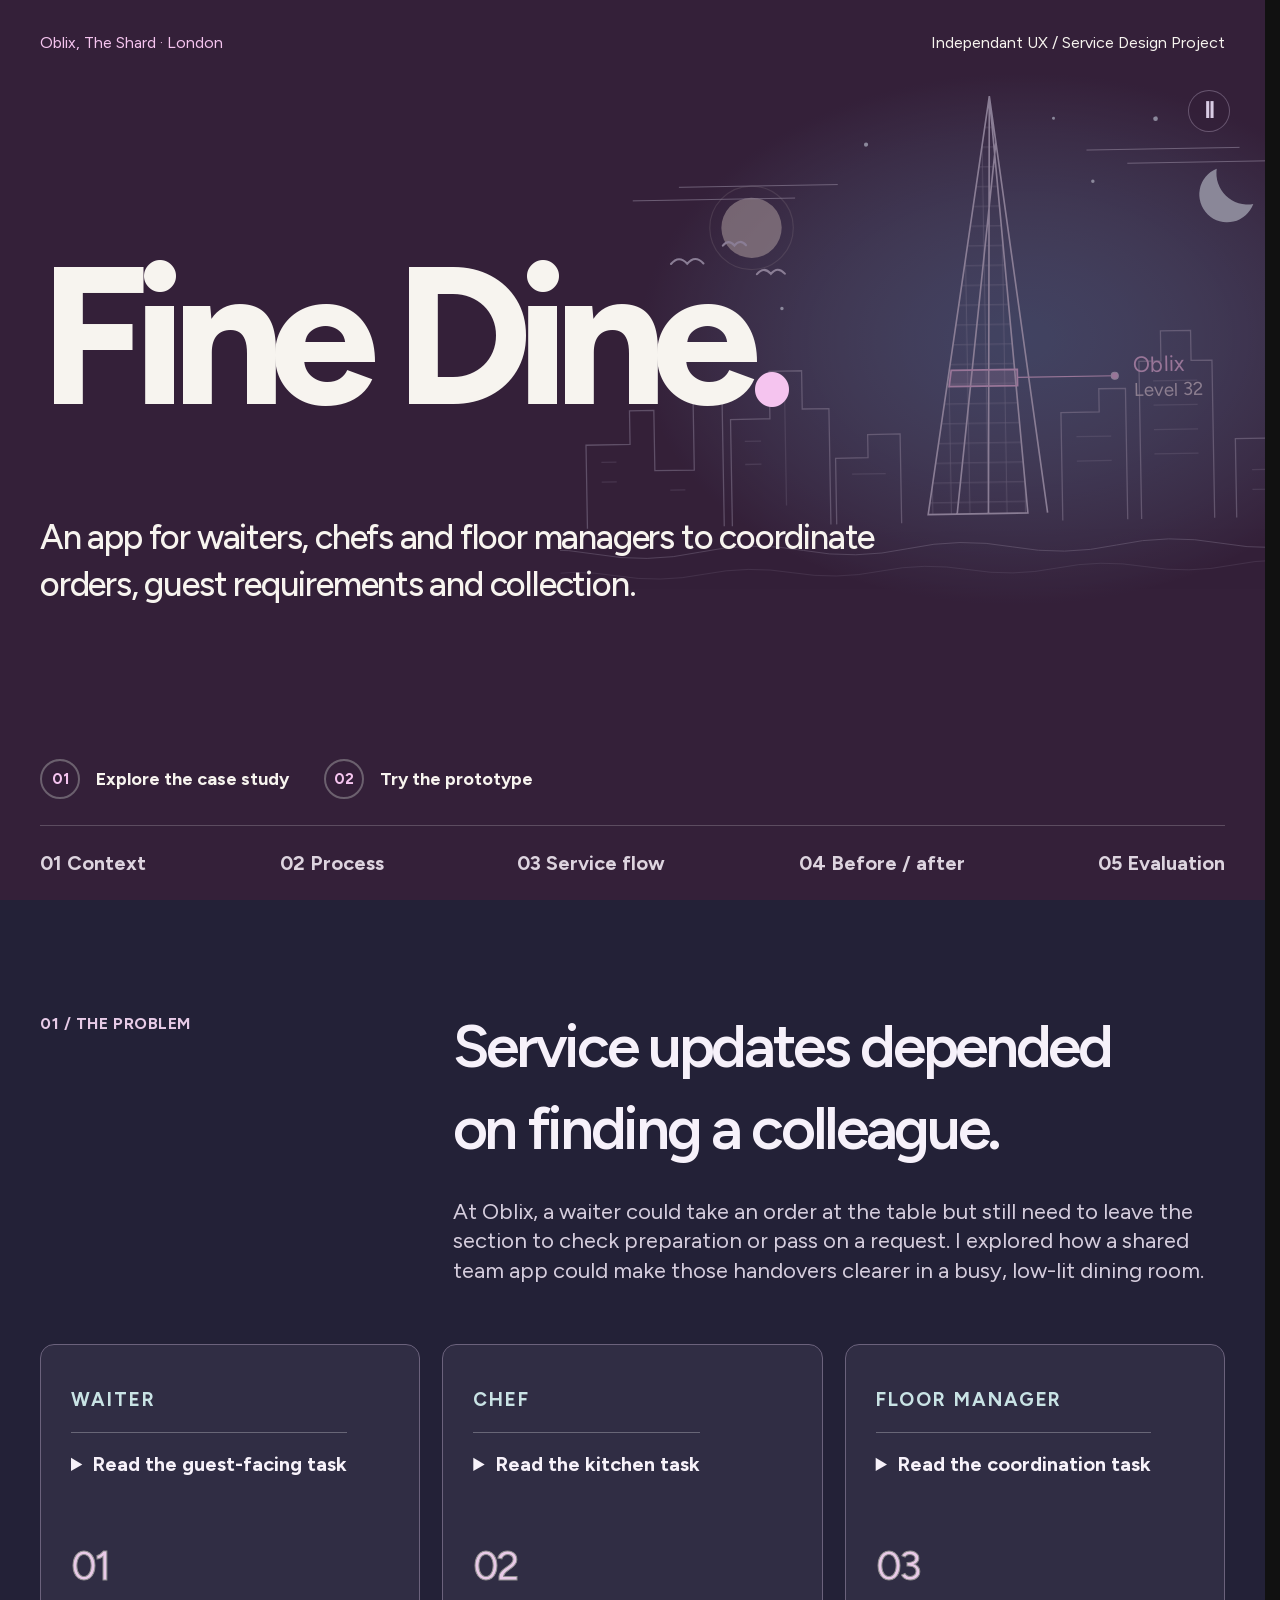
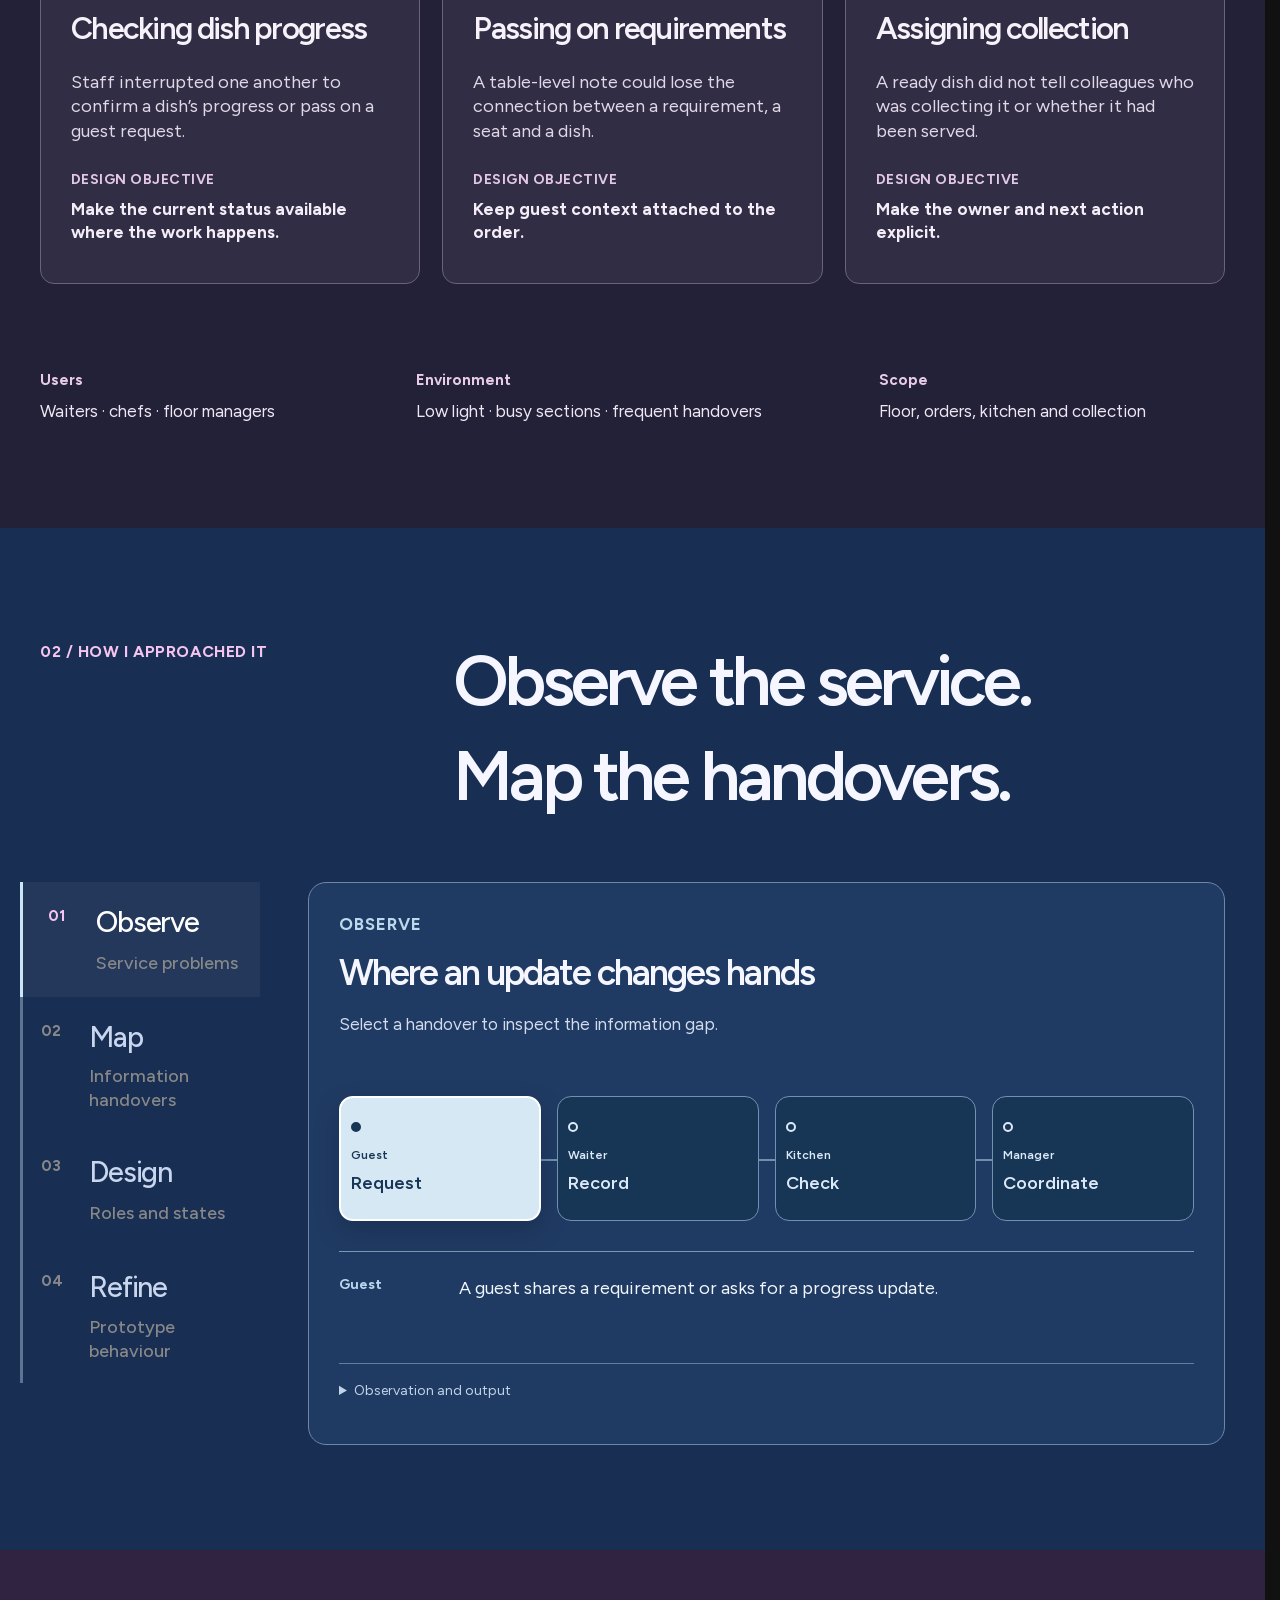
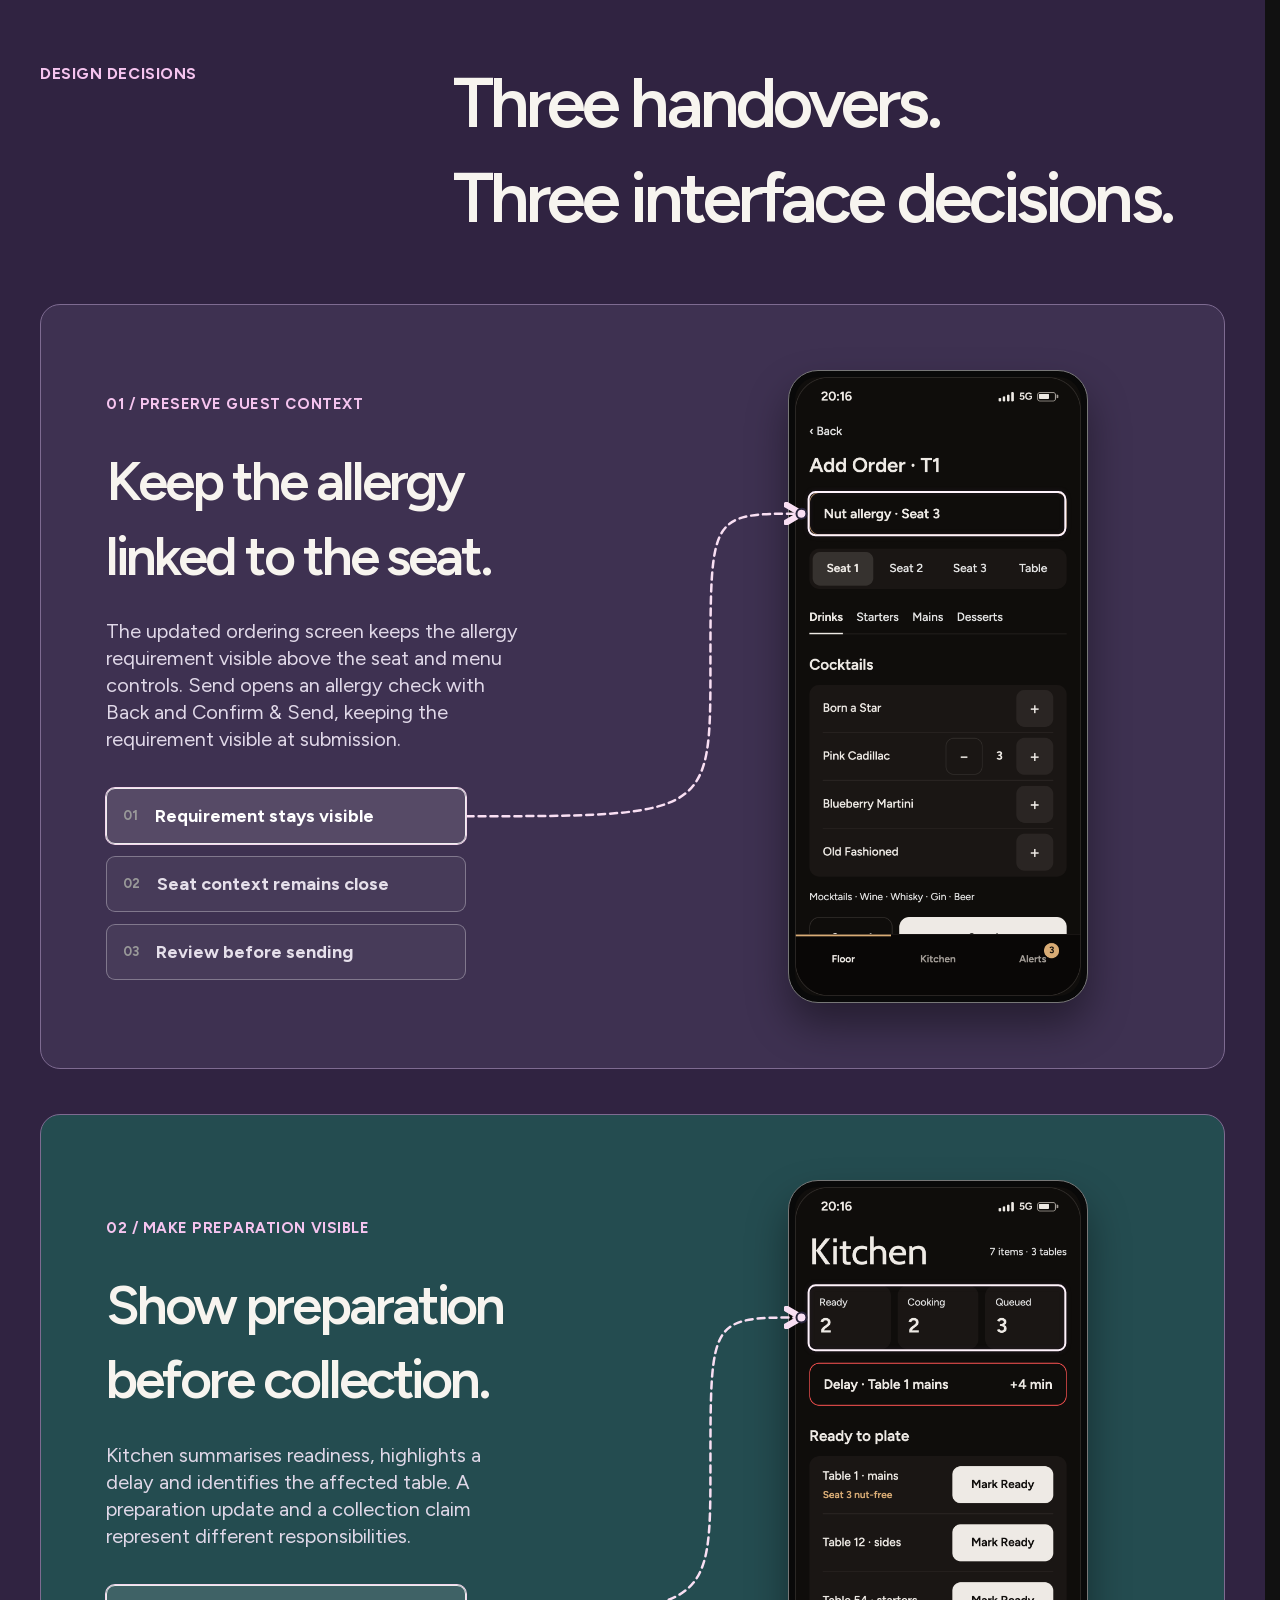
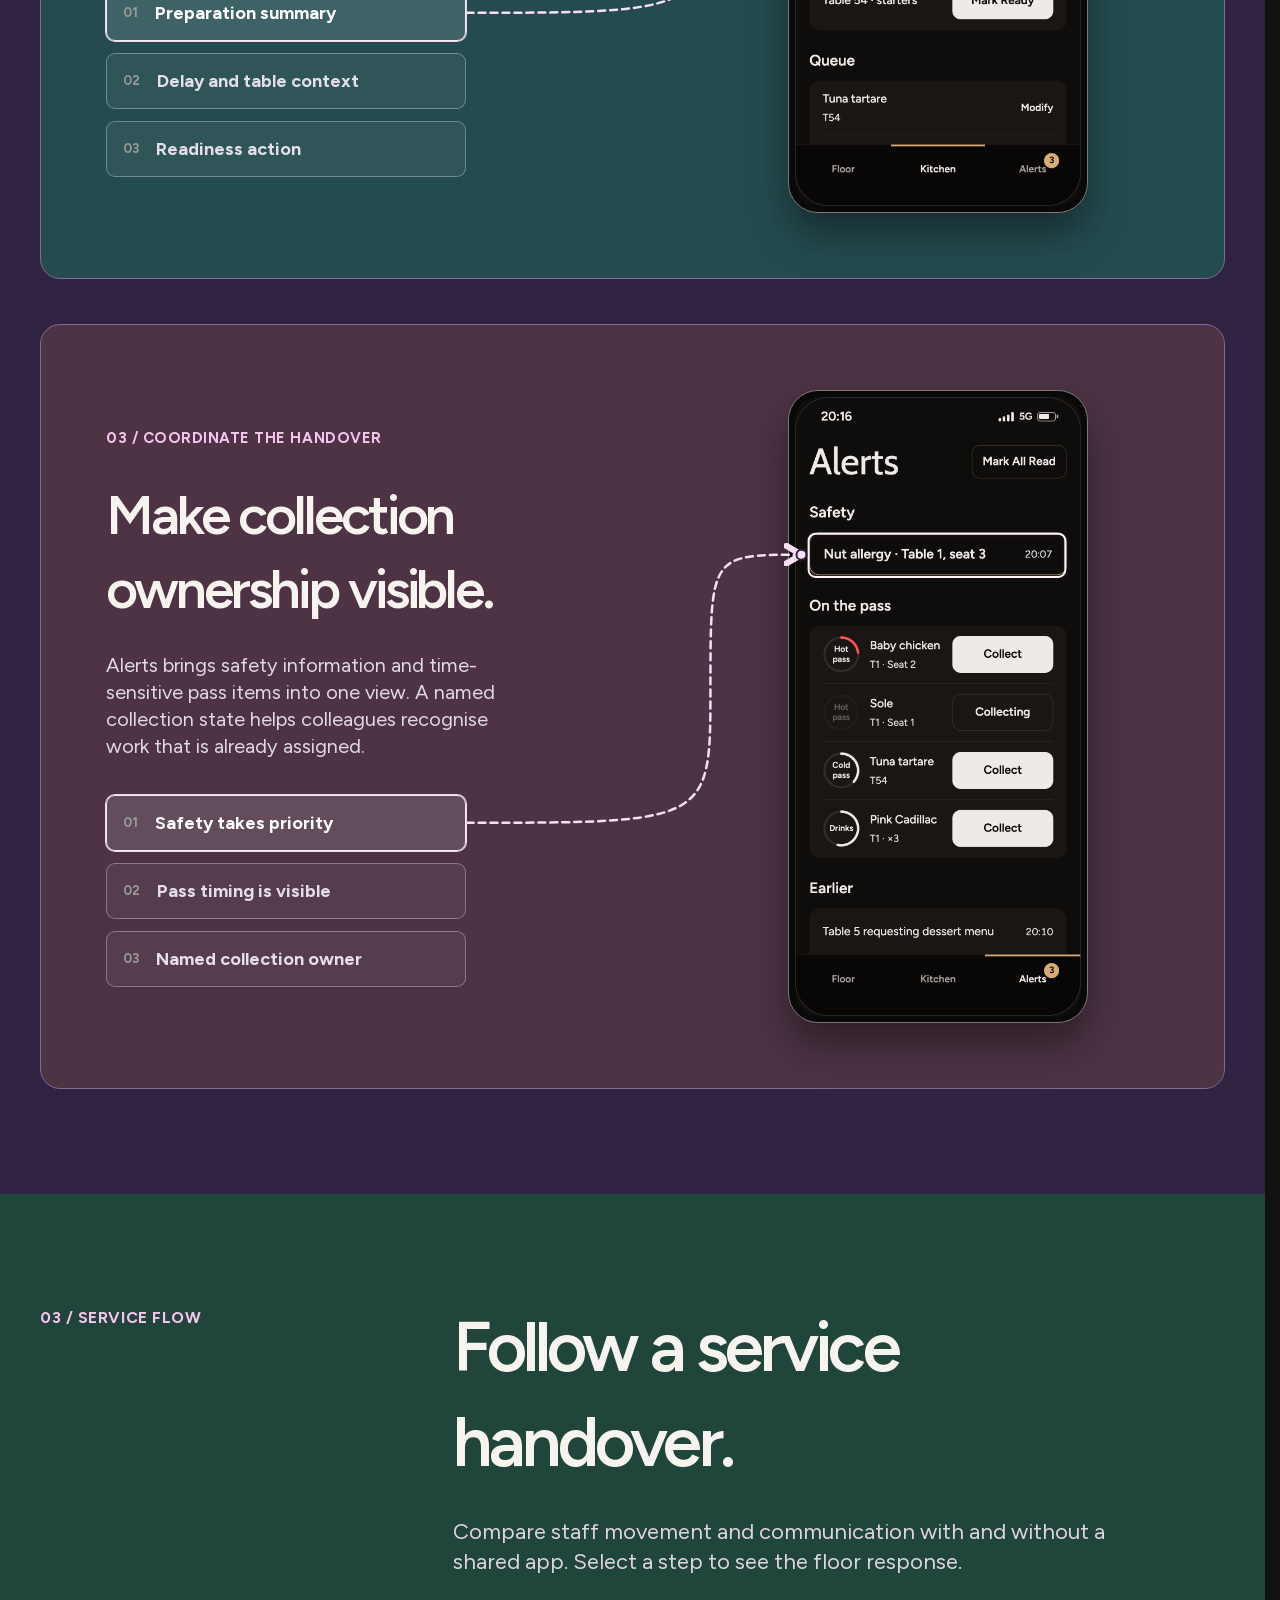
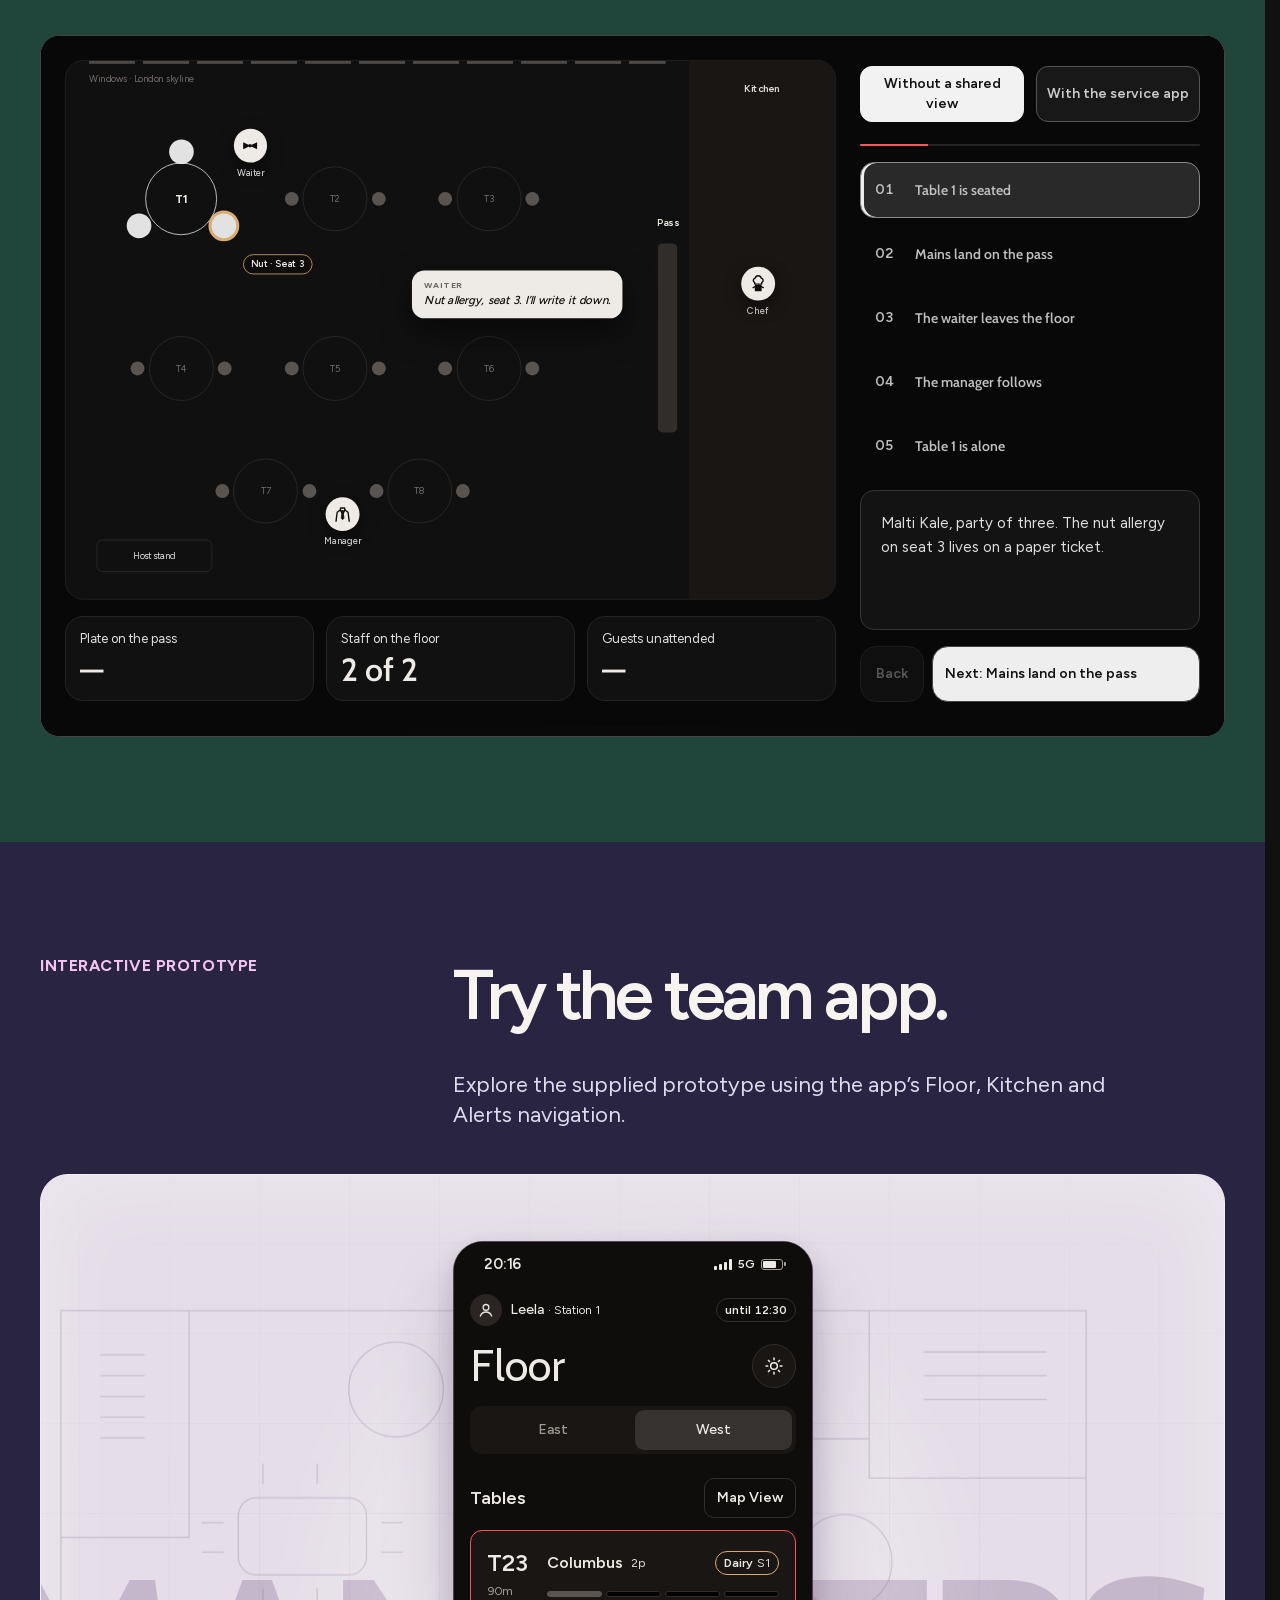
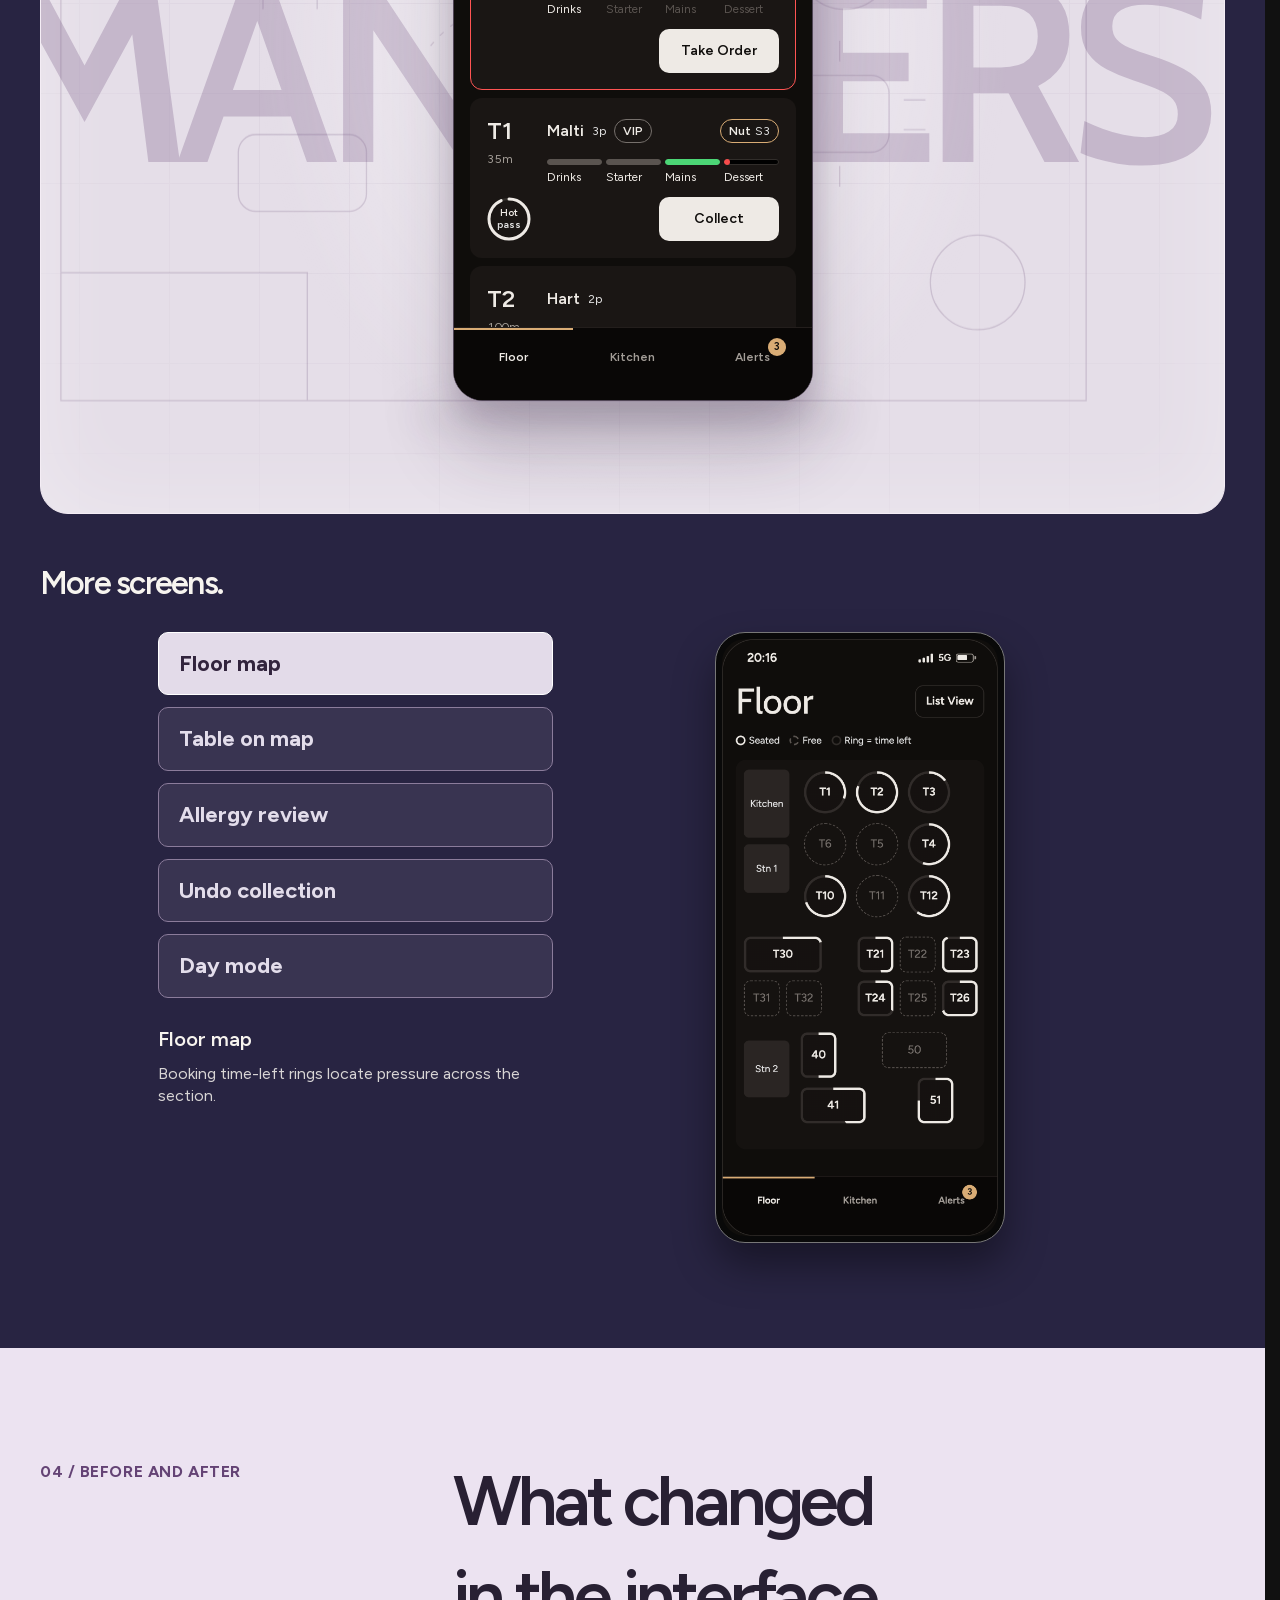
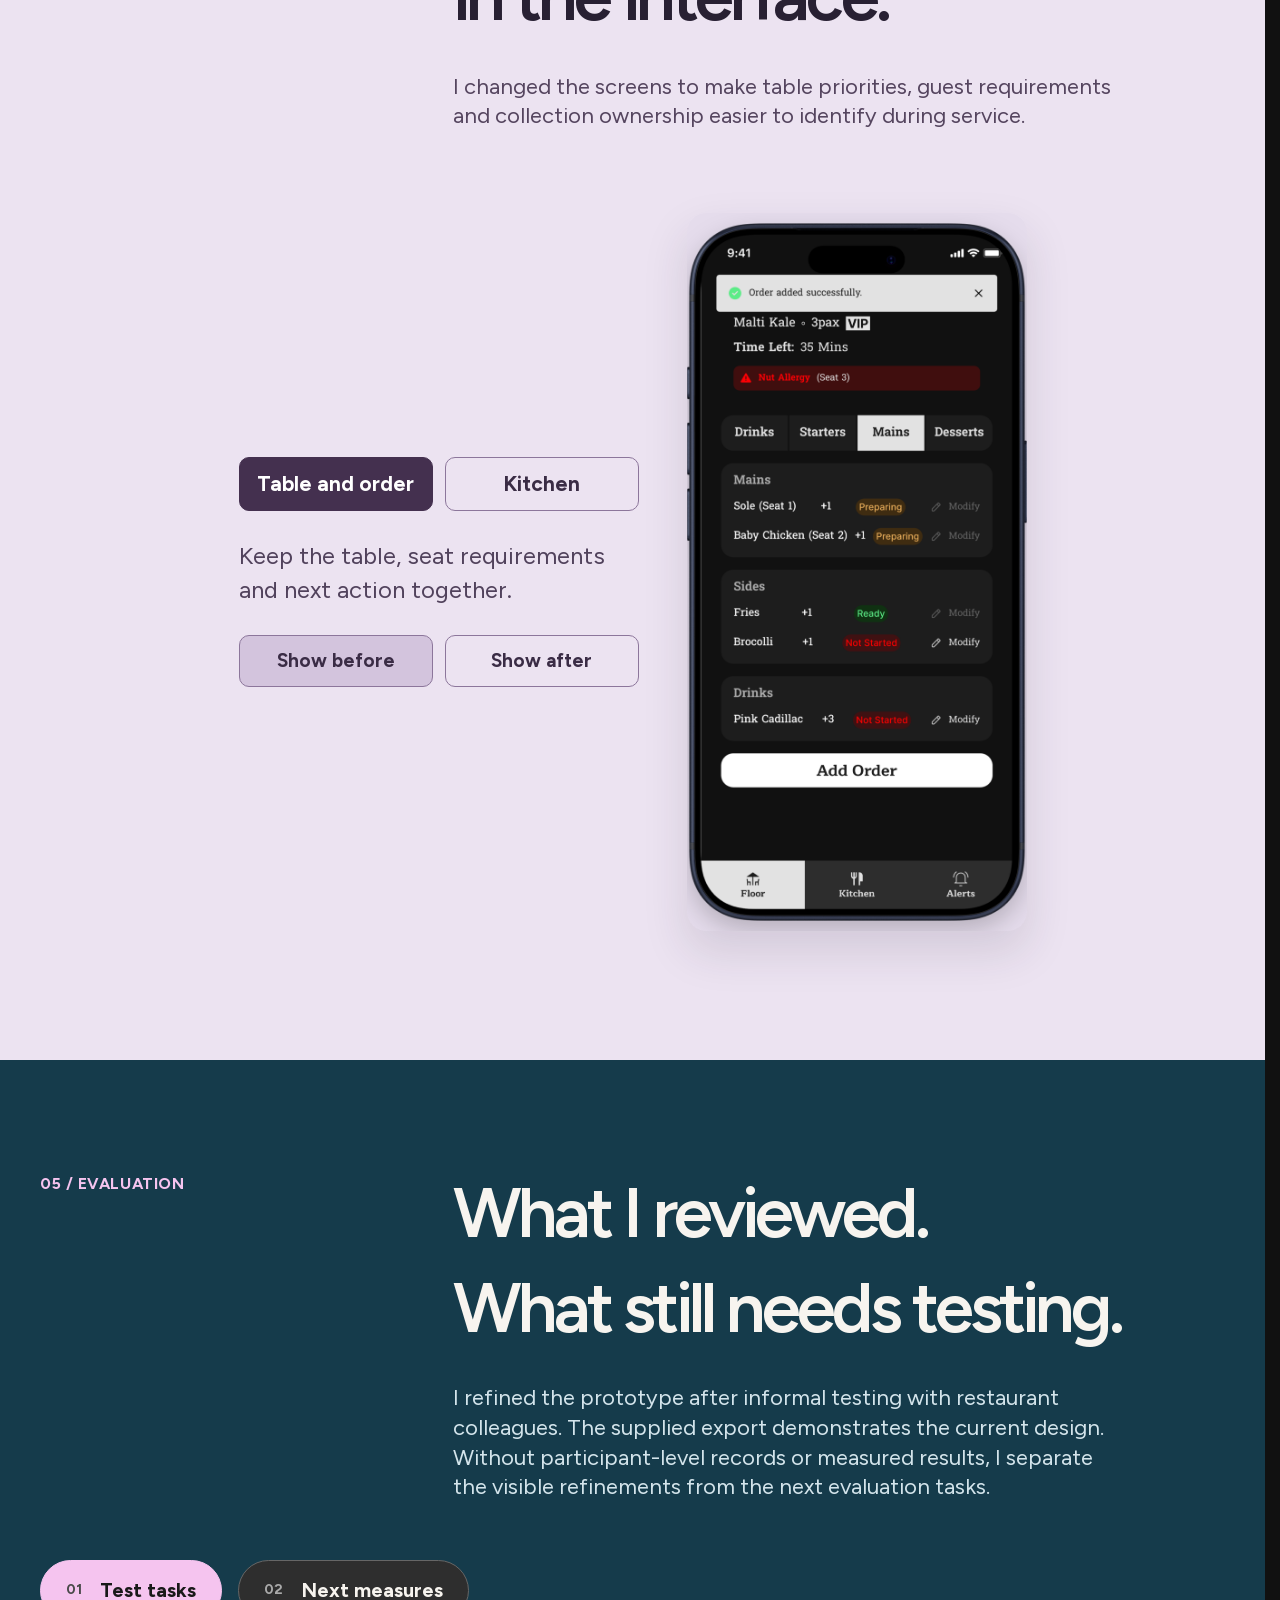
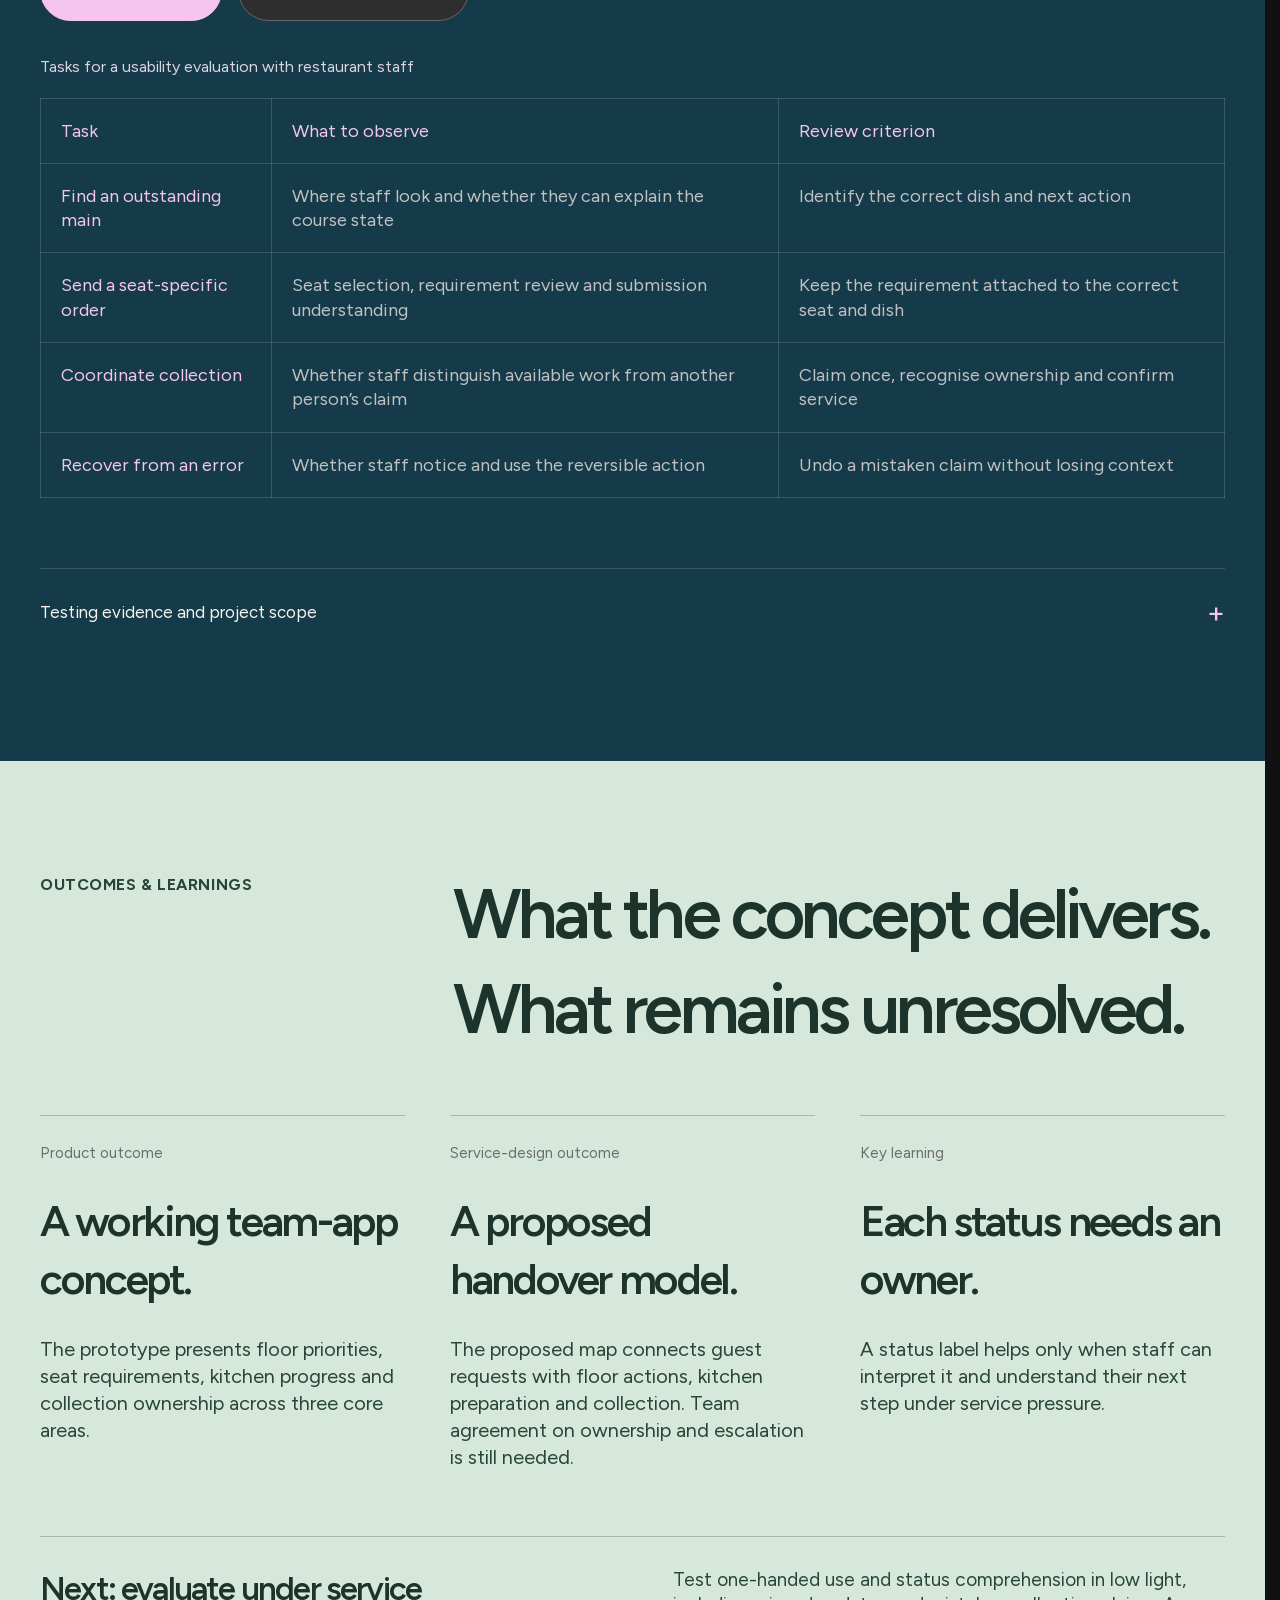
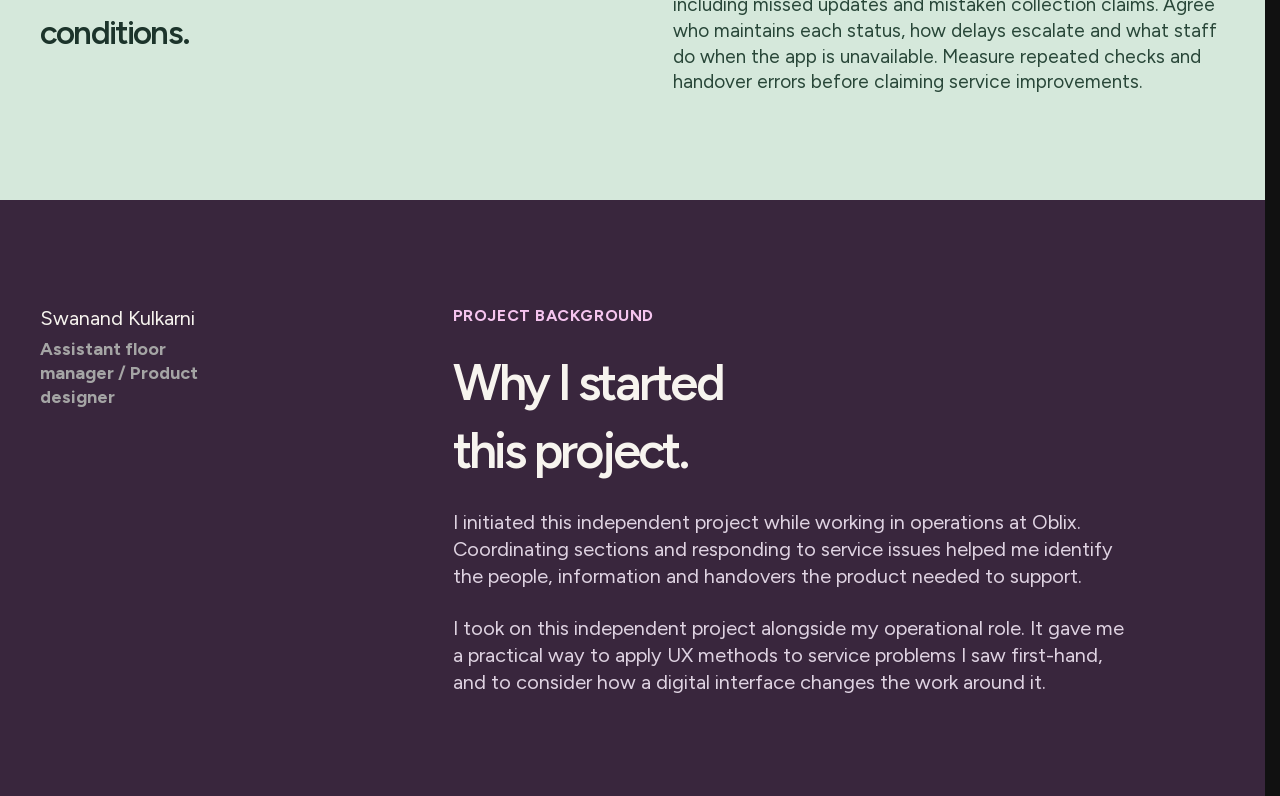
==== index.html @ 0de1a79f "Publish Fine Dine project source" ====
<!doctype html><html lang="en-GB"><head><meta charset="utf-8"><meta name="viewport" content="width=device-width,initial-scale=1"><meta name="theme-color" content="#101010"><meta name="description" content="Fine Dine: Swanand Kulkarni’s UX and service-design case study for restaurant team coordination, from operational observations to a working prototype."><title>Fine Dine — UX & service design · Swanand Kulkarni</title><link rel="stylesheet" href="assets/fonts.css"><link rel="stylesheet" href="component-case.css"><script src="component-case.js" defer></script><link rel="stylesheet" href="motion-system.css"><script src="motion-system.js" defer></script></head><body><a class="skip-link" href="#context">Skip to the case study</a><main id="top"><section class="case-hero" aria-labelledby="case-title"><div class="hero-setting" aria-hidden="true"><svg class="skyline-drawing" viewBox="0 0 720 560" role="img" aria-labelledby="sky-title sky-desc"><title id="sky-title">The Shard and the London skyline</title><desc id="sky-desc">The Shard remains still while clouds, birds and river move through a gradual day and night cycle. Oblix is highlighted on level 32.</desc><defs><pattern id="sky-windows" width="16" height="17" patternUnits="userSpaceOnUse"><path d="M2 0V17M0 16H16" fill="none" stroke="currentColor" stroke-width=".6"/></pattern><clipPath id="shard-clip"><path d="M318 400L377 40L404 400Z"/></clipPath><radialGradient id="scene-day-glow"><stop offset="0" stop-color="#b9cbde" stop-opacity=".48"/><stop offset="1" stop-color="#b9cbde" stop-opacity="0"/></radialGradient><radialGradient id="scene-night-glow"><stop offset="0" stop-color="#385a86" stop-opacity=".65"/><stop offset="1" stop-color="#385a86" stop-opacity="0"/></radialGradient><clipPath id="scene-river-clip"><path d="M0 415H720V480H0Z"/></clipPath></defs><ellipse class="scene-day-glow" cx="400" cy="250" rx="330" ry="230" fill="url(#scene-day-glow)"/><ellipse class="scene-night-glow" cx="400" cy="250" rx="330" ry="230" fill="url(#scene-night-glow)"/><g class="scene-sun"><circle cx="170" cy="150" r="26" fill="#e5d9d1" opacity=".7"/><circle cx="170" cy="150" r="36" fill="none" stroke="#e5d9d1" opacity=".22"/></g><g class="scene-moon"><path d="M572 106A24 24 0 1 0 603 137A27 27 0 0 1 572 106" fill="#d9e5f0"/></g><g class="scene-stars" fill="#dbe8f5"><circle cx="270" cy="80" r="1.8"/><circle cx="465" cy="115" r="1.5"/><circle cx="520" cy="62" r="2"/><circle cx="651" cy="192" r="1.5"/><circle cx="195" cy="220" r="1.5"/><circle cx="432" cy="60" r="1.3"/></g><g class="sky-clouds" fill="none" stroke="currentColor" stroke-width=".8"><path d="M68 125H208M108 114H245M460 88H592M495 100H644"/></g><g class="scene-birds" fill="none" stroke="currentColor" stroke-width="1.8" stroke-linecap="round"><path d="M100 180q7-8 14 0q7-8 14 0"/><path d="M145 165q5-6 10 0q5-6 10 0"/><path d="M174 190q6-7 12 0q6-7 12 0"/></g><g class="sky-city" fill="none" stroke="currentColor" stroke-width="1.1"><path d="M24 407V335H62V306H83V358H117V288H142V407M149 407V315H183V274H211V307H234V407M239 407V350H267V330H295V407M434 407V314H467V294H490V407M502 407V271H521V245H547V271H565V407M584 407V339H616V305H637V350H688V407"/><path d="M37 350H50M37 367H50M96 375H109M161 334H175M161 354H175M196 292V390M253 364H282M447 335H477M447 356H477M514 288H552M514 309H552M514 330H552M514 351H552M598 366H675M598 383H675" opacity=".45"/></g><g class="shard-building" fill="none" stroke="currentColor"><path d="M318 400L377 40L404 400ZM343 400L382 80L421 400M377 40L382 80M377 40L370 400" stroke-width="1.4"/><path d="M318 400L377 40L404 400Z" fill="url(#sky-windows)" stroke="none" opacity=".45"/><path d="M340 276H397V290H338Z" fill="var(--gold)" fill-opacity=".24" stroke="var(--gold)" stroke-width="1.5" class="floor-highlight"/><path d="M397 283H481" stroke="var(--gold)" stroke-width="1"/><circle cx="481" cy="283" r="3" fill="var(--gold)"/><text x="497" y="280" fill="var(--gold)" stroke="none" font-size="15">Oblix</text><text x="497" y="301" fill="var(--muted)" stroke="none" font-size="12">Level 32</text></g><g clip-path="url(#scene-river-clip)" fill="none" stroke="currentColor" stroke-width="1"><g class="scene-water"><path d="M-240 429q45-9 90 0t90 0t90 0t90 0t90 0t90 0t90 0t90 0t90 0t90 0t90 0t90 0"/><path d="M-180 448q38-7 76 0t76 0t76 0t76 0t76 0t76 0t76 0t76 0t76 0t76 0t76 0t76 0" opacity=".5"/></g></g></svg></div><button class="scene-pause" aria-label="Pause skyline animation" aria-pressed="false"><span aria-hidden="true">Ⅱ</span></button><div class="hero-top"><p>Oblix, The Shard · London</p><p>Independant UX / Service Design Project</p></div><div class="hero-title"><h1 id="case-title">Fine Dine<span class="title-period">.</span></h1><div class="hero-statement"><h2>An app for waiters, chefs and floor managers to coordinate orders, guest requirements and collection.</h2></div></div><div class="hero-bottom"><div class="hero-links"><a class="action-link" href="#context"><span class="action-orb">01</span><span>Explore the case study</span></a><a class="action-link" href="#prototype"><span class="action-orb">02</span><span>Try the prototype</span></a></div></div><nav class="chapter-index" aria-label="Case study chapters"><a href="#context">01 Context</a><a href="#process">02 Process</a><a href="#solution">03 Service flow</a><a href="#evolution">04 Before / after</a><a href="#testing">05 Evaluation</a></nav></section><section id="context" class="section context-section"><div class="section-heading"><p class="eyebrow">01 / The problem</p><div><h2>Service updates depended<br>on finding a colleague.</h2><p class="lead">At Oblix, a waiter could take an order at the table but still need to leave the section to check preparation or pass on a request. I explored how a shared team app could make those handovers clearer in a busy, low-lit dining room.</p></div></div><div class="problem-grid flip-grid"><article class="problem-flip"><div class="flip-inner"><div class="flip-front" id="problem-front-0"><span class="character-role">Waiter</span><details class="role-requirement"><summary>Read the guest-facing task</summary><p>Need: explain the current status without repeatedly leaving the section.</p><p>Proposed support: floor priorities, seat context and an explicit next action.</p></details><span class="outline-number">01</span><h3>Checking dish progress</h3><p>Staff interrupted one another to confirm a dish’s progress or pass on a guest request.</p><div class="insight-note">Design objective<span>Make the current status available where the work happens.</span></div></div></div></article><article class="problem-flip"><div class="flip-inner"><div class="flip-front" id="problem-front-1"><span class="character-role">Chef</span><details class="role-requirement"><summary>Read the kitchen task</summary><p>Need: prepare from clear table and seat information while managing the queue.</p><p>Proposed support: visible requirements, delay context and readiness actions.</p></details><span class="outline-number">02</span><h3>Passing on requirements</h3><p>A table-level note could lose the connection between a requirement, a seat and a dish.</p><div class="insight-note">Design objective<span>Keep guest context attached to the order.</span></div></div></div></article><article class="problem-flip"><div class="flip-inner"><div class="flip-front" id="problem-front-2"><span class="character-role">Floor manager</span><details class="role-requirement"><summary>Read the coordination task</summary><p>Need: recognise unresolved work and decide where the section needs support.</p><p>Proposed support: shared status and collection ownership. Workload assignment remains a future validation area.</p></details><span class="outline-number">03</span><h3>Assigning collection</h3><p>A ready dish did not tell colleagues who was collecting it or whether it had been served.</p><div class="insight-note">Design objective<span>Make the owner and next action explicit.</span></div></div></div></article></div><div class="scope-strip"><div><span>Users</span><strong>Waiters · chefs · floor managers</strong></div><div><span>Environment</span><strong>Low light · busy sections · frequent handovers</strong></div><div><span>Scope</span><strong>Floor, orders, kitchen and collection</strong></div></div></section><section id="process" class="section process-section"><div class="section-heading"><p class="eyebrow">02 / How I approached it</p><div><h2>Observe the service.<br>Map the handovers.</h2></div></div><div class="process-component"><div class="process-tabs" role="tablist" aria-label="Design process"><button role="tab" id="process-tab-0" aria-controls="process-panel" aria-selected="true" tabindex="0" data-process="0"><span>01</span><strong>Observe</strong><small>Service problems</small></button><button role="tab" id="process-tab-1" aria-controls="process-panel" aria-selected="false" tabindex="-1" data-process="1"><span>02</span><strong>Map</strong><small>Information handovers</small></button><button role="tab" id="process-tab-2" aria-controls="process-panel" aria-selected="false" tabindex="-1" data-process="2"><span>03</span><strong>Design</strong><small>Roles and states</small></button><button role="tab" id="process-tab-3" aria-controls="process-panel" aria-selected="false" tabindex="-1" data-process="3"><span>04</span><strong>Refine</strong><small>Prototype behaviour</small></button></div><div class="process-panel" id="process-panel" role="tabpanel" aria-labelledby="process-tab-0" tabindex="0"></div></div></section><section id="insights" class="section insights-section"><div class="section-heading"><p class="eyebrow">Design decisions</p><div><h2>Three handovers.<br>Three interface decisions.</h2></div></div><div class="insight-components full-screen-insights"><article class="screen-explainer annotation-stage"><div class="screen-explainer-copy"><span class="eyebrow">01 / Preserve guest context</span><h3>Keep the allergy linked to the seat.</h3><p>The updated ordering screen keeps the allergy requirement visible above the seat and menu controls. Send opens an allergy check with Back and Confirm &amp; Send, keeping the requirement visible at submission.</p><div class="screen-callouts"><button class="screen-callout" data-callout="0" aria-pressed="true"><span>01</span>Requirement stays visible</button><button class="screen-callout" data-callout="1" aria-pressed="false"><span>02</span>Seat context remains close</button><button class="screen-callout" data-callout="2" aria-pressed="false"><span>03</span>Review before sending</button></div></div><div class="screen-explainer-device"><span class="phone-frame "><span class="screen-capture"><img class="latest-screen-image" src="assets/latest-screens/05-add-order.png" alt="Latest supplied order screen" loading="lazy" width="1020" height="2208"></span></span></div></article><article class="screen-explainer annotation-stage"><div class="screen-explainer-copy"><span class="eyebrow">02 / Make preparation visible</span><h3>Show preparation before collection.</h3><p>Kitchen summarises readiness, highlights a delay and identifies the affected table. A preparation update and a collection claim represent different responsibilities.</p><div class="screen-callouts"><button class="screen-callout" data-callout="0" aria-pressed="true"><span>01</span>Preparation summary</button><button class="screen-callout" data-callout="1" aria-pressed="false"><span>02</span>Delay and table context</button><button class="screen-callout" data-callout="2" aria-pressed="false"><span>03</span>Readiness action</button></div></div><div class="screen-explainer-device"><span class="phone-frame "><span class="screen-capture"><img class="latest-screen-image" src="assets/latest-screens/07-kitchen.png" alt="Latest supplied kitchen screen" loading="lazy" width="1020" height="2208"></span></span></div></article><article class="screen-explainer annotation-stage"><div class="screen-explainer-copy"><span class="eyebrow">03 / Coordinate the handover</span><h3>Make collection ownership visible.</h3><p>Alerts brings safety information and time-sensitive pass items into one view. A named collection state helps colleagues recognise work that is already assigned.</p><div class="screen-callouts"><button class="screen-callout" data-callout="0" aria-pressed="true"><span>01</span>Safety takes priority</button><button class="screen-callout" data-callout="1" aria-pressed="false"><span>02</span>Pass timing is visible</button><button class="screen-callout" data-callout="2" aria-pressed="false"><span>03</span>Named collection owner</button></div></div><div class="screen-explainer-device"><span class="phone-frame "><span class="screen-capture"><img class="latest-screen-image" src="assets/latest-screens/08-alerts.png" alt="Latest supplied alerts screen" loading="lazy" width="1020" height="2208"></span></span></div></article></div></section><section id="solution" class="section solution-section"><div class="section-heading"><p class="eyebrow">03 / Service flow</p><div><h2>Follow a service<br>handover.</h2><p class="lead">Compare staff movement and communication with and without a shared app. Select a step to see the floor response.</p></div></div><div class="service-flow-shell"><iframe id="service-flow-demo" src="service-flows/index.html" title="Interactive service flow: with and without the app" loading="lazy"></iframe></div></section><section id="prototype" class="section prototype-section"><div class="section-heading"><p class="eyebrow">Interactive prototype</p><div><h2>Try the team app.</h2><p class="lead">Explore the supplied prototype using the app’s Floor, Kitchen and Alerts navigation.</p></div></div><div class="prototype-workspace prototype-annotation-stage prototype-depth-stage"><div class="prototype-depth-backdrop" aria-hidden="true"><div class="prototype-depth-grid"></div><span class="prototype-depth-word depth-word-floor">MANAGERS</span><span class="prototype-depth-word depth-word-kitchen">KITCHEN</span><span class="prototype-depth-word depth-word-service">SERVICE</span><svg class="prototype-depth-plan" viewBox="0 0 1200 900" fill="none"><g stroke="currentColor" stroke-width="1.3"><path d="M80 100H1120V800H80ZM80 670H330V800M900 100V270H1120M80 330H210V100M620 100V230H900"/><path d="M120 145H165M120 166H165M120 187H165M120 208H165M120 229H165M955 142H1080M955 166H1080M955 190H1080"/><rect x="260" y="290" width="130" height="78" rx="18"/><rect x="790" y="470" width="130" height="78" rx="18"/><rect x="260" y="530" width="130" height="78" rx="18"/><circle cx="875" cy="355" r="48"/><circle cx="420" cy="180" r="48"/><circle cx="730" cy="720" r="48"/><circle cx="1010" cy="680" r="48"/><path d="M285 276V255M340 276V255M245 315H223M245 345H223M405 315H427M405 345H427M285 382V403M340 382V403M815 456V435M870 456V435M775 495H753M775 525H753M935 495H957M935 525H957M815 562V583M870 562V583"/><path d="M455 440C565 310 665 570 770 425" stroke-dasharray="5 9"/></g></svg><div class="prototype-depth-light"></div></div><div class="prototype-panel" id="prototype-panel" role="region" aria-label="Interactive Fine Dine prototype"><div class="prototype-toolbar"></div><div id="prototype-home"><div class="prototype-device" id="prototype-device"><iframe id="tested-prototype" title="Fine Dine interactive prototype" src="prototype/index.html" loading="lazy"></iframe></div></div></div></div><div class="export-screen-gallery focused-screen-gallery"><div class="section-heading"><div><h3>More screens.</h3></div></div><div class="screen-gallery-layout"><div class="screen-gallery-sidebar"><div class="screen-gallery-options" role="tablist" aria-label="Additional app views"><button role="tab" id="gallery-tab-0" data-gallery="0" aria-selected="true" aria-controls="gallery-screen-panel" tabindex="0">Floor map</button><button role="tab" id="gallery-tab-1" data-gallery="1" aria-selected="false" aria-controls="gallery-screen-panel" tabindex="-1">Table on map</button><button role="tab" id="gallery-tab-2" data-gallery="2" aria-selected="false" aria-controls="gallery-screen-panel" tabindex="-1">Allergy review</button><button role="tab" id="gallery-tab-3" data-gallery="3" aria-selected="false" aria-controls="gallery-screen-panel" tabindex="-1">Undo collection</button><button role="tab" id="gallery-tab-4" data-gallery="4" aria-selected="false" aria-controls="gallery-screen-panel" tabindex="-1">Day mode</button></div><div id="gallery-screen-caption" aria-live="polite"></div></div><div id="gallery-screen-panel" role="tabpanel" aria-labelledby="gallery-tab-0"></div></div></div></section><section id="evolution" class="section evolution-section"><div class="section-heading"><p class="eyebrow">04 / Before and after</p><div><h2>What changed<br>in the interface.</h2><p class="lead">I changed the screens to make table priorities, guest requirements and collection ownership easier to identify during service.</p></div></div><div class="comparison-viewer" id="comparison-viewer" role="tabpanel" aria-labelledby="compare-tab-0"><div class="comparison-copy"><div class="comparison-picker" role="tablist" aria-label="Choose a screen comparison"><button role="tab" id="compare-tab-0" data-compare="0" aria-selected="true" aria-controls="comparison-viewer">Table and order</button><button role="tab" id="compare-tab-1" data-compare="1" aria-selected="false" aria-controls="comparison-viewer" tabindex="-1">Kitchen</button></div><p id="comparison-reason" class="comparison-reason"></p><div class="comparison-mode-controls"><button data-compare-mode="100">Show before</button><button data-compare-mode="0">Show after</button></div></div><div class="screen-reveal" style="--compare-pct:50%"><img id="comparison-before" src="assets/original-order-transparent.png" alt="Earlier table and order design" width="360" height="760" loading="lazy"><div class="comparison-after-layer"><img id="comparison-after" src="assets/latest-screens/04-table-detail.png" alt="Latest table detail design" width="1020" height="2208" loading="lazy"></div></div></div></section><section id="testing" class="section testing-section"><div class="section-heading"><p class="eyebrow">05 / Evaluation</p><div><h2>What I reviewed.<br>What still needs testing.</h2><p class="lead">I refined the prototype after informal testing with restaurant colleagues. The supplied export demonstrates the current design. Without participant-level records or measured results, I separate the visible refinements from the next evaluation tasks.</p></div></div><div class="review-tabs" role="tablist" aria-label="Evaluation evidence"><button id="review-tab-1" role="tab" aria-controls="review-panel" aria-selected="true" tabindex="0" data-review="1"><span>01</span>Test tasks</button><button id="review-tab-2" role="tab" aria-controls="review-panel" aria-selected="false" tabindex="-1" data-review="2"><span>02</span>Next measures</button></div><div class="review-panel" id="review-panel" role="tabpanel" aria-labelledby="review-tab-1" tabindex="0"></div><details class="evidence-note"><summary>Testing evidence and project scope <i aria-hidden="true">+</i></summary><div><p>The prototype was supplied as a version refined after testing. The available export does not include participant details, task records or measured service outcomes. The design notes describe the supplied interface, rather than unrecorded usability findings.</p><p>This is an independent product concept informed by operational experience. Restaurant deployment, POS integration, permissions and synchronisation would need validation with the teams. All current app screens come from the latest supplied export. The service model describes proposed responsibilities and dependencies.</p></div></details></section><section id="outcomes" class="section outcomes-section"><div class="section-heading"><p class="eyebrow">Outcomes & learnings</p><div><h2>What the concept delivers.<br>What remains unresolved.</h2></div></div><div class="outcome-grid"><article><span>Product outcome</span><h3>A working team-app concept.</h3><p>The prototype presents floor priorities, seat requirements, kitchen progress and collection ownership across three core areas.</p></article><article><span>Service-design outcome</span><h3>A proposed handover model.</h3><p>The proposed map connects guest requests with floor actions, kitchen preparation and collection. Team agreement on ownership and escalation is still needed.</p></article><article><span>Key learning</span><h3>Each status needs an owner.</h3><p>A status label helps only when staff can interpret it and understand their next step under service pressure.</p></article></div><div class="next-validation"><h3>Next: evaluate under service conditions.</h3><p>Test one-handed use and status comprehension in low light, including missed updates and mistaken collection claims. Agree who maintains each status, how delays escalate and what staff do when the app is unavailable. Measure repeated checks and handover errors before claiming service improvements.</p></div></section><section id="perspective" class="section perspective-section"><div class="author-row"><div><strong>Swanand Kulkarni</strong><span>Assistant floor manager / Product designer</span></div></div><div><p class="eyebrow">Project background</p><h2>Why I started<br>this project.</h2><p>I initiated this independent project while working in operations at Oblix. Coordinating sections and responding to service issues helped me identify the people, information and handovers the product needed to support.</p><p>I took on this independent project alongside my operational role. It gave me a practical way to apply UX methods to service problems I saw first-hand, and to consider how a digital interface changes the work around it.</p></div></section></main><dialog id="prototype-dialog" aria-label="Expanded Fine Dine prototype"><div class="dialog-toolbar"><span>Fine Dine / Interactive prototype</span><button id="close-prototype" class="component-action">Close prototype</button></div><div id="prototype-dialog-mount"></div></dialog><div id="case-feedback" class="case-feedback" role="status" aria-live="polite"></div><noscript><p class="noscript-note">Enable JavaScript to use the component demonstrations. The project content and standalone prototype remain available.</p></noscript><svg class="media-filter-defs" aria-hidden="true" width="0" height="0"><defs><filter id="service-ink-sketch" x="0" y="0" width="100%" height="100%" color-interpolation-filters="sRGB"><feColorMatrix type="saturate" values="0" result="grey"/><feGaussianBlur in="grey" stdDeviation=".5" result="soft"/><feConvolveMatrix in="soft" order="3" kernelMatrix="0 -1 0 -1 4 -1 0 -1 0" divisor="1" bias="0" preserveAlpha="true" result="edges"/><feComponentTransfer in="edges" result="ink"><feFuncR type="linear" slope="-2.5" intercept="1"/><feFuncG type="linear" slope="-2.5" intercept="1"/><feFuncB type="linear" slope="-2.5" intercept="1"/></feComponentTransfer><feComponentTransfer in="grey" result="paper"><feFuncR type="linear" slope=".32" intercept=".68"/><feFuncG type="linear" slope=".32" intercept=".68"/><feFuncB type="linear" slope=".32" intercept=".68"/></feComponentTransfer><feBlend in="ink" in2="paper" mode="multiply"/></filter></defs></svg></body></html>
---- assets/fonts.css ----
@font-face {
  font-family: 'Cabin';
  font-style: normal;
  font-weight: 400;
  font-stretch: normal;
  font-display: swap;
  src: url(cabin-0.woff2) format('truetype');
}
@font-face {
  font-family: 'Cabin';
  font-style: normal;
  font-weight: 500;
  font-stretch: normal;
  font-display: swap;
  src: url(cabin-1.woff2) format('truetype');
}
@font-face {
  font-family: 'Cabin';
  font-style: normal;
  font-weight: 600;
  font-stretch: normal;
  font-display: swap;
  src: url(cabin-2.woff2) format('truetype');
}
@font-face {
  font-family: 'Cabin';
  font-style: normal;
  font-weight: 700;
  font-stretch: normal;
  font-display: swap;
  src: url(cabin-3.woff2) format('truetype');
}

@font-face{font-family:Figtree;font-style:normal;font-weight:400 800;font-display:swap;src:url(figtree-latin.woff2) format("woff2");}
---- component-case.css ----
:root{--bg:#111111;--ink:#ececec;--muted:#adadad;--dim:#888888;--line:#ffffff26;--gold:#b2b2b2;--plum:#1c1c1c;--teal:#282828;--forest:#2b2b2b;--ease:cubic-bezier(.16,1,.3,1);color-scheme:dark;scroll-behavior:smooth;scroll-padding-top:28px;scrollbar-gutter:stable}*{box-sizing:border-box}body{margin:0;background:var(--bg);color:var(--ink);font-family:Figtree,Arial,sans-serif;font-size:16px;line-height:1.5;-webkit-font-smoothing:antialiased}h1,h2,h3,h4,p,figure,dl,dd{margin:0}h1,h2,h3,h4{font-weight:600;line-height:1.03;letter-spacing:-.055em}h2{font-size:clamp(42px,5.2vw,78px)}h3{font-size:30px}a{color:inherit;text-decoration:none}button,input{font:inherit}button{cursor:pointer;color:inherit}button,a{-webkit-tap-highlight-color:transparent}button:focus-visible,a:focus-visible,input:focus-visible,summary:focus-visible,[tabindex]:focus-visible{outline:2px solid var(--gold);outline-offset:5px}svg,img,iframe{display:block;max-width:100%}::selection{background:var(--gold);color:#111111}.sr-only{position:absolute;width:1px;height:1px;padding:0;margin:-1px;overflow:hidden;clip:rect(0,0,0,0);white-space:nowrap;border:0}.skip-link{position:fixed;left:20px;top:16px;transform:translateY(-200%);background:var(--gold);color:#111111;padding:12px;z-index:100}.skip-link:focus{transform:none}.section{padding:105px max(40px,calc((100vw - 1440px)/2));position:relative}.eyebrow{font-size:12px;line-height:1.4;letter-spacing:.035em;text-transform:uppercase;color:var(--gold)}.section-heading{display:grid;grid-template-columns:1fr 2.1fr;gap:45px;align-items:start;margin-bottom:58px}.section-heading>.eyebrow{max-width:230px;padding-top:8px}.section-heading h2{max-width:980px}.lead{font-size:18px;line-height:1.5;color:var(--muted);max-width:670px;margin-top:28px}.action-link{display:inline-flex;align-items:center;gap:16px;font-size:14px;min-height:52px;position:relative}.action-orb{height:40px;width:40px;border:1px solid #b2b2b270;border-radius:50%;display:grid;place-items:center;font-size:11px;color:var(--gold);transition:background .5s,color .5s,transform .6s var(--ease)}.action-link:hover .action-orb{background:var(--gold);color:#111111;transform:scale(1.1)}.text-control{background:none;border:0;font-size:12px;min-height:40px;padding:8px 13px;color:var(--gold);border-radius:20px;transition:background .4s,color .4s}.text-control:hover{background:#b2b2b21c}.component-action{background:var(--gold);border:0;color:#111111;border-radius:30px;padding:13px 21px;min-height:45px;font-size:13px;transition:transform .5s var(--ease),background .4s}.component-action:hover{background:#cacaca;transform:translateY(-2px)}
/* A bold opening with a restrained outline setting and real product components. */
.case-hero{padding:32px 40px 0;background:var(--plum);position:relative;overflow:hidden;isolation:isolate;min-height:940px}.hero-top{display:flex;justify-content:space-between;gap:25px;font-size:12px;color:#b8b8b8;position:relative;z-index:2}.hero-top p:first-child{color:var(--gold)}.hero-setting{position:absolute;inset:20px -5% auto auto;width:66%;pointer-events:none;z-index:-1;color:#b2b2b255;transform:rotate(-1deg);opacity:.7}.skyline-drawing{width:100%;height:100%;max-width:none}.sky-city{opacity:.5}.sky-clouds{opacity:.5;animation:cloud-drift 18s ease-in-out infinite alternate}.river-line{stroke-dasharray:400 40;animation:river-drift 20s linear infinite}.floor-highlight{animation:floor-pulse 5s ease-in-out infinite}.hero-title{margin-top:65px;position:relative;z-index:1}.hero-title h1{font-size:clamp(100px,15vw,230px);line-height:.9;font-weight:750;letter-spacing:-.075em;max-width:1100px}.title-period{color:var(--gold)}.hero-statement{display:grid;grid-template-columns:1.1fr 1fr;gap:70px;margin-top:50px;align-items:end;max-width:1150px}.hero-statement h2{font-size:clamp(35px,4.1vw,60px);font-weight:500;line-height:1.08;letter-spacing:-.045em}.hero-statement p{max-width:400px;font-size:17px;line-height:1.5;color:#c1c1c1}.hero-bottom{display:grid;grid-template-columns:1fr 1.4fr;gap:80px;align-items:center;margin-block:50px 65px}.hero-links{display:flex;flex-direction:column;align-items:start;gap:22px}.hero-product{display:flex;gap:20px;align-items:center;perspective:1300px;max-width:680px;justify-self:end;width:100%}.hero-card{min-width:0;flex:1;transform:rotateY(-8deg) rotateX(3deg);animation:product-breathe 12s ease-in-out infinite alternate}.hero-card-pass{transform:translateY(25px) rotateY(-8deg) rotateX(3deg);animation-delay:-5s}.component-label{display:block;font-size:11px;line-height:1.3;color:var(--muted);margin-bottom:13px}.chapter-index{display:flex;justify-content:space-between;gap:30px;padding-block:22px;border-top:1px solid #ffffff32;font-size:12px;color:#b8b8b8;position:relative;z-index:2}.chapter-index a{min-height:30px;display:flex;align-items:center;transition:color .3s}.chapter-index a:hover{color:var(--gold)}
/* Shared product component system, derived from the supplied app. */
fd-table-card,fd-seat-context,fd-kitchen-ticket,fd-pass-item{display:block;width:100%;min-width:0}.product-ui{font-family:Figtree,Arial,sans-serif;background:#131313;color:#ebebeb;border:1px solid #525252;border-radius:18px;padding:23px;box-shadow:0 18px 45px #00000022;text-align:left;line-height:1.35;font-size:14px;letter-spacing:0}.fd-table-top{display:flex;align-items:start;gap:16px}.fd-table-top>strong{font-size:28px;font-weight:500;line-height:1}.fd-table-top>div{flex:1;min-width:0;display:flex;flex-direction:column;gap:7px}.fd-table-top b{font-size:18px;font-weight:500}.fd-table-top>div>span{font-size:12px;color:#b6b6b6}.fd-table-top i{font-style:normal;font-size:10px;padding:1px 4px;border:1px solid #9c9c9c;border-radius:3px;margin-left:6px;color:#e8e8e8}.fd-booking{font-size:16px;color:#bebebe;text-align:right;font-variant-numeric:tabular-nums}.fd-booking small{font-size:10px;display:block;margin-top:4px}.fd-requirement{display:flex;justify-content:space-between;align-items:center;gap:12px;border:1.5px solid var(--gold);border-radius:8px;padding:10px 12px;margin-top:22px;font-size:12px}.fd-requirement b{font-weight:500}.fd-requirement>span{color:#bbbbbb;font-size:11px}.fd-course-state{display:flex;justify-content:space-between;gap:15px;margin-top:22px;font-size:12px;color:#bfbfbf}.fd-course-state strong{font-weight:500;color:var(--ink)}.fd-course-bars{display:flex;gap:5px;margin-top:10px}.fd-course-bars i{height:5px;flex:1;background:#8b8b8b;border-radius:5px;transition:background .5s}.fd-course-bars i:last-child{background:#959595}.fd-course-bars i.is-ready{background:#8b8b8b}.fd-table-next{margin-top:20px;padding-top:17px;border-top:1px solid #ffffff20}.fd-table-next>span{display:block;font-size:13px}.fd-table-next small{color:#a3a3a3;display:block;margin-top:5px;font-size:11px}.fd-view-heading{display:flex;flex-direction:column;gap:8px}.fd-view-heading>span{font-size:11px;color:#acacac}.fd-view-heading>strong{font-family:Cabin,Figtree,sans-serif;font-size:24px;line-height:1.1;font-weight:400;letter-spacing:-.02em}.fd-collector{display:flex;gap:12px;align-items:center;margin-top:24px}.fd-staff-avatar{display:grid;place-items:center;background:#2c2c2c;border:1px solid #676767;color:var(--gold);width:35px;height:35px;border-radius:50%;font-size:13px;flex:none}.fd-collector>div{min-width:0}.fd-collector strong{font-size:13px;font-weight:500;display:block}.fd-collector small{display:block;font-size:11px;color:#a9a9a9;margin-top:5px;line-height:1.4}.fd-state-path{display:flex;justify-content:space-between;gap:12px;margin-top:24px;font-size:10px;color:#868686}.fd-state-path>span{border-top:2px solid #3b3b3b;padding-top:8px;flex:1}.fd-state-path>span.active{border-color:var(--gold);color:var(--gold)}.fd-primary{width:100%;min-height:44px;border:0;border-radius:10px;background:#e4e4e4;color:#131313;font:500 12px/1.3 Figtree,sans-serif;margin-top:23px;padding:12px;transition:background .4s,transform .4s var(--ease)}.fd-primary:hover:not(:disabled){background:var(--gold);transform:translateY(-2px)}.fd-primary:disabled{background:#2c2c2c;color:#949494;cursor:default}.fd-kitchen-counts{display:flex;gap:23px;margin-block:20px 10px}.fd-kitchen-counts>div{display:flex;flex-direction:column;gap:3px}.fd-kitchen-counts b{font-size:24px;font-weight:500;line-height:1}.fd-kitchen-counts span{font-size:10px;color:#a3a3a3}.fd-dish-row{display:flex;justify-content:space-between;align-items:center;gap:15px;padding:14px 0;border-bottom:1px solid #ffffff16}.fd-dish-row strong{font-size:13px;font-weight:500;display:block}.fd-dish-row small{display:block;font-size:10px;color:#ababab;margin-top:4px}.fd-dish-row>span{font-size:11px}.fd-state{padding:4px 7px;border-radius:6px;border:1px solid #6c6c6c;color:#c9c9c9;white-space:nowrap}.fd-state.preparing{border-color:#636363;color:#c4c4c4}.fd-context-note{font-size:11px;color:#a3a3a3;line-height:1.45;margin-top:15px}.fd-seat-chips{display:flex;gap:7px;margin-top:22px}.fd-seat-chips>span{border:1px solid #4c4c4c;padding:9px 10px;border-radius:7px;font-size:10px;flex:1;text-align:center;white-space:nowrap}.fd-seat-chips>.selected{border-color:var(--gold);background:var(--gold);color:#121212}.fd-seat-context>.fd-requirement{margin-top:15px}.fd-review-action{font-size:11px;color:var(--gold);line-height:1.4;margin-top:20px;border-left:2px solid var(--gold);padding-left:11px}
/* Context uses a light surface to create a clear editorial change of pace. */
.context-section{background:#e0e0e0;color:#252525}.context-section .eyebrow{color:#5a5a5a}.context-section .lead{color:#626262}.problem-grid{display:grid;grid-template-columns:repeat(3,minmax(0,1fr));gap:40px}.problem-grid article{border-top:1px solid #25252535;padding-top:25px}.outline-number{font-size:58px;font-weight:500;line-height:1;letter-spacing:-.06em;color:transparent;-webkit-text-stroke:1px #8f8f8f;display:block;margin-bottom:28px}.problem-grid h3{font-size:28px;font-weight:600;margin-bottom:20px}.problem-grid p{font-size:16px;line-height:1.5;max-width:340px;color:#606060}.insight-note{font-size:11px;text-transform:uppercase;letter-spacing:.035em;color:#696969;margin-top:30px}.insight-note>span{display:block;font-size:15px;line-height:1.4;letter-spacing:0;text-transform:none;color:#363636;margin-top:10px;max-width:320px}.scope-strip{margin-top:60px;padding-top:25px;border-top:1px solid #25252535;display:grid;grid-template-columns:1fr 1.25fr 1fr;gap:30px}.scope-strip>div{display:flex;flex-direction:column;gap:10px}.scope-strip span{font-size:11px;color:#707070}.scope-strip strong{font-size:13px;font-weight:400;line-height:1.5}
/* Process stepper and tab panels. */
.process-section{background:#171717}.process-component{display:grid;grid-template-columns:1fr 2.1fr;gap:45px}.process-tabs{display:flex;flex-direction:column}.process-tabs button{display:grid;grid-template-columns:30px 1fr;gap:4px 18px;text-align:left;border:0;background:transparent;padding:23px 20px;margin-left:-20px;border-radius:12px;position:relative;transition:background .5s,color .5s,padding .5s var(--ease)}.process-tabs button>span{grid-row:1/3;font-size:11px;color:var(--dim);padding-top:4px}.process-tabs strong{font-weight:500;font-size:28px;letter-spacing:-.04em;line-height:1.2}.process-tabs small{font-size:12px;color:var(--dim);margin-top:4px}.process-tabs button[aria-selected=true]{background:#b2b2b218;padding-left:25px;color:var(--gold)}.process-tabs button[aria-selected=true]>span{color:var(--gold)}.process-tabs button:hover{background:#ffffff08}.process-panel{min-width:0;display:flex;flex-direction:column;gap:30px;min-height:510px}.process-visual{min-height:190px;background:#222222;border-radius:14px;padding:30px;display:grid;place-items:center;color:var(--gold);border:1px solid #ffffff13}.process-observation{display:grid;grid-template-columns:1fr 1fr;gap:14px;width:100%;max-width:500px}.process-observation>span{border:1px solid #767676;border-radius:8px;padding:15px;font-size:13px;background:#1f1f1f;animation:panel-float 8s ease-in-out infinite alternate}.process-observation>span:nth-child(2n){animation-delay:-4s}.process-handover{display:flex;gap:22px;align-items:center;width:100%;justify-content:space-around}.process-handover>span{border:1px solid #858585;padding:21px;border-radius:50%;font-size:14px;width:130px;height:130px;display:flex;align-items:center;justify-content:center;flex-direction:column;gap:10px;box-shadow:0 0 0 8px #b2b2b205}.process-handover small{font-size:10px;color:var(--muted)}.process-state{display:flex;flex-wrap:wrap;gap:12px;max-width:600px}.process-state>span{border:1px solid #737373;border-radius:7px;font-size:14px;padding:18px 24px}.process-state>span:nth-child(1){border-color:#838383}.process-review{display:flex;flex-direction:column;width:100%;max-width:430px;gap:16px}.process-review>span{display:flex;justify-content:space-between;border-bottom:1px solid #ffffff20;padding-bottom:10px;font-size:14px}.process-review b{font-size:15px;color:#bdbdbd;font-weight:400}.process-content h3{font-size:32px;max-width:680px}.process-content>p{font-size:16px;line-height:1.5;color:var(--muted);margin-top:22px;max-width:650px}.process-content dl{display:grid;grid-template-columns:1fr 1fr;gap:30px;margin-top:25px}.process-content dt{font-size:11px;color:var(--gold);margin-bottom:10px}.process-content dd{font-size:14px;color:#b7b7b7;line-height:1.5}.process-content,.process-visual{animation:panel-enter .6s var(--ease) both}
/* Outline people cards replace abstract role initials. */
.people-section{background:var(--teal)}.role-gallery{display:grid;grid-template-columns:repeat(4,minmax(0,1fr));gap:20px}.role-card{min-width:0;position:relative;background:none;border:0;padding:0;text-align:left;overflow:hidden;border-radius:12px;isolation:isolate;transform:perspective(1100px) rotateY(var(--tilt,0deg));transition:transform .8s var(--ease);outline-offset:6px}.role-card:after{content:'';position:absolute;inset:0;border:1px solid #ffffff25;border-radius:12px;z-index:3;pointer-events:none;transition:border .4s,box-shadow .4s}.role-card[aria-selected=true]:after{border:1.5px solid var(--gold);box-shadow:inset 0 0 0 4px #b2b2b218}.role-picture{display:block;height:390px;background-image:none;background-size:400% auto;background-position:var(--portrait-x) 0%;transform-origin:50% 35%;animation:portrait-pan 16s ease-in-out infinite alternate;position:relative}.role-card:nth-child(2) .role-picture{animation-delay:-4s}.role-card:nth-child(3) .role-picture{animation-delay:-8s}.role-card:nth-child(4) .role-picture{animation-delay:-12s}.role-card-caption{position:relative;z-index:2;display:flex;flex-direction:column;gap:12px;background:#181818f7;min-height:127px;padding:22px}.role-card-caption>strong{font-size:23px;line-height:1.1;font-weight:500;letter-spacing:-.025em}.role-card-caption>small{font-size:12px;line-height:1.45;color:#b4b4b4;max-width:210px;padding-right:15px}.role-indicator{position:absolute;right:17px;top:26px;height:7px;width:7px;border-radius:50%;border:1px solid var(--gold);transition:background .3s,box-shadow .3s}.role-card[aria-selected=true] .role-indicator{background:var(--gold);box-shadow:0 0 0 5px #b2b2b21a}.portrait-light{position:absolute;inset:0;background:linear-gradient(115deg,transparent 35%,#b2b2b20e 45%,transparent 60%);transform:translateX(-120%);animation:portrait-light 16s ease-in-out infinite}.role-panel{display:grid;grid-template-columns:1.1fr 1fr 1fr;gap:40px;margin-top:40px;padding-top:35px;border-top:1px solid #ffffff26;min-height:235px;animation:panel-enter .6s var(--ease)}.role-panel h3{font-size:31px;line-height:1.08;margin-top:18px;max-width:330px}.role-panel .eyebrow{font-size:10px;line-height:1.4}.role-panel dl{display:flex;flex-direction:column;gap:20px}.role-panel dt,.discussion-question>span{font-size:11px;color:#aaaaaa;line-height:1.4;margin-bottom:9px}.role-panel dd,.discussion-question p{font-size:14px;line-height:1.5;color:#d5d5d5}.discussion-question{border-left:1px solid #ffffff25;padding-left:30px}.discussion-question>span{display:block}.discussion-question p{font-size:17px;line-height:1.4;max-width:320px}.people-controls{display:flex;justify-content:space-between;align-items:center;gap:30px;margin-top:30px;font-size:10px;color:#aaaaaa}.motion-control{font-size:11px;background:none;border:1px solid #8b8b8b;border-radius:30px;padding:10px 15px;color:#d2d2d2;display:flex;align-items:center;gap:10px;min-height:38px}.motion-control i{width:4px;height:8px;border-left:1px solid var(--gold);border-right:1px solid var(--gold)}.motion-control[aria-pressed=true] i{width:6px;height:6px;background:var(--gold);border:0;border-radius:50%}
/* Specific product components paired with the insight they address. */
.insights-section{background:#121212}.insight-components{display:flex;flex-direction:column;gap:50px}.insight-components>article{display:grid;grid-template-columns:1fr 1fr;border-radius:16px;overflow:hidden;min-height:380px;border:1px solid var(--line)}.insight-visual{display:flex;justify-content:center;align-items:center;background:#262626;padding:40px}.insight-components>article:nth-child(2) .insight-visual{background:#2b2b2b}.insight-components>article:nth-child(3) .insight-visual{background:#262626}.insight-visual>fd-seat-context,.insight-visual>fd-kitchen-ticket,.insight-visual>fd-pass-item{max-width:350px;transform:perspective(1300px) rotateY(-5deg) rotateX(3deg);transition:transform .9s var(--ease)}.insight-components>article:hover .insight-visual> *{transform:none}.insight-copy{display:flex;flex-direction:column;justify-content:center;padding:45px 55px;gap:23px}.insight-copy>span{font-size:11px;color:var(--gold)}.insight-copy h3{font-size:38px;line-height:1.06;max-width:450px}.insight-copy>p{font-size:16px;color:var(--muted);max-width:430px;line-height:1.5}.insight-copy small{font-size:12px;color:#bebebe;line-height:1.5;max-width:440px}
/* A single service example uses a genuine input slider and matching app components. */
.solution-section{background:var(--forest)}.comparison{min-width:0}.comparison-frame{position:relative;min-height:650px;isolation:isolate;overflow:hidden;border-radius:16px;border:1px solid #b4b4b44a;background:#181818}.comparison-before,.comparison-after{position:absolute;inset:0;padding:35px;overflow:hidden}.comparison-before{background:#252525}.comparison-after{background:#222222;clip-path:inset(0 calc(100% - var(--reveal)) 0 0)}.comparison-heading{display:flex;justify-content:space-between;align-items:center;gap:30px;border-bottom:1px solid #ffffff25;padding-bottom:24px;margin-bottom:35px;min-height:56px}.comparison-heading>span{font-size:11px;color:var(--gold)}.comparison-heading>strong{font-size:20px;font-weight:400;line-height:1.2;letter-spacing:-.02em}.manual-workflow{display:grid;grid-template-columns:1fr 1fr;gap:65px;align-items:center;max-width:1000px;margin:40px auto}.manual-note{background:#dfdfdf;color:#2d2d2d;padding:35px;border-radius:5px;transform:rotate(-2deg);box-shadow:0 20px 45px #00000033}.manual-note>span{font-size:12px;color:#6d6d6d}.manual-note h3{font-size:30px;margin-top:25px;line-height:1.1}.manual-note>p{font-size:15px;line-height:1.5;color:#646464;margin-block:22px}.manual-note>div{padding-top:17px;margin-top:17px;border-top:1px solid #75757540;font-size:12px;display:flex;justify-content:space-between;gap:15px}.manual-note b{font-weight:500}.handover-gaps{display:flex;flex-direction:column;gap:22px;font-size:16px;line-height:1.5;color:#bcbcbc}.handover-gaps>span{display:flex;align-items:center;gap:20px}.handover-gaps>span:before{content:'';height:7px;width:7px;border:1px solid var(--gold);border-radius:50%;flex:none}.connected-components{display:grid;grid-template-columns:1fr 1.13fr 1fr;gap:25px;align-items:center}.component-floor,.component-kitchen,.component-collection{min-width:0}.connected-components .product-ui{padding:20px}.connected-components .fd-table-top{gap:10px}.connected-components .fd-table-top>strong{font-size:26px}.connected-components .fd-table-top b{font-size:16px}.connected-components .fd-booking{font-size:13px}.connected-components .fd-view-heading>strong{font-size:22px}.example-update{display:flex;gap:15px;align-items:center;border-top:1px solid #ffffff23;margin-top:30px;padding-top:18px;font-size:13px;color:#c4c4c4;min-height:65px}.example-update>p{flex:1;max-width:780px;line-height:1.45}.update-light{width:6px;height:6px;flex:none;border-radius:50%;background:var(--gold);box-shadow:0 0 0 6px #b2b2b210;animation:floor-pulse 4s ease-in-out infinite}.comparison-divider{position:absolute;top:0;bottom:0;width:1px;left:var(--reveal);background:#c1c1c1;box-shadow:0 0 25px #00000044;pointer-events:none}.comparison-control{display:flex;gap:30px;align-items:center;padding:28px 0 15px}.comparison-control>span{font-size:12px;color:#c6c6c6;white-space:nowrap}.comparison-control label{flex:1}.comparison-control input{appearance:none;-webkit-appearance:none;width:100%;height:48px;margin:0;cursor:ew-resize;background:none}.comparison-control input::-webkit-slider-runnable-track{height:1px;background:#a9a9a965}.comparison-control input::-webkit-slider-thumb{appearance:none;width:46px;height:46px;border-radius:50%;margin-top:-22px;border:1px solid var(--gold);background:#2b2b2b url("data:image/svg+xml,%3Csvg xmlns='http://www.w3.org/2000/svg' viewBox='0 0 46 46'%3E%3Cpath d='M18 18v10m5-10v10m5-10v10' stroke='%23b2b2b2' stroke-width='1.3'/%3E%3C/svg%3E") center/46px no-repeat;box-shadow:0 0 0 6px #2b2b2b}.comparison-control input::-moz-range-track{height:1px;background:#a9a9a965}.comparison-control input::-moz-range-thumb{width:44px;height:44px;border-radius:50%;border:1px solid var(--gold);background:#2b2b2b}.component-footnote{font-size:11px;color:#ababab;line-height:1.4}.blueprint-component{border-block:1px solid #ffffff27;margin-top:35px}.blueprint-component>summary,.evidence-note>summary{list-style:none;display:flex;justify-content:space-between;align-items:center;gap:25px;padding-block:24px;cursor:pointer;font-size:14px}.blueprint-component>summary::-webkit-details-marker,.evidence-note>summary::-webkit-details-marker{display:none}.blueprint-component i,.evidence-note i{font-style:normal;font-size:25px;color:var(--gold);transition:transform .5s var(--ease)}.blueprint-component[open] i,.evidence-note[open] i{transform:rotate(45deg)}.table-scroll{overflow:auto;scrollbar-color:var(--gold) transparent;padding-bottom:25px}.table-scroll table{border-collapse:collapse;min-width:760px;width:100%;font-size:14px;text-align:left}.table-scroll caption{font-size:12px;color:var(--muted);text-align:left;padding-bottom:20px}.table-scroll th,.table-scroll td{padding:20px;border:1px solid var(--line);font-weight:400;vertical-align:top}.table-scroll th{color:var(--gold)}.table-scroll td{color:#c1c1c1}
/* The prototype task selector previews actual interface components. */
.prototype-section{background:#171717}.prototype-workspace{display:grid;grid-template-columns:minmax(250px,1fr) 390px minmax(230px,.8fr);gap:50px;align-items:center}.task-gallery{display:grid;grid-template-columns:1fr;gap:15px;min-width:0}.task-gallery>button{display:grid;grid-template-columns:135px 1fr;gap:22px;align-items:center;border:1px solid #555555;border-radius:13px;background:#1e1e1e;text-align:left;padding:12px;min-height:132px;transition:border .4s,background .4s,transform .6s var(--ease);position:relative;isolation:isolate}.task-gallery>button:hover{transform:translateX(6px);background:#242424}.task-gallery>button[aria-selected=true]{border-color:var(--gold);background:#2b2b2b;box-shadow:inset 0 0 0 2px #b2b2b212}.task-preview{min-width:0;height:105px;background:#131313;border:1px solid #5e5e5e;border-radius:9px;display:flex;justify-content:center;flex-direction:column;gap:12px;padding:13px;position:relative;overflow:hidden}.task-label{display:flex;flex-direction:column;gap:12px}.task-label>small{font-size:10px;color:#a2a2a2}.task-label>strong{font-size:21px;line-height:1.1;font-weight:500;letter-spacing:-.03em}.mini-table{font-size:22px;line-height:1;display:flex;flex-direction:column;gap:12px}.mini-table i{font-size:10px;font-style:normal;color:#bdbdbd}.mini-bars{display:flex;gap:3px}.mini-bars i{height:4px;flex:1;border-radius:3px;background:#626262}.mini-bars i:nth-child(3){background:#939393}.mini-bars i:nth-child(4){background:#353535}.mini-seats{display:flex;gap:7px}.mini-seats i{font-style:normal;border:1px solid #686868;border-radius:50%;height:22px;width:22px;display:grid;place-items:center;font-size:10px}.mini-seats i:last-child{background:var(--gold);color:#111111}.mini-allergy{font-size:8px;border:1px solid var(--gold);border-radius:4px;padding:6px 3px;white-space:nowrap}.mini-dish{display:flex;flex-direction:column;gap:4px;font-size:10px}.mini-dish i{font-size:8px;font-style:normal;color:#bebebe}.task-preview:has(.mini-avatar){align-items:start;justify-content:center;gap:9px}.mini-avatar{display:grid;place-items:center;width:22px;height:22px;font-size:10px;border-radius:50%;border:1px solid #686868;color:var(--gold)}.mini-collector{font-size:8px;line-height:1.4}.mini-collector small{display:block;font-size:7px;color:var(--muted);margin-top:4px}.prototype-panel{min-width:0;width:390px;max-width:100%}.prototype-toolbar{display:flex;gap:15px;justify-content:space-between;align-items:center;font-size:10px;color:var(--muted);margin-bottom:15px}.prototype-toolbar .text-control{font-size:10px;padding:6px 8px;min-height:32px;background:#b2b2b212}.prototype-device{height:790px;width:390px;max-width:100%;padding:0;border:1px solid #929292;border-radius:32px;overflow:hidden;background:#131313;box-shadow:0 25px 70px #00000066;position:relative;isolation:isolate}.prototype-device iframe{width:100%;height:100%;border:0;display:block;background:#131313}.task-instruction{align-self:center;min-width:0}.task-instruction>.eyebrow{font-size:11px}.task-instruction h3{font-size:32px;line-height:1.07;margin-top:24px;max-width:290px}.task-instruction>p{font-size:15px;line-height:1.5;color:var(--muted);margin-top:22px;min-height:120px;max-width:290px}.task-check{border-left:2px solid var(--gold);padding-left:18px;margin-top:20px}.task-check>span{font-size:11px;color:var(--gold)}.task-check>p{font-size:13px;line-height:1.5;color:#bbbbbb;margin-top:12px;max-width:270px}.task-instruction>.component-action{margin-top:30px}.task-instruction>.text-control{display:block;width:max-content;margin-top:15px;padding-left:0}
/* Evaluation makes facts, review tasks and future measures distinct. */
.testing-section{background:#212121}.review-tabs{display:flex;gap:16px;margin-bottom:35px}.review-tabs button{background:#2e2e2e;border:1px solid #666666;border-radius:40px;min-height:54px;padding:16px 25px;font-size:14px;display:flex;gap:18px;align-items:center;transition:background .4s,color .4s,border .4s}.review-tabs button>span{font-size:10px;color:#aaaaaa}.review-tabs button[aria-selected=true]{background:var(--gold);color:#191919;border-color:var(--gold)}.review-tabs button[aria-selected=true]>span{color:#494949}.review-panel{min-height:355px;animation:panel-enter .6s var(--ease)}.refinement-grid{display:grid;grid-template-columns:repeat(3,minmax(0,1fr));gap:24px}.refinement-grid>article{padding:30px;background:#323232;border:1px solid #7373736b;border-radius:14px}.refinement-grid>article>span{font-size:11px;color:var(--gold);display:block}.refinement-grid h3{font-size:29px;line-height:1.1;margin-top:30px;max-width:340px}.refinement-grid p{font-size:14px;line-height:1.5;color:#cdcdcd;margin-top:23px;max-width:350px}.refinement-grid p b{font-weight:400;display:block;font-size:10px;color:#9d9d9d;margin-bottom:8px;text-transform:uppercase;letter-spacing:.03em}.refinement-grid small{display:block;font-size:11px;line-height:1.5;color:#b1b1b1;border-top:1px solid #bababa29;margin-top:25px;padding-top:20px;max-width:340px}.measure-grid{display:grid;grid-template-columns:repeat(4,minmax(0,1fr));gap:25px}.measure-grid>article{border-top:1px solid #97979766;padding-top:22px}.measure-grid span{font-size:10px;color:var(--gold)}.measure-grid h3{font-size:27px;line-height:1.1;margin-top:30px;max-width:250px}.measure-grid p{font-size:14px;line-height:1.5;color:#bbbbbb;margin-top:25px;max-width:260px}.measurement-note{font-size:11px;color:var(--gold);margin-top:45px}.evidence-note{border-top:1px solid #a9a9a944;margin-top:45px}.evidence-note>summary{font-size:13px}.evidence-note>div{display:grid;grid-template-columns:1fr 1fr;gap:30px;font-size:13px;line-height:1.6;color:#bbbbbb;padding-block:0 10px}.evidence-note a{font-size:12px;color:var(--gold);width:max-content;padding-block:8px}.evidence-note a:hover{color:var(--ink)}.outcomes-section{background:#e0e0e0;color:#262626}.outcomes-section .eyebrow{color:#606060}.outcome-grid{display:grid;grid-template-columns:repeat(3,minmax(0,1fr));gap:45px}.outcome-grid article{border-top:1px solid #26262640;padding-top:25px}.outcome-grid article>span{font-size:11px;color:#6d6d6d}.outcome-grid h3{font-size:39px;line-height:1.05;margin-top:27px}.outcome-grid p{font-size:16px;color:#666666;line-height:1.5;margin-top:28px;max-width:370px}.next-validation{display:grid;grid-template-columns:1fr 1fr;gap:80px;border-top:1px solid #26262640;padding-top:30px;margin-top:65px}.next-validation h3{font-size:29px;line-height:1.1;max-width:430px}.next-validation p{font-size:15px;color:#666666;line-height:1.5;max-width:580px}.perspective-section{background:var(--plum);display:grid;grid-template-columns:1fr 2.1fr;gap:45px;padding-bottom:100px}.author-row{display:flex;gap:14px;align-items:center;align-self:start}.author-row img{width:40px;height:40px;min-width:40px;max-width:40px;min-height:40px;max-height:40px;object-fit:cover;object-position:center 18%;border-radius:50%;border:1px solid var(--gold);animation:author-pan 10s ease-in-out infinite alternate}.author-row strong{font-size:13px;font-weight:400;display:block}.author-row span{display:block;font-size:11px;color:#a5a5a5;margin-top:5px;max-width:170px;line-height:1.4}.perspective-section h2{font-size:46px;line-height:1.05;margin-top:23px}.perspective-section>div>p:not(.eyebrow){font-size:16px;line-height:1.55;max-width:680px;color:#b6b6b6;margin-top:25px}
/* Expanded prototype retains the existing app instance and its state. */
#prototype-dialog{margin:0;padding:0;border:0;width:100vw;height:100dvh;max-width:none;max-height:none;background:#161616;color:var(--ink);overflow:hidden}#prototype-dialog[open]{display:grid;grid-template-rows:76px minmax(0,1fr);animation:dialog-in .55s var(--ease)}#prototype-dialog::backdrop{background:#000000cc}.dialog-toolbar{display:flex;justify-content:space-between;align-items:center;gap:20px;padding:18px 30px;border-bottom:1px solid var(--line);font-size:13px}.dialog-toolbar .component-action{padding:10px 18px;min-height:40px;font-size:12px}#prototype-dialog-mount{display:flex;justify-content:center;align-items:center;padding:20px;min-height:0}#prototype-dialog .prototype-device{height:100%;max-height:900px;width:390px}.case-feedback{position:fixed;bottom:20px;left:50%;transform:translateX(-50%);background:var(--gold);color:#111111;padding:12px 20px;font-size:13px;display:none;z-index:100}.noscript-note{padding:25px;color:var(--gold)}.js .reveal{opacity:0;transform:translateY(35px);transition:opacity 1s var(--ease),transform 1s var(--ease)}.js .reveal.in-view{opacity:1;transform:none}body[data-motion=paused] *,body[data-motion=paused] *:before,body[data-motion=paused] *:after{animation-play-state:paused!important}body[data-motion=paused] #prototype-dialog{animation:none!important}.section:has(.role-gallery){overflow:hidden}
@keyframes portrait-pan{0%{transform:scale(1.015) translateY(0)}100%{transform:scale(1.045) translateY(-6px)}}@keyframes author-pan{to{object-position:center 24%}}@keyframes portrait-light{0%,70%{transform:translateX(-120%)}100%{transform:translateX(120%)}}@keyframes panel-enter{from{opacity:0;transform:translateY(14px)}to{opacity:1;transform:none}}@keyframes panel-float{to{transform:translateY(-5px)}}@keyframes product-breathe{to{transform:translateY(-8px) rotateY(-3deg) rotateX(1deg)}}@keyframes cloud-drift{to{transform:translateX(22px)}}@keyframes river-drift{to{stroke-dashoffset:-440}}@keyframes floor-pulse{0%,100%{opacity:.55}50%{opacity:1}}@keyframes dialog-in{from{clip-path:inset(100% 0 0)}to{clip-path:inset(0)}}
@media(min-width:1650px){.case-hero{padding-inline:max(40px,calc((100vw - 1440px)/2))}.hero-setting{right:0;width:57%}}
@media(max-width:1200px){.section{padding:85px 32px}.case-hero{padding-inline:32px;min-height:870px}.hero-title h1{font-size:15vw}.hero-statement{gap:50px}.hero-bottom{gap:50px;grid-template-columns:.8fr 1.5fr}.hero-product{gap:15px}.hero-card .product-ui{padding:18px}.hero-card .fd-table-top{gap:10px}.hero-card .fd-table-top>strong{font-size:24px}.hero-card .fd-table-top b{font-size:16px}.hero-card .fd-booking{font-size:13px}.hero-card .fd-booking small{font-size:8px}.hero-card .fd-view-heading>strong{font-size:21px}.hero-card .fd-collector strong{font-size:11px}.hero-card .fd-collector small{font-size:9px}.section-heading,.process-component{gap:35px;grid-template-columns:.8fr 2fr}.role-gallery{gap:15px}.role-picture{height:330px}.role-card-caption{padding:18px;min-height:135px}.role-card-caption>strong{font-size:22px}.role-card-caption>small{font-size:11px}.role-panel{gap:30px}.role-panel h3{font-size:28px}.connected-components{gap:18px}.connected-components .product-ui{padding:17px}.connected-components .fd-table-top{flex-wrap:wrap}.connected-components .fd-booking{margin-left:auto}.connected-components .fd-table-top b{font-size:15px}.connected-components .fd-table-top>div{flex:auto}.comparison-before,.comparison-after{padding:28px}.comparison-frame{min-height:650px}.prototype-workspace{grid-template-columns:minmax(250px,1fr) 360px;gap:45px}.prototype-panel,.prototype-device{width:360px}.prototype-device{height:780px}.task-instruction{grid-column:1/-1;display:grid;grid-template-columns:1fr 1fr;gap:15px 45px}.task-instruction>.eyebrow{grid-column:1}.task-instruction h3{grid-column:1;margin-top:5px;max-width:430px}.task-instruction>p{grid-column:1;min-height:0;max-width:500px;margin-top:0}.task-check{grid-column:2;grid-row:1/4;margin-top:0;align-self:center}.task-check>p{max-width:450px}.task-instruction>.component-action{grid-column:1;justify-self:start;margin-top:8px}.task-instruction>.text-control{grid-column:2;grid-row:4;align-self:center;margin:0;padding-left:18px}.task-gallery>button{grid-template-columns:125px 1fr;gap:20px}.task-label strong{font-size:23px}.refinement-grid{gap:20px}.refinement-grid>article{padding:25px}.refinement-grid h3{font-size:26px}.measure-grid h3{font-size:25px}.perspective-section{grid-template-columns:.8fr 2fr}}
@media(max-width:900px){.hero-statement{grid-template-columns:1.2fr 1fr;gap:40px}.hero-statement h2{font-size:40px}.hero-statement p{font-size:15px}.hero-bottom{grid-template-columns:.6fr 1.6fr;gap:40px}.hero-card-pass{display:none}.hero-product{max-width:340px}.hero-title{margin-top:65px}.hero-links{gap:18px}.action-link{font-size:12px;gap:12px}.hero-setting{width:75%;right:-15%;top:80px}.case-hero{min-height:850px}.hero-bottom{margin-block:45px 55px}.hero-product .product-ui{padding:23px}.hero-product .fd-table-top b{font-size:18px}.hero-product .fd-table-top>strong{font-size:29px}.hero-product .fd-booking{font-size:15px}.section-heading{grid-template-columns:1fr 2fr}.section-heading h2{font-size:46px}.lead{font-size:16px}.problem-grid{gap:30px}.problem-grid h3{font-size:25px}.problem-grid p{font-size:15px}.insight-note>span{font-size:14px}.scope-strip{gap:25px}.process-component{grid-template-columns:1fr 2fr;gap:30px}.process-tabs strong{font-size:25px}.process-tabs button{padding-left:15px;gap:4px 13px;margin-left:-15px;grid-template-columns:22px 1fr}.process-tabs button[aria-selected=true]{padding-left:20px}.process-visual{padding:23px;min-height:175px}.process-observation{gap:12px}.process-observation>span{padding:12px;font-size:11px}.process-handover{gap:12px}.process-handover>span{width:100px;height:100px;padding:15px;font-size:12px}.process-handover small{font-size:9px}.process-state{gap:10px}.process-state>span{font-size:12px;padding:13px 19px}.process-content h3{font-size:28px}.process-content>p{font-size:15px}.process-content dl{grid-template-columns:1fr;gap:20px}.role-gallery{grid-template-columns:repeat(4,240px);overflow:auto;margin-inline:-32px;padding:0 32px 20px;scroll-snap-type:x mandatory;scrollbar-width:none;gap:16px}.role-card{scroll-snap-align:center}.role-picture{height:330px;background-size:400% auto}.role-card-caption{min-height:125px}.role-card-caption>small{font-size:12px}.role-panel{grid-template-columns:1fr 1fr;gap:30px}.role-panel>div:first-child{grid-column:1}.role-panel dl{grid-column:2}.discussion-question{grid-column:1/-1;border-left:0;border-top:1px solid #ffffff25;padding:23px 0 0;display:flex;gap:30px;align-items:start}.discussion-question>span{max-width:180px;font-size:11px}.discussion-question p{max-width:500px;font-size:17px}.insight-copy{padding:35px;gap:20px}.insight-copy h3{font-size:32px}.insight-copy>p{font-size:15px}.insight-visual{padding:28px}.insight-visual .product-ui{padding:19px}.connected-components{grid-template-columns:1fr 1fr;gap:20px}.component-collection{grid-column:1}.component-floor{grid-column:1;grid-row:1}.component-kitchen{grid-column:2;grid-row:1/3;align-self:center}.comparison-frame{min-height:770px}.component-collection .fd-view-heading>strong{font-size:19px}.component-collection .fd-view-heading>span{font-size:10px}.component-collection .fd-collector{margin-top:15px}.component-collection .fd-state-path{margin-top:18px}.component-collection .fd-primary{margin-top:17px;min-height:40px}.component-collection .product-ui{padding:17px}.connected-components .component-label{margin-bottom:10px;font-size:10px}.comparison-heading{gap:25px}.comparison-heading>strong{font-size:18px}.manual-workflow{gap:30px}.manual-note{padding:25px}.manual-note h3{font-size:27px}.manual-note>p{font-size:14px}.manual-note>div{font-size:10px;display:block}.manual-note>div>span{display:block;margin-top:5px}.handover-gaps{font-size:14px;gap:20px}.handover-gaps>span{gap:15px}.prototype-workspace{grid-template-columns:minmax(220px,1fr) 330px;gap:30px}.prototype-panel,.prototype-device{width:330px}.prototype-device{height:740px}.task-gallery>button{grid-template-columns:100px 1fr;gap:15px;min-height:130px;padding:10px}.task-preview{height:100px;padding:10px}.task-label strong{font-size:20px}.task-label small{font-size:9px}.mini-allergy{font-size:7px}.mini-collector{font-size:7px}.mini-collector small{font-size:6px}.mini-seats{gap:4px}.mini-seats i{width:20px;height:20px}.refinement-grid{gap:18px}.refinement-grid>article{padding:23px}.refinement-grid h3{font-size:24px}.refinement-grid p{font-size:13px}.refinement-grid small{font-size:10px}.measure-grid{grid-template-columns:1fr 1fr;gap:35px}.review-panel{min-height:390px}.outcome-grid{gap:35px}.outcome-grid h3{font-size:32px}.outcome-grid p{font-size:15px}.next-validation{gap:45px}.perspective-section{grid-template-columns:1fr;gap:35px}.perspective-section h2{font-size:42px}.perspective-section>div>p:not(.eyebrow){max-width:700px}.author-row span{max-width:none}}
@media(max-width:650px){.section{padding:65px 20px}.case-hero{padding:24px 20px 0;min-height:0}.hero-top{font-size:11px}.hero-top>p:last-child{max-width:140px;text-align:right;font-size:10px}.hero-title{margin-top:70px}.hero-title h1{font-size:clamp(83px,18vw,118px);line-height:.9}.hero-statement{display:block;margin-top:35px}.hero-statement h2{font-size:36px;line-height:1.05;max-width:400px}.hero-statement p{font-size:15px;line-height:1.5;margin-top:22px;max-width:420px}.hero-setting{width:110%;top:55px;right:-23%;opacity:.45}.hero-bottom{display:flex;flex-direction:column-reverse;align-items:stretch;gap:35px;margin-block:30px 35px}.hero-product{align-self:end;max-width:300px;width:75%;justify-self:auto;margin-right:2px}.hero-product .product-ui{padding:20px;box-shadow:0 20px 50px #00000044}.hero-product .fd-requirement{margin-top:18px}.hero-product .fd-course-state{margin-top:18px}.hero-card .component-label{font-size:10px;margin-bottom:10px}.hero-product .fd-table-top>strong{font-size:25px}.hero-product .fd-table-top b{font-size:16px}.hero-product .fd-booking{font-size:13px}.hero-links{flex-direction:row;gap:25px;flex-wrap:wrap;align-items:center}.action-link{font-size:12px;gap:11px;min-height:44px}.action-orb{height:31px;width:31px;font-size:9px}.chapter-index{overflow:auto;white-space:nowrap;justify-content:start;gap:25px;margin-inline:-20px;padding:17px 20px;font-size:10px;scrollbar-width:none}.section-heading{display:block;margin-bottom:35px}.section-heading>.eyebrow{max-width:none;margin-bottom:23px;padding:0;font-size:10px;line-height:1.4}.section-heading h2{font-size:clamp(36px,8.2vw,50px);line-height:1.04;letter-spacing:-.05em}.section-heading h2 br{display:none}.lead{font-size:15px;line-height:1.5;margin-top:23px;max-width:470px}.problem-grid{grid-template-columns:1fr;gap:35px}.problem-grid article{display:grid;grid-template-columns:55px 1fr;gap:15px 22px;padding-top:23px}.outline-number{grid-column:1;grid-row:1/4;font-size:44px;margin:0}.problem-grid h3{grid-column:2;margin:0;font-size:27px}.problem-grid p{grid-column:2;font-size:15px;max-width:440px;line-height:1.5}.insight-note{grid-column:2;margin-top:6px;font-size:9px}.insight-note>span{font-size:14px;margin-top:8px;max-width:400px}.scope-strip{grid-template-columns:1fr;margin-top:35px;padding-top:24px;gap:22px}.scope-strip>div{display:grid;grid-template-columns:85px 1fr;gap:20px;align-items:start}.scope-strip span{font-size:10px}.scope-strip strong{font-size:12px;line-height:1.5}.process-component{display:flex;flex-direction:column;gap:30px}.process-tabs{display:grid;grid-template-columns:repeat(4,minmax(0,1fr));gap:8px}.process-tabs button{display:flex;flex-direction:column;padding:14px 10px;margin:0;gap:11px;border:1px solid #6060603b;min-height:105px;border-radius:9px}.process-tabs strong{font-size:18px;line-height:1;letter-spacing:-.03em}.process-tabs button>span{font-size:9px;padding:0}.process-tabs small{font-size:9px;line-height:1.3;margin-top:0}.process-tabs button[aria-selected=true]{padding-left:10px;border-color:#b2b2b265}.process-panel{gap:26px;min-height:0}.process-visual{min-height:165px;padding:22px;border-radius:12px}.process-observation>span{font-size:12px;padding:12px}.process-handover{gap:15px}.process-handover>span{width:90px;height:90px;padding:11px;font-size:11px;box-shadow:0 0 0 4px #b2b2b207;gap:7px}.process-handover small{font-size:8px}.process-state{gap:11px;max-width:350px}.process-state>span{font-size:12px;padding:13px 16px}.process-review>span{font-size:12px}.process-content h3{font-size:29px;line-height:1.1;max-width:450px}.process-content>p{font-size:15px;line-height:1.5;margin-top:20px}.process-content dl{grid-template-columns:1fr 1fr;gap:25px;margin-top:25px}.process-content dt{font-size:10px}.process-content dd{font-size:12px;line-height:1.5}.role-gallery{grid-template-columns:repeat(4,230px);margin-inline:-20px;padding-inline:20px;gap:15px}.role-picture{height:310px}.role-card-caption{padding:20px;min-height:130px}.role-card-caption>strong{font-size:24px}.role-card-caption>small{font-size:11px;line-height:1.5}.role-panel{display:flex;flex-direction:column;gap:26px;margin-top:25px;padding-top:25px;min-height:0}.role-panel h3{font-size:31px;max-width:440px;margin-top:18px}.role-panel dl{display:grid;grid-template-columns:1fr 1fr;gap:25px}.role-panel dt{font-size:10px;margin-bottom:8px}.role-panel dd{font-size:12px;line-height:1.5}.discussion-question{display:block;padding-top:20px}.discussion-question>span{max-width:none;font-size:10px;margin-bottom:10px}.discussion-question p{font-size:16px;line-height:1.45;max-width:450px}.people-controls{align-items:start;gap:20px;flex-direction:column;margin-top:25px;font-size:9px}.motion-control{font-size:10px;padding:10px 14px;min-height:36px}.insight-components{gap:30px}.insight-components>article{grid-template-columns:1fr;border-radius:12px}.insight-visual{padding:30px 25px;min-height:330px}.insight-visual>fd-seat-context,.insight-visual>fd-kitchen-ticket,.insight-visual>fd-pass-item{max-width:320px}.insight-visual .product-ui{padding:22px}.insight-copy{padding:30px 25px;gap:20px}.insight-copy>span{font-size:10px}.insight-copy h3{font-size:32px;line-height:1.05;max-width:430px}.insight-copy>p{font-size:15px;line-height:1.5}.insight-copy small{font-size:11px;line-height:1.5}.comparison-frame{min-height:1080px;border-radius:12px}.comparison-before,.comparison-after{padding:22px 18px}.comparison-heading{display:block;min-height:95px;margin-bottom:25px;padding-bottom:20px}.comparison-heading>span{display:block;font-size:10px;margin-bottom:13px}.comparison-heading>strong{font-size:21px;line-height:1.2;max-width:300px;display:block}.connected-components{grid-template-columns:1fr;gap:24px;max-width:370px;margin-inline:auto}.component-floor,.component-kitchen,.component-collection{grid-column:1;grid-row:auto}.connected-components .component-label{font-size:10px;margin-bottom:10px}.connected-components .product-ui{padding:19px;border-radius:13px}.connected-components .fd-table-top{flex-wrap:nowrap}.connected-components .fd-table-top>strong{font-size:26px}.connected-components .fd-table-top>div{flex:1}.connected-components .fd-booking{font-size:14px}.connected-components .fd-requirement{margin-top:16px}.connected-components .fd-course-state{margin-top:16px}.connected-components .fd-table-next{display:none}.connected-components .fd-view-heading>strong{font-size:21px}.connected-components .fd-kitchen-counts{margin-block:16px 8px;gap:26px}.connected-components .fd-kitchen-counts b{font-size:22px}.connected-components .fd-kitchen-counts span{font-size:9px}.connected-components .fd-dish-row{padding-block:10px}.connected-components .fd-dish-row strong{font-size:12px}.connected-components .fd-dish-row small{font-size:9px}.connected-components .fd-state{font-size:10px}.connected-components .fd-primary{min-height:42px;margin-top:17px;font-size:12px}.component-collection .fd-collector{margin-top:17px}.component-collection .fd-state-path{display:none}.component-collection .fd-collector strong{font-size:12px}.component-collection .fd-collector small{font-size:10px}.example-update{margin-top:23px;padding-top:18px;gap:12px;align-items:start;font-size:11px;flex-wrap:wrap}.example-update .update-light{margin-top:5px;width:5px;height:5px}.example-update>p{min-width:200px}.example-update .text-control{font-size:10px;min-height:30px;padding:7px 0;margin-left:17px}.comparison-control{gap:18px;padding-top:20px;display:grid;grid-template-columns:1fr 1fr}.comparison-control>span{font-size:10px;grid-row:2}.comparison-control>span:last-child{text-align:right;grid-column:2}.comparison-control label{grid-column:1/-1;grid-row:1}.comparison-control input{height:44px}.comparison-control input::-webkit-slider-thumb{height:40px;width:40px;margin-top:-19px;background-size:40px;box-shadow:0 0 0 5px #2b2b2b}.component-footnote{font-size:10px;line-height:1.5;margin-top:8px}.manual-workflow{display:flex;flex-direction:column;gap:40px;max-width:360px;margin-top:30px}.manual-note{padding:27px;transform:rotate(-1deg);width:100%}.manual-note h3{font-size:30px}.manual-note>p{font-size:15px;line-height:1.5}.manual-note>div{font-size:12px;display:flex;gap:15px}.manual-note>div>span{display:inline;margin:0}.handover-gaps{font-size:15px;line-height:1.5;width:100%;gap:25px;padding:10px 10px 20px}.blueprint-component>summary{font-size:13px;padding-block:21px}.blueprint-component i{font-size:22px}.prototype-workspace{display:flex;flex-direction:column;gap:28px}.task-gallery{display:grid;grid-template-columns:repeat(4,185px);gap:13px;width:calc(100% + 40px);margin-inline:-20px;padding:0 20px 15px;overflow:auto;scroll-snap-type:x mandatory;scrollbar-width:none;align-self:start}.task-gallery>button{scroll-snap-align:center;display:flex;flex-direction:column;gap:15px;min-height:215px;padding:13px;align-items:stretch;border-radius:11px}.task-preview{height:100px;min-height:100px;padding:15px}.task-label{gap:9px}.task-label strong{font-size:21px;line-height:1.07;max-width:150px}.task-label small{font-size:9px}.task-gallery>button:hover{transform:none}.mini-table{font-size:25px}.mini-table i{font-size:10px}.mini-allergy{font-size:9px;padding:7px 6px}.mini-seats{gap:8px}.mini-seats i{height:22px;width:22px}.mini-dish{font-size:11px;flex-direction:row;justify-content:space-between;gap:7px}.mini-dish i{font-size:9px}.mini-collector{font-size:10px;line-height:1.3}.mini-collector small{font-size:8px}.task-preview:has(.mini-avatar){flex-direction:row;gap:12px;align-items:center}.prototype-panel{width:340px;max-width:100%;align-self:center}.prototype-device{width:340px;max-width:100%;height:740px;border-radius:27px}.prototype-toolbar{margin-bottom:13px;font-size:9px;gap:10px}.prototype-toolbar .text-control{font-size:9px;padding:7px 10px}.task-instruction{display:block;width:100%;margin-top:5px}.task-instruction>.eyebrow{font-size:10px}.task-instruction h3{font-size:32px;line-height:1.07;margin-top:20px;max-width:480px}.task-instruction>p{font-size:15px;line-height:1.5;margin-top:20px;max-width:470px;min-height:0}.task-check{margin-top:25px}.task-check>span{font-size:10px}.task-check>p{font-size:13px;max-width:450px}.task-instruction>.component-action{font-size:12px;min-height:44px;margin-top:25px}.task-instruction>.text-control{display:inline-flex;font-size:11px;padding:12px 15px;margin-left:12px}.review-tabs{gap:10px;margin-bottom:25px}.review-tabs button{font-size:11px;padding:12px 15px;gap:10px;min-height:44px}.review-tabs button>span{font-size:8px}.review-panel{min-height:0}.refinement-grid{grid-template-columns:1fr;gap:20px}.refinement-grid>article{padding:26px;border-radius:12px}.refinement-grid>article>span{font-size:10px}.refinement-grid h3{font-size:30px;line-height:1.05;margin-top:23px;max-width:420px}.refinement-grid p{font-size:14px;max-width:430px;line-height:1.5;margin-top:20px}.refinement-grid small{font-size:11px;line-height:1.5;margin-top:22px;padding-top:17px;max-width:440px}.measure-grid{grid-template-columns:1fr 1fr;gap:30px 25px}.measure-grid span{font-size:9px}.measure-grid h3{font-size:24px;line-height:1.1;margin-top:22px}.measure-grid p{font-size:12px;line-height:1.5;margin-top:20px}.measurement-note{font-size:10px;line-height:1.5;margin-top:30px}.evidence-note{margin-top:30px}.evidence-note>summary{font-size:12px;padding-block:22px}.evidence-note>div{grid-template-columns:1fr;gap:23px;font-size:12px;line-height:1.6}.evidence-note a{font-size:11px}.outcome-grid{grid-template-columns:1fr;gap:35px}.outcome-grid article{display:grid;grid-template-columns:1fr 1.3fr;gap:20px 25px;padding-top:23px}.outcome-grid article>span{grid-column:1/-1;font-size:10px}.outcome-grid h3{grid-column:1;margin-top:0;font-size:29px;line-height:1.05}.outcome-grid p{grid-column:2;font-size:13px;line-height:1.5;margin-top:0}.next-validation{grid-template-columns:1fr;gap:20px;margin-top:40px;padding-top:26px}.next-validation h3{font-size:28px;line-height:1.1}.next-validation p{font-size:14px;line-height:1.5}.perspective-section{display:flex;flex-direction:column;gap:35px;padding-bottom:70px}.author-row{gap:13px}.author-row strong{font-size:13px}.author-row span{font-size:10px;line-height:1.4;max-width:220px}.perspective-section .eyebrow{font-size:10px}.perspective-section h2{font-size:37px;margin-top:22px}.perspective-section>div>p:not(.eyebrow){font-size:14px;line-height:1.6;margin-top:23px;max-width:470px}#prototype-dialog[open]{grid-template-rows:64px minmax(0,1fr)}.dialog-toolbar{padding:14px 16px;gap:20px;font-size:11px}.dialog-toolbar .component-action{font-size:11px;min-height:36px;padding:9px 14px}#prototype-dialog-mount{padding:12px}#prototype-dialog .prototype-device{width:390px;border-radius:24px}}
@media(max-width:380px){.section{padding-inline:16px}.case-hero{padding-inline:16px}.hero-top{font-size:10px;gap:20px}.hero-top>p:last-child{max-width:125px;font-size:9px}.hero-title{margin-top:60px}.hero-title h1{font-size:83px}.hero-statement h2{font-size:32px}.hero-statement p{font-size:14px}.hero-product{width:85%;max-width:270px}.hero-links{gap:20px}.action-link{font-size:11px;gap:9px}.action-orb{height:28px;width:28px;font-size:8px}.chapter-index{margin-inline:-16px;padding-inline:16px;font-size:9px;gap:22px}.section-heading h2{font-size:34px}.lead{font-size:14px}.section-heading>.eyebrow{font-size:9px}.problem-grid article{grid-template-columns:43px 1fr;gap:14px 18px}.outline-number{font-size:38px}.problem-grid h3{font-size:25px}.problem-grid p{font-size:14px}.process-tabs{gap:6px}.process-tabs button{padding:12px 8px;min-height:100px}.process-tabs strong{font-size:16px}.process-tabs small{font-size:8px}.process-tabs button[aria-selected=true]{padding-left:8px}.process-visual{padding:18px}.process-observation>span{font-size:10px;padding:11px}.process-handover{gap:10px}.process-handover>span{width:76px;height:76px;font-size:10px;gap:5px}.process-handover small{font-size:7px}.process-state>span{padding:11px 14px;font-size:11px}.process-content h3{font-size:27px}.process-content dl{gap:20px}.role-gallery{margin-inline:-16px;padding-inline:16px;grid-template-columns:repeat(4,220px)}.role-panel h3{font-size:29px}.role-panel dl{gap:20px}.role-panel dd{font-size:12px}.insight-copy{padding:27px 22px}.insight-copy h3{font-size:30px}.insight-copy>p{font-size:14px}.insight-visual{padding:28px 20px}.product-ui{padding:19px}.fd-seat-chips{gap:5px}.fd-seat-chips>span{padding:8px 7px;font-size:9px}.comparison-before,.comparison-after{padding:20px 15px}.comparison-heading>strong{font-size:20px}.comparison-frame{min-height:1110px}.connected-components .product-ui{padding:17px}.connected-components .fd-dish-row strong{font-size:11px}.connected-components .fd-state{font-size:9px;padding:4px 5px}.manual-note{padding:24px}.manual-note>div{display:block;font-size:11px}.manual-note>div>span{display:block;margin-top:7px}.handover-gaps{font-size:14px}.task-gallery{width:calc(100% + 32px);margin-inline:-16px;padding-inline:16px;grid-template-columns:repeat(4,175px)}.prototype-device{height:700px}.prototype-toolbar{font-size:8px}.prototype-toolbar .text-control{font-size:8px}.review-tabs{gap:7px}.review-tabs button{font-size:10px;padding:11px 12px;gap:8px;min-height:41px}.review-tabs button>span{font-size:7px}.refinement-grid h3{font-size:28px}.measure-grid{gap:25px 20px}.measure-grid h3{font-size:22px}.measure-grid p{font-size:12px}.outcome-grid{gap:30px}.outcome-grid article{gap:18px 22px}.outcome-grid h3{font-size:27px}.outcome-grid p{font-size:12px}.perspective-section h2{font-size:34px}}
@media(prefers-reduced-motion:reduce){:root{scroll-behavior:auto}*,*:before,*:after{animation:none!important;transition:none!important}.js .reveal{opacity:1;transform:none}.hero-card,.role-card,.role-picture{transform:none!important}.hero-setting{transform:none}}
/* Original source screens remain intact; outlined device frames match the illustration system. */
.evolution-section{background:#262626}.evolution-tabs{display:flex;gap:18px;margin-bottom:40px}.evolution-tabs button{display:flex;align-items:center;gap:22px;background:#313131;border:1px solid #6f6f6f;border-radius:13px;padding:20px 26px;text-align:left;min-width:260px;transition:background .4s,border .4s,transform .5s var(--ease)}.evolution-tabs button>span{font-size:13px;color:#969696;align-self:start;padding-top:3px}.evolution-tabs strong{display:block;font-size:23px;font-weight:500;line-height:1.1;letter-spacing:-.03em}.evolution-tabs small{display:block;font-size:11px;color:#aeaeae;margin-top:9px}.evolution-tabs button[aria-selected=true]{border-color:var(--gold);background:#393939;box-shadow:inset 0 0 0 2px #b2b2b212}.evolution-tabs button[aria-selected=true]>span{color:var(--gold)}.evolution-tabs button:hover{transform:translateY(-3px)}.evolution-screen-grid{display:grid;grid-template-columns:1fr 1fr;gap:40px;border:1px solid #7676765c;border-radius:18px;padding:32px;background:#1d1d1d;position:relative}.evolution-screen>figcaption{display:flex;justify-content:space-between;align-items:center;gap:25px;padding-bottom:25px;max-width:390px;margin:auto}.evolution-screen>figcaption>span{font-size:11px;color:var(--gold)}.evolution-screen>figcaption>strong{font-size:17px;font-weight:400}.screen-stage{height:740px;display:flex;justify-content:center;align-items:center;position:relative;background:#161616;border-radius:12px;border:1px solid #90909040;overflow:hidden}.original-stage img{height:700px;width:auto;object-fit:contain;max-width:100%;animation:screen-float 18s ease-in-out infinite alternate}.evolution-device{height:700px;width:340px;max-width:100%;border:1px solid var(--gold);border-radius:34px;overflow:hidden;box-shadow:0 15px 35px #00000044;background:#131313}.evolution-device iframe{width:100%;height:100%;border:0;pointer-events:none;display:block}.evolution-screen>.text-control{display:block;width:max-content;margin:15px auto 0;font-size:11px;padding:9px 13px}.evolution-annotations{display:grid;grid-template-columns:repeat(3,minmax(0,1fr));gap:35px;margin-top:35px}.evolution-annotations>article{border-top:1px solid #ffffff2b;padding-top:20px}.evolution-annotations span{font-size:11px;color:var(--gold)}.evolution-annotations p{font-size:14px;line-height:1.5;color:#bbbbbb;margin-top:17px;max-width:380px}@keyframes screen-float{to{transform:translateY(-3px)}}@media(max-width:900px){.evolution-screen-grid{gap:25px;padding:25px}.screen-stage{height:660px}.original-stage img{height:625px}.evolution-device{height:625px;width:300px;border-radius:28px}.evolution-annotations{gap:25px}.evolution-tabs button{min-width:230px;padding:19px 23px;gap:18px}.evolution-tabs strong{font-size:21px}.evolution-tabs small{font-size:10px}}
@media(max-width:650px){.evolution-tabs{gap:12px;margin-bottom:25px}.evolution-tabs button{flex:1;min-width:0;padding:17px 16px;gap:12px;border-radius:10px}.evolution-tabs button>span{font-size:10px}.evolution-tabs strong{font-size:20px;line-height:1.1}.evolution-tabs small{font-size:9px;line-height:1.4;margin-top:7px}.evolution-screen-grid{display:flex;overflow:auto;scroll-snap-type:x mandatory;gap:20px;margin-inline:-20px;padding:25px 20px;border-radius:0;border-inline:0;scrollbar-width:none}.evolution-screen{flex:0 0 auto;flex-basis:calc(100vw - 60px);min-width:280px;max-width:390px;scroll-snap-align:center}.evolution-screen>figcaption{padding-bottom:20px;font-size:11px;gap:20px}.evolution-screen>figcaption>strong{font-size:16px}.screen-stage{height:675px}.original-stage img{height:640px;max-width:100%}.evolution-device{height:640px;width:310px;max-width:calc(100% - 20px);border-radius:28px}.evolution-screen>.text-control{font-size:10px;margin-top:10px}.evolution-annotations{grid-template-columns:1fr;gap:25px;margin-top:30px}.evolution-annotations p{font-size:13px;margin-top:13px;max-width:480px;line-height:1.5}.evolution-annotations span{font-size:10px}}
@media(max-width:380px){.evolution-tabs{gap:9px}.evolution-tabs button{padding:15px 12px;gap:9px}.evolution-tabs strong{font-size:18px}.evolution-tabs small{font-size:8px}.evolution-tabs button>span{font-size:9px}.evolution-screen-grid{margin-inline:-16px;padding-inline:16px}.evolution-screen{flex-basis:calc(100vw - 48px);min-width:255px}.screen-stage{height:605px}.original-stage img{height:580px}.evolution-device{height:580px;width:280px}.evolution-screen>figcaption>strong{font-size:15px}}

.comparison-frame{display:grid}.comparison-after{position:relative;grid-area:1/1}.comparison-before{position:absolute}

/* Monochrome art direction. Historical source files are preserved unchanged. */
:root{--gold:#ededed;--plum:#111111;--teal:#171717;--forest:#202020;--ink:#f1f1f1;--muted:#b4b4b4}img,.role-picture{filter:grayscale(1)}.skyline-drawing{color:#ffffff66}

/* Cinematic monochrome illustration: camera, light and foreground layers. */
.cinematic-scene{margin-bottom:50px;--scene-pan:45}.scene-viewport{position:relative;aspect-ratio:2.25;background:#090909;overflow:hidden;border:1px solid #ffffff38;border-radius:12px;isolation:isolate;cursor:grab;touch-action:pan-y}.scene-viewport:active{cursor:grabbing}.scene-camera{position:absolute;inset:-3% auto -3%;left:calc(var(--scene-pan) * -.45%);width:145%;will-change:transform;animation:scene-camera 20s ease-in-out infinite alternate}.scene-camera img{width:100%;height:100%;max-width:none;object-fit:cover;filter:grayscale(1);user-select:none;pointer-events:none}.scene-light{position:absolute;inset:-40%;background:linear-gradient(110deg,transparent 35%,#ffffff08 48%,transparent 60%);mix-blend-mode:screen;animation:scene-light 18s ease-in-out infinite;pointer-events:none}.scene-grain{position:absolute;inset:0;opacity:.11;background-image:url("data:image/svg+xml,%3Csvg viewBox='0 0 150 150' xmlns='http://www.w3.org/2000/svg'%3E%3Cfilter id='noise'%3E%3CfeTurbulence type='fractalNoise' baseFrequency='.7' numOctaves='3' stitchTiles='stitch'/%3E%3CfeColorMatrix type='saturate' values='0'/%3E%3C/filter%3E%3Cpath fill='%23ffffff' filter='url(%23noise)' d='M0 0h150v150H0z'/%3E%3C/svg%3E");pointer-events:none}.scene-vignette{position:absolute;inset:0;background:linear-gradient(0deg,#000b,transparent 30%,transparent 80%,#0004);box-shadow:inset 0 0 85px #0005;pointer-events:none}.scene-label,.scene-index{position:absolute;bottom:26px;font-size:11px;color:#eee;pointer-events:none}.scene-label{left:28px}.scene-index{right:28px;font-size:9px;letter-spacing:.07em}.scene-caption{display:flex;justify-content:space-between;align-items:center;gap:35px;padding:24px 0}.scene-caption strong{font-size:15px;font-weight:500}.scene-caption p{font-size:12px;color:#aaa;margin-top:7px}.scene-scrub{width:35%;min-width:220px;display:block}.scene-scrub input{width:100%;accent-color:#eee;height:28px;cursor:ew-resize}.scene-scrub>span:last-child{display:flex;justify-content:space-between;font-size:9px;color:#aaa;margin-top:4px}.scene-scrub i{height:1px;width:30px;background:#666;align-self:center}@keyframes scene-camera{from{transform:scale(1.015) translateY(0)}to{transform:scale(1.055) translateY(-1%)}}@keyframes scene-light{0%,20%{transform:translateX(-35%)}80%,100%{transform:translateX(35%)}}@media(max-width:650px){.cinematic-scene{margin-bottom:30px}.scene-viewport{aspect-ratio:1.1;border-radius:9px}.scene-camera{width:230%;left:calc(var(--scene-pan) * -1.3%)}.scene-label{left:17px;bottom:20px;font-size:10px;max-width:190px}.scene-index{right:17px;bottom:20px;font-size:8px}.scene-caption{display:block;padding:19px 0}.scene-caption p{font-size:11px}.scene-scrub{width:100%;margin-top:17px;min-width:0}}@media(prefers-reduced-motion:reduce){.scene-camera,.scene-light{animation:none}}
input{color:inherit;accent-color:#eeeeee}
/* Original screens are exempt from the monochrome editorial treatment. */
.screen-capture{display:block;position:relative;aspect-ratio:360/760;width:100%;overflow:hidden;background:#100e0c;border-radius:23px}.screen-capture img{position:absolute;width:378.611111%;max-width:none;height:123.157895%;left:-139.305556%;top:-6.578947%;filter:none!important;object-fit:fill;animation:none;user-select:none}.phone-frame{display:block;width:100%;padding:6px;border:1px solid #777;border-radius:30px;background:#090909;box-shadow:0 25px 55px #0005;position:relative;min-width:0;transform:translateZ(0)}#original-screen{filter:none!important;animation:none}.hero-statement{display:block;max-width:920px;margin-top:40px}.hero-statement h2{font-size:clamp(26px,3vw,43px);line-height:1.17;max-width:900px;letter-spacing:-.035em}.hero-bottom{display:flex;flex-direction:column;align-items:stretch;gap:22px;margin-top:35px;margin-bottom:0}.hero-links{flex-direction:row;gap:35px}.hero-phone-collage{display:flex;justify-content:center;align-items:flex-end;gap:25px;padding:65px 0 50px;perspective:1400px;max-width:1000px;margin:auto;width:100%;position:relative}.hero-phone-collage:before{content:'';position:absolute;bottom:30px;left:0;right:0;height:1px;background:#ffffff25}.phone-column{flex:0 1 225px;min-width:0;transform:translateY(var(--phone-y,0px));animation:phone-enter 1.5s var(--ease) both}.phone-column-0{flex-basis:205px;animation-delay:.1s}.phone-column-1{flex-basis:280px;animation-delay:.25s}.phone-column-2{flex-basis:235px;animation-delay:.4s}.phone-column figcaption{text-align:center;font-size:11px;margin-top:18px;color:#aaa}.phone-column:hover{--phone-y:-10px}.hero-setting{opacity:.22;right:-10%;top:50px}.case-hero{min-height:0}.chapter-index{margin-top:10px}.case-hero .phone-frame{transition:transform .8s var(--ease);transform:rotateY(-5deg)}.case-hero .phone-column:hover .phone-frame{transform:rotateY(0) translateY(-10px)}@keyframes phone-enter{from{opacity:0;translate:0 55px}to{opacity:1;translate:0 0}}
/* Flip from operational problem to an illustrated example. */
.flip-grid{gap:22px}.flip-grid>.problem-flip{display:block;position:relative;padding:0;border:0;min-width:0;perspective:1400px;min-height:465px;background:none}.flip-inner{height:calc(100% - 54px);min-height:405px;position:relative;transform-style:preserve-3d;transition:transform .85s cubic-bezier(.2,.65,.15,1)}.is-flipped .flip-inner{transform:rotateY(180deg)}.flip-front,.flip-back{position:absolute;inset:0;padding:28px;border:1px solid #b0b0b0;border-radius:14px;backface-visibility:hidden;-webkit-backface-visibility:hidden;overflow:hidden}.flip-front{background:#ebebeb;display:flex;flex-direction:column;align-items:start}.flip-front .outline-number{font-size:56px;margin-bottom:24px}.flip-front h3{font-size:30px;margin:0 0 20px}.flip-front>p{font-size:15px;line-height:1.5}.flip-front .insight-note{margin-top:auto;padding-top:22px;font-size:10px}.flip-front .insight-note>span{font-size:13px;margin-top:8px}.flip-back{transform:rotateY(180deg);background:#141414;color:#eee;display:flex;flex-direction:column;justify-content:end;padding:22px}.flip-back .role-loop{position:absolute;top:0;left:0;width:100%;height:65%;object-fit:contain}.flip-back h3{font-size:25px;line-height:1.08;position:relative;z-index:1;margin-bottom:15px;max-width:270px}.flip-back>p{font-size:12px;color:#aaa;position:relative}.illustration-note{font-size:9px;color:#888;margin-bottom:14px;position:relative}.message-path{position:absolute;right:25px;top:65px;width:70px;height:75px;border-top:1px dashed #bbb;border-right:1px dashed #bbb;border-radius:0 15px 0 0}.flip-trigger{display:flex;align-items:center;justify-content:space-between;width:100%;background:none;border:0;color:#222;min-height:54px;font-size:11px;text-align:left;padding:12px 4px;gap:15px}.flip-trigger i{height:28px;width:28px;border:1px solid #777;border-radius:50%;font-size:18px;font-style:normal;display:grid;place-items:center;flex:none}
/* One real skyline photograph replaces the invented panoramic setting. */
.skyline-photo{margin:0 0 50px;border-radius:12px;overflow:hidden;border:1px solid #ffffff35}.skyline-photo img{width:100%;height:500px;object-fit:cover;object-position:50% 48%;filter:grayscale(1)}.role-illustration{display:block;height:390px;background:#141414;overflow:hidden}.role-loop{display:block;width:100%;height:100%;object-fit:contain;background:#141414}.role-card{transform:none}.role-card:hover .role-illustration{background:#1b1b1b}.role-card-caption{background:#1a1a1a}.role-gallery{gap:20px}
/* Clickable pictorial process examples. */
.interactive-process{display:block;padding:24px;min-height:500px}.process-case-tabs{display:grid;grid-template-columns:repeat(4,minmax(0,1fr));gap:8px;margin-bottom:24px}.process-case-tabs button{min-width:0;border:1px solid #555;border-radius:9px;padding:8px;background:#171717;text-align:center;color:#aaa;transition:border .3s,background .3s}.process-case-tabs button[aria-selected=true]{border-color:#eee;background:#333;color:#fff}.process-case-tabs img{height:72px;width:100%;object-fit:cover;object-position:50% 35%;border-radius:5px}.process-case-tabs span{display:block;font-size:10px;line-height:1.3;margin-top:8px;min-height:26px}.process-case{display:block}.case-illustration{position:relative;height:230px;border-radius:12px;overflow:hidden;background:#141414}.case-illustration .role-loop{width:55%;height:100%;object-fit:contain}.case-speech{position:absolute;top:34px;right:20px;max-width:44%;padding:18px 16px;border:1px solid #aaa;border-radius:14px 14px 14px 2px;font-size:15px;line-height:1.4;background:#222}.case-speech small{display:block;font-size:8px;text-transform:uppercase;color:#888;margin-bottom:12px}.case-dash{position:absolute;left:41%;top:48%;width:18%;border-top:1px dashed #ddd;transform:rotate(-20deg);transform-origin:left}.case-explanation{padding-top:23px}.case-explanation strong{font-size:18px;font-weight:500}.case-explanation p{font-size:13px;color:#aaa;line-height:1.5;margin-top:10px}.case-explanation a{display:inline-flex;color:#eee;margin-top:15px;border:1px solid #777;padding:10px 14px;font-size:10px}.process-content{align-self:center}
/* Full-screen product explainers with responsive dashed callouts. */
.full-screen-insights{gap:45px}.full-screen-insights>.screen-explainer{display:grid;grid-template-columns:minmax(0,1fr) minmax(230px,.85fr);align-items:center;gap:120px;padding:65px;border-radius:20px;background:#1b1b1b;border:1px solid #444;position:relative;overflow:visible}.screen-explainer:nth-child(2){background:#242424}.screen-explainer-copy{position:relative;z-index:4}.screen-explainer-copy>.eyebrow{font-size:11px}.screen-explainer-copy h3{font-size:clamp(34px,4vw,56px);max-width:450px;margin-top:28px}.screen-explainer-copy>p{font-size:16px;line-height:1.55;color:#aaa;max-width:420px;margin-top:25px}.screen-explainer-device{position:relative;max-width:300px;width:100%;justify-self:center;z-index:2}.screen-callouts{display:flex;flex-direction:column;gap:12px;margin-top:35px;max-width:360px}.screen-callout,.prototype-callout-list button{display:flex;align-items:center;gap:17px;min-height:48px;border:1px solid #555;border-radius:9px;background:#222;color:#aaa;padding:13px 16px;font-size:12px;text-align:left;transition:background .3s,border .3s,color .3s}.screen-callout>span,.prototype-callout-list button>span{font-size:9px;color:#999}.screen-callout[aria-pressed=true],.prototype-callout-list button[aria-pressed=true]{color:#fff;background:#353535;border-color:#eee}.screen-hotspot{position:absolute;height:25px;width:25px;border:1px solid #ddd;border-radius:50%;background:#111;color:#fff;display:grid;place-items:center;font-size:10px;transform:translate(-50%,-50%);opacity:0;transition:opacity .3s;z-index:4}.screen-hotspot.active{opacity:1;box-shadow:0 0 0 5px #ffffff15}.annotation-wires,.prototype-wires{position:absolute;inset:0;width:100%;height:100%;pointer-events:none;z-index:3;overflow:visible;color:#ddd}.annotation-wire,#prototype-wire{fill:none;stroke:currentColor;stroke-width:1;stroke-dasharray:5 5;animation:wire-flow 18s linear infinite}.annotation-wires marker path,.prototype-wires marker path{stroke-width:1}.prototype-wires{z-index:5}body:has(#prototype-dialog[open]) .prototype-wires{display:none}.prototype-callout-list{display:flex;flex-direction:column;gap:10px;margin-top:24px;max-width:340px;position:relative;z-index:7}.prototype-callout-list button{font-size:12px}.task-instruction,.prototype-panel{position:relative;z-index:6}.task-instruction{pointer-events:auto}.full-screen-tasks{grid-template-columns:repeat(4,minmax(0,1fr));gap:14px;grid-column:1/-1;display:grid}.full-screen-tasks>button{display:flex;flex-direction:column;padding:15px;min-height:0;gap:18px;background:#1c1c1c;border-radius:14px;position:relative;z-index:6}.full-screen-tasks>button .phone-frame{max-width:150px;margin:auto;padding:4px;border-radius:19px;box-shadow:none;transition:transform .6s var(--ease)}.full-screen-tasks .screen-capture{border-radius:14px}.full-screen-tasks>button:hover .phone-frame{transform:translateY(-7px) rotate(-2deg)}.full-screen-tasks .task-label strong{font-size:19px;line-height:1.1}.full-screen-tasks .task-label small{font-size:9px}.prototype-workspace{grid-template-columns:1fr 360px;gap:45px}.prototype-panel{grid-column:2;grid-row:2}.task-instruction{grid-column:1;grid-row:2;align-self:center;margin-top:0}.prototype-device{width:360px;height:760px;border-color:#777;border-radius:30px}.prototype-panel{width:360px}.task-instruction>.component-action{margin-top:25px}.prototype-toolbar{min-height:48px}.prototype-section{position:relative}.evolution-device{border-color:#888}.evolution-section{background:#202020}.evolution-screen .phone-frame{height:auto}.screen-stage{background:#151515}.original-stage img{filter:none!important}.screen-capture img{filter:none!important}@keyframes wire-flow{to{stroke-dashoffset:-160}}
/* Direct manipulation comparison with a divider over complete screens. */
.comparison-frame{min-height:0;height:760px;position:relative;display:block;overflow:hidden;background:#161616}.comparison-before,.comparison-after{position:absolute;inset:0;padding:30px}.comparison-after{clip-path:inset(0 calc(100% - var(--reveal)) 0 0);background:#202020;z-index:2}.comparison-before{background:#111;z-index:1}.comparison-heading{min-height:55px;margin-bottom:24px;display:flex;justify-content:space-between}.comparison-heading strong{font-size:22px;max-width:440px}.comparison-heading>span{font-size:11px}.comparison-phones{display:flex;gap:45px;justify-content:center;align-items:center}.comparison-phones>.phone-frame{width:255px;flex:none}.comparison-note{font-size:10px;color:#999;text-align:center;margin-top:23px}.manual-scene{display:flex;height:570px;position:relative;justify-content:center;gap:20px;padding-bottom:80px}.manual-scene .role-loop{height:100%;width:35%;object-fit:contain}.manual-dialogue{position:absolute;left:50%;bottom:0;transform:translateX(-50%);display:flex;gap:20px;flex-wrap:wrap;justify-content:center;width:90%}.manual-dialogue>span{display:block;width:100%;text-align:center;font-size:10px;color:#888}.manual-dialogue>p{padding:17px 20px;border:1px dashed #777;border-radius:10px;font-size:15px;line-height:1.4}.comparison-divider{position:absolute;left:clamp(0px,var(--reveal),calc(100% - 2px));top:0;bottom:0;width:1px;background:#eee;z-index:4;pointer-events:none}.comparison-grip{position:absolute;top:50%;left:0;transform:translate(-50%,-50%);width:43px;height:62px;border:1px solid #aaa;border-radius:22px;display:grid;place-items:center;background:#eee;color:#111;box-shadow:0 6px 20px #0007;font-size:20px}.compare-drag-target{position:absolute;top:0;bottom:0;width:50px;left:clamp(0px,calc(var(--reveal) - 25px),calc(100% - 50px));cursor:ew-resize;touch-action:pan-y;z-index:5}.advanced-comparison-control{display:grid;grid-template-columns:130px 1fr 130px 75px;gap:20px;align-items:center;padding-top:20px}.advanced-comparison-control label{min-width:0}.advanced-comparison-control input{width:100%;accent-color:#eee;min-height:44px}.advanced-comparison-control>span{font-size:10px}.advanced-comparison-control output{font-size:10px;text-align:right;color:#ccc}
@media(max-width:1050px){.full-screen-insights>.screen-explainer{gap:65px;padding:40px}.screen-explainer-copy h3{font-size:38px}.screen-explainer-copy>p{font-size:14px}.screen-explainer-device{max-width:280px}.flip-front,.flip-back{padding:23px}.flip-front h3{font-size:25px}.flip-front>p{font-size:14px}.flip-front .outline-number{font-size:44px}.flip-front .insight-note>span{font-size:12px}.flip-grid>.problem-flip{min-height:500px}.flip-inner{min-height:445px}.flip-back h3{font-size:23px}.hero-phone-collage{max-width:830px}.phone-column-0{flex-basis:180px}.phone-column-1{flex-basis:245px}.phone-column-2{flex-basis:205px}.role-illustration{height:330px}.interactive-process{padding:18px}.process-case-tabs{gap:6px}.process-case-tabs span{font-size:9px}.process-case-tabs img{height:60px}.case-speech{padding:14px 12px;font-size:13px;right:12px}.prototype-workspace{grid-template-columns:1fr 340px;gap:35px}.prototype-panel,.prototype-device{width:340px}.full-screen-tasks{gap:10px}.full-screen-tasks>button{padding:12px}.full-screen-tasks .task-label strong{font-size:17px}.comparison-phones>.phone-frame{width:230px}.comparison-frame{height:710px}.comparison-phones{gap:30px}.comparison-heading strong{font-size:20px}.manual-scene{height:520px}.skyline-photo img{height:400px}}
@media(max-width:750px){.full-screen-insights>.screen-explainer{gap:40px;padding:30px;grid-template-columns:minmax(0,1fr) minmax(200px,.9fr)}.screen-explainer-copy h3{font-size:32px}.screen-explainer-copy>p{font-size:13px}.screen-callout{font-size:10px;padding:11px 12px;gap:12px}.screen-explainer-device{max-width:245px}.prototype-workspace{gap:30px;grid-template-columns:minmax(0,1fr) 320px}.prototype-panel,.prototype-device{width:320px}.task-instruction h3{font-size:32px}.task-instruction>p{font-size:14px}.prototype-callout-list button{font-size:10px;padding:11px 12px}.full-screen-tasks .task-label strong{font-size:15px}.flip-grid{gap:14px}.flip-front{padding:20px}.flip-front h3{font-size:22px}.flip-front>p{font-size:13px}.flip-front .insight-note>span{font-size:12px}.flip-trigger{font-size:9px}.flip-front .outline-number{margin-bottom:22px}.comparison-phones>.phone-frame{width:215px}.comparison-frame{height:670px}.comparison-before,.comparison-after{padding:25px}.comparison-heading strong{font-size:18px;max-width:320px}.comparison-phones{gap:24px}.advanced-comparison-control{grid-template-columns:110px 1fr 110px 65px;gap:14px}.hero-statement h2{font-size:29px;max-width:620px}}
@media(max-width:650px){.hero-title{margin-top:60px}.hero-title h1{font-size:clamp(83px,18vw,118px)}.hero-statement{margin-top:30px}.hero-statement h2{font-size:25px;line-height:1.23;max-width:440px}.hero-bottom{margin-top:25px;gap:5px}.hero-links{gap:22px}.hero-phone-collage{padding:35px 0 32px;gap:10px;width:100%;align-items:flex-end}.phone-column-0{flex-basis:28%}.phone-column-1{flex-basis:37%}.phone-column-2{flex-basis:31%}.phone-frame{border-radius:20px;padding:4px}.screen-capture{border-radius:15px}.hero-phone-collage .phone-frame{border-radius:16px;padding:3px}.hero-phone-collage .screen-capture{border-radius:12px}.phone-column figcaption{font-size:8px;margin-top:12px;line-height:1.4}.hero-phone-collage:before{bottom:22px}.flip-grid{display:flex;flex-direction:column;gap:25px}.flip-grid>.problem-flip{display:block;min-height:405px}.flip-inner{min-height:350px;height:350px}.flip-front,.flip-back{padding:26px}.flip-front .outline-number{font-size:44px;margin-bottom:22px;grid-column:auto;grid-row:auto}.flip-front h3{font-size:30px;grid-column:auto;margin-bottom:18px}.flip-front>p{font-size:15px;max-width:420px;grid-column:auto}.flip-front .insight-note{font-size:9px;grid-column:auto}.flip-front .insight-note>span{font-size:13px;max-width:400px}.flip-trigger{font-size:11px;min-height:50px}.flip-back .role-loop{width:48%;height:100%;object-fit:contain;left:0;top:0}.flip-back{padding:26px 22px 26px 48%;justify-content:center}.flip-back h3{font-size:25px;line-height:1.12}.flip-back>p{font-size:11px}.illustration-note{font-size:8px}.message-path{top:25px;right:25px;width:75px;height:30px}.skyline-photo{margin-bottom:30px}.skyline-photo img{height:290px;object-position:center}.role-illustration{height:310px}.interactive-process{padding:18px;min-height:0}.process-case-tabs{margin-bottom:18px;gap:8px}.process-case-tabs button{padding:6px}.process-case-tabs img{height:65px}.process-case-tabs span{font-size:9px;min-height:25px;margin-top:7px}.case-illustration{height:235px}.case-speech{top:30px;right:14px;font-size:14px;max-width:45%;padding:16px 13px}.case-speech small{font-size:7px;margin-bottom:10px}.case-explanation p{font-size:13px}.case-explanation a{font-size:10px}.full-screen-insights{gap:30px}.full-screen-insights>.screen-explainer{grid-template-columns:1fr;gap:35px;padding:28px 23px;border-radius:13px}.screen-explainer-copy>.eyebrow{font-size:9px}.screen-explainer-copy h3{font-size:34px;margin-top:22px;max-width:430px}.screen-explainer-copy>p{font-size:14px;margin-top:20px;max-width:440px}.screen-callouts{margin-top:23px;gap:9px;max-width:none}.screen-callout{font-size:11px;min-height:43px;padding:11px 14px}.screen-explainer-device{max-width:290px}.screen-hotspot{width:23px;height:23px;font-size:9px}.annotation-wires,.prototype-wires{opacity:.7}.prototype-workspace{display:flex;flex-direction:column;gap:30px}.full-screen-tasks{display:grid;grid-template-columns:repeat(4,155px);overflow:auto;margin-inline:-20px;width:calc(100% + 40px);padding-inline:20px;gap:13px;padding-bottom:14px}.full-screen-tasks>button{min-height:0;padding:12px;gap:15px;scroll-snap-align:center}.full-screen-tasks>button .phone-frame{max-width:none;padding:3px;border-radius:15px}.full-screen-tasks .screen-capture{border-radius:11px}.full-screen-tasks .task-label strong{font-size:17px;max-width:none}.full-screen-tasks .task-label small{font-size:8px}.prototype-panel{align-self:center;width:340px;max-width:100%;grid-row:auto;grid-column:auto}.prototype-device{width:340px;max-width:100%;height:760px;border-radius:27px}.task-instruction{grid-row:auto;grid-column:auto;display:block;width:100%;margin:0}.task-instruction h3{font-size:32px}.task-instruction>p{font-size:15px}.prototype-callout-list{max-width:none;gap:9px;margin-top:22px}.prototype-callout-list button{min-height:43px;font-size:11px}.task-check{margin-top:24px}.prototype-toolbar{min-height:36px}.comparison-frame{height:650px;min-height:0}.comparison-before,.comparison-after{padding:23px 15px}.comparison-heading{min-height:90px;display:block;margin-bottom:22px;padding-bottom:0}.comparison-heading>span{font-size:9px;margin-bottom:12px}.comparison-heading>strong{font-size:21px;line-height:1.2;max-width:290px}.comparison-phones{gap:12px;align-items:center;justify-content:center}.comparison-phones>.phone-frame{width:calc(50% - 6px);max-width:200px;border-radius:17px;padding:3px}.comparison-phones .screen-capture{border-radius:12px}.comparison-note{font-size:9px;max-width:260px;margin:25px auto 0;line-height:1.5}.manual-scene{height:460px;padding-bottom:100px;gap:0}.manual-scene .role-loop{width:50%;height:100%}.manual-dialogue{bottom:20px;gap:10px;width:100%}.manual-dialogue>p{font-size:12px;padding:13px 15px;max-width:260px}.manual-dialogue>span{font-size:8px}.comparison-grip{height:54px;width:34px;font-size:17px}.advanced-comparison-control{grid-template-columns:1fr 1fr 60px;gap:5px 15px;padding-top:18px}.advanced-comparison-control>label{grid-column:1/-1;grid-row:1}.advanced-comparison-control>span{font-size:9px;grid-row:2}.advanced-comparison-control>span:last-of-type{grid-column:2;text-align:center}.advanced-comparison-control>output{grid-column:3;grid-row:2;font-size:9px}.component-footnote{margin-top:13px}.comparison-divider{left:clamp(1px,var(--reveal),calc(100% - 2px))}}
@media(max-width:380px){.hero-statement h2{font-size:23px}.hero-phone-collage{gap:8px}.hero-phone-collage .phone-frame{padding:2px;border-radius:13px}.hero-phone-collage .screen-capture{border-radius:10px}.hero-links{gap:17px}.flip-front h3{font-size:28px}.flip-front>p{font-size:14px}.flip-front,.flip-back{padding:23px}.flip-back{padding-left:46%}.flip-back h3{font-size:23px}.flip-back>p{font-size:10px}.flip-trigger{font-size:10px}.full-screen-insights>.screen-explainer{padding:25px 20px}.screen-explainer-copy h3{font-size:31px}.screen-explainer-device{max-width:265px}.skyline-photo img{height:260px}.process-case-tabs{gap:5px}.process-case-tabs span{font-size:8px}.process-case-tabs img{height:55px}.case-speech{font-size:12px}.full-screen-tasks{margin-inline:-16px;width:calc(100% + 32px);padding-inline:16px}.prototype-device{height:720px}.comparison-frame{height:590px}.comparison-heading>strong{font-size:19px}.manual-scene{height:410px}.comparison-note{font-size:8px}.phone-column figcaption{font-size:7px}}
@media(prefers-reduced-motion:reduce){.phone-column,.annotation-wire,#prototype-wire{animation:none}.flip-inner{transition:none}.case-hero .phone-column:hover .phone-frame{transform:none}}
.flip-front,.flip-back{cursor:pointer}
/* Colourful editorial sections; supplied product screens retain their own palette. */
:root{--ink:#f7f4ef;--muted:#ddd4df;--gold:#f5c4ef;--plum:#342039;--teal:#123e44;--forest:#20453a}.case-hero{background:#342039}.hero-top,.hero-top>p:last-child,.hero-statement h2{color:#f7f4ef}.hero-top p:first-child,.action-orb{color:#f5c4ef}.hero-setting{opacity:.3}.phone-column figcaption,.chapter-index{color:#ddd4df}.context-section{background:#f2d7b9;color:#251b25}.process-section{background:#182e52;color:#f5f6ff}.process-section .lead,.process-content>p,.process-content dd{color:#d2dced}.people-section{background:#12464a}.people-section .lead,.role-panel dd,.discussion-question p{color:#deeded}.role-card-caption{background:#163338}.role-card-caption>small{color:#c8dddd}.role-card[aria-selected=true]:after{border-color:#95e1d9}.role-panel dt,.discussion-question>span{color:#a9d5d6}.insights-section{background:#302341}.full-screen-insights>.screen-explainer{background:#3e3151;border-color:#7e6b91}.full-screen-insights>.screen-explainer:nth-child(2){background:#244c50}.full-screen-insights>.screen-explainer:nth-child(3){background:#4d3344}.screen-explainer-copy>p{color:#e0d8e8}.screen-callout{background:#ffffff0d;color:#e5dfea;border-color:#ffffff50}.screen-callout[aria-pressed=true]{background:#ffffff20;border-color:#eee}.solution-section{background:#20453a}.prototype-section{background:#282442}.prototype-section .lead,.task-instruction>p,.task-check>p{color:#dedbed}.full-screen-tasks>button{background:#393451}.prototype-callout-list button{background:#3a3454;color:#e2dced;border-color:#8b7fa7}.prototype-callout-list button[aria-pressed=true]{background:#514764;border-color:#f4cfef}.prototype-wires{color:#f8d4f1}#prototype-wire{stroke-width:2.5;stroke-dasharray:9 6;animation-duration:10s}#prototype-point{stroke:#282442;stroke-width:2}.callout-bullet{height:7px;width:7px;border-radius:50%;background:currentColor;flex:none}.evolution-section{background:#ece3f1;color:#282033}.evolution-section .eyebrow{color:#644375}.evolution-section .lead{color:#55455f}.comparison-pair{border-top:1px solid #b7a7c2;margin-top:45px;padding-top:35px}.comparison-pair>h3{font-size:34px;margin-bottom:30px}.all-screen-pair{display:grid;grid-template-columns:1fr 1fr;gap:45px;background:#d9cede;border-radius:20px;padding:35px}.all-screen-pair>figure{min-width:0;display:flex;flex-direction:column;align-items:center}.all-screen-pair figcaption{font-size:13px;margin-bottom:24px;color:#49364e}.all-screen-pair>figure>img{height:700px;max-width:100%;object-fit:contain;filter:none;animation:none}.all-screen-pair .phone-frame{max-width:330px}.testing-section{background:#153b4b}.testing-section .lead,.refinement-grid p{color:#d3e4eb}.refinement-grid>article{background:#204b5b;border-color:#668493}.refinement-grid small{color:#c6dce5}.refinement-grid>article>span{color:#a4d8e4}.outcomes-section{background:#d5e8db;color:#1c342b}.perspective-section{background:#39263d}.perspective-section>div>p:not(.eyebrow){color:#dfd3e2}.role-illustration{height:350px;display:grid;place-items:center}.role-illustration .role-loop{width:100%;height:100%;object-fit:contain}.role-card-caption{min-height:145px}.case-illustration{display:grid;grid-template-columns:1fr 1fr;align-items:center;padding:12px;gap:10px}.case-illustration .role-loop{width:100%;height:210px}.case-speech{position:static;max-width:none;align-self:center;margin-right:6px}.case-dash,.message-path{display:none}.process-case-tabs img{object-fit:contain;object-position:center;background:#141414}.flip-front{background:#f8e7d3}.flip-front .insight-note{color:#5e4352}.flip-back{display:grid;grid-template-columns:1fr;grid-template-rows:190px auto auto auto;justify-content:start;align-content:start}.flip-back .role-loop{position:static;width:100%;height:190px;grid-row:1}.flip-back .illustration-note{margin-top:12px}.flip-back h3{font-size:22px}.prototype-callout-list button>span{color:#f8d4f1}
@media(max-width:750px){.all-screen-pair{gap:25px;padding:25px}.all-screen-pair>figure>img{height:auto;max-height:650px}.comparison-pair>h3{font-size:29px}}
@media(max-width:650px){.all-screen-pair{grid-template-columns:1fr;gap:40px;padding:25px 20px}.all-screen-pair .phone-frame{max-width:290px}.all-screen-pair>figure>img{max-height:650px;max-width:290px;width:100%;height:auto}.all-screen-pair figcaption{font-size:12px;margin-bottom:20px}.comparison-pair{margin-top:35px;padding-top:28px}.role-illustration{height:310px}.flip-back{display:flex;flex-direction:column;position:absolute;padding:22px 22px 22px 48%;justify-content:center}.flip-back .role-loop{position:absolute;left:0;top:0;width:46%;height:100%}.flip-back h3{font-size:24px}.case-illustration{height:auto;min-height:230px}.case-speech{font-size:13px;padding:15px 12px}.case-illustration .role-loop{height:210px}}
/* Comic-led service examples and consistent editorial detail. */
.action-orb,.role-indicator,.flip-trigger i,.screen-hotspot{border-width:2px}.eyebrow,small,figcaption,.component-footnote,.hero-top,.chapter-index,.task-label small,.insight-note,.scope-strip span,.process-tabs small,.process-tabs button>span,.author-row span,.text-control,.screen-callout,.prototype-callout-list button,.comparison-note{font-weight:700}.context-section{background:#232137;color:#f6f1fa}.context-section .lead{color:#d5cddd}.context-section .eyebrow,.scope-strip span{color:#e7cbe7}.context-section .scope-strip strong{color:#f0e7f4}.flip-grid>.problem-flip{min-height:0;perspective:none;cursor:default}.flip-inner{height:auto;min-height:0;transform:none!important}.flip-front{position:relative;inset:auto;display:flex;min-height:540px;background:#302d44;color:#f7f2fa;border-color:#6b627c;padding:24px;overflow:hidden}.flip-front .outline-number{font-size:36px;margin:20px 0 15px;color:#e9cae8}.flip-front h3{font-size:27px}.flip-front>p{color:#e1d8e7;font-size:14px}.flip-front .insight-note{color:#d9b9dc;margin-top:auto;padding-top:22px}.comic-panel,.comic-thumb{background-image:none;background-size:300% 100%;background-repeat:no-repeat;filter:none;display:block}.comic-0{background-position:0% 50%}.comic-1{background-position:50% 50%}.comic-2{background-position:100% 50%}.flip-front>.comic-panel{width:calc(100% + 48px);margin:-24px -24px 0;aspect-ratio:1.1;border-bottom:2px solid #191524}.comic-thumb{height:72px;border-radius:5px;width:100%}.case-illustration{display:block;height:auto;padding:0;overflow:hidden;background:#252238}.case-illustration>.comic-panel{height:300px;width:100%}.case-speech{display:block;margin:0;border:0;border-top:2px solid #9885a7;border-radius:0;max-width:none;font-size:16px;padding:20px;background:#29263d}.case-speech small{font-weight:700;font-size:10px;color:#d3bada}.service-comic-story{display:grid;grid-template-columns:1fr 1fr;gap:45px;align-items:center;padding:35px;background:#163b32;border:1px solid #76968b;border-radius:16px}.service-comic-story>.comic-panel{aspect-ratio:1;height:auto;border-radius:10px;border:2px solid #111}.service-comic-story h3{font-size:37px;margin:22px 0}.service-comic-story p{font-size:16px;color:#e0ede5;line-height:1.6;margin-top:20px}.story-screens{padding:45px 30px 25px;background:#17362f;border-radius:16px;margin-top:30px}.story-screens>h3{font-size:27px;text-align:center;margin-bottom:35px}.story-screens .comparison-phones{gap:45px}.prototype-wires path,.annotation-wire,.river-line,.sky-clouds,.floor-highlight{animation:none!important}.review-tabs button{font-size:16px;font-weight:700}.process-tabs strong{font-size:26px}.process-case-tabs span{font-size:12px;font-weight:700}.screen-callout,.prototype-callout-list button{font-size:14px}.author-row span{font-size:14px;font-weight:700}.all-screen-pair{background:transparent;border:1px solid #b3a4bf}.all-screen-pair>figure>img{filter:drop-shadow(0 22px 24px #0005)!important;object-fit:contain;background:transparent}.phone-frame,.prototype-device,.evolution-device{box-shadow:0 22px 40px #0006}.all-screen-pair>figure>img{border-radius:0}.all-screen-pair figcaption{font-weight:700}.screen-callouts button>span{font-weight:700}.people-section{display:none}
@media(max-width:750px){.flip-front{padding:20px;min-height:520px}.flip-front>.comic-panel{width:calc(100% + 40px);margin:-20px -20px 0}.flip-front h3{font-size:22px}.flip-front>p{font-size:13px}.service-comic-story{gap:28px;padding:25px}.service-comic-story h3{font-size:29px}.service-comic-story p{font-size:14px}}
@media(max-width:650px){.flip-front{min-height:0;padding:24px}.flip-front>.comic-panel{width:calc(100% + 48px);margin:-24px -24px 0;aspect-ratio:1.4}.flip-front h3{font-size:29px}.flip-front>p{font-size:15px}.flip-inner{height:auto;min-height:0}.flip-grid>.problem-flip{min-height:0}.case-illustration>.comic-panel{height:270px}.service-comic-story{grid-template-columns:1fr;padding:22px;gap:22px}.service-comic-story>.comic-panel{aspect-ratio:1.25}.service-comic-story h3{font-size:30px}.service-comic-story p{font-size:15px}.story-screens{padding:30px 16px}.story-screens>h3{font-size:23px}.story-screens .comparison-phones{gap:15px}.review-tabs button{font-size:13px}.process-tabs strong{font-size:20px}.process-case-tabs span{font-size:11px}.screen-callout,.prototype-callout-list button{font-size:13px}.author-row span{font-size:12px}.comic-thumb{height:65px}}
/* Consistent iPhone 16 Pro canvas and clear annotation gutters. */
.screen-capture{aspect-ratio:402/874}.screen-preview{display:block;position:absolute;top:0;left:0;width:402px;height:874px;max-width:none;border:0;transform-origin:top left;pointer-events:none}.prototype-panel,.prototype-device{width:402px;max-width:100%}.prototype-device{height:874px;aspect-ratio:402/874}.prototype-workspace{grid-template-columns:minmax(0,1fr) 402px;column-gap:95px}.task-instruction{display:block;min-width:0}.prototype-callout-list{max-width:none}.prototype-callout-list button{width:100%}.prototype-wires{z-index:4}.task-instruction,.prototype-panel{z-index:6}button,.component-action,.text-control,.action-link{font-weight:700!important}.author-row{gap:0}.task-check p{line-height:1.55}.case-hero h1{line-height:.95!important}
@media(max-width:900px){.prototype-workspace{grid-template-columns:minmax(0,1fr) 360px;column-gap:65px}.prototype-panel,.prototype-device{width:360px}.prototype-device{height:783px}}
@media(max-width:650px){.prototype-workspace{display:flex;flex-direction:column;padding-right:22px}.prototype-panel,.prototype-device{width:100%;max-width:402px}.prototype-device{height:auto;aspect-ratio:402/874}.prototype-device iframe{height:100%;width:100%}.task-instruction{padding-right:8px}.task-instruction h3{overflow-wrap:anywhere}.review-tabs{flex-wrap:wrap}.hero-top{flex-wrap:wrap}.hero-title h1{font-size:clamp(74px,16vw,110px)!important}}
/* Watercolour doodle character animation, matching the supplied style reference. */
.comic-panel,.comic-thumb{background-image:none;background-size:400% 300%;background-color:#f7f2e8;background-repeat:no-repeat;filter:none!important;--doodle-row:0%;animation:doodle-poses 3.6s steps(1,end) infinite;background-position:0% var(--doodle-row)}.comic-0{--doodle-row:0%}.comic-1{--doodle-row:50%}.comic-2{--doodle-row:100%}.comic-thumb{animation:none;background-position:33.333333% var(--doodle-row)}.comic-panel{cursor:pointer}.comic-panel[data-paused=true]{animation-play-state:paused}.comic-panel:focus-visible{outline:3px solid #e2a9cf;outline-offset:4px}.flip-front>.comic-panel{aspect-ratio:1;border-bottom-color:#d8cbb9}.case-illustration>.comic-panel{height:auto;aspect-ratio:1.1}.service-comic-story>.comic-panel{aspect-ratio:1;border:2px solid #d8cbb9}.case-speech{border-top-color:#c4b7a2}.comic-panel[role=button]{padding:0}@keyframes doodle-poses{0%,24.999%{background-position:0% var(--doodle-row)}25%,49.999%{background-position:33.333333% var(--doodle-row)}50%,74.999%{background-position:66.666667% var(--doodle-row)}75%,100%{background-position:100% var(--doodle-row)}}@media(prefers-reduced-motion:reduce){.comic-panel,.comic-thumb{animation:none!important;background-position:33.333333% var(--doodle-row)}}
.comic-panel{position:relative;overflow:hidden}.comic-panel:after{content:'';position:absolute;left:0;right:0;bottom:0;height:22px;background:#f7f2e8;pointer-events:none}
.flip-front .insight-note{color:#e3c8e6!important}.flip-front .insight-note>span{color:#f4edf7!important}
/* Restore supplied prototype displays and earlier phone-frame proportions. */
.screen-capture{aspect-ratio:360/760}.prototype-panel,.prototype-device{width:360px;max-width:100%}.prototype-device{height:760px;aspect-ratio:360/760}.prototype-workspace{grid-template-columns:minmax(0,1fr) 360px;column-gap:65px}
@media(max-width:900px){.prototype-panel,.prototype-device{width:340px}.prototype-workspace{grid-template-columns:minmax(0,1fr) 340px;column-gap:45px}.prototype-device{height:760px}}
@media(max-width:650px){.prototype-workspace{display:flex;flex-direction:column}.prototype-panel,.prototype-device{width:340px;max-width:100%}.prototype-device{height:760px}}
.latest-screen-preview{position:absolute;left:0;top:0;width:360px;height:760px;max-width:none;border:0;transform-origin:top left;pointer-events:none}.screen-capture{aspect-ratio:360/760}
/* A single consistent transparent 3D character set, confined to its role cards. */
.flip-grid{align-items:stretch}.flip-grid>.problem-flip{display:flex;height:100%}.flip-inner{display:flex;width:100%;height:100%;min-height:0}.flip-front{display:flex;flex-direction:column;width:100%;height:100%;min-height:760px;align-items:flex-start}.flip-front>.comic-panel{background-image:none;background-color:transparent;width:100%;margin:0;height:340px;min-height:340px;aspect-ratio:auto;border:0;background-size:400% 300%;animation-duration:6s;flex:none;filter:drop-shadow(0 14px 16px #0003)!important}.comic-panel:after{display:none}.character-role{display:block;font-size:14px;font-weight:700;color:#c9e3e5;margin-top:12px}.flip-front .outline-number{margin-top:24px}.flip-front .insight-note{margin-top:auto;padding-top:28px;width:100%}.service-comic-story{display:block}.service-comic-story>div{max-width:850px;margin:auto}.service-comic-story h3{max-width:700px}.process-case-tabs button{min-height:75px;display:flex;align-items:center;justify-content:center;padding:12px}.process-case-tabs span{margin:0;min-height:0}.case-illustration{background:none;border:0;min-height:0;display:block;height:auto}.case-speech{border:1px solid #8b7ea8;border-radius:12px;background:#302a48;min-height:125px;display:flex;flex-direction:column;justify-content:center;padding:24px}.comic-panel.comic-0{--doodle-row:0%}.comic-panel.comic-1{--doodle-row:50%}.comic-panel.comic-2{--doodle-row:100%}
@media(max-width:1050px){.flip-front{min-height:780px}.flip-front>.comic-panel{height:290px;min-height:290px}}
@media(max-width:650px){.flip-grid>.problem-flip,.flip-inner{height:auto}.flip-front{min-height:730px;height:100%}.flip-front>.comic-panel{height:340px;min-height:340px;width:100%;margin:0}.character-role{font-size:14px}.process-case-tabs button{padding:10px 6px;min-height:66px}.case-speech{padding:20px;min-height:115px}}
@keyframes doodle-poses{0%,24.999%{background-position:9.1% var(--doodle-row)}25%,49.999%{background-position:38.6% var(--doodle-row)}50%,74.999%{background-position:67.7% var(--doodle-row)}75%,100%{background-position:96.5% var(--doodle-row)}}
.flip-front .insight-note{min-height:110px}

/* Latest supplied export: exact PNG presentation screens, one live prototype. */
.screen-capture{aspect-ratio:340/736}.latest-screen-image{display:block;width:100%;height:100%;object-fit:contain;background:transparent;border:0}.export-screen-gallery{margin-top:80px}.export-screen-gallery h3{font-size:clamp(30px,4vw,46px)}.export-screen-grid{display:grid;grid-template-columns:repeat(3,minmax(0,1fr));gap:48px 36px}.export-screen-grid figure{min-width:0}.export-screen-grid .phone-frame{display:block;max-width:290px;margin:auto}.export-screen-grid figcaption{margin-top:26px;font-size:18px;line-height:1.5}.export-screen-grid figcaption p{font-size:16px;margin-top:10px;color:var(--muted)}@media(max-width:700px){.export-screen-grid{grid-template-columns:repeat(2,minmax(0,1fr));gap:35px 18px}.export-screen-grid figcaption{font-size:16px}.export-screen-grid figcaption p{font-size:14px}}@media(max-width:420px){.export-screen-grid{grid-template-columns:1fr}.export-screen-grid .phone-frame{max-width:260px}}
.screen-capture>img.latest-screen-image{position:absolute!important;inset:0!important;width:100%!important;height:100%!important;max-width:100%!important;object-fit:contain!important;object-position:center!important;transform:none!important;filter:none!important}

/* Service-led revision: no decorative autoplay, scroll reveals or looping illustrations. */
*,*::before,*::after{animation:none!important;scroll-behavior:auto!important}.reveal{opacity:1!important;transform:none!important;translate:none!important}.comic-panel,.role-loop{display:none!important}.flip-front{min-height:470px!important;height:100%;padding:30px!important}.flip-inner,.problem-flip{height:100%}.role-requirement{border-top:1px solid #ffffff45;margin:20px 0;padding-top:18px;font-size:16px;line-height:1.5}.role-requirement summary{cursor:pointer;font-weight:700;min-height:44px}.role-requirement p{margin-top:16px;color:#e5dcea}.character-role{font-size:15px;text-transform:uppercase;letter-spacing:.1em}.hero-phone-collage{height:520px;max-width:920px;overflow:hidden;align-items:flex-start;gap:28px;padding:25px 30px 0;isolation:isolate;perspective:none}.phone-column{flex:1 1 0!important;max-width:235px;transform:translateY(210px)!important;transition:transform .35s ease;position:relative;z-index:1;cursor:pointer;outline-offset:5px}.phone-column:hover,.phone-column:focus,.phone-column.phone-active{transform:translateY(0)!important;z-index:3}.phone-column .phone-frame{transform:none!important}.phone-column figcaption{font-size:15px;color:#fff}.phone-wall{position:absolute;z-index:2;left:0;right:0;bottom:0;min-height:135px;padding:30px;background:#221729;border-top:1px solid #80658b;box-shadow:0 -15px 28px #0003;pointer-events:none}.phone-wall span{font-size:19px;font-weight:700}.phone-wall p{font-size:15px;color:#d7c9dd;margin-top:8px}.hero-phone-collage:before{display:none}.hero-setting{opacity:.18}.role-requirement:open+*{margin-top:15px}.handover-explorer{border:1px solid #74998b;border-radius:20px;padding:32px;background:#15372d}.handover-nav{display:flex;border-bottom:1px solid #8ba99d;gap:20px;overflow:auto}.handover-nav button{min-height:70px;flex:1;padding:15px 8px;border:0;border-bottom:3px solid transparent;background:none;color:#c0d4ca;font-size:20px;white-space:nowrap}.handover-nav button[aria-selected=true]{color:#fff;border-bottom-color:#fff}.handover-switch{display:flex;gap:6px;padding:5px;background:#0d281f;border:1px solid #78958a;border-radius:12px;width:max-content;margin:30px 0}.handover-switch button{background:none;color:#d1e4db;padding:13px 18px;border:0;border-radius:8px;font-size:16px}.handover-switch button[aria-pressed=true]{background:#d5e8db;color:#15372d}#handover-panel{display:grid;grid-template-columns:minmax(0,1fr) 260px;gap:48px}.handover-copy h3{font-size:36px;line-height:1.15;margin:16px 0 28px}.blueprint-lane{display:grid;grid-template-columns:145px 1fr;gap:18px;padding:20px 0;border-top:1px solid #719688}.blueprint-lane strong{font-size:14px;color:#c0ddcc}.blueprint-lane p{font-size:18px;line-height:1.5}.blueprint-lane:nth-child(3){border-top-style:dashed}.blueprint-lane:last-child{color:#f5d7e6}.handover-decision{padding:24px;background:#224b3c;border-radius:12px;margin-top:20px}.handover-decision strong{font-size:14px;color:#b9d9c5;display:block}.handover-decision p{font-size:17px;line-height:1.5;margin:8px 0 20px}.handover-decision p:last-child{margin-bottom:0}.handover-screen{align-self:start;position:sticky;top:25px}.handover-screen figcaption{font-size:13px;line-height:1.5;margin:20px 0;color:#c3dbcf;font-weight:700}.model-scope{font-size:15px;line-height:1.6;color:#c3dbcf;border-top:1px solid #74998b;padding-top:24px;margin-top:32px}.context-section .lead{max-width:780px}.screen-explainer,.task-gallery>button{transform:none!important}.outcomes-section p{color:#284638!important}
@media(max-width:850px){#handover-panel{grid-template-columns:minmax(0,1fr) 210px;gap:25px}.blueprint-lane{grid-template-columns:1fr;gap:8px}.handover-nav button{font-size:17px}.handover-explorer{padding:24px}.hero-phone-collage{height:480px}.phone-column{transform:translateY(170px)!important}.phone-column:hover,.phone-column:focus,.phone-column.phone-active{transform:translateY(0)!important}}
@media(max-width:600px){#handover-panel{grid-template-columns:1fr}.handover-screen{position:static;width:240px;margin:20px auto}.handover-explorer{padding:20px 16px}.handover-nav{gap:12px}.handover-nav button{font-size:15px}.handover-copy h3{font-size:30px}.hero-phone-collage{height:360px;padding:15px 8px 0;gap:12px}.phone-column{transform:translateY(105px)!important}.phone-column figcaption{font-size:11px}.phone-wall{min-height:100px;padding:20px}.phone-wall p{font-size:13px}.flip-front{min-height:440px!important}.handover-switch button{font-size:14px;padding:12px}.phone-column:hover,.phone-column:focus,.phone-column.phone-active{transform:translateY(0)!important}}
@media(prefers-reduced-motion:reduce){.phone-column{transition:none}}
.hero-phone-collage{overflow:clip;height:690px;flex-shrink:0}.phone-column:hover,.phone-column:focus,.phone-column.phone-active{z-index:1}.phone-wall{min-height:115px}.phone-column{outline:none}.phone-column:focus-visible .phone-frame{outline:2px solid #f5c4ef;outline-offset:5px}@media(max-width:850px){.hero-phone-collage{height:630px}}@media(max-width:600px){.hero-phone-collage{height:410px}.phone-wall{min-height:100px}}

/* Process rail and screen-linked curved annotations. */
.process-component{display:grid!important;grid-template-columns:220px minmax(0,1fr)!important;gap:48px;align-items:start}.process-tabs{display:flex!important;flex-direction:column;gap:0}.process-tabs button{min-height:115px;padding:20px 18px;border:0;border-left:3px solid #5e7292;border-radius:0;text-align:left;background:none;color:#c8d6ee}.process-tabs button[aria-selected=true]{background:#ffffff0c;border-left-color:#cce6f7;color:#fff}.process-tabs strong{font-size:25px}.process-tabs small{font-size:14px}.process-panel{display:block;min-height:520px;padding:35px;background:#203b63;border:1px solid #6d87a8;border-radius:18px}.process-content h3{font-size:34px;margin-top:18px;line-height:1.2}.process-phase,.process-artifact>span{font-size:13px;font-weight:700;color:#bcd8ec;letter-spacing:.06em;text-transform:uppercase}.process-content>p{font-size:19px!important;line-height:1.6}.process-content dl{margin-top:26px}.process-content dt{font-size:14px;font-weight:700}.process-content dd{font-size:18px;line-height:1.5}.process-artifact{padding:24px;background:#152d4d;border-radius:12px;margin-top:28px}.process-artifact>div{margin-top:18px;display:flex;flex-wrap:wrap;gap:10px}.process-artifact>div>span{flex:1;padding:14px;background:#294a6f;border:1px solid #6c89aa;border-radius:9px;font-size:15px!important;min-width:100px}.process-artifact small{display:block;font-size:13px;margin-top:7px}.selected-screen-wire{position:absolute;inset:0;width:100%;height:100%;overflow:visible;pointer-events:none;z-index:8;color:#f9dff3}.selected-screen-wire path{fill:none;stroke:currentColor;stroke-width:2.5;stroke-linecap:round;stroke-linejoin:round}.selected-screen-wire .selected-curve{stroke-dasharray:7 5}.screen-target-dot{fill:currentColor;stroke:#29243b;stroke-width:2}.screen-target-box{fill:#f9dff315;stroke:currentColor;stroke-width:2}.screen-callouts{position:relative;z-index:9}.screen-callout[aria-pressed=true]{box-shadow:0 0 0 1px #f4d6ed}.screen-explainer-copy{position:relative;z-index:9}.screen-callout{width:100%;text-align:left}.handover-locations{display:flex;flex-wrap:wrap;gap:10px;margin-top:20px}.handover-locations button{padding:12px 16px;min-height:46px;background:#173b2f;color:#e4f2e9;border:1px solid #9fbfad;border-radius:9px;font-size:15px}.handover-locations button[aria-pressed=true]{background:#d5e8db;color:#16392d}#handover-panel{position:relative}.handover-screen{position:relative;top:auto}.handover-copy{position:relative;z-index:9}.prototype-wires path{stroke-dasharray:7 5;stroke-linecap:round;stroke-linejoin:round;animation:none!important}.full-screen-insights>.screen-explainer{column-gap:90px}
@media(max-width:900px){.process-component{grid-template-columns:180px minmax(0,1fr)!important;gap:26px}.process-panel{padding:26px}.process-tabs strong{font-size:22px}.full-screen-insights>.screen-explainer{column-gap:60px}.process-content h3{font-size:29px}}
@media(max-width:600px){.process-component{display:flex!important;flex-direction:column;gap:20px}.process-tabs{display:grid!important;grid-template-columns:repeat(4,minmax(0,1fr));width:100%}.process-tabs button{padding:12px 7px;min-height:90px;border-left:0;border-bottom:3px solid #5e7292}.process-tabs button[aria-selected=true]{border-bottom-color:#cce6f7}.process-tabs strong{font-size:17px}.process-tabs small{font-size:11px}.process-tabs button>span{font-size:12px}.process-panel{padding:24px 20px;width:100%;min-height:0}.process-content h3{font-size:27px}.process-content>p,.process-content dd{font-size:17px!important}.selected-screen-wire{opacity:.9}.full-screen-insights>.screen-explainer{padding-right:35px}.handover-locations{padding-right:15px}}

/* Prototype-only workspace: remove task panel and presentation thumbnails. */
.prototype-workspace{display:flex!important;flex-direction:column!important;align-items:center;gap:0;padding:0}.prototype-panel{width:360px;max-width:100%;grid-column:auto;grid-row:auto}.prototype-toolbar{gap:16px}.prototype-device{margin:auto}.prototype-section>.section-heading{margin-bottom:45px}@media(max-width:650px){.prototype-panel{width:340px;max-width:100%}}

/* Requested ambient skyline motion only; architecture stays fixed. */
.hero-setting{opacity:.52}.skyline-drawing{color:#d9d3e9}.hero-setting .shard-building,.hero-setting .sky-city,.hero-setting .floor-highlight{animation:none!important;transform:none!important}.hero-setting .sky-clouds{animation:scene-cloud-drift 38s ease-in-out infinite alternate!important;opacity:.7}.hero-setting .scene-birds{animation:scene-bird-flight 32s linear infinite!important}.hero-setting .river-line{animation:scene-river-ripple 14s linear infinite!important;stroke-dasharray:55 18}.hero-setting .scene-water{animation:scene-water-flow 18s linear infinite!important;opacity:.65}.hero-setting .scene-sun{animation:scene-solar-arc 52s ease-in-out infinite!important}.hero-setting .scene-moon{animation:scene-lunar-arc 52s ease-in-out infinite!important}.hero-setting .scene-day-glow{animation:scene-daylight 52s ease-in-out infinite!important}.hero-setting .scene-night-glow,.hero-setting .scene-stars{animation:scene-nightfall 52s ease-in-out infinite!important}.scene-pause{position:absolute;right:35px;top:90px;z-index:4;width:42px;height:42px;border:1px solid #b7a8c466;border-radius:50%;background:#342039cc;color:#d9cce4;font-size:18px;display:grid;place-items:center;cursor:pointer}.case-hero[data-scene-paused=true] .hero-setting *{animation-play-state:paused!important}.scene-pause:hover,.scene-pause:focus-visible{border-color:#f5e9ff;outline-offset:3px}
@keyframes scene-cloud-drift{from{transform:translateX(-35px)}to{transform:translateX(45px)}}
@keyframes scene-bird-flight{0%{transform:translate(-160px,35px);opacity:0}8%{opacity:.8}48%{transform:translate(240px,-20px)}90%{opacity:.8}100%{transform:translate(620px,10px);opacity:0}}
@keyframes scene-river-ripple{from{stroke-dashoffset:0}to{stroke-dashoffset:-146}}
@keyframes scene-water-flow{from{transform:translateX(0)}to{transform:translateX(180px)}}
@keyframes scene-solar-arc{0%,100%{transform:translate(-35px,100px);opacity:0}12%{opacity:.8}28%{transform:translate(80px,-35px);opacity:.8}48%{transform:translate(240px,125px);opacity:0}49%,99%{opacity:0}}
@keyframes scene-lunar-arc{0%,45%{transform:translate(-80px,100px);opacity:0}58%{opacity:.85}75%{transform:translate(-10px,0);opacity:.85}92%{opacity:.85}100%{transform:translate(90px,110px);opacity:0}}
@keyframes scene-daylight{0%,100%{opacity:.1}20%,35%{opacity:1}50%,90%{opacity:0}}
@keyframes scene-nightfall{0%,40%,100%{opacity:0}60%,85%{opacity:1}}
@media(max-width:650px){.scene-pause{right:20px;top:77px}.hero-setting{opacity:.4}}
@media(prefers-reduced-motion:reduce){.hero-setting *{animation:none!important}.scene-night-glow,.scene-moon,.scene-stars{opacity:0}.scene-pause{display:none}}

/* Fixed live prototype, pointer- and scroll-responsive background layers. */
.prototype-workspace.prototype-depth-stage{position:relative;isolation:isolate;overflow:clip;background:#e5dee8;border:1px solid #f4edf5;border-radius:28px;min-height:940px;padding:66px 28px!important;box-shadow:inset 0 0 90px #fff5;--depth-x:0px;--depth-y:0px;--depth-scroll:0px;--depth-pointer-x:50%;--depth-pointer-y:50%}.prototype-depth-backdrop{position:absolute;inset:0;z-index:-1;pointer-events:none;overflow:hidden;color:#6b4f78}.prototype-depth-grid{position:absolute;inset:-12%;opacity:.12;background-image:linear-gradient(#8b7695 1px,transparent 1px),linear-gradient(90deg,#8b7695 1px,transparent 1px);background-size:90px 90px;transform:translate(calc(var(--depth-x) * .18),calc(var(--depth-y) * .18));mask-image:radial-gradient(ellipse,#000,transparent 80%)}.prototype-depth-word{position:absolute;white-space:nowrap;font-family:Cabin,sans-serif;font-size:clamp(110px,19vw,290px);font-weight:600;letter-spacing:-.06em;line-height:.85;color:#81658e;opacity:.33;user-select:none;will-change:transform}.depth-word-floor{left:-3%;top:10%;transform:translate(calc(var(--depth-x) * -.8 + var(--depth-scroll)),calc(var(--depth-y) * -.5))}.depth-word-kitchen{right:-8%;top:43%;color:transparent;-webkit-text-stroke:1.5px #765b82;opacity:.45;transform:translate(calc(var(--depth-x) * .65 - var(--depth-scroll)),calc(var(--depth-y) * .3))}.depth-word-service{left:-4%;bottom:7%;font-size:clamp(100px,17vw,260px);color:#6d778b;opacity:.28;transform:translate(calc(var(--depth-x) * -.45 + var(--depth-scroll) * .65),calc(var(--depth-y) * -.3))}.prototype-depth-plan{position:absolute;width:110%;height:110%;left:-5%;top:-5%;opacity:.22;transform:translate(calc(var(--depth-x) * .3),calc(var(--depth-y) * .3 - var(--depth-scroll) * .25));will-change:transform}.prototype-depth-light{position:absolute;inset:0;background:radial-gradient(ellipse 500px 600px at var(--depth-pointer-x) var(--depth-pointer-y),#fff9,transparent 75%);mix-blend-mode:soft-light}.prototype-depth-stage>.prototype-panel{position:relative;z-index:2;transform:none!important;filter:none}.prototype-depth-stage .prototype-device{box-shadow:0 50px 70px #37243f35,0 12px 28px #37243f33;border-color:#514657}.prototype-depth-stage .prototype-toolbar{color:#47334f;font-weight:700}.prototype-depth-stage .text-control{background:#60456e12;color:#47334f;border-color:#80688b55;border-radius:8px}.prototype-depth-stage .text-control:hover{background:#60456e25}.prototype-depth-stage .prototype-panel:after{content:'';position:absolute;bottom:-28px;left:-12%;right:-12%;height:25px;background:#31213d26;filter:blur(18px);border-radius:50%;z-index:-1}.prototype-depth-word,.prototype-depth-plan,.prototype-depth-grid{transition:transform .45s cubic-bezier(.16,1,.3,1)}
@media(max-width:700px){.prototype-workspace.prototype-depth-stage{min-height:880px;padding:48px 18px!important;border-radius:18px}.prototype-depth-word{font-size:clamp(100px,27vw,190px)}.depth-word-floor{top:8%;left:-10%}.depth-word-kitchen{right:-45%;top:46%}.depth-word-service{bottom:8%;left:-14%;font-size:clamp(100px,24vw,180px)}.prototype-depth-plan{width:170%;left:-35%}.prototype-depth-stage>.prototype-panel{max-width:100%}}
@media(prefers-reduced-motion:reduce){.prototype-depth-word,.prototype-depth-plan,.prototype-depth-grid{transform:none!important;transition:none!important}}

/* Precisely bounded, transparent highlights and consistent paired controls. */
.screen-target-box{fill:none!important;stroke:#fff3fc;stroke-width:2;vector-effect:non-scaling-stroke;filter:drop-shadow(0 0 2px #241b29)}.handover-locations{display:grid;grid-template-columns:repeat(2,minmax(0,1fr));gap:12px;align-items:stretch;width:100%}.handover-locations button{width:100%;height:64px;min-height:64px;padding:10px 12px;line-height:1.25;text-align:center;border-width:1px;font-size:15px;white-space:normal}.screen-callout{min-height:56px}.hero-setting .scene-water{opacity:.4;stroke-width:.8}.hero-setting .scene-water path{stroke-dasharray:none}.depth-word-kitchen,.depth-word-service{display:none}.depth-word-floor{top:34%;left:50%;font-size:clamp(140px,20vw,310px);opacity:.32;transform:translate(calc(-50% + var(--depth-x) * -.8 + var(--depth-scroll)),calc(var(--depth-y) * -.5))}.prototype-depth-stage[data-role=managers] .depth-word-floor{font-size:clamp(120px,17vw,270px)}.author-row{display:flex;align-items:center;gap:14px}.author-avatar{display:block;width:44px;height:44px;min-width:44px;border-radius:50%;overflow:hidden;border:2px solid #cbb9d2;flex:none}.author-avatar img{display:block;width:100%;height:100%;object-fit:cover;object-position:53% 30%;transform:scale(2.1);transform-origin:53% 28%;filter:none!important}.author-row>div{min-width:0}.author-row strong{display:block}.author-row span:not(.author-avatar){display:block}
@media(max-width:700px){.depth-word-floor{top:38%;left:50%;font-size:clamp(130px,29vw,200px)}.prototype-depth-stage[data-role=managers] .depth-word-floor{font-size:clamp(110px,24vw,170px)}.handover-locations{padding-right:0;gap:8px}.handover-locations button{font-size:14px;height:66px;min-height:66px}}

/* Lighter editorial hierarchy and interactive service models. */
.hero-top p{font-weight:400!important;text-transform:none!important;letter-spacing:0!important}.process-content.process-visual-model h3{font-size:32px;line-height:1.2;margin:12px 0 0}.process-content .model-intro{font-size:17px!important;line-height:1.5;margin:16px 0 30px}.process-panel{min-height:440px;padding:30px}.service-model-nodes{display:grid;grid-template-columns:repeat(4,minmax(0,1fr));gap:16px;position:relative;isolation:isolate;padding:30px 0}.service-model-nodes:before{content:'';height:2px;position:absolute;left:10%;right:10%;top:50%;z-index:-1;background:#728fae}.service-model-nodes button{border:1px solid #7390b3;border-radius:14px;background:#173554;color:#dbe9f8;min-height:125px;padding:18px 10px;text-align:left;position:relative}.service-model-nodes button[aria-pressed=true]{background:#d6e8f4;color:#173554;border:2px solid #fff;box-shadow:0 10px 25px #0a182d44}.service-model-nodes small{display:block;font-size:12px!important;line-height:1.35;font-weight:600;margin:15px 0 8px}.service-model-nodes strong{display:block;font-size:18px!important;line-height:1.25;font-weight:600}.model-node-dot{display:block;width:10px;height:10px;border:2px solid currentColor;border-radius:50%}.service-model-nodes button[aria-pressed=true] .model-node-dot{background:currentColor}.model-node-detail{border-top:1px solid #7d98b4;display:grid;grid-template-columns:100px minmax(0,1fr);gap:20px;padding:24px 0 12px;min-height:100px}.model-node-detail span{font-size:14px!important;color:#b9d7ec;font-weight:700}.model-node-detail p{font-size:18px!important;line-height:1.5;color:#f0f6fc;margin:0}.process-method-note{border-top:1px solid #647e9c;padding-top:18px;margin-top:12px;font-size:15px}.process-method-note summary{font-size:14px!important;cursor:pointer;min-height:32px;color:#c0d4e8}.process-method-note p{font-size:16px!important;line-height:1.5;margin-top:14px}.handover-role-flow{display:grid;grid-template-columns:repeat(3,minmax(0,1fr));gap:12px;margin:24px 0}.handover-role-flow button{min-height:105px;border:1px solid #7aa08c;border-radius:12px;background:#16392e;color:#d7eadf;padding:16px;text-align:left}.handover-role-flow button[aria-pressed=true]{background:#d5e8db;color:#16392e;border:2px solid #f1fff5}.handover-role-flow small{display:block;font-size:12px!important;line-height:1.4;margin-bottom:12px}.handover-role-flow strong{font-size:17px!important;line-height:1.35;display:block}.handover-role-detail{padding:20px 0;border-block:1px solid #658a77;min-height:105px}.handover-role-detail>strong{font-size:13px!important;color:#bfdbc9;display:block;margin-bottom:10px}.handover-role-detail p{font-size:19px!important;line-height:1.5;margin:0}.handover-risk{display:flex;gap:20px;align-items:baseline;margin:24px 0}.handover-risk span{font-size:12px!important;min-width:100px;font-weight:700;color:#e5bad8}.handover-risk p{font-size:16px!important;line-height:1.5;margin:0}.handover-decision{padding:0!important;background:none!important;margin-top:0}.handover-locations{margin-top:16px}.handover-notes{margin-top:20px;border-top:1px solid #658a77;padding-top:16px}.handover-notes summary{font-size:14px!important;cursor:pointer;min-height:35px;color:#c6decf}.handover-notes p{font-size:16px!important;line-height:1.5;margin-top:15px}.handover-copy h3{font-size:32px;margin-bottom:16px}.model-scope{margin-top:25px;padding-top:18px;font-size:13px!important}.export-screen-gallery{margin-top:48px}.export-screen-gallery>.section-heading{display:block!important;margin-bottom:26px;padding:0;gap:0}.export-screen-gallery>.section-heading>div{width:100%;max-width:none}.export-screen-gallery h3{font-size:32px!important;line-height:1.2;max-width:none;margin:0}.export-screen-gallery .lead{font-size:17px!important;max-width:none;margin:12px 0 0}.export-screen-grid{grid-template-columns:repeat(5,minmax(0,1fr));gap:22px;align-items:start}.export-screen-grid .phone-frame{max-width:240px}.export-screen-grid figcaption{margin-top:18px}.export-screen-grid figcaption strong{font-size:16px!important}.export-screen-grid figcaption p{font-size:14px!important;line-height:1.45;margin-top:8px}.author-row{flex-direction:column;align-items:flex-start;gap:22px}.author-avatar{width:220px;height:280px;max-width:100%;min-width:0;border-radius:14px;border:1px solid #bda7c8;overflow:hidden}.author-avatar img{width:100%;height:100%;object-fit:cover;object-position:center;transform:none!important}.author-row>div{width:100%}.perspective-section .author-row strong{font-size:20px!important}
@media(max-width:1050px){.export-screen-grid{display:flex;overflow-x:auto;gap:22px;padding-bottom:20px;scroll-snap-type:x proximity}.export-screen-grid>figure{flex:0 0 215px;scroll-snap-align:start}.service-model-nodes{gap:10px}.service-model-nodes button{padding:14px 8px}.service-model-nodes strong{font-size:16px!important}.handover-role-flow{gap:8px}.handover-role-flow button{padding:12px}.handover-role-flow strong{font-size:15px!important}}
@media(max-width:700px){.service-model-nodes{grid-template-columns:repeat(2,minmax(0,1fr));gap:14px;padding:20px 0}.service-model-nodes:before{display:none}.service-model-nodes button{min-height:110px}.model-node-detail{grid-template-columns:1fr;gap:9px}.process-content.process-visual-model h3{font-size:27px}.handover-role-flow button{min-height:110px;padding:10px}.handover-role-flow strong{font-size:14px!important}.handover-role-detail p{font-size:17px!important}.handover-risk{display:block}.handover-risk p{margin-top:10px}.export-screen-gallery{margin-top:36px}.export-screen-gallery h3{font-size:28px!important}.author-avatar{width:200px;height:260px}}
.author-row>.author-avatar{width:220px;height:280px;max-width:100%;margin-top:0}.author-row>.author-avatar img{max-width:none}@media(max-width:700px){.author-row>.author-avatar{width:200px;height:260px}}

/* Focused screen gallery and selectable animated comparisons. */
.focused-screen-gallery .screen-gallery-layout{display:grid;grid-template-columns:minmax(210px,.8fr) minmax(260px,1fr);gap:60px;align-items:start;max-width:950px;margin:25px auto 0}.screen-gallery-options{display:flex;flex-direction:column;gap:12px}.screen-gallery-options button{min-height:60px;padding:16px 20px;background:#393451;color:#e3ddeb;border:1px solid #8b7c9b;border-radius:10px;text-align:left;font-size:18px}.screen-gallery-options button[aria-selected=true]{background:#e3dbe9;color:#32243d;border-color:#fff}.gallery-focused-screen{margin:0 auto;max-width:290px}.gallery-focused-screen figcaption{margin-top:22px}.gallery-focused-screen figcaption strong{font-size:18px!important;font-weight:600}.gallery-focused-screen figcaption p,.export-screen-gallery p{font-size:16px!important;line-height:1.5;font-weight:400!important;margin-top:10px}.comparison-picker{display:flex;justify-content:center;gap:12px;margin:35px auto}.comparison-picker button,.comparison-mode-controls button{min-height:52px;min-width:160px;border-radius:10px;padding:12px 20px;font-size:17px;background:transparent;color:#3a2c45;border:1px solid #8c769b}.comparison-picker button[aria-selected=true]{background:#44304f;color:#fff;border-color:#44304f}.comparison-viewer{max-width:760px;margin:auto}.comparison-reason{font-size:18px!important;text-align:center;line-height:1.5;color:#51425c;margin:0 auto 24px;max-width:620px}.comparison-mode-controls{display:flex;justify-content:center;gap:12px;margin:0 auto 25px}.comparison-mode-controls button{font-size:15px;min-height:44px}.comparison-mode-controls button[aria-pressed=true]{background:#d3c4dd}.screen-reveal{position:relative;width:min(100%,360px);height:auto;aspect-ratio:360/760;margin:auto;isolation:isolate;--compare-pct:50%;background:#e5dcec;border-radius:20px;box-shadow:0 20px 45px #30233f22;overflow:hidden}.screen-reveal>img,.comparison-after-layer img{width:100%;height:100%;object-fit:contain;display:block;filter:drop-shadow(0 10px 12px #0003)}.screen-reveal>img{position:absolute;inset:0}.comparison-after-layer{position:absolute;inset:0;clip-path:inset(0 0 0 var(--compare-pct));background:#e5dcec}.comparison-divider{position:absolute;top:0;bottom:0;left:var(--compare-pct);width:2px;background:#fff;box-shadow:0 0 4px #2b193e77;z-index:3;pointer-events:none}.comparison-divider span{position:absolute;top:50%;left:50%;transform:translate(-50%,-50%);display:grid;place-items:center;border:2px solid #fff;background:#463150;color:#fff;border-radius:24px;width:60px;height:40px;font-size:13px!important;font-weight:600}.comparison-badges{position:absolute;left:12px;right:12px;top:12px;display:flex;justify-content:space-between;z-index:3;pointer-events:none}.comparison-badges span{font-size:12px!important;background:#463150e6;color:#fff;border:1px solid #fff8;border-radius:20px;padding:6px 12px;font-weight:600}.screen-reveal input{position:absolute;inset:0;width:100%;height:100%;z-index:4;opacity:0;cursor:ew-resize;touch-action:pan-y;margin:0}.screen-reveal:focus-within{outline:3px solid #7c588e;outline-offset:5px}.compare-animate .comparison-after-layer{transition:clip-path .65s cubic-bezier(.22,1,.36,1)}.compare-animate .comparison-divider{transition:left .65s cubic-bezier(.22,1,.36,1)}.comparison-mode-controls button{font-weight:600}.prototype-toolbar{justify-content:flex-start}.service-glimpses{grid-column:1/-1;min-width:0;margin-top:45px}.service-glimpses h3{font-size:32px!important;font-weight:500;margin:0 0 12px}.service-glimpses>p{font-size:17px!important;font-weight:400;color:#ded3e4;margin:0 0 26px}.glimpse-row{display:grid;grid-auto-flow:column;grid-auto-columns:minmax(230px,1fr);grid-template-columns:repeat(5,minmax(0,1fr));gap:20px;overflow-x:auto;padding:0 0 18px;scroll-snap-type:x proximity}.glimpse-row figure{min-width:0;scroll-snap-align:start}.glimpse-media{position:relative;aspect-ratio:3/4;background:#efebe5;border:1px solid #d5c9db;border-radius:14px;overflow:hidden}.glimpse-media img,.glimpse-media video{width:100%;height:100%;object-fit:cover;display:block;filter:url(#service-ink-sketch);background:#efebe5}.glimpse-row figcaption{font-size:15px!important;font-weight:400!important;line-height:1.5;margin-top:14px;color:#eee4f0}.media-filter-defs{position:absolute;width:0;height:0;overflow:hidden}.perspective-section{row-gap:30px}.author-row{gap:0}
@media(max-width:900px){.focused-screen-gallery .screen-gallery-layout{gap:35px;grid-template-columns:minmax(180px,1fr) minmax(240px,1.2fr)}.glimpse-row{display:flex;gap:18px}.glimpse-row figure{flex:0 0 255px}.service-glimpses{margin-top:30px}}
@media(max-width:600px){.focused-screen-gallery .screen-gallery-layout{display:block}.screen-gallery-options{flex-direction:row;overflow-x:auto;gap:9px;margin-bottom:28px;padding-bottom:10px}.screen-gallery-options button{min-width:150px;min-height:52px;font-size:15px;white-space:nowrap;padding:12px 16px}.gallery-focused-screen{max-width:270px}.comparison-picker{gap:10px}.comparison-picker button{min-width:0;flex:1;font-size:15px;padding:12px}.comparison-mode-controls button{min-width:130px}.screen-reveal{max-width:320px}.glimpse-row figure{flex-basis:230px}}
@media(prefers-reduced-motion:reduce){.compare-animate .comparison-after-layer,.compare-animate .comparison-divider{transition:none}}

.service-flow-shell{background:#fff;border:1px solid #84a092;border-radius:20px;overflow:hidden}.service-flow-shell iframe{width:100%;height:840px;display:block;border:0;background:#fff}.service-flow-scope{font-size:14px!important;font-weight:400;line-height:1.6;color:#d1e4d9;margin-top:20px;max-width:1000px}@media(max-width:900px){.service-flow-shell iframe{height:1250px}.service-flow-shell{border-radius:14px}}
.screen-reveal[data-near-edge=true] .comparison-divider span{opacity:0}.glimpse-video[aria-label^="Team briefing"]{object-position:center bottom}
---- motion-system.css ----
/* Editorial motion: native scrolling, original product screens. */
html{scroll-behavior:smooth!important;scroll-padding-top:28px}
.reading-progress{position:fixed;inset:0 auto auto 0;height:2px;width:100%;background:currentColor;transform:scaleX(0);transform-origin:left;z-index:100;pointer-events:none;mix-blend-mode:difference;color:white}
.motion-ready .motion-enter{opacity:0;transform:translateY(24px);transition:opacity .8s ease,transform .9s cubic-bezier(.2,.7,.2,1)}
.motion-ready .motion-enter.is-visible{opacity:1;transform:none}
.motion-label{display:inline-grid;overflow:hidden;vertical-align:middle;line-height:1.35}
.motion-label>span{grid-area:1/1;transition:transform .45s cubic-bezier(.22,.68,.2,1)}
.motion-label>span+span{transform:translateY(110%)}
a:hover .motion-label>span:first-child,a:focus-visible .motion-label>span:first-child{transform:translateY(-110%)}
a:hover .motion-label>span+span,a:focus-visible .motion-label>span+span{transform:translateY(0)}
.component-action,.process-tabs button,.review-tabs button,.comparison-picker button,.screen-gallery-options button{transition:background-color .25s,color .25s,border-color .25s,box-shadow .25s,translate .3s}
.component-action:hover,.comparison-picker button:hover,.screen-gallery-options button:hover{translate:0 -2px}
.glimpse-media{overflow:hidden}
.glimpse-media img,.glimpse-media video{transition:transform .7s cubic-bezier(.2,.7,.2,1)}
.glimpse-media:hover img,.glimpse-media:hover video{transform:scale(1.025)}
.screen-gallery-layout .screen-capture{animation:screen-arrival .5s ease both}
@keyframes screen-arrival{from{opacity:.45;translate:0 12px}to{opacity:1;translate:0 0}}
@media(min-width:1050px) and (min-height:850px){.full-screen-insights .screen-explainer{position:sticky;top:30px}.full-screen-insights .screen-explainer:nth-child(2){top:48px}.full-screen-insights .screen-explainer:nth-child(3){top:66px}}
@media(prefers-reduced-motion:reduce){html{scroll-behavior:auto!important}.motion-ready .motion-enter{opacity:1;transform:none;transition:none}.motion-label>span{transition:none}.motion-label>span+span{display:none}a:hover .motion-label>span:first-child,a:focus-visible .motion-label>span:first-child{transform:none}.full-screen-insights .screen-explainer{position:relative;top:auto}.screen-gallery-layout .screen-capture{animation:none}}
/* Focused comparison and operational layout refinements. */
.prototype-toolbar:has(#prototype-task-name:empty){display:none}
.prototype-toolbar:empty{display:none}
.comparison-viewer{width:100%!important;max-width:none!important;display:grid!important;grid-template-columns:minmax(0,1fr) minmax(280px,360px);gap:64px;align-items:start;padding:32px!important}
.comparison-copy{padding-top:24px;max-width:480px}
.comparison-reason{font-size:24px!important;line-height:1.4!important;text-align:left!important;margin:0 0 28px!important}
.comparison-mode-controls{display:grid!important;grid-template-columns:1fr 1fr;gap:12px!important;margin:0!important}
.comparison-mode-controls button{width:100%;min-height:52px;font-weight:700}
.comparison-viewer .screen-reveal{width:100%!important;max-width:360px!important;margin:0!important}
.author-row{display:flex!important;flex-direction:column;align-items:flex-start!important;gap:24px!important}
.author-service-photo{display:block;width:min(100%,280px)!important;height:auto!important;aspect-ratio:480/620;object-fit:cover;border-radius:8px!important;filter:none!important;box-shadow:0 16px 40px #0003}
@media(max-width:760px){.comparison-viewer{grid-template-columns:1fr;gap:28px;padding:20px!important}.comparison-copy{padding:0;max-width:none}.comparison-viewer .screen-reveal{justify-self:center}.comparison-reason{font-size:21px!important}}
#prototype .prototype-toolbar{display:none!important}
#gallery-screen-panel .gallery-focused-screen{display:flex;flex-direction:column;align-items:center;gap:24px}
#gallery-screen-panel .gallery-focused-screen figcaption{order:-1;margin:0;text-align:left;width:100%;max-width:360px}
.service-flow-shell,.service-flow-shell iframe{background:#080808!important}
.service-flow-shell{border-color:#444}
.service-flow-shell iframe{height:828px}
/* Full viewport opening with a stable bottom chapter rail. */
.case-hero{min-height:100svh!important;display:flex;flex-direction:column;padding-top:32px}
.case-hero>.hero-top{flex:none}
.case-hero>.hero-title{flex:1;display:flex;flex-direction:column;justify-content:center;gap:clamp(28px,5vh,56px);margin-top:0;padding-block:44px}
.case-hero .hero-statement{margin-top:0}
.case-hero>.hero-bottom{flex:none;margin-top:0;margin-bottom:20px}
.case-hero>.chapter-index{flex:none;margin-top:0}
@media(max-width:650px){.case-hero{padding-top:24px}.case-hero>.hero-title{padding-block:48px;gap:32px}.case-hero>.hero-bottom{margin-bottom:20px}.case-hero>.chapter-index{margin-top:0}}
.process-tabs button small{font-weight:500!important}
.screen-gallery-sidebar{min-width:0}
#gallery-screen-caption{padding-top:28px;max-width:400px}
#gallery-screen-caption strong{display:block;font-weight:600;margin-bottom:10px}
#gallery-screen-caption p{font-weight:400;line-height:1.5;color:inherit;opacity:.85}
.comparison-viewer{max-width:1000px!important;margin-inline:auto!important;grid-template-columns:minmax(260px,400px) minmax(280px,340px);justify-content:center;gap:48px;align-items:center;padding:24px!important}
.comparison-copy{padding:0;max-width:none}
.comparison-copy .comparison-picker{margin:0 0 28px!important;display:grid;grid-template-columns:1fr 1fr;gap:12px}
.comparison-copy .comparison-picker button{min-width:0;width:100%;padding-inline:12px}
.comparison-viewer .screen-reveal{max-width:340px!important}
@media(max-width:760px){.comparison-viewer{grid-template-columns:1fr;gap:28px;padding:0!important}.comparison-copy{max-width:440px;width:100%;justify-self:center}}
.closing-portrait{grid-column:1/-1;display:flex;justify-content:center;margin-top:40px}
.closing-portrait img{display:block;width:min(100%,480px);height:auto;object-fit:contain;border-radius:12px;box-shadow:0 24px 60px #0005;filter:none!important}
@media(max-width:650px){.closing-portrait{margin-top:28px}.closing-portrait img{max-width:400px}}
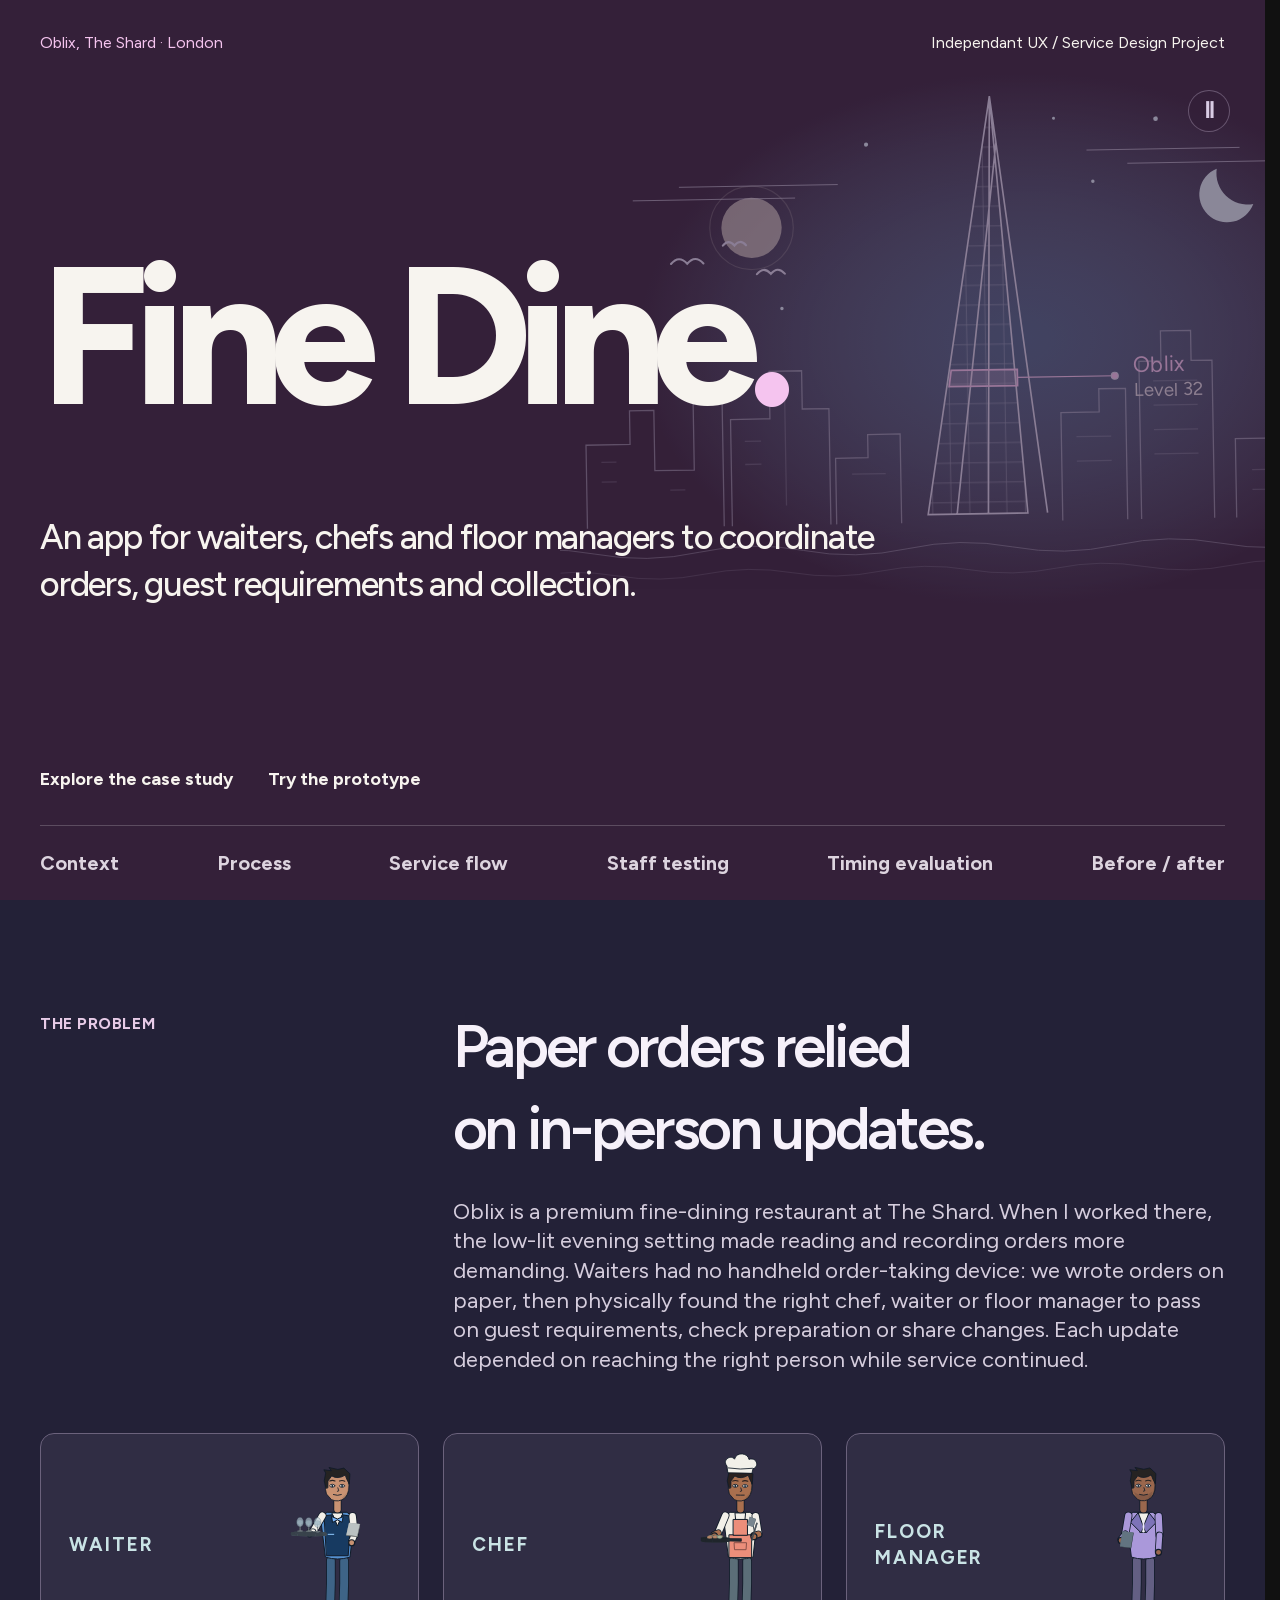
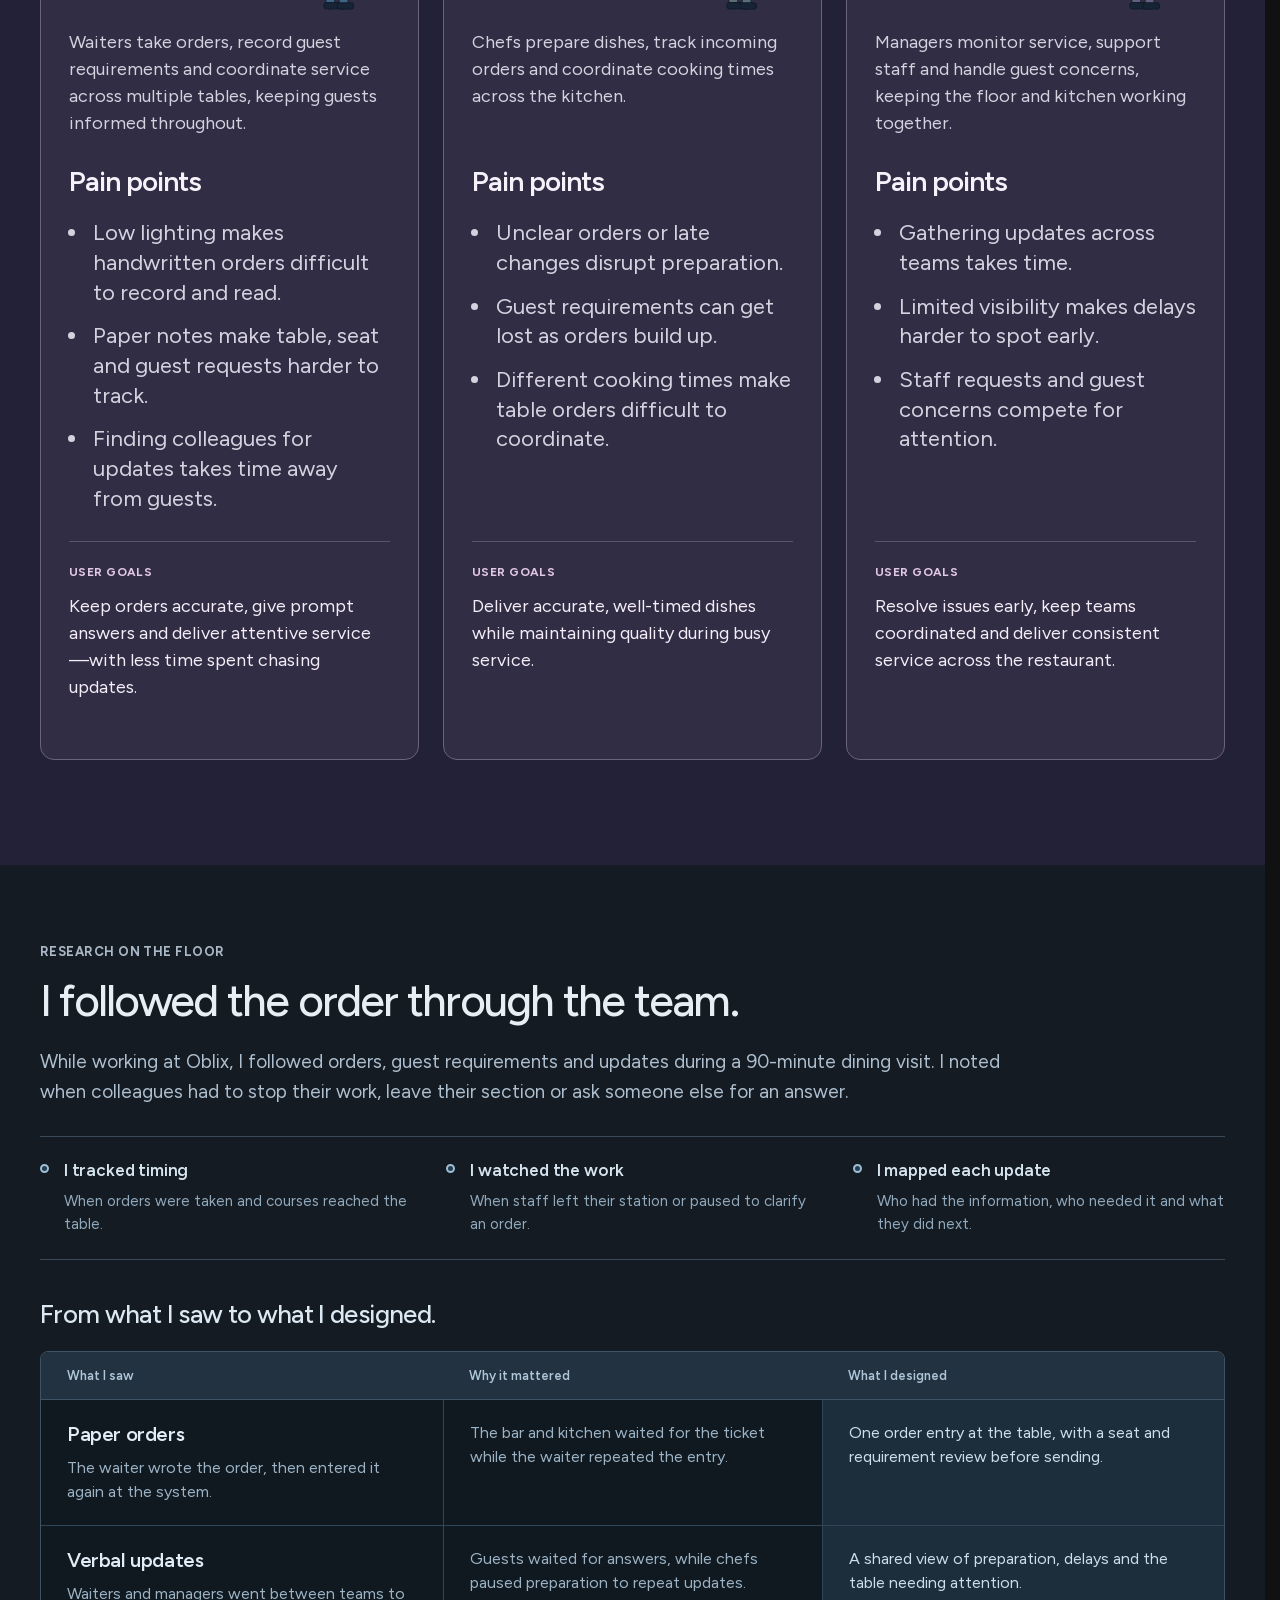
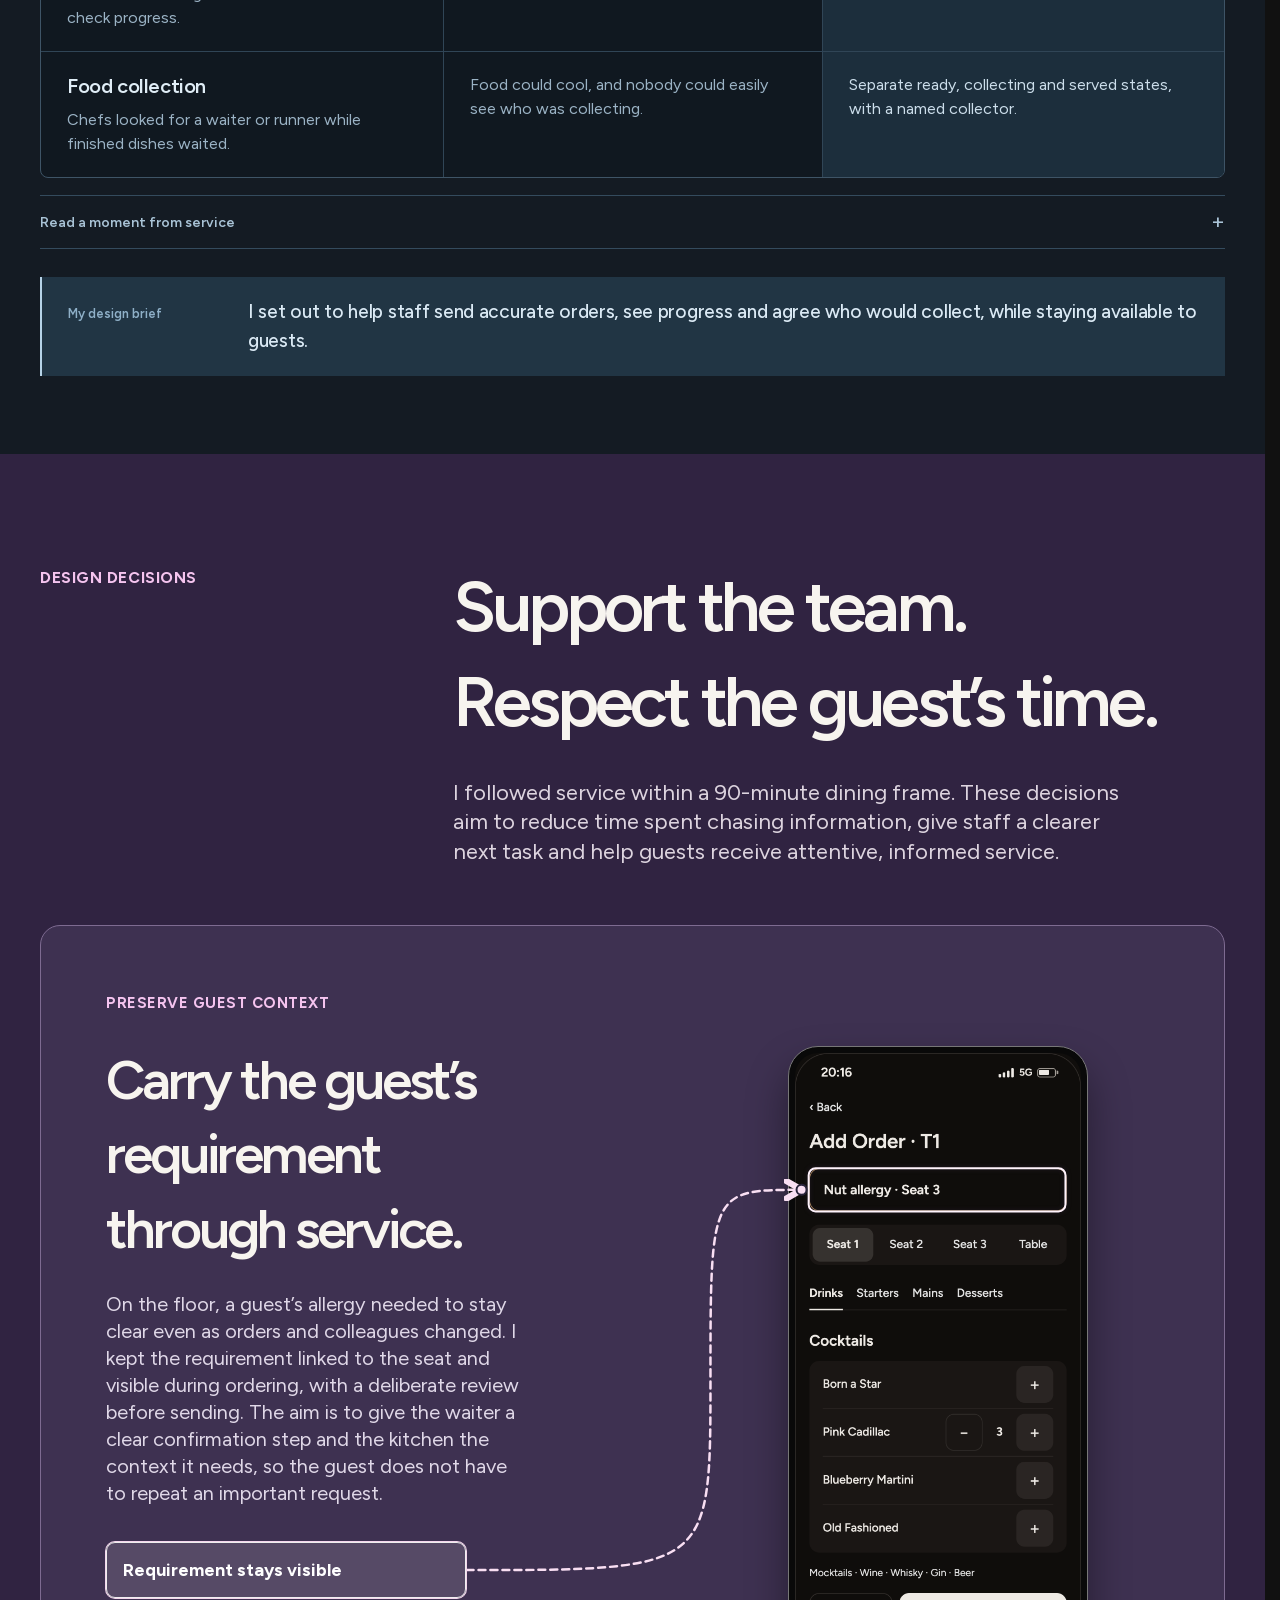
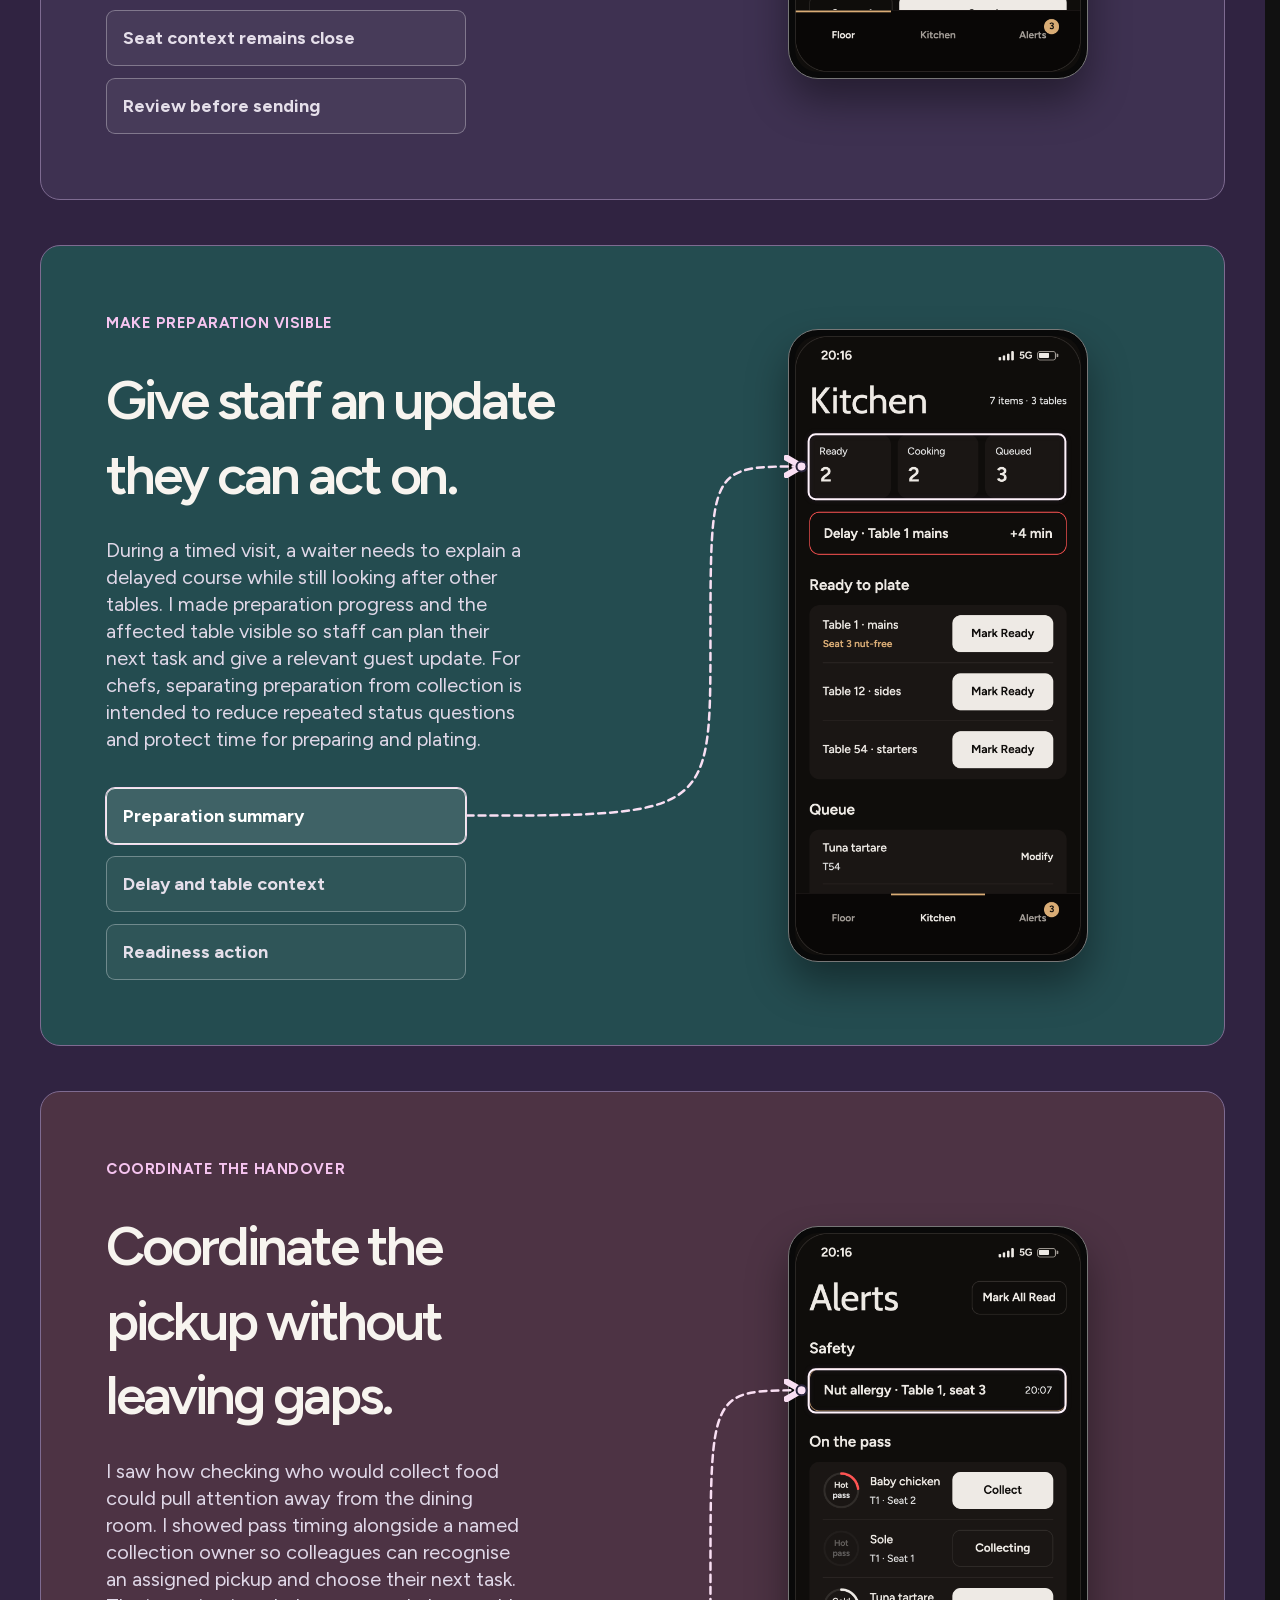
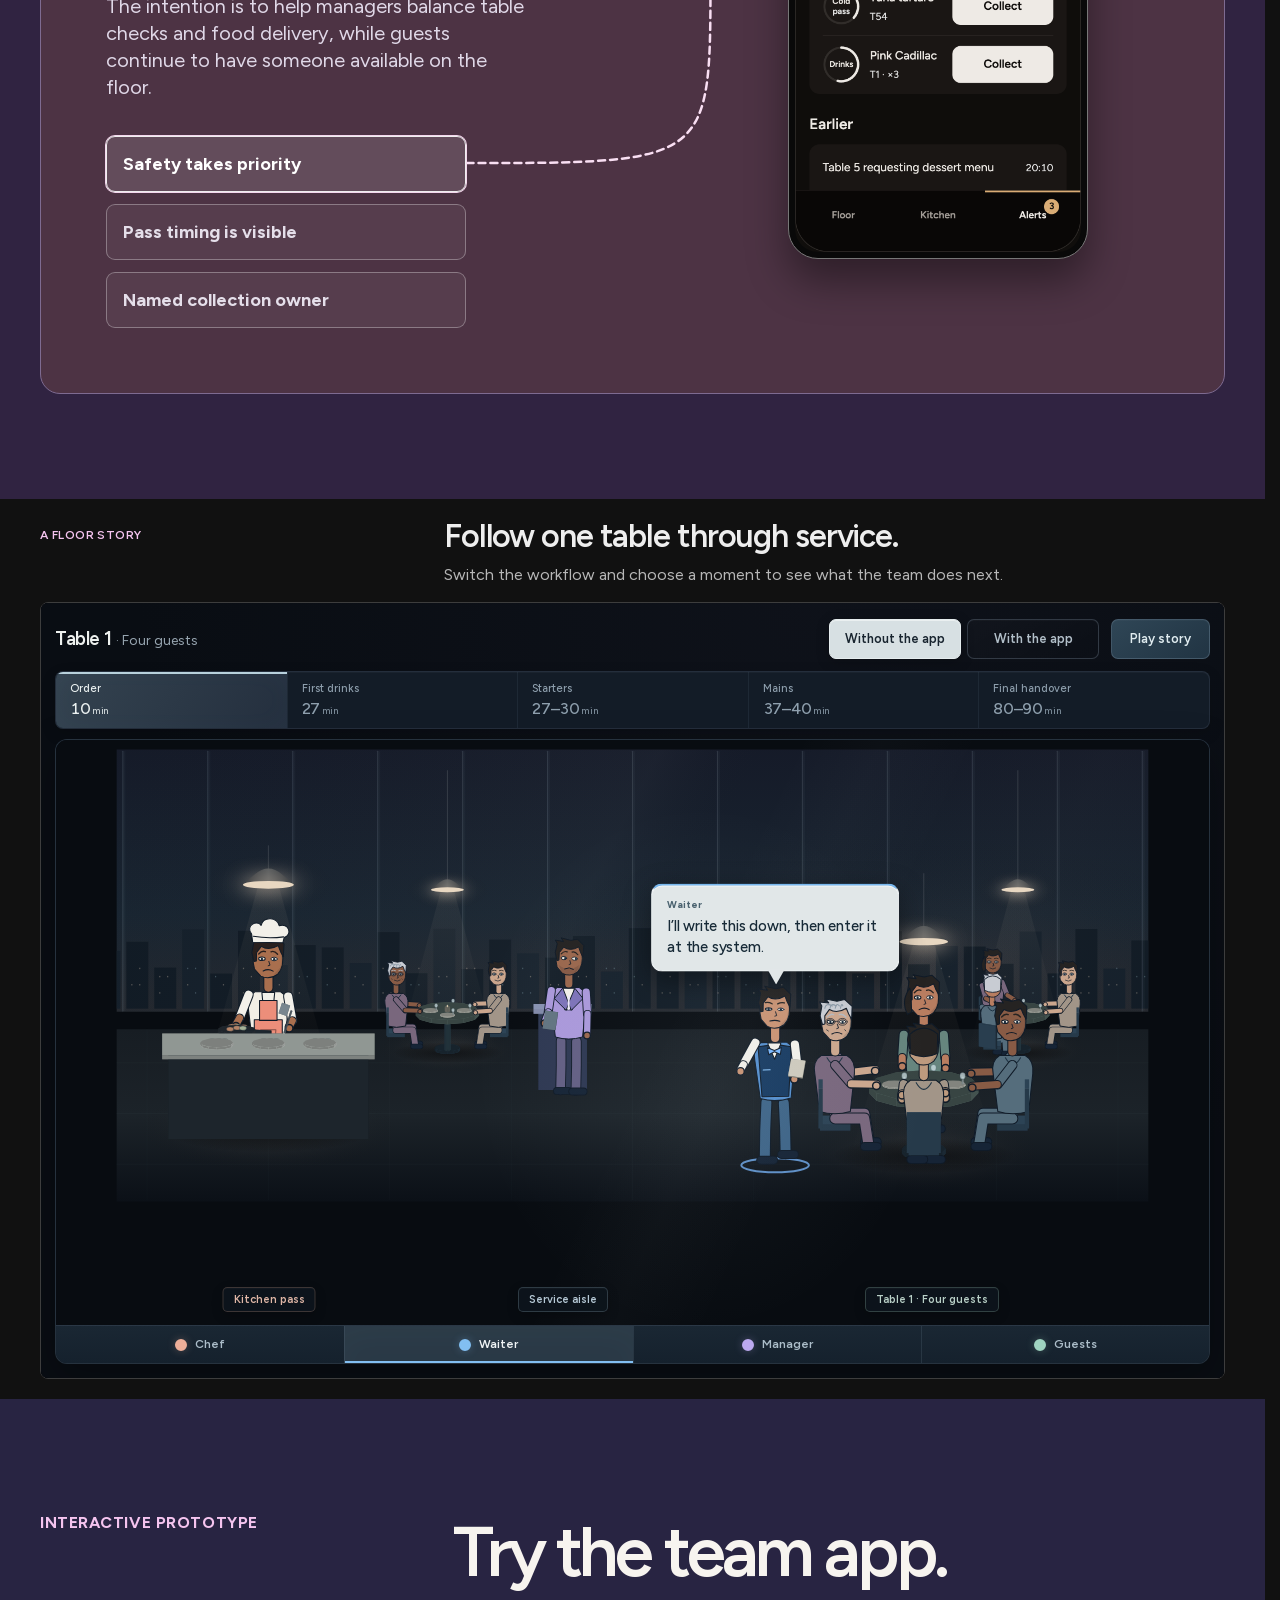
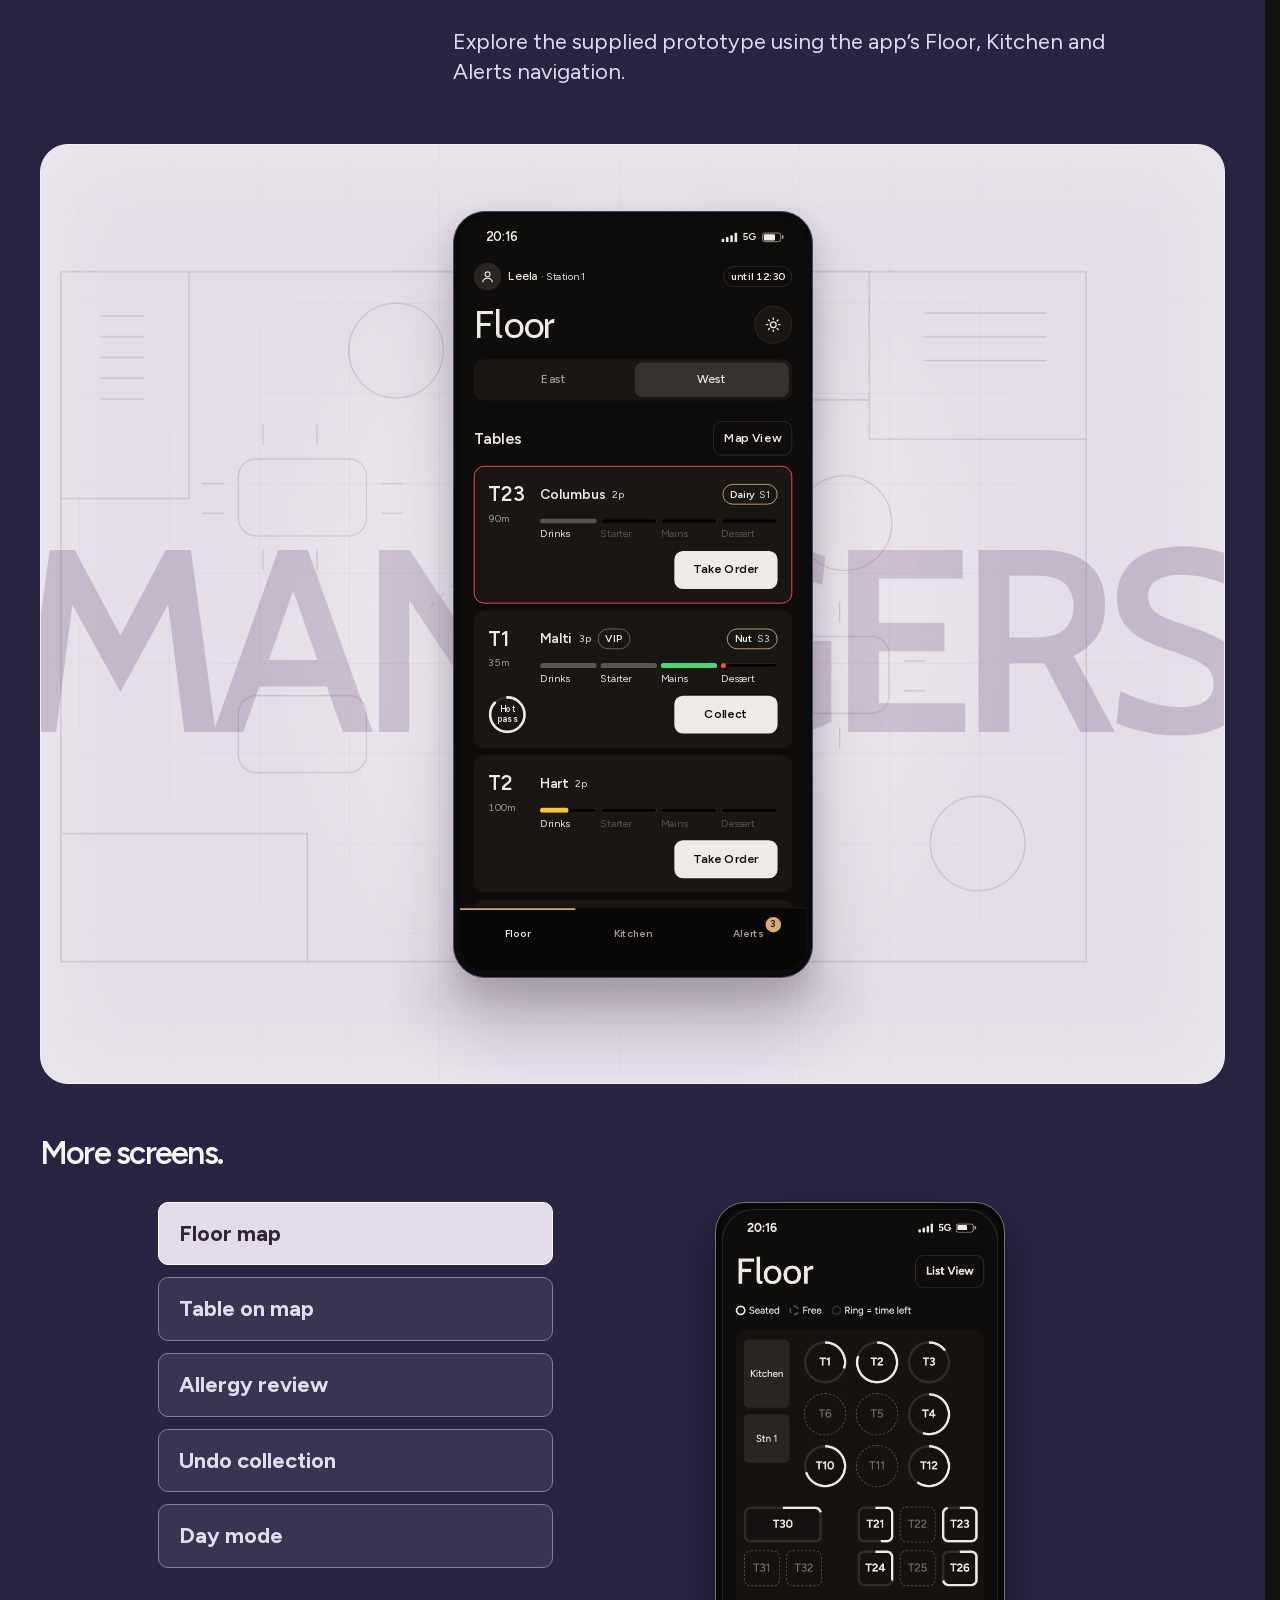
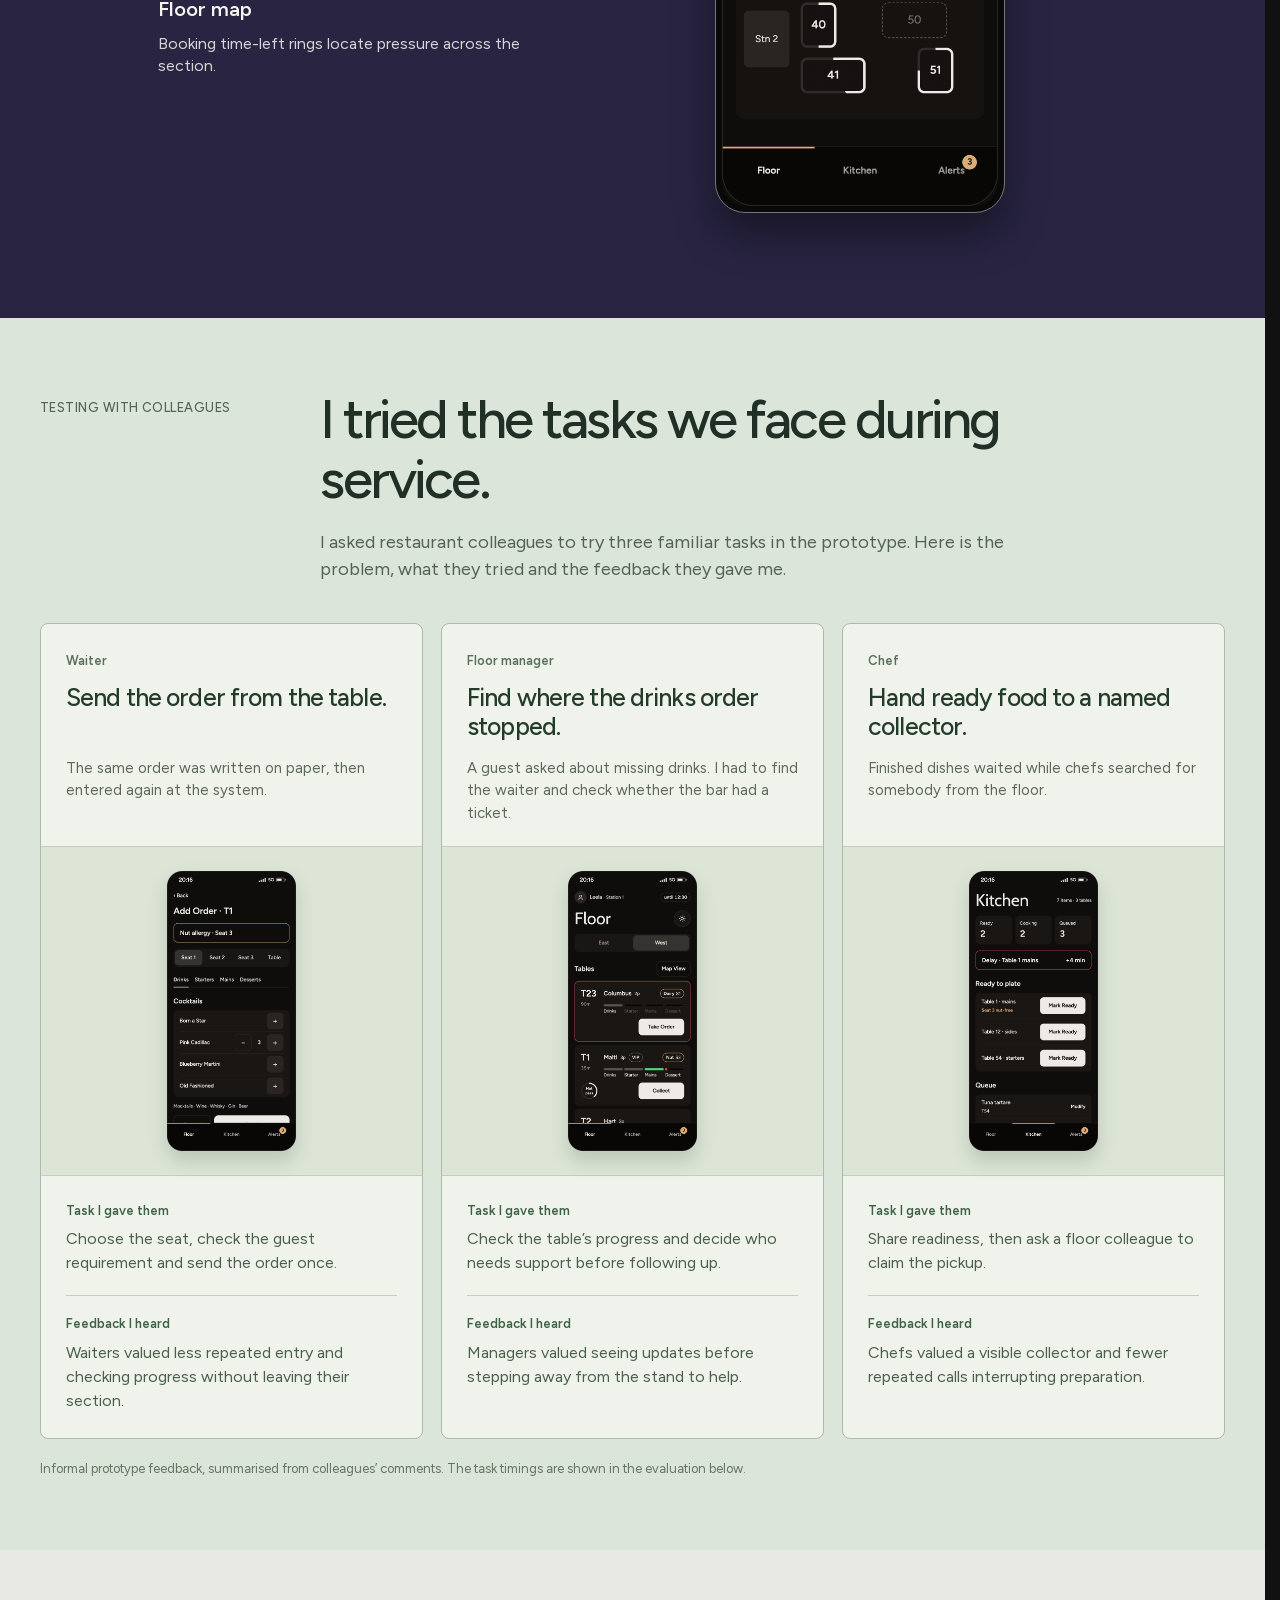
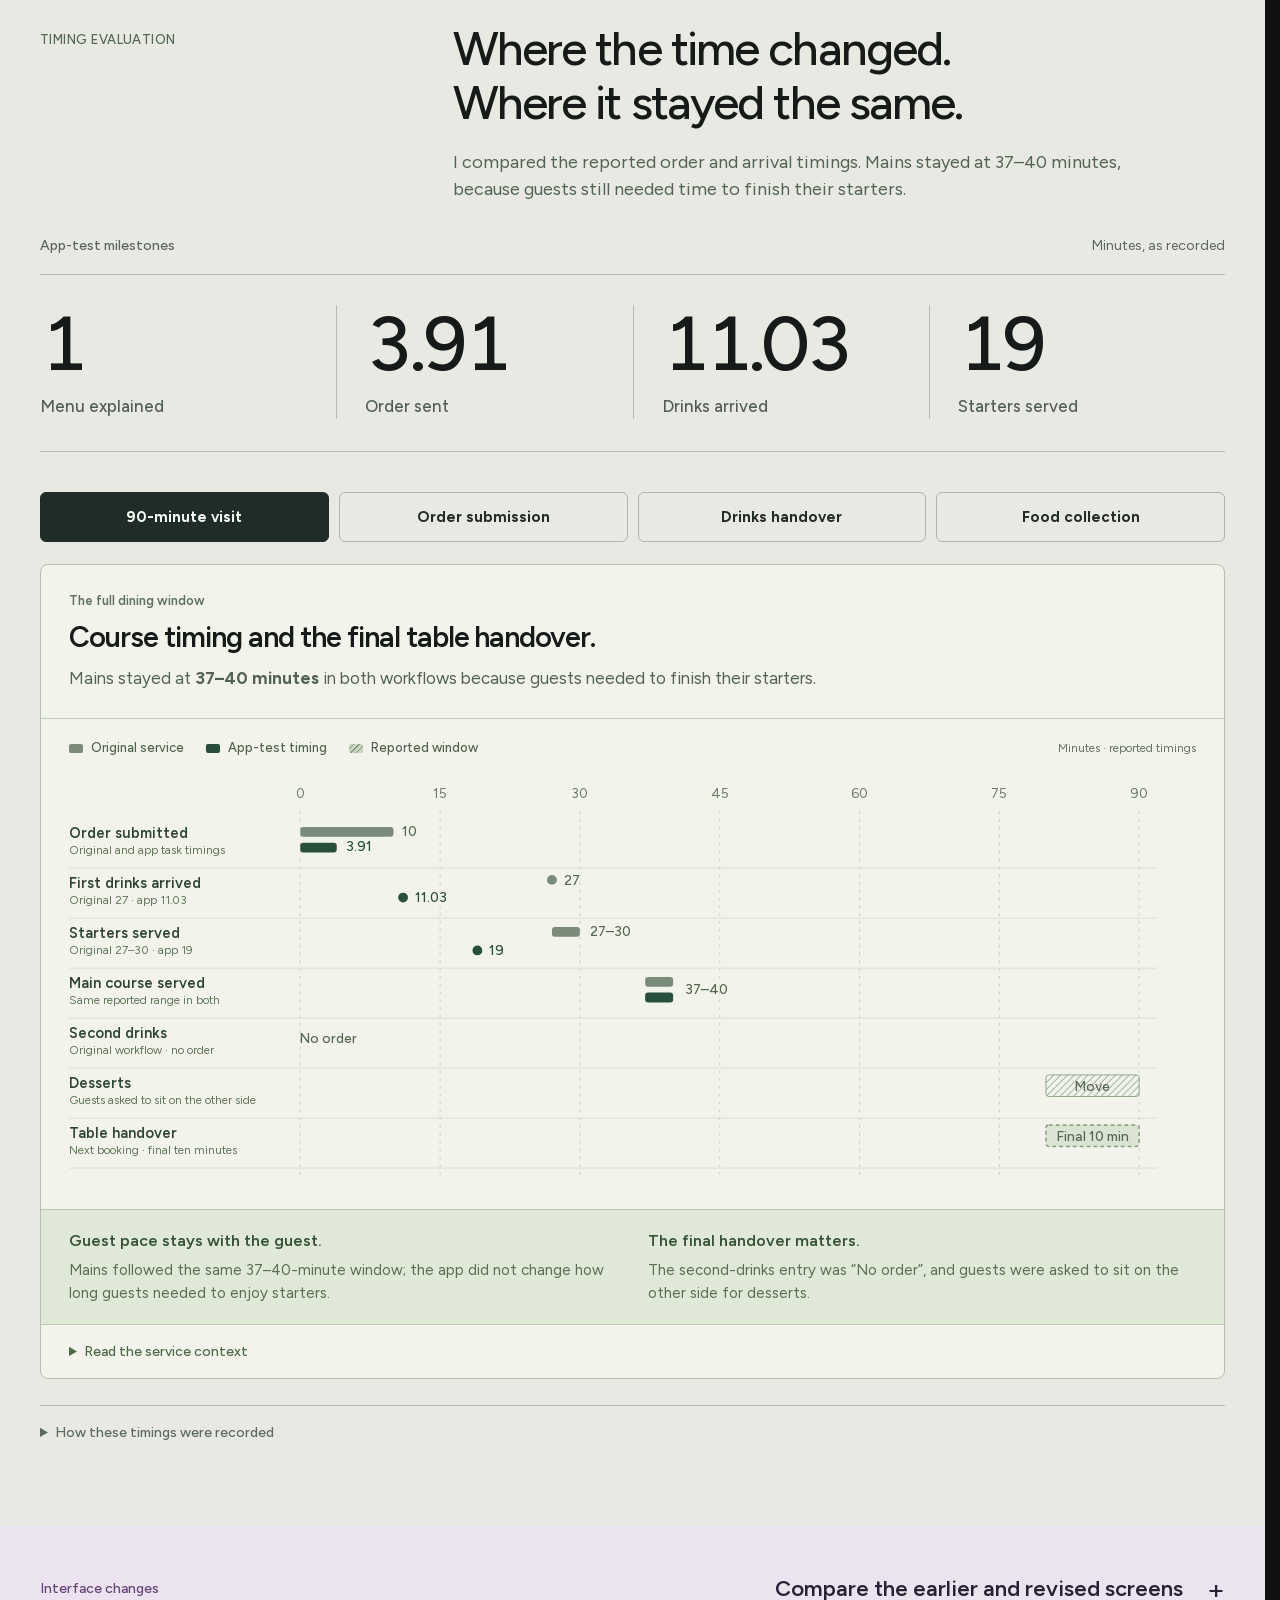
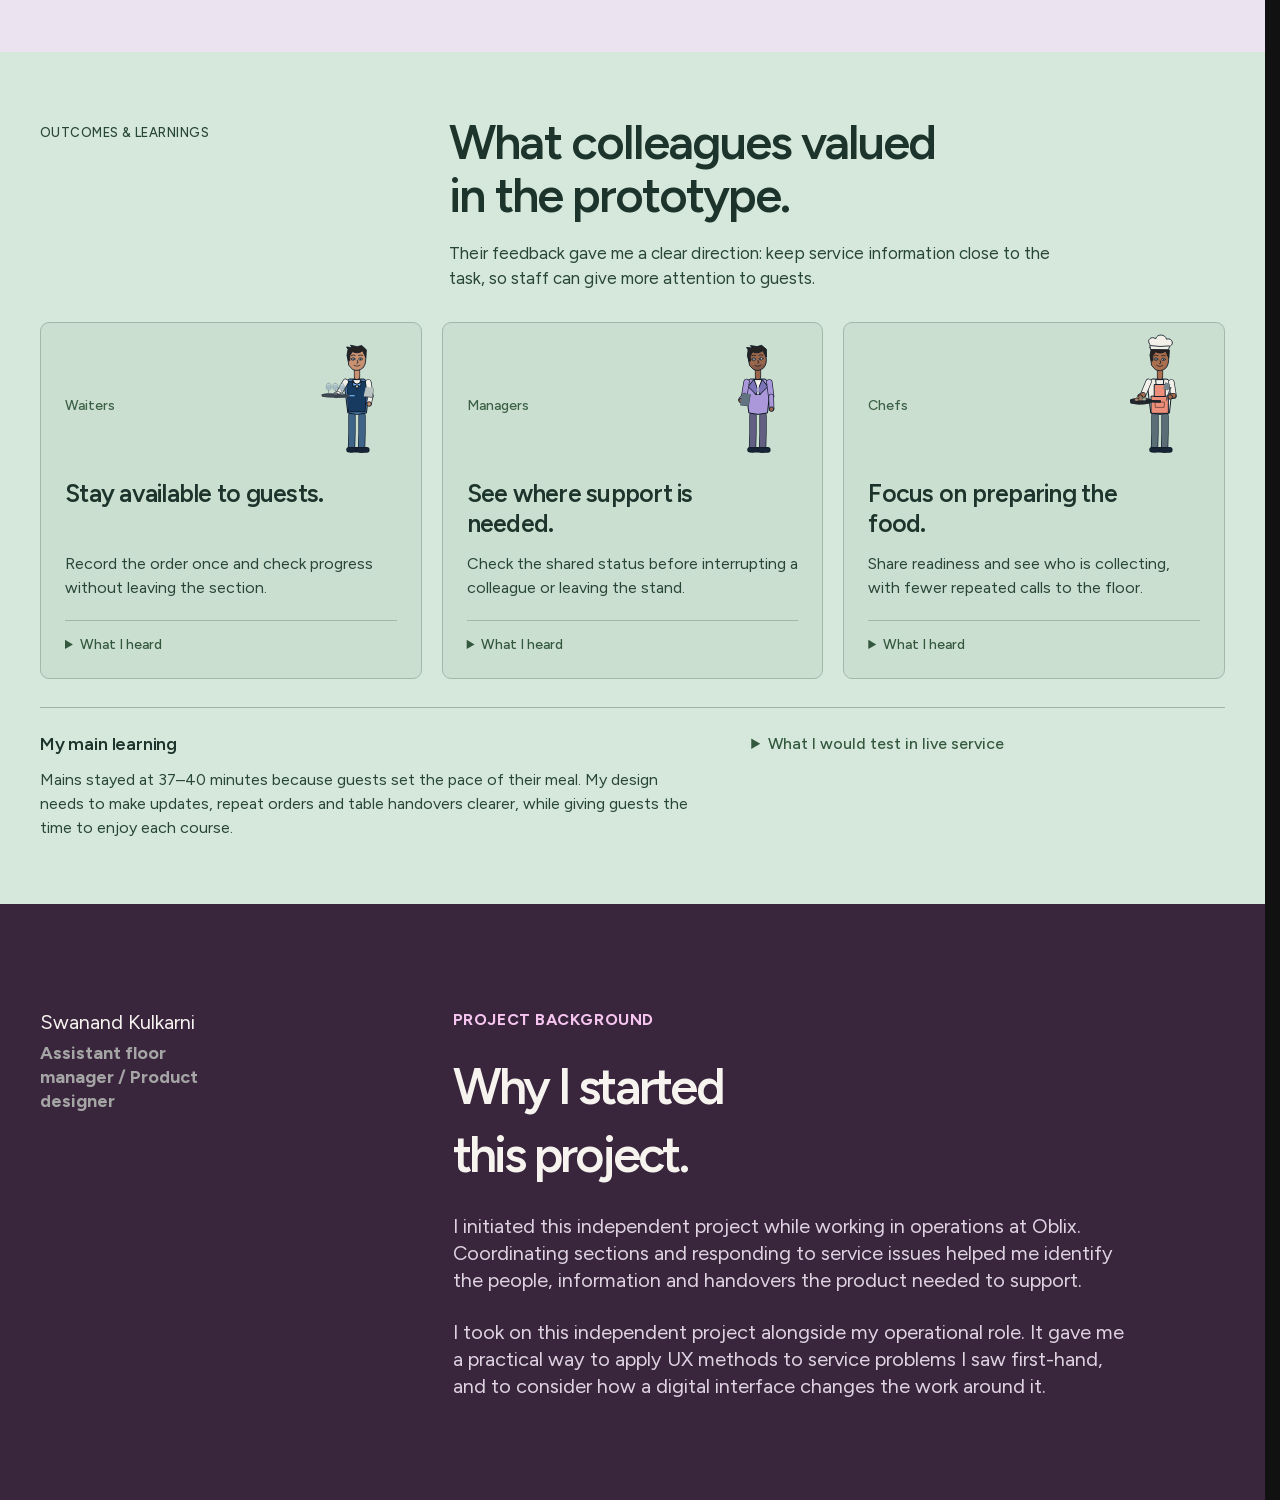
==== commit b0f21370: "Update Fine Dine case study and responsive phone layouts" ====
--- a/index.html
+++ b/index.html
@@ -1 +1,40 @@
-<!doctype html><html lang="en-GB"><head><meta charset="utf-8"><meta name="viewport" content="width=device-width,initial-scale=1"><meta name="theme-color" content="#101010"><meta name="description" content="Fine Dine: Swanand Kulkarni’s UX and service-design case study for restaurant team coordination, from operational observations to a working prototype."><title>Fine Dine — UX & service design · Swanand Kulkarni</title><link rel="stylesheet" href="assets/fonts.css"><link rel="stylesheet" href="component-case.css"><script src="component-case.js" defer></script><link rel="stylesheet" href="motion-system.css"><script src="motion-system.js" defer></script></head><body><a class="skip-link" href="#context">Skip to the case study</a><main id="top"><section class="case-hero" aria-labelledby="case-title"><div class="hero-setting" aria-hidden="true"><svg class="skyline-drawing" viewBox="0 0 720 560" role="img" aria-labelledby="sky-title sky-desc"><title id="sky-title">The Shard and the London skyline</title><desc id="sky-desc">The Shard remains still while clouds, birds and river move through a gradual day and night cycle. Oblix is highlighted on level 32.</desc><defs><pattern id="sky-windows" width="16" height="17" patternUnits="userSpaceOnUse"><path d="M2 0V17M0 16H16" fill="none" stroke="currentColor" stroke-width=".6"/></pattern><clipPath id="shard-clip"><path d="M318 400L377 40L404 400Z"/></clipPath><radialGradient id="scene-day-glow"><stop offset="0" stop-color="#b9cbde" stop-opacity=".48"/><stop offset="1" stop-color="#b9cbde" stop-opacity="0"/></radialGradient><radialGradient id="scene-night-glow"><stop offset="0" stop-color="#385a86" stop-opacity=".65"/><stop offset="1" stop-color="#385a86" stop-opacity="0"/></radialGradient><clipPath id="scene-river-clip"><path d="M0 415H720V480H0Z"/></clipPath></defs><ellipse class="scene-day-glow" cx="400" cy="250" rx="330" ry="230" fill="url(#scene-day-glow)"/><ellipse class="scene-night-glow" cx="400" cy="250" rx="330" ry="230" fill="url(#scene-night-glow)"/><g class="scene-sun"><circle cx="170" cy="150" r="26" fill="#e5d9d1" opacity=".7"/><circle cx="170" cy="150" r="36" fill="none" stroke="#e5d9d1" opacity=".22"/></g><g class="scene-moon"><path d="M572 106A24 24 0 1 0 603 137A27 27 0 0 1 572 106" fill="#d9e5f0"/></g><g class="scene-stars" fill="#dbe8f5"><circle cx="270" cy="80" r="1.8"/><circle cx="465" cy="115" r="1.5"/><circle cx="520" cy="62" r="2"/><circle cx="651" cy="192" r="1.5"/><circle cx="195" cy="220" r="1.5"/><circle cx="432" cy="60" r="1.3"/></g><g class="sky-clouds" fill="none" stroke="currentColor" stroke-width=".8"><path d="M68 125H208M108 114H245M460 88H592M495 100H644"/></g><g class="scene-birds" fill="none" stroke="currentColor" stroke-width="1.8" stroke-linecap="round"><path d="M100 180q7-8 14 0q7-8 14 0"/><path d="M145 165q5-6 10 0q5-6 10 0"/><path d="M174 190q6-7 12 0q6-7 12 0"/></g><g class="sky-city" fill="none" stroke="currentColor" stroke-width="1.1"><path d="M24 407V335H62V306H83V358H117V288H142V407M149 407V315H183V274H211V307H234V407M239 407V350H267V330H295V407M434 407V314H467V294H490V407M502 407V271H521V245H547V271H565V407M584 407V339H616V305H637V350H688V407"/><path d="M37 350H50M37 367H50M96 375H109M161 334H175M161 354H175M196 292V390M253 364H282M447 335H477M447 356H477M514 288H552M514 309H552M514 330H552M514 351H552M598 366H675M598 383H675" opacity=".45"/></g><g class="shard-building" fill="none" stroke="currentColor"><path d="M318 400L377 40L404 400ZM343 400L382 80L421 400M377 40L382 80M377 40L370 400" stroke-width="1.4"/><path d="M318 400L377 40L404 400Z" fill="url(#sky-windows)" stroke="none" opacity=".45"/><path d="M340 276H397V290H338Z" fill="var(--gold)" fill-opacity=".24" stroke="var(--gold)" stroke-width="1.5" class="floor-highlight"/><path d="M397 283H481" stroke="var(--gold)" stroke-width="1"/><circle cx="481" cy="283" r="3" fill="var(--gold)"/><text x="497" y="280" fill="var(--gold)" stroke="none" font-size="15">Oblix</text><text x="497" y="301" fill="var(--muted)" stroke="none" font-size="12">Level 32</text></g><g clip-path="url(#scene-river-clip)" fill="none" stroke="currentColor" stroke-width="1"><g class="scene-water"><path d="M-240 429q45-9 90 0t90 0t90 0t90 0t90 0t90 0t90 0t90 0t90 0t90 0t90 0t90 0"/><path d="M-180 448q38-7 76 0t76 0t76 0t76 0t76 0t76 0t76 0t76 0t76 0t76 0t76 0t76 0" opacity=".5"/></g></g></svg></div><button class="scene-pause" aria-label="Pause skyline animation" aria-pressed="false"><span aria-hidden="true">Ⅱ</span></button><div class="hero-top"><p>Oblix, The Shard · London</p><p>Independant UX / Service Design Project</p></div><div class="hero-title"><h1 id="case-title">Fine Dine<span class="title-period">.</span></h1><div class="hero-statement"><h2>An app for waiters, chefs and floor managers to coordinate orders, guest requirements and collection.</h2></div></div><div class="hero-bottom"><div class="hero-links"><a class="action-link" href="#context"><span class="action-orb">01</span><span>Explore the case study</span></a><a class="action-link" href="#prototype"><span class="action-orb">02</span><span>Try the prototype</span></a></div></div><nav class="chapter-index" aria-label="Case study chapters"><a href="#context">01 Context</a><a href="#process">02 Process</a><a href="#solution">03 Service flow</a><a href="#evolution">04 Before / after</a><a href="#testing">05 Evaluation</a></nav></section><section id="context" class="section context-section"><div class="section-heading"><p class="eyebrow">01 / The problem</p><div><h2>Service updates depended<br>on finding a colleague.</h2><p class="lead">At Oblix, a waiter could take an order at the table but still need to leave the section to check preparation or pass on a request. I explored how a shared team app could make those handovers clearer in a busy, low-lit dining room.</p></div></div><div class="problem-grid flip-grid"><article class="problem-flip"><div class="flip-inner"><div class="flip-front" id="problem-front-0"><span class="character-role">Waiter</span><details class="role-requirement"><summary>Read the guest-facing task</summary><p>Need: explain the current status without repeatedly leaving the section.</p><p>Proposed support: floor priorities, seat context and an explicit next action.</p></details><span class="outline-number">01</span><h3>Checking dish progress</h3><p>Staff interrupted one another to confirm a dish’s progress or pass on a guest request.</p><div class="insight-note">Design objective<span>Make the current status available where the work happens.</span></div></div></div></article><article class="problem-flip"><div class="flip-inner"><div class="flip-front" id="problem-front-1"><span class="character-role">Chef</span><details class="role-requirement"><summary>Read the kitchen task</summary><p>Need: prepare from clear table and seat information while managing the queue.</p><p>Proposed support: visible requirements, delay context and readiness actions.</p></details><span class="outline-number">02</span><h3>Passing on requirements</h3><p>A table-level note could lose the connection between a requirement, a seat and a dish.</p><div class="insight-note">Design objective<span>Keep guest context attached to the order.</span></div></div></div></article><article class="problem-flip"><div class="flip-inner"><div class="flip-front" id="problem-front-2"><span class="character-role">Floor manager</span><details class="role-requirement"><summary>Read the coordination task</summary><p>Need: recognise unresolved work and decide where the section needs support.</p><p>Proposed support: shared status and collection ownership. Workload assignment remains a future validation area.</p></details><span class="outline-number">03</span><h3>Assigning collection</h3><p>A ready dish did not tell colleagues who was collecting it or whether it had been served.</p><div class="insight-note">Design objective<span>Make the owner and next action explicit.</span></div></div></div></article></div><div class="scope-strip"><div><span>Users</span><strong>Waiters · chefs · floor managers</strong></div><div><span>Environment</span><strong>Low light · busy sections · frequent handovers</strong></div><div><span>Scope</span><strong>Floor, orders, kitchen and collection</strong></div></div></section><section id="process" class="section process-section"><div class="section-heading"><p class="eyebrow">02 / How I approached it</p><div><h2>Observe the service.<br>Map the handovers.</h2></div></div><div class="process-component"><div class="process-tabs" role="tablist" aria-label="Design process"><button role="tab" id="process-tab-0" aria-controls="process-panel" aria-selected="true" tabindex="0" data-process="0"><span>01</span><strong>Observe</strong><small>Service problems</small></button><button role="tab" id="process-tab-1" aria-controls="process-panel" aria-selected="false" tabindex="-1" data-process="1"><span>02</span><strong>Map</strong><small>Information handovers</small></button><button role="tab" id="process-tab-2" aria-controls="process-panel" aria-selected="false" tabindex="-1" data-process="2"><span>03</span><strong>Design</strong><small>Roles and states</small></button><button role="tab" id="process-tab-3" aria-controls="process-panel" aria-selected="false" tabindex="-1" data-process="3"><span>04</span><strong>Refine</strong><small>Prototype behaviour</small></button></div><div class="process-panel" id="process-panel" role="tabpanel" aria-labelledby="process-tab-0" tabindex="0"></div></div></section><section id="insights" class="section insights-section"><div class="section-heading"><p class="eyebrow">Design decisions</p><div><h2>Three handovers.<br>Three interface decisions.</h2></div></div><div class="insight-components full-screen-insights"><article class="screen-explainer annotation-stage"><div class="screen-explainer-copy"><span class="eyebrow">01 / Preserve guest context</span><h3>Keep the allergy linked to the seat.</h3><p>The updated ordering screen keeps the allergy requirement visible above the seat and menu controls. Send opens an allergy check with Back and Confirm &amp; Send, keeping the requirement visible at submission.</p><div class="screen-callouts"><button class="screen-callout" data-callout="0" aria-pressed="true"><span>01</span>Requirement stays visible</button><button class="screen-callout" data-callout="1" aria-pressed="false"><span>02</span>Seat context remains close</button><button class="screen-callout" data-callout="2" aria-pressed="false"><span>03</span>Review before sending</button></div></div><div class="screen-explainer-device"><span class="phone-frame "><span class="screen-capture"><img class="latest-screen-image" src="assets/latest-screens/05-add-order.png" alt="Latest supplied order screen" loading="lazy" width="1020" height="2208"></span></span></div></article><article class="screen-explainer annotation-stage"><div class="screen-explainer-copy"><span class="eyebrow">02 / Make preparation visible</span><h3>Show preparation before collection.</h3><p>Kitchen summarises readiness, highlights a delay and identifies the affected table. A preparation update and a collection claim represent different responsibilities.</p><div class="screen-callouts"><button class="screen-callout" data-callout="0" aria-pressed="true"><span>01</span>Preparation summary</button><button class="screen-callout" data-callout="1" aria-pressed="false"><span>02</span>Delay and table context</button><button class="screen-callout" data-callout="2" aria-pressed="false"><span>03</span>Readiness action</button></div></div><div class="screen-explainer-device"><span class="phone-frame "><span class="screen-capture"><img class="latest-screen-image" src="assets/latest-screens/07-kitchen.png" alt="Latest supplied kitchen screen" loading="lazy" width="1020" height="2208"></span></span></div></article><article class="screen-explainer annotation-stage"><div class="screen-explainer-copy"><span class="eyebrow">03 / Coordinate the handover</span><h3>Make collection ownership visible.</h3><p>Alerts brings safety information and time-sensitive pass items into one view. A named collection state helps colleagues recognise work that is already assigned.</p><div class="screen-callouts"><button class="screen-callout" data-callout="0" aria-pressed="true"><span>01</span>Safety takes priority</button><button class="screen-callout" data-callout="1" aria-pressed="false"><span>02</span>Pass timing is visible</button><button class="screen-callout" data-callout="2" aria-pressed="false"><span>03</span>Named collection owner</button></div></div><div class="screen-explainer-device"><span class="phone-frame "><span class="screen-capture"><img class="latest-screen-image" src="assets/latest-screens/08-alerts.png" alt="Latest supplied alerts screen" loading="lazy" width="1020" height="2208"></span></span></div></article></div></section><section id="solution" class="section solution-section"><div class="section-heading"><p class="eyebrow">03 / Service flow</p><div><h2>Follow a service<br>handover.</h2><p class="lead">Compare staff movement and communication with and without a shared app. Select a step to see the floor response.</p></div></div><div class="service-flow-shell"><iframe id="service-flow-demo" src="service-flows/index.html" title="Interactive service flow: with and without the app" loading="lazy"></iframe></div></section><section id="prototype" class="section prototype-section"><div class="section-heading"><p class="eyebrow">Interactive prototype</p><div><h2>Try the team app.</h2><p class="lead">Explore the supplied prototype using the app’s Floor, Kitchen and Alerts navigation.</p></div></div><div class="prototype-workspace prototype-annotation-stage prototype-depth-stage"><div class="prototype-depth-backdrop" aria-hidden="true"><div class="prototype-depth-grid"></div><span class="prototype-depth-word depth-word-floor">MANAGERS</span><span class="prototype-depth-word depth-word-kitchen">KITCHEN</span><span class="prototype-depth-word depth-word-service">SERVICE</span><svg class="prototype-depth-plan" viewBox="0 0 1200 900" fill="none"><g stroke="currentColor" stroke-width="1.3"><path d="M80 100H1120V800H80ZM80 670H330V800M900 100V270H1120M80 330H210V100M620 100V230H900"/><path d="M120 145H165M120 166H165M120 187H165M120 208H165M120 229H165M955 142H1080M955 166H1080M955 190H1080"/><rect x="260" y="290" width="130" height="78" rx="18"/><rect x="790" y="470" width="130" height="78" rx="18"/><rect x="260" y="530" width="130" height="78" rx="18"/><circle cx="875" cy="355" r="48"/><circle cx="420" cy="180" r="48"/><circle cx="730" cy="720" r="48"/><circle cx="1010" cy="680" r="48"/><path d="M285 276V255M340 276V255M245 315H223M245 345H223M405 315H427M405 345H427M285 382V403M340 382V403M815 456V435M870 456V435M775 495H753M775 525H753M935 495H957M935 525H957M815 562V583M870 562V583"/><path d="M455 440C565 310 665 570 770 425" stroke-dasharray="5 9"/></g></svg><div class="prototype-depth-light"></div></div><div class="prototype-panel" id="prototype-panel" role="region" aria-label="Interactive Fine Dine prototype"><div class="prototype-toolbar"></div><div id="prototype-home"><div class="prototype-device" id="prototype-device"><iframe id="tested-prototype" title="Fine Dine interactive prototype" src="prototype/index.html" loading="lazy"></iframe></div></div></div></div><div class="export-screen-gallery focused-screen-gallery"><div class="section-heading"><div><h3>More screens.</h3></div></div><div class="screen-gallery-layout"><div class="screen-gallery-sidebar"><div class="screen-gallery-options" role="tablist" aria-label="Additional app views"><button role="tab" id="gallery-tab-0" data-gallery="0" aria-selected="true" aria-controls="gallery-screen-panel" tabindex="0">Floor map</button><button role="tab" id="gallery-tab-1" data-gallery="1" aria-selected="false" aria-controls="gallery-screen-panel" tabindex="-1">Table on map</button><button role="tab" id="gallery-tab-2" data-gallery="2" aria-selected="false" aria-controls="gallery-screen-panel" tabindex="-1">Allergy review</button><button role="tab" id="gallery-tab-3" data-gallery="3" aria-selected="false" aria-controls="gallery-screen-panel" tabindex="-1">Undo collection</button><button role="tab" id="gallery-tab-4" data-gallery="4" aria-selected="false" aria-controls="gallery-screen-panel" tabindex="-1">Day mode</button></div><div id="gallery-screen-caption" aria-live="polite"></div></div><div id="gallery-screen-panel" role="tabpanel" aria-labelledby="gallery-tab-0"></div></div></div></section><section id="evolution" class="section evolution-section"><div class="section-heading"><p class="eyebrow">04 / Before and after</p><div><h2>What changed<br>in the interface.</h2><p class="lead">I changed the screens to make table priorities, guest requirements and collection ownership easier to identify during service.</p></div></div><div class="comparison-viewer" id="comparison-viewer" role="tabpanel" aria-labelledby="compare-tab-0"><div class="comparison-copy"><div class="comparison-picker" role="tablist" aria-label="Choose a screen comparison"><button role="tab" id="compare-tab-0" data-compare="0" aria-selected="true" aria-controls="comparison-viewer">Table and order</button><button role="tab" id="compare-tab-1" data-compare="1" aria-selected="false" aria-controls="comparison-viewer" tabindex="-1">Kitchen</button></div><p id="comparison-reason" class="comparison-reason"></p><div class="comparison-mode-controls"><button data-compare-mode="100">Show before</button><button data-compare-mode="0">Show after</button></div></div><div class="screen-reveal" style="--compare-pct:50%"><img id="comparison-before" src="assets/original-order-transparent.png" alt="Earlier table and order design" width="360" height="760" loading="lazy"><div class="comparison-after-layer"><img id="comparison-after" src="assets/latest-screens/04-table-detail.png" alt="Latest table detail design" width="1020" height="2208" loading="lazy"></div></div></div></section><section id="testing" class="section testing-section"><div class="section-heading"><p class="eyebrow">05 / Evaluation</p><div><h2>What I reviewed.<br>What still needs testing.</h2><p class="lead">I refined the prototype after informal testing with restaurant colleagues. The supplied export demonstrates the current design. Without participant-level records or measured results, I separate the visible refinements from the next evaluation tasks.</p></div></div><div class="review-tabs" role="tablist" aria-label="Evaluation evidence"><button id="review-tab-1" role="tab" aria-controls="review-panel" aria-selected="true" tabindex="0" data-review="1"><span>01</span>Test tasks</button><button id="review-tab-2" role="tab" aria-controls="review-panel" aria-selected="false" tabindex="-1" data-review="2"><span>02</span>Next measures</button></div><div class="review-panel" id="review-panel" role="tabpanel" aria-labelledby="review-tab-1" tabindex="0"></div><details class="evidence-note"><summary>Testing evidence and project scope <i aria-hidden="true">+</i></summary><div><p>The prototype was supplied as a version refined after testing. The available export does not include participant details, task records or measured service outcomes. The design notes describe the supplied interface, rather than unrecorded usability findings.</p><p>This is an independent product concept informed by operational experience. Restaurant deployment, POS integration, permissions and synchronisation would need validation with the teams. All current app screens come from the latest supplied export. The service model describes proposed responsibilities and dependencies.</p></div></details></section><section id="outcomes" class="section outcomes-section"><div class="section-heading"><p class="eyebrow">Outcomes & learnings</p><div><h2>What the concept delivers.<br>What remains unresolved.</h2></div></div><div class="outcome-grid"><article><span>Product outcome</span><h3>A working team-app concept.</h3><p>The prototype presents floor priorities, seat requirements, kitchen progress and collection ownership across three core areas.</p></article><article><span>Service-design outcome</span><h3>A proposed handover model.</h3><p>The proposed map connects guest requests with floor actions, kitchen preparation and collection. Team agreement on ownership and escalation is still needed.</p></article><article><span>Key learning</span><h3>Each status needs an owner.</h3><p>A status label helps only when staff can interpret it and understand their next step under service pressure.</p></article></div><div class="next-validation"><h3>Next: evaluate under service conditions.</h3><p>Test one-handed use and status comprehension in low light, including missed updates and mistaken collection claims. Agree who maintains each status, how delays escalate and what staff do when the app is unavailable. Measure repeated checks and handover errors before claiming service improvements.</p></div></section><section id="perspective" class="section perspective-section"><div class="author-row"><div><strong>Swanand Kulkarni</strong><span>Assistant floor manager / Product designer</span></div></div><div><p class="eyebrow">Project background</p><h2>Why I started<br>this project.</h2><p>I initiated this independent project while working in operations at Oblix. Coordinating sections and responding to service issues helped me identify the people, information and handovers the product needed to support.</p><p>I took on this independent project alongside my operational role. It gave me a practical way to apply UX methods to service problems I saw first-hand, and to consider how a digital interface changes the work around it.</p></div></section></main><dialog id="prototype-dialog" aria-label="Expanded Fine Dine prototype"><div class="dialog-toolbar"><span>Fine Dine / Interactive prototype</span><button id="close-prototype" class="component-action">Close prototype</button></div><div id="prototype-dialog-mount"></div></dialog><div id="case-feedback" class="case-feedback" role="status" aria-live="polite"></div><noscript><p class="noscript-note">Enable JavaScript to use the component demonstrations. The project content and standalone prototype remain available.</p></noscript><svg class="media-filter-defs" aria-hidden="true" width="0" height="0"><defs><filter id="service-ink-sketch" x="0" y="0" width="100%" height="100%" color-interpolation-filters="sRGB"><feColorMatrix type="saturate" values="0" result="grey"/><feGaussianBlur in="grey" stdDeviation=".5" result="soft"/><feConvolveMatrix in="soft" order="3" kernelMatrix="0 -1 0 -1 4 -1 0 -1 0" divisor="1" bias="0" preserveAlpha="true" result="edges"/><feComponentTransfer in="edges" result="ink"><feFuncR type="linear" slope="-2.5" intercept="1"/><feFuncG type="linear" slope="-2.5" intercept="1"/><feFuncB type="linear" slope="-2.5" intercept="1"/></feComponentTransfer><feComponentTransfer in="grey" result="paper"><feFuncR type="linear" slope=".32" intercept=".68"/><feFuncG type="linear" slope=".32" intercept=".68"/><feFuncB type="linear" slope=".32" intercept=".68"/></feComponentTransfer><feBlend in="ink" in2="paper" mode="multiply"/></filter></defs></svg></body></html>+<!doctype html><html lang="en-GB"><head><meta charset="utf-8"><meta name="viewport" content="width=device-width,initial-scale=1"><meta name="theme-color" content="#101010"><meta name="description" content="Fine Dine: Swanand Kulkarni’s UX and service-design case study for restaurant team coordination, from operational observations to a working prototype."><title>Fine Dine — UX & service design · Swanand Kulkarni</title><link rel="stylesheet" href="assets/fonts.css"><link rel="stylesheet" href="component-case.css"><script src="component-case.js" defer></script><link rel="stylesheet" href="motion-system.css"><script src="motion-system.js" defer></script><link rel="stylesheet" href="evaluation-visual.css"><link rel="stylesheet" href="service-study.css"><script src="evaluation-visual.js" defer></script><link rel="stylesheet" href="role-motion.css"><script src="role-motion.js" defer></script><link rel="stylesheet" href="phone-layout.css"><script src="phone-layout.js" defer></script></head><body><a class="skip-link" href="#context">Skip to the case study</a><main id="top"><section class="case-hero" aria-labelledby="case-title"><div class="hero-setting" aria-hidden="true"><svg class="skyline-drawing" viewBox="0 0 720 560" role="img" aria-labelledby="sky-title sky-desc"><title id="sky-title">The Shard and the London skyline</title><desc id="sky-desc">The Shard remains still while clouds, birds and river move through a gradual day and night cycle. Oblix is highlighted on level 32.</desc><defs><pattern id="sky-windows" width="16" height="17" patternUnits="userSpaceOnUse"><path d="M2 0V17M0 16H16" fill="none" stroke="currentColor" stroke-width=".6"/></pattern><clipPath id="shard-clip"><path d="M318 400L377 40L404 400Z"/></clipPath><radialGradient id="scene-day-glow"><stop offset="0" stop-color="#b9cbde" stop-opacity=".48"/><stop offset="1" stop-color="#b9cbde" stop-opacity="0"/></radialGradient><radialGradient id="scene-night-glow"><stop offset="0" stop-color="#385a86" stop-opacity=".65"/><stop offset="1" stop-color="#385a86" stop-opacity="0"/></radialGradient><clipPath id="scene-river-clip"><path d="M0 415H720V480H0Z"/></clipPath></defs><ellipse class="scene-day-glow" cx="400" cy="250" rx="330" ry="230" fill="url(#scene-day-glow)"/><ellipse class="scene-night-glow" cx="400" cy="250" rx="330" ry="230" fill="url(#scene-night-glow)"/><g class="scene-sun"><circle cx="170" cy="150" r="26" fill="#e5d9d1" opacity=".7"/><circle cx="170" cy="150" r="36" fill="none" stroke="#e5d9d1" opacity=".22"/></g><g class="scene-moon"><path d="M572 106A24 24 0 1 0 603 137A27 27 0 0 1 572 106" fill="#d9e5f0"/></g><g class="scene-stars" fill="#dbe8f5"><circle cx="270" cy="80" r="1.8"/><circle cx="465" cy="115" r="1.5"/><circle cx="520" cy="62" r="2"/><circle cx="651" cy="192" r="1.5"/><circle cx="195" cy="220" r="1.5"/><circle cx="432" cy="60" r="1.3"/></g><g class="sky-clouds" fill="none" stroke="currentColor" stroke-width=".8"><path d="M68 125H208M108 114H245M460 88H592M495 100H644"/></g><g class="scene-birds" fill="none" stroke="currentColor" stroke-width="1.8" stroke-linecap="round"><path d="M100 180q7-8 14 0q7-8 14 0"/><path d="M145 165q5-6 10 0q5-6 10 0"/><path d="M174 190q6-7 12 0q6-7 12 0"/></g><g class="sky-city" fill="none" stroke="currentColor" stroke-width="1.1"><path d="M24 407V335H62V306H83V358H117V288H142V407M149 407V315H183V274H211V307H234V407M239 407V350H267V330H295V407M434 407V314H467V294H490V407M502 407V271H521V245H547V271H565V407M584 407V339H616V305H637V350H688V407"/><path d="M37 350H50M37 367H50M96 375H109M161 334H175M161 354H175M196 292V390M253 364H282M447 335H477M447 356H477M514 288H552M514 309H552M514 330H552M514 351H552M598 366H675M598 383H675" opacity=".45"/></g><g class="shard-building" fill="none" stroke="currentColor"><path d="M318 400L377 40L404 400ZM343 400L382 80L421 400M377 40L382 80M377 40L370 400" stroke-width="1.4"/><path d="M318 400L377 40L404 400Z" fill="url(#sky-windows)" stroke="none" opacity=".45"/><path d="M340 276H397V290H338Z" fill="var(--gold)" fill-opacity=".24" stroke="var(--gold)" stroke-width="1.5" class="floor-highlight"/><path d="M397 283H481" stroke="var(--gold)" stroke-width="1"/><circle cx="481" cy="283" r="3" fill="var(--gold)"/><text x="497" y="280" fill="var(--gold)" stroke="none" font-size="15">Oblix</text><text x="497" y="301" fill="var(--muted)" stroke="none" font-size="12">Level 32</text></g><g clip-path="url(#scene-river-clip)" fill="none" stroke="currentColor" stroke-width="1"><g class="scene-water"><path d="M-240 429q45-9 90 0t90 0t90 0t90 0t90 0t90 0t90 0t90 0t90 0t90 0t90 0t90 0"/><path d="M-180 448q38-7 76 0t76 0t76 0t76 0t76 0t76 0t76 0t76 0t76 0t76 0t76 0t76 0" opacity=".5"/></g></g></svg></div><button class="scene-pause" aria-label="Pause skyline animation" aria-pressed="false"><span aria-hidden="true">Ⅱ</span></button><div class="hero-top"><p>Oblix, The Shard · London</p><p>Independant UX / Service Design Project</p></div><div class="hero-title"><h1 id="case-title">Fine Dine<span class="title-period">.</span></h1><div class="hero-statement"><h2>An app for waiters, chefs and floor managers to coordinate orders, guest requirements and collection.</h2></div></div><div class="hero-bottom"><div class="hero-links"><a class="action-link" href="#context"><span>Explore the case study</span></a><a class="action-link" href="#prototype"><span>Try the prototype</span></a></div></div><nav class="chapter-index" aria-label="Case study chapters"><a href="#context">Context</a><a href="#process">Process</a><a href="#solution">Service flow</a><a href="#testing">Staff testing</a><a href="#evaluation">Timing evaluation</a><a href="#evolution">Before / after</a></nav></section><section id="context" class="section context-section"><div class="section-heading"><p class="eyebrow">The problem</p><div><h2>Paper orders relied<br>on in-person updates.</h2><p class="lead">Oblix is a premium fine-dining restaurant at The Shard. When I worked there, the low-lit evening setting made reading and recording orders more demanding. Waiters had no handheld order-taking device: we wrote orders on paper, then physically found the right chef, waiter or floor manager to pass on guest requirements, check preparation or share changes. Each update depended on reaching the right person while service continued.</p></div></div><div class="problem-grid flip-grid"><article class="problem-flip"><div class="flip-inner"><div class="flip-front" id="problem-front-0"><service-character class="role-emoji" data-role="waiter" data-type-system aria-label="Waiter performing a role-specific service task"></service-character><span class="character-role">Waiter</span><p class="role-card-intro">Waiters take orders, record guest requirements and coordinate service across multiple tables, keeping guests informed throughout.</p><h3 class="role-section-title">Pain points</h3><ul class="role-struggles role-painpoints"><li>Low lighting makes handwritten orders difficult to record and read.</li><li>Paper notes make table, seat and guest requests harder to track.</li><li>Finding colleagues for updates takes time away from guests.</li></ul><div class="insight-note">User goals<span>Keep orders accurate, give prompt answers and deliver attentive service—with less time spent chasing updates.</span></div></div></div></article><article class="problem-flip"><div class="flip-inner"><div class="flip-front role-card-detailed" id="problem-front-1"><service-character class="role-emoji" data-role="chef" data-type-system aria-label="Chef performing a role-specific service task"></service-character><span class="character-role">Chef</span><p class="role-card-intro">Chefs prepare dishes, track incoming orders and coordinate cooking times across the kitchen.</p><h3 class="role-section-title">Pain points</h3><ul class="role-struggles role-painpoints"><li>Unclear orders or late changes disrupt preparation.</li><li>Guest requirements can get lost as orders build up.</li><li>Different cooking times make table orders difficult to coordinate.</li></ul><div class="insight-note">User goals<span>Deliver accurate, well-timed dishes while maintaining quality during busy service.</span></div></div></div></article><article class="problem-flip"><div class="flip-inner"><div class="flip-front role-card-detailed" id="problem-front-2"><service-character class="role-emoji" data-role="manager" data-type-system aria-label="Manager performing a role-specific service task"></service-character><span class="character-role">Floor manager</span><p class="role-card-intro">Managers monitor service, support staff and handle guest concerns, keeping the floor and kitchen working together.</p><h3 class="role-section-title">Pain points</h3><ul class="role-struggles role-painpoints"><li>Gathering updates across teams takes time.</li><li>Limited visibility makes delays harder to spot early.</li><li>Staff requests and guest concerns compete for attention.</li></ul><div class="insight-note">User goals<span>Resolve issues early, keep teams coordinated and deliver consistent service across the restaurant.</span></div></div></div></article></div></section><section id="process" class="section process-section research-section" data-type-system aria-labelledby="research-title">
+  <header class="section-heading research-heading">
+    <p class="eyebrow">Research on the floor</p>
+    <div><h2 id="research-title">I followed the order through the team.</h2><p class="research-intro">While working at Oblix, I followed orders, guest requirements and updates during a 90-minute dining visit. I noted when colleagues had to stop their work, leave their section or ask someone else for an answer.</p></div>
+  </header>
+  <div class="research-methods" aria-label="How I studied service">
+    <div><span class="research-method-mark" aria-hidden="true"></span><strong>I tracked timing</strong><p>When orders were taken and courses reached the table.</p></div>
+    <div><span class="research-method-mark" aria-hidden="true"></span><strong>I watched the work</strong><p>When staff left their station or paused to clarify an order.</p></div>
+    <div><span class="research-method-mark" aria-hidden="true"></span><strong>I mapped each update</strong><p>Who had the information, who needed it and what they did next.</p></div>
+  </div>
+  <div class="research-findings">
+    <h3 id="findings-title">From what I saw to what I designed.</h3>
+    <table class="research-decision-table" aria-labelledby="findings-title">
+      <thead><tr><th id="finding-observation" scope="col">What I saw</th><th id="finding-impact" scope="col">Why it mattered</th><th id="finding-response" scope="col">What I designed</th></tr></thead>
+      <tbody>
+        <tr><th scope="row" headers="finding-observation"><span class="finding-theme">Paper orders</span><p>The waiter wrote the order, then entered it again at the system.</p></th><td headers="finding-impact"><span class="finding-mobile-label" aria-hidden="true">Why it mattered</span><p>The bar and kitchen waited for the ticket while the waiter repeated the entry.</p></td><td headers="finding-response" class="finding-design"><span class="finding-mobile-label" aria-hidden="true">What I designed</span><p>One order entry at the table, with a seat and requirement review before sending.</p></td></tr>
+        <tr><th scope="row" headers="finding-observation"><span class="finding-theme">Verbal updates</span><p>Waiters and managers went between teams to check progress.</p></th><td headers="finding-impact"><span class="finding-mobile-label" aria-hidden="true">Why it mattered</span><p>Guests waited for answers, while chefs paused preparation to repeat updates.</p></td><td headers="finding-response" class="finding-design"><span class="finding-mobile-label" aria-hidden="true">What I designed</span><p>A shared view of preparation, delays and the table needing attention.</p></td></tr>
+        <tr><th scope="row" headers="finding-observation"><span class="finding-theme">Food collection</span><p>Chefs looked for a waiter or runner while finished dishes waited.</p></th><td headers="finding-impact"><span class="finding-mobile-label" aria-hidden="true">Why it mattered</span><p>Food could cool, and nobody could easily see who was collecting.</p></td><td headers="finding-response" class="finding-design"><span class="finding-mobile-label" aria-hidden="true">What I designed</span><p>Separate ready, collecting and served states, with a named collector.</p></td></tr>
+      </tbody>
+    </table>
+    <details class="research-floor-note"><summary>Read a moment from service<span aria-hidden="true">+</span></summary><p>When a guest asked about missing drinks, I first had to find who took the order and whether the bar had received a ticket. Sometimes that meant asking the guest to repeat the order. That moment showed me why each update needed to reach the right person without another trip between teams.</p></details>
+  </div>
+  <aside class="research-brief"><span>My design brief</span><p>I set out to help staff send accurate orders, see progress and agree who would collect, while staying available to guests.</p></aside>
+</section><section id="insights" class="section insights-section"><div class="section-heading"><p class="eyebrow">Design decisions</p><div><h2>Support the team.<br>Respect the guest’s time.</h2><p class="lead">I followed service within a 90-minute dining frame. These decisions aim to reduce time spent chasing information, give staff a clearer next task and help guests receive attentive, informed service.</p></div></div><div class="insight-components full-screen-insights"><article class="screen-explainer annotation-stage"><div class="screen-explainer-copy"><span class="eyebrow">Preserve guest context</span><h3>Carry the guest’s requirement through service.</h3><details class="screen-context" open><summary>Why this matters</summary><p>On the floor, a guest’s allergy needed to stay clear even as orders and colleagues changed. I kept the requirement linked to the seat and visible during ordering, with a deliberate review before sending. The aim is to give the waiter a clear confirmation step and the kitchen the context it needs, so the guest does not have to repeat an important request.</p></details><div class="screen-callouts"><button class="screen-callout" data-callout="0" aria-pressed="true">Requirement stays visible</button><button class="screen-callout" data-callout="1" aria-pressed="false">Seat context remains close</button><button class="screen-callout" data-callout="2" aria-pressed="false">Review before sending</button></div></div><div class="screen-explainer-device"><span class="phone-frame "><span class="screen-capture"><img class="latest-screen-image" src="assets/latest-screens/05-add-order.png" alt="Latest supplied order screen" loading="lazy" width="1020" height="2208"></span></span></div></article><article class="screen-explainer annotation-stage"><div class="screen-explainer-copy"><span class="eyebrow">Make preparation visible</span><h3>Give staff an update they can act on.</h3><details class="screen-context" open><summary>Why this matters</summary><p>During a timed visit, a waiter needs to explain a delayed course while still looking after other tables. I made preparation progress and the affected table visible so staff can plan their next task and give a relevant guest update. For chefs, separating preparation from collection is intended to reduce repeated status questions and protect time for preparing and plating.</p></details><div class="screen-callouts"><button class="screen-callout" data-callout="0" aria-pressed="true">Preparation summary</button><button class="screen-callout" data-callout="1" aria-pressed="false">Delay and table context</button><button class="screen-callout" data-callout="2" aria-pressed="false">Readiness action</button></div></div><div class="screen-explainer-device"><span class="phone-frame "><span class="screen-capture"><img class="latest-screen-image" src="assets/latest-screens/07-kitchen.png" alt="Latest supplied kitchen screen" loading="lazy" width="1020" height="2208"></span></span></div></article><article class="screen-explainer annotation-stage"><div class="screen-explainer-copy"><span class="eyebrow">Coordinate the handover</span><h3>Coordinate the pickup without leaving gaps.</h3><details class="screen-context" open><summary>Why this matters</summary><p>I saw how checking who would collect food could pull attention away from the dining room. I showed pass timing alongside a named collection owner so colleagues can recognise an assigned pickup and choose their next task. The intention is to help managers balance table checks and food delivery, while guests continue to have someone available on the floor.</p></details><div class="screen-callouts"><button class="screen-callout" data-callout="0" aria-pressed="true">Safety takes priority</button><button class="screen-callout" data-callout="1" aria-pressed="false">Pass timing is visible</button><button class="screen-callout" data-callout="2" aria-pressed="false">Named collection owner</button></div></div><div class="screen-explainer-device"><span class="phone-frame "><span class="screen-capture"><img class="latest-screen-image" src="assets/latest-screens/08-alerts.png" alt="Latest supplied alerts screen" loading="lazy" width="1020" height="2208"></span></span></div></article></div></section><section id="solution" class="section solution-section" data-type-system><div class="section-heading"><p class="eyebrow">A floor story</p><div><h2>Follow one table through service.</h2><p class="lead">Switch the workflow and choose a moment to see what the team does next.</p></div></div><div class="service-flow-shell"><iframe id="service-flow-demo" src="service-flows/index.html" title="A night on the floor: travel through the service story" loading="lazy"></iframe></div></section><section id="prototype" class="section prototype-section"><div class="prototype-primary-view"><div class="section-heading"><p class="eyebrow">Interactive prototype</p><div><h2>Try the team app.</h2><p class="lead">Explore the supplied prototype using the app’s Floor, Kitchen and Alerts navigation.</p></div></div><div class="prototype-workspace prototype-annotation-stage prototype-depth-stage"><div class="prototype-depth-backdrop" aria-hidden="true"><div class="prototype-depth-grid"></div><span class="prototype-depth-word depth-word-floor">MANAGERS</span><span class="prototype-depth-word depth-word-kitchen">KITCHEN</span><span class="prototype-depth-word depth-word-service">SERVICE</span><svg class="prototype-depth-plan" viewBox="0 0 1200 900" fill="none"><g stroke="currentColor" stroke-width="1.3"><path d="M80 100H1120V800H80ZM80 670H330V800M900 100V270H1120M80 330H210V100M620 100V230H900"/><path d="M120 145H165M120 166H165M120 187H165M120 208H165M120 229H165M955 142H1080M955 166H1080M955 190H1080"/><rect x="260" y="290" width="130" height="78" rx="18"/><rect x="790" y="470" width="130" height="78" rx="18"/><rect x="260" y="530" width="130" height="78" rx="18"/><circle cx="875" cy="355" r="48"/><circle cx="420" cy="180" r="48"/><circle cx="730" cy="720" r="48"/><circle cx="1010" cy="680" r="48"/><path d="M285 276V255M340 276V255M245 315H223M245 345H223M405 315H427M405 345H427M285 382V403M340 382V403M815 456V435M870 456V435M775 495H753M775 525H753M935 495H957M935 525H957M815 562V583M870 562V583"/><path d="M455 440C565 310 665 570 770 425" stroke-dasharray="5 9"/></g></svg><div class="prototype-depth-light"></div></div><div class="prototype-panel" id="prototype-panel" role="region" aria-label="Interactive Fine Dine prototype"><div class="prototype-toolbar"></div><div id="prototype-home"><div class="prototype-device" id="prototype-device"><div class="prototype-screen-viewport"><iframe id="tested-prototype" title="Fine Dine interactive prototype" src="prototype/index.html" loading="lazy"></iframe></div></div></div></div></div></div><div class="export-screen-gallery focused-screen-gallery"><div class="section-heading"><div><h3>More screens.</h3></div></div><div class="screen-gallery-layout"><div class="screen-gallery-sidebar"><div class="screen-gallery-options" role="tablist" aria-label="Additional app views"><button role="tab" id="gallery-tab-0" data-gallery="0" aria-selected="true" aria-controls="gallery-screen-panel" tabindex="0">Floor map</button><button role="tab" id="gallery-tab-1" data-gallery="1" aria-selected="false" aria-controls="gallery-screen-panel" tabindex="-1">Table on map</button><button role="tab" id="gallery-tab-2" data-gallery="2" aria-selected="false" aria-controls="gallery-screen-panel" tabindex="-1">Allergy review</button><button role="tab" id="gallery-tab-3" data-gallery="3" aria-selected="false" aria-controls="gallery-screen-panel" tabindex="-1">Undo collection</button><button role="tab" id="gallery-tab-4" data-gallery="4" aria-selected="false" aria-controls="gallery-screen-panel" tabindex="-1">Day mode</button></div><div id="gallery-screen-caption" aria-live="polite"></div></div><div id="gallery-screen-panel" role="tabpanel" aria-labelledby="gallery-tab-0"></div></div></div></section><section id="testing" class="section testing-section colleague-testing-section" data-type-system aria-labelledby="staff-testing-title"><div class="section-heading"><p class="eyebrow">Testing with colleagues</p><div><h2 id="staff-testing-title">I tried the tasks we face during service.</h2><p class="lead">I asked restaurant colleagues to try three familiar tasks in the prototype. Here is the problem, what they tried and the feedback they gave me.</p></div></div><div class="colleague-test-grid"><article class="colleague-test"><header><span>Waiter</span><h3>Send the order from the table.</h3></header><p class="test-service-problem">The same order was written on paper, then entered again at the system.</p><figure class="test-screen"><img src="assets/latest-screens/05-add-order.png" alt="Original waiter app view used in the prototype task" width="1020" height="2208" loading="lazy"></figure><div class="test-evidence"><div><h4>Task I gave them</h4><p>Choose the seat, check the guest requirement and send the order once.</p></div><div><h4>Feedback I heard</h4><p>Waiters valued less repeated entry and checking progress without leaving their section.</p></div></div></article><article class="colleague-test"><header><span>Floor manager</span><h3>Find where the drinks order stopped.</h3></header><p class="test-service-problem">A guest asked about missing drinks. I had to find the waiter and check whether the bar had a ticket.</p><figure class="test-screen"><img src="assets/latest-screens/01-floor.png" alt="Original floor manager app view used in the prototype task" width="1020" height="2208" loading="lazy"></figure><div class="test-evidence"><div><h4>Task I gave them</h4><p>Check the table’s progress and decide who needs support before following up.</p></div><div><h4>Feedback I heard</h4><p>Managers valued seeing updates before stepping away from the stand to help.</p></div></div></article><article class="colleague-test"><header><span>Chef</span><h3>Hand ready food to a named collector.</h3></header><p class="test-service-problem">Finished dishes waited while chefs searched for somebody from the floor.</p><figure class="test-screen"><img src="assets/latest-screens/07-kitchen.png" alt="Original chef app view used in the prototype task" width="1020" height="2208" loading="lazy"></figure><div class="test-evidence"><div><h4>Task I gave them</h4><p>Share readiness, then ask a floor colleague to claim the pickup.</p></div><div><h4>Feedback I heard</h4><p>Chefs valued a visible collector and fewer repeated calls interrupting preparation.</p></div></div></article></div><p class="staff-testing-context">Informal prototype feedback, summarised from colleagues’ comments. The task timings are shown in the evaluation below.</p></section><section id="evaluation" class="section evaluation-section" data-type-system aria-labelledby="timing-evaluation-title"><div class="section-heading"><p class="eyebrow">Timing evaluation</p><div><h2 id="timing-evaluation-title">Where the time changed.<br>Where it stayed the same.</h2><p class="lead">I compared the reported order and arrival timings. Mains stayed at 37–40 minutes, because guests still needed time to finish their starters.</p></div></div><div class="eval-record-heading"><span>App-test milestones</span><span>Minutes, as recorded</span></div>
+<div class="eval-milestone-rail" aria-label="Recorded app-test milestones in minutes">
+<div><strong data-recorded-value="1">1</strong><span>Menu explained</span></div>
+<div><strong data-recorded-value="3.91">3.91</strong><span>Order sent</span></div>
+<div><strong data-recorded-value="11.03">11.03</strong><span>Drinks arrived</span></div>
+<div><strong data-recorded-value="19">19</strong><span>Starters served</span></div>
+</div>
+<div id="service-evaluation-panel"><div class="eval-problem-picker" role="group" aria-label="Service timing"><button type="button" data-eval-problem="3" aria-pressed="true">90-minute visit</button><button type="button" data-eval-problem="0" aria-pressed="false">Order submission</button><button type="button" data-eval-problem="1" aria-pressed="false">Drinks handover</button><button type="button" data-eval-problem="2" aria-pressed="false">Food collection</button></div><div id="eval-journey" aria-live="polite"></div></div><details class="eval-timing-note"><summary>How these timings were recorded</summary><p>The original order workflow took 3 minutes on paper and 7 minutes confirming and re-entering, from my service recollection. App-test figures were 1 minute for the menu, 3.91 for submission, 11.03 for drinks and 19 for starters. These are decimal minutes as supplied. Mains were reported at 37–40 minutes in both workflows. In the original workflow, first drinks arrived at 27 minutes and starters at 27–30 minutes. The second-drinks entry is “No order”. Guests were asked to sit on the other side for desserts in the final ten minutes, as the table had another booking. The original timing notes, sample size and common starting point are unavailable, so I have not calculated a percentage improvement. The drink and starter figures are arrival milestones, not preparation or pass-wait durations.</p></details>
+</section><section id="evolution" class="section evolution-section compact-evolution"><details class="evolution-disclosure"><summary><span>Interface changes</span><strong>Compare the earlier and revised screens</strong></summary><div class="evolution-content"><div class="comparison-viewer" id="comparison-viewer" role="tabpanel" aria-labelledby="compare-tab-0"><div class="comparison-copy"><div class="comparison-picker" role="tablist" aria-label="Choose a screen comparison"><button role="tab" id="compare-tab-0" data-compare="0" aria-selected="true" aria-controls="comparison-viewer">Table and order</button><button role="tab" id="compare-tab-1" data-compare="1" aria-selected="false" aria-controls="comparison-viewer" tabindex="-1">Kitchen</button></div><p id="comparison-reason" class="comparison-reason"></p><div class="comparison-mode-controls"><button data-compare-mode="100">Show before</button><button data-compare-mode="0">Show after</button></div></div><div class="screen-reveal" style="--compare-pct:50%"><img id="comparison-before" src="assets/original-order-transparent.png" alt="Earlier table and order design" width="360" height="760" loading="lazy"><div class="comparison-after-layer"><img id="comparison-after" src="assets/latest-screens/04-table-detail.png" alt="Latest table detail design" width="1020" height="2208" loading="lazy"></div></div></div></div></details></section><section id="outcomes" class="section outcomes-section" data-type-system>
+<div class="section-heading"><p class="eyebrow">Outcomes &amp; learnings</p><div><h2>What colleagues valued<br>in the prototype.</h2><p class="lead">Their feedback gave me a clear direction: keep service information close to the task, so staff can give more attention to guests.</p></div></div>
+<div class="outcome-grid">
+<article><span>Waiters</span><service-character class="outcome-role-image" data-role="waiter" data-type-system motion="handover" aria-label="Waiter after completing a service task"></service-character><h3>Stay available to guests.</h3><p class="outcome-short">Record the order once and check progress without leaving the section.</p><details class="outcome-staff-detail"><summary>What I heard</summary><p>Waiters valued less reliance on memory and repeated entry, with more confidence when answering guests or passing on changes.</p></details></article>
+<article><span>Managers</span><service-character class="outcome-role-image" data-role="manager" data-type-system motion="handover" aria-label="Manager after completing a service task"></service-character><h3>See where support is needed.</h3><p class="outcome-short">Check the shared status before interrupting a colleague or leaving the stand.</p><details class="outcome-staff-detail"><summary>What I heard</summary><p>Managers valued an overview of open work so they could support the right table or colleague while organising the rest of the shift.</p></details></article>
+<article><span>Chefs</span><service-character class="outcome-role-image" data-role="chef" data-type-system motion="handover" aria-label="Chef after completing a service task"></service-character><h3>Focus on preparing the food.</h3><p class="outcome-short">Share readiness and see who is collecting, with fewer repeated calls to the floor.</p><details class="outcome-staff-detail"><summary>What I heard</summary><p>Chefs valued clearer requirements and collection ownership, giving them more attention for preparation, plating and handing work over.</p></details></article>
+</div>
+<div class="outcome-conclusion"><div><h3>My main learning</h3><p>Mains stayed at 37–40 minutes because guests set the pace of their meal. My design needs to make updates, repeat orders and table handovers clearer, while giving guests the time to enjoy each course.</p></div><details><summary>What I would test in live service</summary><p>Compare both workflows across a 90-minute visit, using the same start and finish for each task. Measure order submission, collection waits and repeated checks alongside guest contact and staff workload.</p></details></div>
+</section><section id="perspective" class="section perspective-section"><div class="author-row"><div><strong>Swanand Kulkarni</strong><span>Assistant floor manager / Product designer</span></div></div><div><p class="eyebrow">Project background</p><h2>Why I started<br>this project.</h2><p>I initiated this independent project while working in operations at Oblix. Coordinating sections and responding to service issues helped me identify the people, information and handovers the product needed to support.</p><p>I took on this independent project alongside my operational role. It gave me a practical way to apply UX methods to service problems I saw first-hand, and to consider how a digital interface changes the work around it.</p></div></section></main><dialog id="prototype-dialog" aria-label="Expanded Fine Dine prototype"><div class="dialog-toolbar"><span>Fine Dine / Interactive prototype</span><button id="close-prototype" class="component-action">Close prototype</button></div><div id="prototype-dialog-mount"></div></dialog><div id="case-feedback" class="case-feedback" role="status" aria-live="polite"></div><noscript><p class="noscript-note">Enable JavaScript to use the component demonstrations. The project content and standalone prototype remain available.</p></noscript><svg class="media-filter-defs" aria-hidden="true" width="0" height="0"><defs><filter id="service-ink-sketch" x="0" y="0" width="100%" height="100%" color-interpolation-filters="sRGB"><feColorMatrix type="saturate" values="0" result="grey"/><feGaussianBlur in="grey" stdDeviation=".5" result="soft"/><feConvolveMatrix in="soft" order="3" kernelMatrix="0 -1 0 -1 4 -1 0 -1 0" divisor="1" bias="0" preserveAlpha="true" result="edges"/><feComponentTransfer in="edges" result="ink"><feFuncR type="linear" slope="-2.5" intercept="1"/><feFuncG type="linear" slope="-2.5" intercept="1"/><feFuncB type="linear" slope="-2.5" intercept="1"/></feComponentTransfer><feComponentTransfer in="grey" result="paper"><feFuncR type="linear" slope=".32" intercept=".68"/><feFuncG type="linear" slope=".32" intercept=".68"/><feFuncB type="linear" slope=".32" intercept=".68"/></feComponentTransfer><feBlend in="ink" in2="paper" mode="multiply"/></filter></defs></svg></body></html>
--- a/motion-system.css
+++ b/motion-system.css
@@ -57,3 +57,169 @@
 .closing-portrait{grid-column:1/-1;display:flex;justify-content:center;margin-top:40px}
 .closing-portrait img{display:block;width:min(100%,480px);height:auto;object-fit:contain;border-radius:12px;box-shadow:0 24px 60px #0005;filter:none!important}
 @media(max-width:650px){.closing-portrait{margin-top:28px}.closing-portrait img{max-width:400px}}
+#problem-front-0{position:relative}
+#problem-front-0 .waiter-emoji{position:absolute;right:16px;top:14px;width:112px;height:112px;object-fit:contain;filter:none;pointer-events:none}
+#problem-front-0 .character-role{padding-right:120px;min-height:102px}
+#problem-front-0 .waiter-role-intro{font-size:16px;line-height:1.5;margin:0 0 24px;color:#d5d1df}
+#problem-front-0 .outline-number{margin-bottom:16px}
+.waiter-struggles{list-style:none;padding:0;margin:24px 0;display:grid;gap:20px}
+.waiter-struggles li{padding-left:15px;border-left:2px solid #a99abd}
+.waiter-struggles strong{display:block;font-size:16px;line-height:1.4;margin-bottom:6px;font-weight:600}
+.waiter-struggles span{display:block;font-size:16px;line-height:1.5;color:#d5d1df}
+@media(max-width:650px){#problem-front-0 .waiter-emoji{width:100px;height:100px}#problem-front-0 .character-role{min-height:94px}}
+/* Matching role-card hierarchy and recognisable role portraits. */
+.problem-grid .flip-front{position:relative}
+.problem-grid .flip-front .role-emoji{position:absolute;right:16px;top:14px;width:112px;height:112px;object-fit:contain;filter:none;pointer-events:none}
+.problem-grid .flip-front .character-role{padding-right:120px;min-height:102px}
+#context .problem-grid .role-section-title{min-height:0;margin:0!important}
+#context .problem-grid .role-painpoints{display:block;list-style:disc;padding-left:20px}
+#context .problem-grid .role-painpoints li{display:list-item;padding-left:4px;border:0;font-size:18px;line-height:1.5;color:#d5d1df}
+#context .problem-grid .role-painpoints li+li{margin-top:14px}
+.problem-grid .role-card-intro{font-size:16px;line-height:1.5;margin:0 0 24px;color:#d5d1df}
+.problem-grid .outline-number{margin-bottom:16px}
+.role-struggles{list-style:none;padding:0;margin:24px 0;display:grid;gap:20px}
+.role-struggles li{padding-left:15px;border-left:2px solid #a99abd}
+.role-struggles strong{display:block;font-size:16px;line-height:1.4;margin-bottom:6px;font-weight:600}
+.role-struggles span{display:block;font-size:16px;line-height:1.5;color:#d5d1df}
+@media(max-width:650px){.problem-grid .flip-front .role-emoji{width:100px;height:100px}.problem-grid .flip-front .character-role{min-height:94px}}
+#context .problem-grid .flip-front .character-role{padding-right:120px;min-height:102px}
+@media(max-width:650px){#context .problem-grid .flip-front .character-role{min-height:94px}}
+.process-activity{font-size:17px;line-height:1.55;color:#d4deef;max-width:740px;margin:18px 0 24px}
+#process .model-node-detail{min-height:180px;align-content:start}
+@media(max-width:650px){#process .model-node-detail{min-height:0}}
+.role-struggles{gap:12px}
+.role-struggles li{padding-left:0;border-left:0;border-bottom:1px solid #ffffff26}
+.role-problem-detail summary{font-size:16px;font-weight:600;line-height:1.4;cursor:pointer;padding:12px 24px 12px 0;position:relative;list-style:none;min-height:48px}
+.role-problem-detail summary::-webkit-details-marker{display:none}
+.role-problem-detail summary:after{content:'+';position:absolute;right:0;top:12px;font-size:20px;font-weight:400}
+.role-problem-detail[open] summary:after{content:'−'}
+.role-problem-detail p{font-size:16px;line-height:1.5;color:#d5d1df;padding:0 0 16px}
+.role-problem-detail summary:focus-visible{outline:2px solid #e9d9f1;outline-offset:3px;border-radius:4px}
+/* Compact responsive process layout without clipping the observation text. */
+#process{padding-top:72px;padding-bottom:72px}
+#process>.section-heading{grid-template-columns:200px minmax(0,1fr);gap:32px;margin-bottom:32px}
+#process .section-heading h2{font-size:clamp(32px,4vw,56px)!important;line-height:1.12!important;max-width:920px}
+#process .process-component{grid-template-columns:200px minmax(0,1fr)!important;gap:32px}
+#process .process-tabs button{margin:0;width:100%;min-height:104px;padding:16px 14px;box-sizing:border-box;gap:6px}
+#process .process-tabs button strong{font-size:20px!important;line-height:1.25!important;overflow-wrap:normal}
+#process .process-tabs button small{font-size:15px!important;line-height:1.4!important;font-weight:500!important}
+#process .process-panel{min-height:0;padding:28px;overflow:visible}
+#process .process-panel h3{font-size:30px!important;line-height:1.18!important}
+#process .process-activity{font-size:18px!important;line-height:1.5!important;margin:16px 0}
+#process .model-intro{font-size:14px!important;line-height:1.4!important;margin-top:0}
+#process .service-model-nodes{padding:22px 0;gap:12px;align-items:stretch}
+#process .service-model-nodes button{min-width:0;height:100%;padding:14px 10px}
+#process .service-model-nodes button small{font-size:14px!important;line-height:1.3!important}
+#process .service-model-nodes button strong{font-size:17px!important;line-height:1.35!important;overflow-wrap:normal}
+#process .model-node-detail{min-height:0;grid-template-columns:80px minmax(0,1fr);gap:16px;padding:20px 0 12px}
+#process .model-node-detail p,#process .process-method-note p{font-size:18px!important;line-height:1.5!important}
+#process .process-method-note{margin-top:16px}
+#process .process-method-note summary{font-size:16px!important;line-height:1.5!important;padding-block:12px}
+@media(max-width:1100px){#process>.section-heading{grid-template-columns:180px minmax(0,1fr);gap:24px}#process .process-component{display:flex!important;flex-direction:column;gap:20px}#process .process-tabs{display:grid!important;grid-template-columns:repeat(4,minmax(0,1fr));gap:8px;width:100%}#process .process-tabs button{border-left:0;border-bottom:3px solid #5e7292;min-height:116px;display:flex;flex-direction:column;align-items:flex-start}#process .process-panel{width:100%;padding:24px}}
+@media(max-width:650px){#process{padding-top:52px;padding-bottom:52px}#process>.section-heading{grid-template-columns:1fr;gap:16px}#process .process-tabs{grid-template-columns:repeat(2,minmax(0,1fr))}#process .process-tabs button{min-height:108px}#process .service-model-nodes{grid-template-columns:repeat(2,minmax(0,1fr))}#process .model-node-detail{grid-template-columns:1fr;gap:8px}#process .process-panel{padding:20px}}
+/* Shared role-card rhythm: consistent rows and readable benefit copy. */
+#context .problem-grid{display:grid;grid-template-columns:repeat(3,minmax(0,1fr));gap:24px;align-items:stretch}
+#context .problem-flip,#context .flip-inner{min-width:0;width:100%;height:100%}
+#context .problem-grid .flip-front{display:flex;flex-direction:column;align-items:stretch;padding:28px!important;height:100%;min-height:0!important;overflow:visible}
+#context .problem-grid .flip-front .character-role{box-sizing:border-box;min-height:112px;margin:0;width:100%;padding-right:120px;display:flex;align-items:flex-start;padding-top:14px}
+#context .role-card-intro{margin:0 0 24px!important;min-height:112px;font-size:18px!important;line-height:1.5!important}
+#context .problem-grid .outline-number{font-size:32px!important;line-height:1.2!important;margin:0 0 18px!important}
+#context .problem-grid h3{font-size:28px!important;line-height:1.2!important;min-height:102px;margin:0!important;letter-spacing:-.035em}
+#context .role-struggles{margin:20px 0 28px;width:100%;gap:0}
+#context .role-problem-detail summary{min-height:70px;display:flex;align-items:center;padding:14px 26px 14px 0;font-size:18px!important;line-height:1.4!important}
+#context .role-problem-detail summary:after{top:50%;transform:translateY(-50%)}
+#context .role-problem-detail p{font-size:18px!important;line-height:1.5!important}
+#context .problem-grid .insight-note{box-sizing:border-box;border-top:1px solid #ffffff30;padding-top:22px;margin-top:auto;width:100%;min-height:190px;font-size:12px!important;line-height:1.4!important;text-align:left}
+#context .problem-grid .insight-note span{display:block;margin-top:12px;font-size:18px!important;line-height:1.5!important;font-weight:400;text-transform:none;letter-spacing:0;max-width:none}
+@media(max-width:1100px){#context .problem-grid{grid-template-columns:1fr;gap:20px}#context .problem-grid .flip-front{padding:28px!important}#context .role-card-intro{min-height:0;max-width:680px}#context .problem-grid h3{min-height:0}#context .problem-grid .insight-note{min-height:0}#context .role-problem-detail summary{min-height:58px}#context .role-problem-detail p,#context .problem-grid .insight-note span{max-width:760px}}
+@media(max-width:650px){#context .problem-grid .flip-front{padding:22px!important}#context .problem-grid .flip-front .character-role{min-height:104px}#context .problem-grid h3{font-size:26px!important}}
+#outcomes .outcome-scope-label{font-size:16px;font-weight:600;margin-bottom:22px}
+#outcomes .outcome-figure{display:flex;flex-direction:column;gap:8px;margin-bottom:26px}
+#outcomes .outcome-figure strong{font-size:56px!important;line-height:1!important;letter-spacing:-.04em}
+#outcomes .outcome-figure span{font-size:16px!important;line-height:1.4!important;font-weight:500}
+#outcomes .outcome-grid article{display:flex;flex-direction:column;align-items:flex-start}
+#outcomes .outcome-grid h3{font-size:28px!important;line-height:1.2!important;margin-bottom:18px}
+#outcomes .outcome-grid p,#outcomes .next-validation p{font-size:18px!important;line-height:1.55!important}
+#outcomes .next-validation h3:not(:first-child){margin-top:32px}
+/* Evaluation: a balanced introduction, equal tabs and a readable comparison. */
+#testing{padding-top:80px;padding-bottom:80px}
+#testing>.section-heading{grid-template-columns:240px minmax(0,1fr);gap:40px;margin-bottom:36px;align-items:start}
+#testing .section-heading h2{font-size:clamp(34px,4vw,56px)!important;line-height:1.12!important;max-width:850px}
+#testing .section-heading .lead{font-size:19px!important;line-height:1.55!important;max-width:800px;margin-top:24px}
+#testing .review-tabs{display:grid;grid-template-columns:1fr 1fr;gap:16px;max-width:760px;margin:0 0 28px}
+#testing .review-tabs button{width:100%;min-width:0;min-height:60px;padding:14px 20px;font-size:18px!important;line-height:1.4!important;display:flex;align-items:center;gap:12px;text-align:left;justify-content:flex-start}
+#testing .review-tabs button>span{font-size:14px!important;line-height:1.4!important;flex:none}
+#testing .review-panel{min-height:0;padding:28px;border:1px solid #648693;border-radius:18px;background:#123342}
+#testing .evaluation-table{overflow:visible}
+#testing table{width:100%;border-collapse:collapse;table-layout:fixed;margin:0}
+#testing caption{text-align:left;font-size:17px!important;font-weight:500;line-height:1.5!important;padding:0 0 24px;color:#c7dce5}
+#testing th,#testing td{vertical-align:top;text-align:left;padding:22px 24px;font-size:18px!important;line-height:1.5!important;border-bottom:1px solid #547482;overflow-wrap:break-word}
+#testing th:first-child{width:24%;padding-left:0}
+#testing th:nth-child(2),#testing th:nth-child(3){width:38%}
+#testing td:last-child,#testing th:last-child{padding-right:0}
+#testing thead th{font-size:15px!important;font-weight:600;letter-spacing:.02em;padding-top:0;padding-bottom:16px;color:#b4d3df}
+#testing tbody th{font-weight:600;color:#f1f6f8}
+#testing tbody td{font-weight:400;color:#d5e3e9}
+#testing tbody tr:last-child>*{border-bottom:0;padding-bottom:4px}
+#testing .measurement-note{max-width:900px;font-size:15px!important;line-height:1.5!important;margin:26px 0 0;color:#afc9d4}
+#testing .measure-grid{display:grid;grid-template-columns:repeat(2,minmax(0,1fr));gap:24px}
+#testing .measure-grid article{padding:22px;background:#1c4151;border:1px solid #547482;border-radius:12px}
+#testing .measure-grid article>span{font-size:14px!important;font-weight:500}
+#testing .measure-grid h3{font-size:26px!important;line-height:1.2!important;margin:14px 0}
+#testing .measure-grid p{font-size:18px!important;line-height:1.5!important;color:#d5e3e9}
+#testing .evidence-note{margin-top:28px;border-top:1px solid #648693}
+#testing .evidence-note summary{padding:20px 0;font-size:17px!important;line-height:1.4!important}
+#testing .evidence-note>div{max-width:960px;display:grid;gap:18px;padding:0 0 12px}
+#testing .evidence-note p{font-size:18px!important;line-height:1.55!important;margin:0}
+@media(max-width:1000px){#testing>.section-heading{grid-template-columns:1fr;gap:18px}#testing .review-tabs{max-width:none}#testing .review-panel{padding:24px}#testing th,#testing td{padding:18px 16px}}
+@media(max-width:700px){#testing{padding-top:56px;padding-bottom:56px}#testing .review-tabs{gap:10px}#testing .review-tabs button{padding:12px;font-size:16px!important;min-height:76px}#testing .review-panel{padding:20px}#testing table,#testing tbody,#testing tr,#testing th,#testing td{display:block;width:100%!important}#testing thead{display:none}#testing tbody tr{padding:22px 0;border-top:1px solid #547482}#testing tbody tr:first-child{padding-top:0;border-top:0}#testing tbody tr:last-child{padding-bottom:0}#testing tbody th,#testing tbody td{padding:0!important;border:0}#testing tbody th{font-size:22px!important;margin-bottom:16px}#testing tbody td{margin-top:14px}#testing tbody td:before{display:block;font-size:13px;font-weight:600;color:#a9cad8;margin-bottom:6px}#testing tbody td:nth-child(2):before{content:'What I checked'}#testing tbody td:nth-child(3):before{content:'Intended benefit'}#testing .measure-grid{grid-template-columns:1fr}#testing caption{display:block;padding-bottom:24px}}
+#testing .review-tabs{grid-template-columns:repeat(3,minmax(0,1fr));max-width:none}
+.testing-feedback-grid{display:grid;grid-template-columns:repeat(3,minmax(0,1fr));gap:24px}
+.testing-feedback-grid article{min-width:0;padding:22px;background:#1c4151;border:1px solid #547482;border-radius:12px}
+.testing-feedback-grid .feedback-role{font-size:15px!important;line-height:1.4!important;color:#b4d3df;font-weight:600}
+.testing-feedback-grid h3{font-size:27px!important;line-height:1.2!important;margin:14px 0 24px}
+.testing-feedback-grid ul{list-style:none;padding:0;margin:0;display:grid;gap:22px}
+.testing-feedback-grid li{border-top:1px solid #547482;padding-top:18px}
+.testing-feedback-grid strong{display:block;font-size:17px!important;line-height:1.4!important;font-weight:600}
+.testing-feedback-grid p{font-size:17px!important;line-height:1.5!important;color:#d5e3e9;margin-top:8px}
+@media(max-width:1100px){.testing-feedback-grid{grid-template-columns:1fr}.testing-feedback-grid ul{grid-template-columns:repeat(2,minmax(0,1fr));gap:22px}}
+@media(max-width:650px){#testing .review-tabs{grid-template-columns:1fr}.testing-feedback-grid ul{grid-template-columns:1fr}}
+#testing .feedback-intro{font-size:17px!important;line-height:1.5!important;max-width:900px;margin-bottom:24px;color:#c7dce5}
+.feedback-usecase{margin-top:14px;border-top:1px solid #547482}
+.feedback-usecase summary{font-size:16px!important;line-height:1.4!important;font-weight:600;cursor:pointer;padding:12px 0}
+.feedback-usecase p{padding-bottom:8px}
+#outcomes .outcome-grid{align-items:stretch;gap:24px}
+#outcomes .outcome-grid article{border-top:1px solid #99b2a1;padding-top:24px}
+#outcomes .outcome-grid article>span{font-size:14px!important;line-height:1.4!important;color:#496451;font-weight:500;margin-bottom:18px}
+#outcomes .outcome-grid h3{min-height:70px}
+.outcome-timing-recap{display:grid;grid-template-columns:1fr 1fr;gap:32px;padding:30px;margin-top:40px;background:#c6ddcd;border:1px solid #99b2a1}
+.outcome-timing-recap>div>span{font-size:14px;line-height:1.4;font-weight:500}
+.outcome-timing-recap strong{display:block;font-size:60px!important;line-height:1.1!important;letter-spacing:-.04em;margin:14px 0;font-variant-numeric:tabular-nums}
+.outcome-timing-recap strong small{font-size:22px!important;font-weight:400;letter-spacing:0}
+.outcome-timing-recap p{font-size:17px!important;line-height:1.5!important;margin:0}
+.outcome-timing-context{font-size:14px!important;line-height:1.5!important;max-width:1000px;margin-top:16px;color:#496451}
+.outcome-learning-grid{display:grid;grid-template-columns:1fr 1fr;gap:28px;margin-top:32px}
+.outcome-learning-grid details{border-top:1px solid #99b2a1}
+.outcome-learning-grid summary{padding:20px 0;font-size:19px!important;line-height:1.4!important;font-weight:600;cursor:pointer}
+.outcome-learning-grid p{font-size:18px!important;line-height:1.55!important}
+@media(max-width:750px){#outcomes .outcome-grid h3{min-height:0}.outcome-timing-recap,.outcome-learning-grid{grid-template-columns:1fr}.outcome-timing-recap{padding:24px}.outcome-timing-recap>div+div{border-top:1px solid #99b2a1;padding-top:24px}}
+#outcomes .outcome-grid article{padding:28px;background:#c8ddcf;border:1px solid #99b2a1;border-radius:16px;align-items:stretch}
+#outcomes .outcome-role-image{width:160px;height:160px;object-fit:contain;filter:none;align-self:center;margin:4px 0 26px}
+#outcomes .outcome-grid article>span:first-child{min-height:22px}
+#outcomes .outcome-grid h3{min-height:70px;font-size:27px!important;line-height:1.2!important;margin-bottom:16px}
+#outcomes .outcome-short{font-size:18px!important;line-height:1.5!important;min-height:82px}
+#outcomes .outcome-benefit-tag{display:block;align-self:flex-start;margin:22px 0;font-size:14px!important;line-height:1.4!important;padding:8px 12px;border:1px solid #88a492;border-radius:20px;color:#294a36}
+#outcomes .outcome-staff-detail{border-top:1px solid #99b2a1;padding-top:8px;margin-top:auto}
+#outcomes .outcome-staff-detail summary{font-size:16px!important;line-height:1.4!important;font-weight:600;cursor:pointer;padding:14px 0}
+#outcomes .outcome-staff-detail p{font-size:17px!important;line-height:1.5!important;margin-top:8px}
+@media(max-width:900px){#outcomes .outcome-grid{grid-template-columns:1fr}#outcomes .outcome-grid h3,#outcomes .outcome-short{min-height:0}#outcomes .outcome-role-image{align-self:flex-start;width:140px;height:140px}}
+#evolution.compact-evolution{padding-top:32px;padding-bottom:32px}
+.evolution-disclosure>summary{display:flex;justify-content:space-between;align-items:center;gap:24px;cursor:pointer;list-style:none;padding:16px 0}
+.evolution-disclosure>summary::-webkit-details-marker{display:none}
+.evolution-disclosure>summary>span{font-size:14px!important;line-height:1.4!important;font-weight:500;color:#644375}
+.evolution-disclosure>summary>strong{font-size:22px!important;line-height:1.35!important;font-weight:600;margin-left:auto}
+.evolution-disclosure>summary:after{content:'+';font-size:28px;line-height:1;flex:none}
+.evolution-disclosure[open]>summary:after{content:'−'}
+.evolution-disclosure>summary:focus-visible{outline:2px solid #644375;outline-offset:6px}
+.evolution-content{padding-top:28px}
+@media(max-width:650px){.evolution-disclosure>summary{flex-wrap:wrap;gap:12px}.evolution-disclosure>summary>span{width:100%}.evolution-disclosure>summary>strong{margin-left:0;flex:1;font-size:20px!important}}
--- a/evaluation-visual.css
+++ b/evaluation-visual.css
@@ -0,0 +1,131 @@
+/* Timing evaluation has its own section and preserves the supplied measurements. */
+#evaluation{background:#e8e9e2;color:#161a18}
+#evaluation .eyebrow{color:#4d5753;font-size:14px!important}
+#evaluation .lead{color:#4d5753;font-size:19px!important;line-height:1.5!important;font-weight:400;max-width:660px}
+#evaluation button{font-family:inherit;font-size:17px!important;line-height:1.4!important;font-weight:600;padding:14px 20px;min-height:54px;border:1px solid #aeb5ad;border-radius:6px;background:transparent;color:#252d29;cursor:pointer;transition:background .2s,color .2s}
+#evaluation button:hover{background:#dadfd5}
+#evaluation button[aria-pressed=true]{background:#202c27;border-color:#202c27;color:#f5f8f3}
+#evaluation button:focus-visible,#evaluation summary:focus-visible{outline:2px solid #375e4e;outline-offset:4px}
+#evaluation [hidden]{display:none!important}
+.eval-record-heading{display:flex;justify-content:space-between;gap:20px;padding:0 0 18px;font-size:14px!important;font-weight:500;color:#5a655e;border-bottom:1px solid #b5bcb2}
+.eval-record-heading span:last-child{font-weight:400}
+.eval-milestone-rail{display:grid;grid-template-columns:repeat(4,minmax(0,1fr));padding:30px 0 32px;border-bottom:1px solid #b5bcb2;margin-bottom:40px}
+.eval-milestone-rail>div{padding-inline:28px;border-left:1px solid #b5bcb2;min-width:0}
+.eval-milestone-rail>div:first-child{padding-left:0;border:0}
+.eval-milestone-rail>div:last-child{padding-right:0}
+.eval-milestone-rail strong{display:block;font-size:clamp(44px,6vw,86px)!important;line-height:1!important;font-weight:500;letter-spacing:-.065em;font-variant-numeric:tabular-nums}
+.eval-milestone-rail span{display:block;margin-top:14px;font-size:17px!important;line-height:1.4!important;font-weight:500;color:#515d56}
+.eval-problem-picker{display:grid;grid-template-columns:repeat(3,minmax(0,1fr));gap:12px;margin-bottom:22px}
+.eval-timing-card{display:grid;grid-template-columns:minmax(250px,.9fr) minmax(0,1.2fr);border:1px solid #b5bcb2;border-radius:8px;overflow:hidden;background:#f3f4ed;animation:study-panel-in .28s ease both}
+.eval-timing-copy{padding:30px;display:flex;flex-direction:column;align-items:start}
+.eval-change-note{margin-top:auto;padding-top:26px}
+#evaluation .eval-change-note p{margin-top:8px;font-size:16px!important}
+.eval-data-view{padding:30px;border-left:1px solid #b5bcb2;background:#e1e7da;min-width:0}
+.eval-number-pair{display:grid;grid-template-columns:1fr 1fr;gap:24px;min-height:135px}
+.eval-number-pair>div{min-width:0}
+.eval-number-pair>div>span{display:block;font-size:14px!important;line-height:1.4!important;font-weight:500;color:#59675b;margin-bottom:10px}
+.eval-number-pair strong{font-size:clamp(45px,4.7vw,70px)!important;line-height:1.05!important;font-weight:500;letter-spacing:-.06em;display:block;font-variant-numeric:tabular-nums;white-space:nowrap}
+.eval-before-number strong{color:#778172}
+.eval-number-pair strong small{font-size:16px!important;line-height:1.3!important;letter-spacing:0;font-weight:500;margin-left:6px}
+.eval-unrecorded{font-size:20px!important;line-height:1.4!important;color:#73806d;font-weight:500;display:block;padding-top:4px}
+.eval-order-chart{margin-top:26px}
+.eval-bar-row{margin-bottom:20px}
+.eval-bar-row>div:first-child{display:flex;justify-content:space-between;gap:16px;font-size:14px!important;line-height:1.4!important;margin-bottom:10px}
+.eval-bar-row strong{font-weight:500;font-size:14px!important}
+.eval-bar-row span{font-size:14px!important;font-weight:500}
+.eval-track{height:32px;display:flex;width:100%;background:#d0d8c8;border-radius:3px;overflow:hidden}
+.eval-track>span{height:100%;display:flex;align-items:center;justify-content:center;width:var(--bar-width);animation:bar-reveal .6s ease both;white-space:nowrap;overflow:hidden}
+.eval-paper{background:#a8b29e;color:#263420}.eval-reentry{background:#69775f;color:#fff}.eval-app-bar{background:#284c3a}
+.eval-chart-key{display:flex;gap:12px 18px;flex-wrap:wrap}
+.eval-chart-key>span{font-size:12px!important;line-height:1.4!important;font-weight:500;display:flex;align-items:center;gap:6px;color:#50604f}
+.eval-chart-key i{width:8px;height:8px;display:block;border-radius:2px}.paper-key{background:#a8b29e}.reentry-key{background:#69775f}.app-key{background:#284c3a}
+.eval-milestone-visual{margin-top:22px;border-top:1px solid #b5c2aa;padding-top:20px}
+.eval-checkpoint-row{display:grid;grid-template-columns:repeat(3,minmax(0,1fr));gap:14px;margin-top:20px}
+.eval-checkpoint-row i{display:block;width:10px;height:10px;border:2px solid #456d52;border-radius:50%;background:#e1e7da;margin-bottom:14px}
+.eval-checkpoint-row strong{display:block;font-size:15px!important;line-height:1.3!important;font-weight:600}
+.eval-checkpoint-row span{display:block;font-size:13px!important;line-height:1.5!important;color:#64725d;margin-top:8px;font-weight:400}
+#evaluation .eval-milestone-visual p{font-size:14px!important;line-height:1.5!important;margin-top:22px;color:#68775f}
+.eval-timing-card footer{grid-column:1/-1;display:grid;grid-template-columns:150px minmax(0,1fr);gap:20px;background:#e9ece3;border-top:1px solid #b5bcb2;padding:18px 30px;font-size:15px!important;line-height:1.5!important;color:#5e6b60}
+.eval-timing-card footer strong{font-size:14px!important;font-weight:600;color:#374d3c}
+.eval-timing-note{border-top:1px solid #b5bcb2;margin-top:26px;padding-top:16px}
+.eval-timing-note summary{font-size:14px!important;line-height:1.5!important;font-weight:500;cursor:pointer;color:#5b695e;min-height:32px}
+.eval-timing-note p{font-size:15px!important;line-height:1.6!important;max-width:1000px;color:#5b695e;margin:12px 0 0;font-weight:400}
+@keyframes study-panel-in{from{opacity:.6;transform:translateY(6px)}to{opacity:1;transform:none}}
+@keyframes bar-reveal{from{width:0}to{width:var(--bar-width)}}
+@media(max-width:1100px){.eval-task-layout{grid-template-columns:190px minmax(0,1fr);gap:20px}.eval-task-columns{grid-template-columns:1fr}.eval-feedback-response{border-left:0;border-top:1px solid #c6cdc1}.eval-task-steps{grid-template-columns:repeat(3,minmax(0,1fr));gap:16px}.eval-task-steps>div{display:block;border:0;border-right:1px solid #bfc9b8;padding-right:14px;padding-bottom:0}.eval-task-steps>div:last-child{border:0}.eval-task-steps span{display:block;margin-top:8px}.eval-timing-card{grid-template-columns:minmax(230px,.9fr) minmax(0,1.1fr)}.eval-timing-copy,.eval-data-view{padding:24px}.eval-milestone-rail>div{padding-inline:22px}}
+@media(max-width:800px){.eval-task-layout{grid-template-columns:1fr}.eval-test-picker{display:grid;grid-template-columns:repeat(3,minmax(0,1fr))}#evaluation .eval-test-picker button{padding:16px;min-height:100px}.eval-test-picker strong{font-size:17px!important}.eval-timing-card{grid-template-columns:1fr}.eval-data-view{border-left:0;border-top:1px solid #b5bcb2}.eval-change-note{margin-top:22px;padding-top:0}.eval-number-pair{min-height:110px}.eval-number-pair strong{font-size:62px!important}.eval-timing-card footer{grid-template-columns:1fr;gap:6px}.eval-milestone-rail>div{padding-inline:16px}.eval-milestone-rail span{font-size:15px!important}#evaluation .eval-section-tabs button{font-size:18px!important}}
+@media(max-width:550px){.eval-milestone-rail{grid-template-columns:1fr 1fr;row-gap:26px;margin-bottom:26px;padding-block:24px}.eval-milestone-rail>div:nth-child(3){border:0;padding-left:0}.eval-milestone-rail strong{font-size:52px!important}.eval-milestone-rail span{margin-top:9px}.eval-record-heading{font-size:12px!important}.eval-test-picker{grid-template-columns:1fr}.eval-test-picker button{display:grid!important;grid-template-columns:100px 1fr;gap:12px!important;min-height:58px!important}.eval-test-picker strong{font-size:17px!important}.eval-task-card>header,.eval-original,.eval-feedback-response{padding:22px}#evaluation .eval-task-card h3,#evaluation .eval-timing-card h3{font-size:26px!important}.eval-task-steps{gap:12px}.eval-task-steps strong{font-size:18px!important}.eval-task-steps span{font-size:14px!important}.eval-task-steps>div{padding-right:8px}.eval-service-effect{padding-inline:22px}.eval-problem-picker{gap:8px}#evaluation .eval-problem-picker button{font-size:14px!important;padding:12px 8px;min-height:60px}.eval-number-pair{gap:16px}.eval-number-pair strong{font-size:50px!important}.eval-number-pair strong small{font-size:13px!important}.eval-checkpoint-row{gap:10px}.eval-timing-card footer{padding:20px 24px}#evaluation .eval-section-tabs button{font-size:17px!important;padding:12px 18px}#evaluation .eval-section-tabs button:first-child{padding-right:18px}.eval-evidence{font-size:13px!important}.eval-timing-copy,.eval-data-view{padding:22px}.eval-chart-key{gap:9px 14px}}
+@media(prefers-reduced-motion:reduce){#evaluation *,#evaluation *:before,#evaluation *:after{animation:none!important;transition:none!important}}
+/* A service Gantt view distinguishes task speed, guest pace and incomplete timings. */
+#evaluation .eval-problem-picker{grid-template-columns:repeat(4,minmax(0,1fr))}
+.visit-timeline{background:#f2f4ec;border:1px solid #b5c1af;border-radius:8px;overflow:hidden}
+.visit-timeline>header{padding:26px 28px;border-bottom:1px solid #c1cbb9}
+#evaluation .visit-timeline h3{font-size:29px!important;line-height:1.2!important;font-weight:600;letter-spacing:-.035em;margin:9px 0 12px}
+#evaluation .visit-timeline header p{font-size:17px!important;line-height:1.5!important;font-weight:400;color:#53624f;margin:0}
+.gantt-legend{display:flex;align-items:center;flex-wrap:wrap;gap:14px 22px;padding:20px 28px 8px}
+#evaluation .gantt-legend>span{display:flex;gap:8px;align-items:center;font-size:13px!important;line-height:1.4!important;font-weight:500;color:#51634d}
+.gantt-legend i{display:inline-block;width:14px;height:9px;border-radius:2px}.gantt-key-original{background:#7b8b7a}.gantt-key-app{background:#284e3c}.gantt-key-window{background:repeating-linear-gradient(135deg,#c8d5c1 0 3px,#849b80 3px 4px)}
+#evaluation .gantt-legend>small{font-size:12px!important;line-height:1.4!important;font-weight:400;color:#64745f;margin-left:auto}
+.visit-gantt-scroll{width:100%;padding:12px 28px 16px;overflow-x:auto;scrollbar-width:thin;scrollbar-color:#91a587 #e4eadf}
+.visit-gantt-scroll svg{display:block;width:100%;height:auto;min-width:1000px;font-family:Figtree,Arial,sans-serif;max-width:none}
+.gantt-grid{stroke:#c8d1c1;stroke-width:1;stroke-dasharray:3 5}.gantt-row-line{stroke:#d8dfd1;stroke-width:1}.gantt-axis{font-size:14px;fill:#6a7b63;font-weight:400}.gantt-row-name{font-size:15px;fill:#2e4431;font-weight:600}.gantt-row-source{font-size:12px;fill:#617659;font-weight:400}.gantt-original{fill:#7b8b7a}.gantt-app{fill:#284e3c}.gantt-value{font-size:14px;fill:#56674f;font-weight:500}.gantt-value.app-value{fill:#254d38}.gantt-window{fill:url(#reported-window-hatch);stroke:#91a786;stroke-width:1}.gantt-relocation{fill:#dbe4d4;stroke:#859b7d;stroke-width:1.5;stroke-dasharray:4 3}.gantt-lower-bound{stroke:#748b6d;stroke-width:1.5;stroke-dasharray:3 3}
+.visit-service-insights{display:grid;grid-template-columns:1fr 1fr;gap:30px;padding:20px 28px;background:#e0e8d8;border-top:1px solid #b8c6ae}
+#evaluation .visit-service-insights p{font-size:15px!important;line-height:1.5!important;font-weight:400;color:#5a6e50;margin:0}
+#evaluation .visit-service-insights strong{display:block;font-size:16px!important;line-height:1.4!important;font-weight:600;color:#355237;margin-bottom:7px}
+.visit-context{padding:0 28px;border-top:1px solid #bdcab3}
+#evaluation .visit-context summary{font-size:14px!important;line-height:1.5!important;font-weight:500;padding:16px 0;cursor:pointer;color:#4d6847}
+#evaluation .visit-context p{font-size:15px!important;line-height:1.55!important;font-weight:400;color:#5e7155;margin:0 0 16px}
+@media(max-width:760px){#evaluation .eval-problem-picker{grid-template-columns:1fr 1fr}.visit-timeline>header{padding:22px}#evaluation .visit-timeline h3{font-size:25px!important}.gantt-legend{padding:18px 22px 8px;gap:10px 16px}#evaluation .gantt-legend>small{margin-left:0;width:100%}.visit-gantt-scroll{padding:12px 22px 14px}.visit-service-insights{grid-template-columns:1fr;gap:18px;padding:20px 22px}.visit-context{padding-inline:22px}}
+#evaluation .eval-number-pair .eval-range-number{font-size:clamp(32px,3.8vw,52px)!important}
+@media(max-width:550px){#evaluation .eval-number-pair .eval-range-number{font-size:32px!important;letter-spacing:-.05em}}
+#evaluation .eval-label{font-size:13px!important;line-height:1.5!important;font-weight:600;color:#5e6e63;display:block}#evaluation .eval-timing-card h3{font-size:29px!important;line-height:1.2!important;letter-spacing:-.035em;margin:10px 0 12px;font-weight:600}#evaluation .eval-timing-card p{font-size:17px!important;line-height:1.5!important;font-weight:400;color:#505d54;margin:0;max-width:760px}
+/* Compact outcomes: small portraits, short findings and one learning. */
+#outcomes[data-type-system]{padding-block:64px}
+#outcomes .section-heading{margin-bottom:30px;gap:40px}
+#outcomes .section-heading .eyebrow{font-size:13px!important;line-height:1.4!important;font-weight:500}
+#outcomes .section-heading h2{font-size:clamp(34px,3.8vw,50px)!important;line-height:1.1!important;letter-spacing:-.04em}
+#outcomes .section-heading .lead{font-size:17px!important;line-height:1.5!important;font-weight:400;margin-top:18px;max-width:640px}
+#outcomes .outcome-grid{display:grid;grid-template-columns:repeat(3,minmax(0,1fr));gap:20px;align-items:stretch}
+#outcomes .outcome-grid article{position:relative;display:flex;flex-direction:column;align-items:stretch;gap:0;padding:24px;border:1px solid #a3b8a7;border-radius:9px;background:#cadfd0;min-width:0}
+#outcomes .outcome-grid article>span:first-child{font-size:14px!important;line-height:1.4!important;font-weight:500;min-height:56px;margin:0 86px 12px 0;display:flex;align-items:center;color:#3c6045}
+#outcomes .outcome-role-image{position:absolute;right:18px;top:13px;width:76px!important;height:76px!important;margin:0!important;align-self:auto;object-fit:contain;filter:none}
+#outcomes .outcome-grid h3{font-size:25px!important;line-height:1.2!important;font-weight:600;min-height:0!important;margin:0 0 14px;letter-spacing:-.03em;max-width:300px}
+#outcomes .outcome-grid .outcome-short{font-size:16px!important;line-height:1.5!important;font-weight:400;min-height:0!important;margin:0 0 20px;max-width:none}
+#outcomes .outcome-staff-detail{margin-top:auto;padding:0;border-top:1px solid #a1b8a6}
+#outcomes .outcome-staff-detail summary{font-size:14px!important;line-height:1.4!important;font-weight:500;padding:14px 0 0;cursor:pointer;color:#34583e}
+#outcomes .outcome-staff-detail p{font-size:15px!important;line-height:1.5!important;font-weight:400;margin:12px 0 0}
+.outcome-conclusion{display:grid;grid-template-columns:minmax(0,1.4fr) minmax(0,1fr);gap:48px;border-top:1px solid #9eb5a3;margin-top:28px;padding-top:24px}
+#outcomes .outcome-conclusion h3{font-size:18px!important;line-height:1.4!important;font-weight:600;letter-spacing:-.01em;margin:0 0 10px}
+#outcomes .outcome-conclusion p{font-size:16px!important;line-height:1.5!important;font-weight:400;max-width:690px;margin:0}
+#outcomes .outcome-conclusion summary{font-size:16px!important;line-height:1.5!important;font-weight:500;cursor:pointer;color:#34583e;padding-bottom:12px}
+#outcomes .outcome-conclusion details p{font-size:15px!important}
+@media(max-width:1000px){.test-prototype-response{gap:22px;padding:24px}.test-service-sequence>div{padding:18px}.test-service-payoff{grid-template-columns:1fr;gap:7px;padding:18px 24px}#outcomes .outcome-grid{gap:16px}#outcomes .outcome-grid article{padding:22px}#outcomes .outcome-grid h3{font-size:23px!important}}
+@media(max-width:760px){.test-prototype-response{grid-template-columns:1fr;gap:22px}.test-service-sequence>div{padding:16px 12px}#testing .test-service-sequence strong{font-size:15px!important}#testing .test-service-sequence span{font-size:14px!important}#outcomes .outcome-grid{grid-template-columns:1fr}#outcomes .section-heading{gap:20px}#outcomes .outcome-grid article{padding:22px 24px}#outcomes .outcome-grid h3{max-width:none;margin-top:0}#outcomes .outcome-grid .outcome-short{margin-bottom:18px}.outcome-conclusion{grid-template-columns:1fr;gap:22px}#outcomes[data-type-system]{padding-block:48px}}
+@media(max-width:450px){.test-service-sequence{grid-template-columns:1fr}.test-service-sequence>div{display:grid;grid-template-columns:100px minmax(0,1fr);gap:12px;border-left:0;border-top:1px solid #bac4b3;padding:14px 20px}.test-service-sequence>div:first-child{border-top:0}#testing .test-service-sequence strong{margin:0}#testing .test-service-sequence span{font-size:14px!important}.test-prototype-response{padding:22px}.test-service-payoff{padding:18px 22px}}
+
+@media(min-width:761px){#outcomes .outcome-grid h3{min-height:60px!important}}
+/* Visible tasks and feedback replace the staff-role switcher. */
+#testing.colleague-testing-section{background:#dce5da;color:#203026;padding-block:72px}
+#testing .section-heading,#evaluation .section-heading{margin-bottom:32px;align-items:start}
+#testing .eyebrow,#evaluation .eyebrow{font-size:13px!important;line-height:1.5!important;font-weight:500;color:#526556}
+#testing .section-heading h2,#evaluation .section-heading h2{font-size:clamp(32px,3.7vw,50px)!important;line-height:1.12!important;letter-spacing:-.04em;font-weight:500;max-width:800px}
+#testing .section-heading .lead,#evaluation .section-heading .lead{font-size:18px!important;line-height:1.5!important;font-weight:400;color:#526356;max-width:700px;margin-top:20px}
+.colleague-test-grid{display:grid;grid-template-columns:repeat(3,minmax(0,1fr));gap:18px;align-items:stretch}
+.colleague-test{display:flex;flex-direction:column;min-width:0;border:1px solid #a9bca9;border-radius:8px;overflow:hidden;background:#f0f3eb}
+.colleague-test>header{padding:24px 25px 0}
+#testing .colleague-test>header>span{font-size:13px!important;line-height:1.5!important;font-weight:600;color:#58705b}
+#testing .colleague-test h3{font-size:25px!important;line-height:1.15!important;letter-spacing:-.035em;font-weight:500;margin:11px 0 0;min-height:58px;color:#233b2b}
+#testing .test-service-problem{font-size:15px!important;line-height:1.5!important;font-weight:400;color:#5c6a5a;padding:0 25px;margin:16px 0 21px;min-height:68px}
+.test-screen{display:flex;align-items:center;justify-content:center;background:#dce5d6;margin:0;padding:24px;min-height:300px;border-block:1px solid #c3cfba}
+.test-screen img{display:block;width:auto;height:280px;max-width:100%;object-fit:contain;filter:drop-shadow(0 10px 9px #1c38232b);border-radius:4px}
+.test-evidence{display:grid;gap:20px;padding:25px;flex:1;align-content:start}
+#testing .test-evidence h4{font-size:13px!important;line-height:1.5!important;font-weight:600;color:#3d6246;letter-spacing:0;margin:0 0 7px}
+#testing .test-evidence p{font-size:16px!important;line-height:1.5!important;font-weight:400;color:#4a604d;margin:0}
+.test-evidence>div+div{border-top:1px solid #c3cebb;padding-top:18px}
+#testing .staff-testing-context{font-size:13px!important;line-height:1.5!important;font-weight:400;color:#627461;margin:20px 0 0}
+#evaluation{padding-block:72px}
+#evaluation .eval-problem-picker{gap:10px}
+#evaluation .eval-problem-picker button{font-size:15px!important;min-height:50px;padding:12px;font-weight:600}
+@media(max-width:1050px){.colleague-test-grid{gap:14px}.colleague-test>header{padding:22px 20px 0}#testing .colleague-test h3{font-size:23px!important;min-height:80px}#testing .test-service-problem{padding-inline:20px;min-height:90px}.test-evidence{padding:22px 20px}.test-screen img{height:250px}.test-screen{min-height:290px}}
+@media(max-width:760px){#testing.colleague-testing-section,#evaluation{padding-block:52px}.colleague-test-grid{grid-template-columns:1fr;gap:20px}.colleague-test{display:grid;grid-template-columns:minmax(130px,.7fr) minmax(0,1.3fr)}.colleague-test>header{grid-column:1/-1;padding:22px 22px 0}#testing .colleague-test h3{min-height:0;font-size:25px!important}#testing .test-service-problem{grid-column:1/-1;min-height:0;padding-inline:22px;margin:15px 0 22px}.test-screen{min-height:0;border-block:0;border-top:1px solid #c3cfba;border-right:1px solid #c3cfba;padding:20px 12px}.test-screen img{height:245px}.test-evidence{padding:22px 20px;border-top:1px solid #c3cfba;gap:17px}#testing .test-evidence p{font-size:15px!important}#testing .test-evidence h4{font-size:12px!important}#testing .section-heading .lead,#evaluation .section-heading .lead{font-size:17px!important}#evaluation .eval-problem-picker{gap:8px}#evaluation .eval-problem-picker button{font-size:13px!important;min-height:48px}}
+@media(max-width:390px){.colleague-test{grid-template-columns:110px minmax(0,1fr)}.test-screen img{height:215px}.test-evidence{padding:20px 16px}#testing .test-evidence p{font-size:14px!important}}
--- a/service-study.css
+++ b/service-study.css
@@ -0,0 +1,320 @@
+/* Process presentation: a stage rail, visual evidence and a concise reading column. */
+#process[data-type-system]{background:#151b24;color:#f3f5f7;padding-block:80px}
+#process .section-heading,#testing .section-heading,#solution .section-heading{margin-bottom:40px}
+#testing .section-heading h2,#solution .section-heading h2{font-size:clamp(36px,4.3vw,62px)!important;line-height:1.08!important;letter-spacing:-.045em}
+#process .section-heading{display:flex;flex-direction:column;gap:15px;margin-bottom:32px}
+#process .section-heading .eyebrow{max-width:none;padding:0;font-size:13px!important;line-height:1.4!important;color:#aab7c6}
+#process .section-heading h2{font-size:clamp(34px,3.7vw,54px)!important;line-height:1.12!important;letter-spacing:-.045em;max-width:1150px}
+#process .process-component{display:block!important}
+#process .process-tabs{display:grid!important;grid-template-columns:repeat(4,minmax(0,1fr));gap:0;border:1px solid #3f4a59;border-radius:9px;overflow:hidden;margin-bottom:22px}
+#process .process-tabs button{position:relative;display:flex;flex-direction:column;align-items:flex-start;justify-content:center;gap:6px;min-height:94px;padding:21px 25px 21px 49px;margin:0;border:0;border-left:1px solid #3f4a59;border-bottom:0;border-radius:0;background:#1b2430;text-align:left;color:#9eacbd;transition:background .25s,color .25s}
+#process .process-tabs button:first-child{border-left:0}
+#process .process-tabs button:before{content:'';position:absolute;left:24px;top:30px;width:9px;height:9px;border:2px solid #738297;border-radius:50%}
+#process .process-tabs button[aria-selected=true]{background:#e4e9e9;color:#18232d}
+#process .process-tabs button[aria-selected=true]:before{border-color:#32495c;background:#32495c}
+#process .process-tabs button:hover:not([aria-selected=true]){background:#273444;color:#fff}
+#process .process-tabs strong{font-size:21px!important;line-height:1.3!important;font-weight:600;letter-spacing:-.02em}
+#process .process-tabs small{font-size:14px!important;line-height:1.4!important;font-weight:500!important;color:inherit;opacity:.78}
+#process .process-panel{display:block!important;width:100%;min-height:0;padding:0!important;border:1px solid #3f4a59;border-radius:12px;background:#1e2937;overflow:hidden}
+.process-presentation{display:grid;grid-template-columns:minmax(0,1.8fr) minmax(300px,1fr);grid-template-rows:minmax(560px,auto) auto;animation:process-panel-arrive .35s ease both}
+.process-stage-visual{min-height:458px;min-width:0;display:flex;align-items:center;justify-content:center;padding:36px;background:#111923;position:relative;isolation:isolate}
+.process-stage-visual:before{content:'';position:absolute;inset:24px;border:1px solid #8ba0b00b;z-index:-1;pointer-events:none}
+.process-stage-copy{padding:32px;display:flex;flex-direction:column;min-width:0;border-left:1px solid #3f4a59}
+#process .process-stage-label{font-size:12px!important;line-height:1.4!important;font-weight:500;color:#a9bfd2;letter-spacing:.04em}
+#process .process-stage-copy h3{font-size:30px!important;line-height:1.16!important;letter-spacing:-.035em;margin:14px 0 16px;font-weight:600}
+#process .process-stage-copy>p{font-size:17px!important;line-height:1.5!important;color:#c4ceda;font-weight:400;margin:0}
+#process .process-stage-copy ul{list-style:none;margin:25px 0 0;padding:0;display:grid;gap:16px}
+#process .process-stage-copy li{font-size:15px!important;line-height:1.45!important;font-weight:400;color:#adbdce;padding-left:14px;position:relative}
+#process .process-stage-copy li:before{content:'';position:absolute;left:0;top:8px;width:5px;height:5px;border:2px solid #9baec0;border-radius:50%}
+#process .process-stage-copy li strong{font-size:15px!important;line-height:1.45!important;font-weight:600;color:#eff3f7;display:block;margin-bottom:3px}
+.process-reflection{margin-top:auto;padding-top:24px}
+#process .process-reflection summary{display:flex;align-items:center;justify-content:space-between;font-size:14px!important;line-height:1.5!important;font-weight:500;list-style:none;cursor:pointer;border-top:1px solid #4b5a6b;padding-top:16px;gap:15px;color:#d5e1ec}
+.process-reflection summary:after{content:'+';font-size:20px;font-weight:400}
+.process-reflection[open] summary:after{content:'−'}
+#process .process-reflection p{font-size:15px!important;line-height:1.5!important;font-weight:400;margin:12px 0 0;color:#b8c8d8}
+.process-stage-output{grid-column:1/-1;display:flex;align-items:baseline;gap:20px;padding:17px 28px;background:#243345;border-top:1px solid #43556a}
+#process .process-stage-output>span{font-size:12px!important;line-height:1.5!important;font-weight:500;color:#aebdd0;flex:none}
+#process .process-stage-output>strong{font-size:16px!important;line-height:1.4!important;letter-spacing:-.01em;font-weight:500;color:#e9f0f7}
+/* Observe: a deliberately composed summary of field notes, not a transcript. */
+.field-observation{width:100%;max-width:660px;display:grid;grid-template-columns:.8fr 1.2fr;gap:25px;align-items:center}
+.observation-window{position:relative;display:flex;align-items:center;justify-content:center;flex-direction:column;padding:28px 0;min-width:0}
+#process .observation-window>span{font-size:13px!important;line-height:1.5!important;font-weight:500;color:#b7c5d5;margin-bottom:8px}
+#process .observation-window>strong{font-size:78px!important;line-height:1!important;letter-spacing:-.06em;font-weight:500;color:#eef3f5;display:block}
+#process .observation-window strong span{font-size:18px!important;letter-spacing:0;font-weight:400;margin-left:7px;color:#96a9bd}
+#process .observation-window small{font-size:12px!important;line-height:1.5!important;font-weight:400;color:#879cb4;margin-top:10px}
+.observation-window svg{width:110px;height:110px;margin-top:22px;fill:none;stroke:#8aa1ba;stroke-width:2;stroke-linecap:round}
+.observation-window svg path{stroke:#d9e6f1;stroke-width:3}
+.observation-sheet{background:#e3e6df;color:#202923;box-shadow:0 22px 42px #0005;border-radius:3px;transform:rotate(-2deg);padding:22px 25px;border-top:4px solid #bbc8b5;position:relative}
+.observation-sheet:before{content:'';position:absolute;top:-10px;left:calc(50% - 24px);width:48px;height:19px;background:#8a9b9580;transform:rotate(2deg)}
+#process .observation-sheet header span{font-size:11px!important;line-height:1.4!important;font-weight:500;color:#687269;display:block;margin-bottom:8px}
+#process .observation-sheet header strong{font-size:20px!important;line-height:1.25!important;font-weight:600;letter-spacing:-.02em;color:#26322a}
+.observation-sheet>div{padding:16px 0;border-bottom:1px solid #bbc4b6}
+#process .observation-sheet small{font-size:11px!important;line-height:1.4!important;font-weight:600;color:#5d6e60;display:block;margin-bottom:6px}
+#process .observation-sheet p{font-size:15px!important;line-height:1.45!important;font-weight:400;color:#3e4e40}
+#process .observation-sheet footer{font-size:10px!important;line-height:1.5!important;font-weight:500;margin-top:14px;color:#6e7d6d;letter-spacing:.04em}
+/* Map: three roles share the same service context. */
+.handover-map{width:100%;max-width:750px}
+.map-topline{display:flex;justify-content:space-between;gap:16px;margin-bottom:30px;align-items:baseline}
+#process .map-topline>span{font-size:17px!important;line-height:1.4!important;font-weight:500;color:#dce6ed}
+#process .map-topline small{font-size:12px!important;line-height:1.4!important;font-weight:400;color:#91a7bc}
+.map-lanes{display:grid;grid-template-columns:repeat(3,minmax(0,1fr));gap:14px;position:relative}
+.map-lanes:before{content:'';position:absolute;left:20px;right:20px;top:7px;border-top:1px solid #6c849c}
+.map-lanes article{position:relative;padding:0 16px 22px;min-width:0}
+.map-lane-dot{display:block;width:13px;height:13px;border:2px solid #adc4d9;border-radius:50%;background:#111923;position:relative;margin-bottom:25px}
+#process .map-lanes h4{font-size:22px!important;line-height:1.3!important;letter-spacing:-.03em;margin:0;color:#e9f0f6;font-weight:500}
+#process .map-lanes small{font-size:12px!important;line-height:1.4!important;font-weight:400;color:#8ea3b8;display:block;margin-top:7px;min-height:34px}
+#process .map-lanes p{font-size:14px!important;line-height:1.9!important;font-weight:400;color:#bac9d8;margin-top:18px}
+.shared-context{border:1px solid #48617a;padding:21px 24px;background:#203144;border-radius:6px;display:flex;flex-direction:column;gap:8px;margin-top:14px}
+#process .shared-context span{font-size:11px!important;line-height:1.4!important;font-weight:500;color:#a2b8cf}
+#process .shared-context strong{font-size:16px!important;line-height:1.5!important;font-weight:500;color:#dfeaf4}
+/* Design: full original screens, retaining the product's colours and type. */
+.process-screen-lineup{width:100%;display:grid;grid-template-columns:repeat(4,minmax(0,1fr));gap:18px;align-items:center;padding-block:10px}
+.process-screen-lineup figure{min-width:0;transition:translate .3s ease}
+.process-screen-lineup figure:hover{translate:0 -6px}
+.process-screen-lineup figure:nth-child(even){padding-top:35px}
+.process-screen-device{background:#080809;border:3px solid #080809;border-radius:19px;overflow:hidden;box-shadow:0 20px 30px #0008,0 0 0 1px #65707b66}
+.process-screen-device img{width:100%;height:auto!important;aspect-ratio:1020/2208;object-fit:contain;filter:none!important;border-radius:15px}
+.process-screen-lineup figcaption{margin-top:18px;color:#b3c3d4}
+#process .process-screen-lineup figcaption strong{display:block;font-size:14px!important;line-height:1.3!important;font-weight:600;color:#ecf2f7}
+#process .process-screen-lineup figcaption span{display:block;font-size:11px!important;line-height:1.5!important;font-weight:400;color:#90a7bc;margin-top:6px}
+/* Review: a visible task review beside the original confirmation screen. */
+.prototype-review-artifact{display:grid;grid-template-columns:1fr .65fr;gap:25px;align-items:center;max-width:640px;width:100%}
+.review-task-sheet{padding:28px 0;min-width:0}
+#process .review-task-sheet>span{font-size:12px!important;line-height:1.4!important;color:#99aec3;font-weight:400;display:block;margin-bottom:13px}
+#process .review-task-sheet h4{font-size:29px!important;line-height:1.15!important;letter-spacing:-.03em;max-width:250px;margin:0 0 25px;color:#e5edf4;font-weight:500}
+.review-task-sheet>div{display:flex;align-items:center;gap:10px;padding:13px 0;border-top:1px solid #34485c}
+.review-task-sheet i{width:20px;height:20px;border:2px solid #9db7b3;border-radius:50%;display:grid;place-items:center;font-size:11px!important;line-height:1!important;font-style:normal;color:#c8dfd4;flex:none}
+#process .review-task-sheet div span{font-size:14px!important;line-height:1.4!important;font-weight:400;color:#c6d4df}
+#process .review-task-sheet>small{font-size:11px!important;line-height:1.4!important;display:block;color:#8299b0;margin-top:18px;font-weight:400}
+.review-screen{max-width:185px;justify-self:center;min-width:0}
+.review-screen img{height:auto!important;width:100%;border:4px solid #080809;border-radius:24px;box-shadow:0 25px 40px #0008;filter:none!important}
+#process .review-screen figcaption{font-size:11px!important;line-height:1.5!important;font-weight:500;text-align:center;margin-top:16px;color:#99afc3}
+#solution{background:#111;color:#eee}
+#solution .lead{font-size:19px!important;line-height:1.5!important;max-width:650px;color:#b7b7b7}
+#solution .service-flow-shell{border:1px solid #3d3d3d;border-radius:12px;background:#080808!important}
+#solution #service-flow-demo{height:650px;min-height:0}
+@keyframes process-panel-arrive{from{opacity:.5;translate:0 7px}to{opacity:1;translate:0 0}}
+@media(max-width:1150px){.process-presentation{grid-template-columns:minmax(0,1.5fr) minmax(290px,1fr);grid-template-rows:minmax(610px,auto) auto}.process-stage-visual{padding:30px 24px}.process-stage-copy{padding:27px}#process .process-tabs button{padding-left:40px;padding-right:15px}#process .process-tabs button:before{left:19px}.process-screen-lineup{gap:12px}.process-screen-device{border-radius:15px}.process-screen-device img{border-radius:11px}.field-observation{gap:16px}.observation-sheet{padding:20px}.prototype-review-artifact{gap:20px}#process .review-task-sheet h4{font-size:25px!important}#process .map-lanes h4{font-size:20px!important}.map-lanes article{padding-inline:8px}.map-lanes{gap:8px}}
+@media(max-width:950px){.process-presentation{grid-template-columns:1fr;grid-template-rows:auto auto auto}.process-stage-visual{min-height:390px;padding:35px}.process-stage-copy{border-left:0;border-top:1px solid #3f4a59;display:grid;grid-template-columns:1fr 1fr;gap:0 32px;padding:28px 32px}.process-stage-label{grid-column:1}.process-stage-copy h3{grid-column:1}#process .process-stage-copy>p{grid-column:1}#process .process-stage-copy ul{grid-column:2;grid-row:1/4;margin:0;align-content:center;gap:20px}.process-reflection{grid-column:1/-1;margin-top:10px;padding-top:14px}.process-screen-lineup{max-width:660px;gap:24px}.process-screen-lineup figure:nth-child(even){padding-top:24px}.process-screen-device{border-radius:22px}.process-screen-device img{border-radius:18px}.field-observation{max-width:580px;gap:35px}.observation-sheet{padding:22px 28px}.handover-map{max-width:670px}.prototype-review-artifact{max-width:560px}.review-screen{max-width:160px}#process .process-tabs button{min-height:90px;padding-left:34px;padding-right:12px}#process .process-tabs button:before{left:15px;top:28px}#process .process-tabs strong{font-size:19px!important}#process .process-tabs small{font-size:12px!important}}
+@media(max-width:600px){#process[data-type-system]{padding-block:58px}#process .section-heading{gap:12px;margin-bottom:25px}#process .process-tabs{grid-template-columns:1fr 1fr;margin-bottom:18px}#process .process-tabs button{min-height:84px;padding:17px 18px 17px 39px}#process .process-tabs button:nth-child(3){border-left:0;border-top:1px solid #3f4a59}#process .process-tabs button:nth-child(4){border-top:1px solid #3f4a59}#process .process-tabs button:before{left:18px;top:25px}.process-stage-visual{min-height:0;padding:28px 22px;overflow:hidden}.process-stage-visual:before{inset:14px}.process-stage-copy{display:flex;gap:0;padding:26px 24px}#process .process-stage-copy h3{font-size:28px!important;margin:12px 0 16px}#process .process-stage-copy ul{margin-top:24px;gap:14px}.process-reflection{margin-top:22px;padding-top:0}.process-stage-output{padding:17px 24px;gap:12px}#process .process-stage-output>strong{font-size:14px!important}.field-observation{grid-template-columns:1fr;gap:20px}.observation-window{padding:0;align-items:flex-start;padding-left:8px;min-height:80px}.observation-window svg{position:absolute;width:78px;height:78px;right:8px;top:10px;margin:0}#process .observation-window>strong{font-size:59px!important}#process .observation-window small{margin-top:5px}.observation-sheet{width:calc(100% - 6px);margin:10px 3px 4px;padding:22px;transform:rotate(-1deg)}.observation-sheet>div{padding:13px 0}.map-topline{flex-direction:column;gap:7px;margin-bottom:25px}.map-lanes{grid-template-columns:1fr;gap:0}.map-lanes:before{top:7px;bottom:30px;left:6px;right:auto;border-top:0;border-left:1px solid #6c849c}.map-lanes article{padding:0 0 22px 28px;display:grid;grid-template-columns:85px minmax(0,1fr);gap:5px 14px}.map-lane-dot{position:absolute;top:0;left:0;margin:0}#process .map-lanes h4{font-size:19px!important}#process .map-lanes small{grid-column:1;font-size:11px!important;min-height:0;margin-top:0}#process .map-lanes p{grid-column:2;grid-row:1/3;margin:0;font-size:13px!important;line-height:1.7!important}.shared-context{margin-top:0;padding:16px 18px}#process .shared-context strong{font-size:14px!important}.process-screen-lineup{display:flex;overflow-x:auto;gap:20px;padding:10px 2px 20px;scroll-snap-type:x mandatory}.process-screen-lineup figure{flex:0 0 145px;scroll-snap-align:start}.process-screen-lineup figure:nth-child(even){padding-top:0}.process-screen-device{border-radius:19px}.process-screen-device img{border-radius:15px}#process .process-screen-lineup figcaption span{font-size:12px!important}.prototype-review-artifact{grid-template-columns:1fr;gap:18px}.review-task-sheet{padding:0}#process .review-task-sheet h4{max-width:none;font-size:26px!important}.review-screen{max-width:185px;margin-top:6px}.review-screen img{border-radius:24px}#process .section-heading,#testing .section-heading,#solution .section-heading{margin-bottom:28px}}
+@media(prefers-reduced-motion:reduce){.process-presentation,.process-screen-lineup figure{animation:none!important;transition:none!important}}
+/* A finite, controllable service sequence, using the supplied test milestones. */
+.service-clock-sequence{width:100%;max-width:820px;min-width:0}
+.service-clock-toolbar{display:flex;justify-content:space-between;align-items:center;gap:16px;margin-bottom:20px}
+#process .service-clock-toolbar>div>span{display:block;font-size:11px!important;line-height:1.4!important;font-weight:500;color:#88a2b7;margin-bottom:5px}
+#process .service-clock-toolbar>div>strong{display:block;font-size:20px!important;line-height:1.3!important;font-weight:500;letter-spacing:-.025em;color:#e0ebf4}
+#process .service-clock-play{font-family:inherit;font-size:13px!important;line-height:1.4!important;font-weight:600;border:1px solid #526d82;border-radius:5px;background:#213548;color:#dcebf7;min-height:38px;min-width:76px;padding:8px 13px;cursor:pointer}
+#process .service-clock-play:hover{background:#36526b}
+.service-clock-main{display:grid;grid-template-columns:150px minmax(0,1fr);gap:20px;align-items:center}
+.service-clock-face{display:flex;flex-direction:column;align-items:center;min-width:0}
+.milestone-clock{width:148px;height:148px;filter:drop-shadow(0 10px 12px #0005)}
+.clock-case{fill:#233448;stroke:#697f96;stroke-width:2}.clock-inner{fill:#152331;stroke:#344e67;stroke-width:2}
+.clock-mark{stroke:#72869a;stroke-width:2;stroke-linecap:round}
+.clock-hour{stroke:#9fb5c8;stroke-width:5;stroke-linecap:round;transform-origin:90px 90px}
+.clock-minute{stroke:#ecf5fd;stroke-width:3;stroke-linecap:round;transform-origin:90px 90px}
+.clock-pin{fill:#eff7fc;stroke:#7189a0;stroke-width:2}
+.clock-metric{display:flex;align-items:baseline;gap:6px;margin-top:15px}
+#process .clock-number{font-size:46px!important;line-height:1!important;font-weight:500;letter-spacing:-.055em;color:#edf5fb;font-variant-numeric:tabular-nums}
+#process .clock-metric>span{font-size:14px!important;line-height:1.3!important;font-weight:400;color:#9cb0c2}
+#process .service-clock-face>small{font-size:10px!important;line-height:1.4!important;font-weight:400;color:#7f99b0;margin-top:6px}
+.service-delivery-stage{min-width:0;align-self:stretch;display:flex;flex-direction:column;justify-content:center}
+.service-table-illustration{width:100%;height:auto;overflow:visible;max-height:215px}
+.service-menu-prop,.service-drinks-prop,.service-food-prop,.service-ticket-prop{transform-box:fill-box;transform-origin:center;transition:transform .9s cubic-bezier(.2,.7,.2,1),opacity .6s ease}
+.service-menu-prop{opacity:1;transform:translateY(0) rotate(0deg)}
+.service-drinks-prop{opacity:0;transform:translate(60px,-18px)}
+.service-food-prop{opacity:0;transform:translate(85px,-12px)}
+.service-ticket-prop{opacity:0;transform:translate(-20px,10px) rotate(-8deg)}
+[data-phase="1"] .service-menu-prop,[data-phase="2"] .service-menu-prop,[data-phase="3"] .service-menu-prop{opacity:0;transform:translate(-25px,-15px) rotate(-8deg)}
+[data-phase="1"] .service-ticket-prop{opacity:1;transform:translate(0,0) rotate(0deg)}
+[data-phase="2"] .service-drinks-prop,[data-phase="3"] .service-drinks-prop{opacity:1;transform:translate(0,0)}
+[data-phase="3"] .service-food-prop{opacity:1;transform:translate(0,0)}
+.service-event-narration{min-height:86px;margin-top:5px}
+#process .service-event-narration h4{font-size:19px!important;line-height:1.25!important;font-weight:500;letter-spacing:-.02em;margin:0 0 9px;color:#e5eff7}
+#process .service-event-narration p{font-size:13px!important;line-height:1.5!important;font-weight:400;color:#99afc4;margin:0;max-width:380px}
+.service-task-lanes{display:grid;grid-template-columns:repeat(3,minmax(0,1fr));border-block:1px solid #354b60;margin-top:20px;padding:15px 0;gap:15px}
+#process .service-task-lanes span{display:block;font-size:11px!important;line-height:1.4!important;font-weight:500;color:#7895ad;margin-bottom:7px}
+#process .service-task-lanes strong{display:block;font-size:13px!important;line-height:1.4!important;font-weight:500;color:#cbdcea;min-height:36px}
+.service-milestone-steps{display:grid;grid-template-columns:repeat(4,minmax(0,1fr));gap:8px;margin-top:18px}
+#process .service-milestone-steps button{min-width:0;background:#172736;border:1px solid #3b5368;border-radius:5px;min-height:64px;padding:10px;text-align:left;font-family:inherit;color:#91a8bc;cursor:pointer;transition:background .25s,border-color .25s}
+#process .service-milestone-steps button[aria-pressed=true]{background:#d9e5ec;border-color:#d9e5ec;color:#203e54}
+#process .service-milestone-steps button>span{display:block;font-size:18px!important;line-height:1.2!important;font-weight:500;letter-spacing:-.02em;font-variant-numeric:tabular-nums}
+#process .service-milestone-steps small{font-size:10px!important;font-weight:400;letter-spacing:0}
+#process .service-milestone-steps strong{display:block;font-size:11px!important;line-height:1.3!important;font-weight:500;margin-top:7px}
+#process .service-clock-context{font-size:10px!important;line-height:1.5!important;font-weight:400;color:#7e97ac;margin:14px 0 0}
+@media(min-width:951px) and (max-width:1150px){.service-clock-main{grid-template-columns:110px minmax(0,1fr);gap:12px}.milestone-clock{width:110px;height:110px}#process .clock-number{font-size:38px!important}.service-task-lanes{gap:10px}#process .service-task-lanes strong{font-size:12px!important}.service-event-narration{min-height:98px}#process .service-milestone-steps button{padding:9px 7px}#process .service-milestone-steps button>span{font-size:16px!important}}
+@media(max-width:950px){.service-clock-sequence{max-width:700px}.service-clock-main{grid-template-columns:155px minmax(0,1fr)}.service-table-illustration{max-height:230px}.service-event-narration{min-height:72px}}
+@media(max-width:600px){.service-clock-main{grid-template-columns:94px minmax(0,1fr);gap:10px}.milestone-clock{width:92px;height:92px}#process .clock-number{font-size:33px!important}#process .clock-metric>span{font-size:11px!important}#process .service-clock-face>small{font-size:9px!important;max-width:90px;text-align:center}.service-clock-toolbar{margin-bottom:18px}#process .service-clock-toolbar>div>strong{font-size:18px!important}.service-table-illustration{max-height:160px}.service-event-narration{min-height:102px;margin-top:7px}#process .service-event-narration h4{font-size:16px!important}#process .service-event-narration p{font-size:12px!important}.service-task-lanes{gap:10px;margin-top:16px;padding-block:14px}#process .service-task-lanes strong{font-size:12px!important;min-height:46px}#process .service-task-lanes span{font-size:10px!important}.service-milestone-steps{gap:6px;margin-top:15px}#process .service-milestone-steps button{padding:9px 7px;min-height:62px}#process .service-milestone-steps button>span{font-size:16px!important}#process .service-milestone-steps small{font-size:9px!important}#process .service-milestone-steps strong{font-size:10px!important}.service-clock-face{align-self:center}#process .service-clock-context{font-size:9px!important}.service-clock-play{min-width:64px!important}.service-task-lanes>div{min-width:0}}
+@media(prefers-reduced-motion:reduce){.service-clock-sequence *, .service-clock-sequence *:before,.service-clock-sequence *:after{transition:none!important;animation:none!important}}
+.service-milestone-steps{grid-template-columns:repeat(5,minmax(72px,1fr));overflow-x:auto;scrollbar-width:thin;scrollbar-color:#526f87 #142431;padding-bottom:4px}
+[data-phase="4"] .service-menu-prop{opacity:0;transform:translate(-25px,-15px) rotate(-8deg)}
+[data-phase="4"] .service-drinks-prop,[data-phase="4"] .service-food-prop{opacity:1;transform:translate(0,0)}
+#process [data-phase="4"] .clock-number{font-size:36px!important;letter-spacing:-.055em}
+@media(max-width:600px){#process [data-phase="4"] .clock-number{font-size:24px!important}.service-event-narration{min-height:120px}}
+
+.service-mains-prop{transform-box:fill-box;transform-origin:center;opacity:0;transform:translate(75px,-10px);transition:transform .9s cubic-bezier(.2,.7,.2,1),opacity .6s ease}
+[data-phase="4"] .service-food-prop{opacity:0;transform:translate(-60px,8px)}
+[data-phase="4"] .service-mains-prop{opacity:1;transform:translate(0,0);transition-delay:.3s}
+@media(prefers-reduced-motion:reduce){.service-mains-prop{transition:none!important}}
+
+#process .service-clock-context{font-size:12px!important;line-height:1.5!important}
+#process .service-clock-face>small{font-size:11px!important}
+#process .service-milestone-steps button>span{white-space:nowrap}
+#process .service-milestone-steps small{display:inline!important}
+.service-milestone-steps{grid-template-columns:repeat(5,minmax(78px,1fr))}
+@media(max-width:600px){#process .service-task-lanes span{font-size:12px!important}#process .service-milestone-steps strong{font-size:12px!important}#process .service-clock-face>small{font-size:10px!important}#process .service-clock-context{font-size:11px!important}#process .service-milestone-steps button{padding-inline:6px}}
+
+/* Reference-led transparent objects replace the schematic table drawing. */
+.service-props-scene{position:relative;width:100%;height:225px;isolation:isolate;overflow:hidden}
+.service-object{position:absolute;inset:0;display:flex;align-items:center;justify-content:center;pointer-events:none;will-change:transform,opacity}
+.service-object img{display:block;width:100%;height:100%;object-fit:contain;filter:drop-shadow(0 10px 8px #0003)}
+.service-props-scene .service-menu-prop{inset:0 15%;opacity:1;transform:none}
+.service-props-scene .service-ticket-prop{inset:5% 8%;opacity:0;transform:translate(35px,14px) rotate(3deg)}
+.service-props-scene .service-drinks-prop{inset:0 10%;opacity:0;transform:translate(60px,-12px)}
+.service-props-scene .service-food-prop,.service-props-scene .service-mains-prop{inset:16% 15% 0 0;opacity:0;transform:translate(60px,8px)}
+.service-clock-sequence:not([data-phase="0"]) .service-menu-prop{opacity:0;transform:translate(-35px,-6px) scale(.9)}
+[data-phase="1"] .service-props-scene .service-ticket-prop{opacity:1;transform:none}
+[data-phase="2"] .service-props-scene .service-drinks-prop{opacity:1;transform:none}
+[data-phase="3"] .service-props-scene .service-drinks-prop,[data-phase="4"] .service-props-scene .service-drinks-prop{opacity:1;transform:translate(30%,-22%) scale(.54)}
+[data-phase="3"] .service-props-scene .service-food-prop,[data-phase="4"] .service-props-scene .service-mains-prop{opacity:1;transform:none}
+[data-phase="4"] .service-props-scene .service-food-prop{opacity:0;transform:translate(-45px,10px)}
+@media(max-width:600px){.service-props-scene{height:166px}.service-props-scene .service-menu-prop{inset:0 5%}.service-props-scene .service-ticket-prop{inset:0}.service-props-scene .service-drinks-prop{inset:0}.service-props-scene .service-food-prop,.service-props-scene .service-mains-prop{inset:18% 2% 0 -6%}}
+
+/* Selected process component: a compact, evidence-led notebook. */
+#process .process-component.process-journal{display:block!important;width:100%;gap:0}
+#process .process-journal-tabs{display:grid;grid-template-columns:repeat(4,minmax(0,1fr));gap:0;border-bottom:1px solid #607082;margin-bottom:0}
+#process .process-journal-tabs button{position:relative;display:flex;flex-direction:column;align-items:flex-start;justify-content:center;gap:5px;width:100%;min-height:86px;padding:15px 24px 20px;border:0;border-radius:0;background:transparent;color:#8e9eae;text-align:left;cursor:pointer;transition:color .2s,background .2s}
+#process .process-journal-tabs button:after{content:'';position:absolute;bottom:-1px;left:24px;right:24px;height:3px;background:transparent;transition:background .2s}
+#process .process-journal-tabs button[aria-selected=true]{color:#f0f4f7;background:#dbeafa08}
+#process .process-journal-tabs button[aria-selected=true]:after{background:#d4e6f5}
+#process .process-journal-tabs button:hover{color:#fff;background:#dbeafa0d}
+#process .process-journal-tabs strong{font-size:22px!important;line-height:1.25!important;font-weight:600;letter-spacing:-.025em}
+#process .process-journal-tabs small{font-size:14px!important;line-height:1.4!important;font-weight:500!important;color:inherit}
+#process .process-journal-panel{padding:0!important;min-width:0;border:0;border-radius:0;overflow:visible;background:#101820}
+#process .process-journal-board{margin:0;display:grid;grid-template-rows:auto minmax(420px,auto) auto;min-width:0}
+#process .journal-stage-heading{display:flex;justify-content:space-between;align-items:flex-start;gap:28px;padding:32px 34px 22px}
+#process .journal-stage-heading h3{font-size:clamp(25px,2.35vw,34px)!important;line-height:1.18!important;letter-spacing:-.035em;font-weight:500;color:#edf3f7;margin:0 0 10px;max-width:780px}
+#process .journal-stage-heading p{font-size:17px!important;line-height:1.5!important;font-weight:400;color:#a9bac9;margin:0;max-width:750px}
+#process .journal-evidence-tag{display:block;flex:none;padding:7px 11px;border:1px solid #455665;border-radius:5px;font-size:12px!important;line-height:1.5!important;font-weight:500;color:#bfd1df;white-space:nowrap;margin-top:3px}
+#process .journal-workspace{padding:0 34px 28px;min-width:0;display:flex;align-items:center}
+#process .journal-workspace>div{width:100%;min-width:0}
+#process .journal-evidence-picker{display:grid;grid-template-columns:repeat(3,minmax(0,1fr));gap:14px}
+#process .journal-evidence-picker button{position:relative;text-align:left;border:1px solid #2f404e;border-radius:7px;background:#19232c;min-width:0;padding:10px 18px 18px;color:#acbecc;cursor:pointer;transition:border-color .25s,background .25s}
+#process .journal-evidence-picker button[aria-pressed=true]{border-color:#b0cbdf;background:#243545}
+#process .journal-evidence-picker button:hover{border-color:#91adbf}
+#process .journal-object{display:block;height:130px;margin-bottom:6px}
+#process .journal-object img{display:block;width:100%;height:100%;object-fit:contain;filter:drop-shadow(0 8px 7px #0004);transition:transform .35s}
+#process .journal-evidence-picker button:hover img{transform:translateY(-4px)}
+#process .journal-evidence-picker strong{display:block;font-size:20px!important;line-height:1.3!important;font-weight:600;color:#e9f1f7;letter-spacing:-.02em;padding-right:26px}
+#process .journal-evidence-picker small{display:block;font-size:14px!important;line-height:1.4!important;font-weight:400!important;margin-top:5px;color:#a4b9ca}
+#process .journal-choice-mark{position:absolute;right:17px;bottom:41px;display:block;width:11px;height:11px;border:2px solid #6c889d;border-radius:50%}
+#process [aria-pressed=true] .journal-choice-mark{background:#deedf7;border-color:#deedf7}
+#process .journal-observation-detail{display:grid;grid-template-columns:1.1fr 1fr;gap:16px 30px;padding-top:23px;align-items:center}
+#process .journal-incident h4{font-size:22px!important;line-height:1.25!important;font-weight:500;color:#eef4f8;margin:0 0 10px;letter-spacing:-.025em}
+#process .journal-incident p{font-size:15px!important;line-height:1.5!important;font-weight:400;color:#afc1cf;margin:0;max-width:590px}
+#process .journal-evidence{display:flex;align-items:center;gap:20px}
+#process .journal-time-total{min-width:75px;flex:none}
+#process .journal-time-total strong{font-size:46px!important;line-height:1!important;font-weight:500;color:#e1edf6;letter-spacing:-.055em;display:block;font-variant-numeric:tabular-nums}
+#process .journal-time-total span{font-size:12px!important;line-height:1.4!important;color:#8da8bc;display:block;margin-top:7px;font-weight:500}
+#process .journal-task-track{display:flex;align-self:stretch;align-items:stretch;gap:8px;flex:1;min-width:0}
+#process .journal-task-track>div{padding:12px 10px;border-top:3px solid #5b809b;background:#1a2935;flex:1;min-width:0}
+#process .journal-task-track.is-timed>div:first-child{flex:3;border-color:#a9c4d8}
+#process .journal-task-track.is-timed>div:last-child{flex:7;border-color:#769bb7}
+#process .journal-task-track strong{display:block;font-size:17px!important;line-height:1.3!important;color:#d8e7f2;font-weight:600}
+#process .journal-task-track span{display:block;font-size:12px!important;line-height:1.4!important;color:#9ab2c5;font-weight:400;margin-top:6px}
+#process .journal-service-effect{grid-column:1/-1;border-top:1px solid #2d414f;padding-top:13px;margin:0;color:#97adbf;font-size:14px!important;line-height:1.5!important;font-weight:400}
+#process .journal-takeaway{display:grid;grid-template-columns:180px minmax(0,1fr);gap:24px;border-top:1px solid #3a4c5b;padding:18px 34px;background:#1a2732;align-items:baseline}
+#process .journal-takeaway>span{color:#8ca8bd;font-size:12px!important;line-height:1.5!important;font-weight:500}
+#process .journal-takeaway p{font-size:15px!important;line-height:1.5!important;font-weight:500;color:#cadce9;margin:0}
+#process .journal-subnav{display:flex;gap:8px;flex-wrap:wrap}
+#process .journal-subnav button{font-family:inherit;font-size:15px!important;line-height:1.4!important;font-weight:600;min-height:43px;padding:10px 16px;background:#172530;color:#94b0c5;border:1px solid #40586a;border-radius:5px;cursor:pointer}
+#process .journal-subnav button[aria-pressed=true]{color:#122b3c;background:#d5e5ef;border-color:#d5e5ef}
+#process .journal-subnav button:hover{border-color:#bdcfdd}
+#process .journal-blueprint{margin-top:22px;padding:24px;background-color:#152430;background-image:linear-gradient(#6a89a00a 1px,transparent 1px),linear-gradient(90deg,#6a89a00a 1px,transparent 1px);background-size:22px 22px;border:1px solid #3c566b;border-radius:6px}
+#process .journal-shared-context{display:flex;gap:18px;align-items:baseline;padding-bottom:22px;border-bottom:1px solid #486075}
+#process .journal-shared-context>span,#process .journal-decision>span{font-size:12px!important;line-height:1.5!important;font-weight:500;color:#83a5bf}
+#process .journal-shared-context strong{font-size:18px!important;line-height:1.4!important;font-weight:500;color:#d0e4f2}
+#process .journal-responsibilities{display:grid;grid-template-columns:repeat(3,minmax(0,1fr));gap:24px;padding-top:22px}
+#process .journal-responsibilities article{min-width:0;position:relative}
+#process .journal-owner-dot{width:9px;height:9px;border:2px solid #9abdd6;background:#223f55;border-radius:50%;display:block;margin-bottom:14px}
+#process .journal-role{display:block;color:#91b0c7;font-size:13px!important;line-height:1.4!important;font-weight:600;margin-bottom:6px}
+#process .journal-responsibilities h4{font-size:21px!important;line-height:1.25!important;font-weight:500;letter-spacing:-.02em;color:#e2eef7;margin:0 0 10px}
+#process .journal-responsibilities p{font-size:15px!important;line-height:1.5!important;font-weight:400;color:#9db6c8;margin:0}
+#process .journal-decision{display:flex;gap:20px;border-top:1px solid #486075;margin-top:24px;padding-top:17px;align-items:baseline}
+#process .journal-decision>span{flex:none}
+#process .journal-decision p{font-size:15px!important;line-height:1.5!important;font-weight:400;color:#bad1e2;margin:0}
+#process .journal-screen-study{display:grid;grid-template-columns:minmax(0,1fr) minmax(220px,.8fr);gap:50px;align-items:center;max-width:1060px;margin:0 auto;min-height:410px}
+#process .journal-screen-notes{min-width:0}
+#process .journal-screen-rationale{padding-top:28px}
+#process .journal-screen-rationale>span,#process .journal-screen-rationale>div>span,#process .journal-review-note>span{display:block;color:#83a7c2;font-size:12px!important;line-height:1.4!important;font-weight:500;margin-bottom:10px}
+#process .journal-screen-rationale h4{font-size:30px!important;line-height:1.18!important;font-weight:500;letter-spacing:-.035em;color:#e1edf5;margin:0 0 26px;max-width:400px}
+#process .journal-screen-rationale p,#process .journal-review-note p{font-size:17px!important;line-height:1.5!important;color:#c0d1df;font-weight:400;margin:0;max-width:480px}
+#process .journal-screen-rationale .journal-screen-benefit{font-size:15px!important;line-height:1.5!important;font-weight:400;color:#8da9be;margin-top:20px}
+#process .journal-phone{margin:0;min-width:0;display:flex;justify-content:center;align-items:center;position:relative;padding:8px 16px 16px}
+#process .journal-phone:before{content:'';position:absolute;width:300px;height:300px;max-width:100%;border-radius:50%;background:radial-gradient(ellipse,#597a9130,transparent 70%);pointer-events:none}
+#process .journal-phone>div{position:relative;width:175px;border:5px solid #080b0e;border-radius:25px;overflow:hidden;box-shadow:0 0 0 1px #6b7c8a77,0 18px 30px #0006;background:#080b0e}
+#process .journal-phone img{display:block;width:100%;height:auto!important;aspect-ratio:1020/2208;object-fit:contain;filter:none!important;border:0;border-radius:0}
+#process .journal-review-picker{display:grid;gap:6px}
+#process .journal-review-picker button{display:flex;align-items:center;gap:13px;padding:12px 15px;width:100%;min-height:46px;text-align:left;background:#182732;border:1px solid #344d5f;border-radius:5px;color:#a9c1d3;font-family:inherit;font-size:15px!important;line-height:1.4!important;font-weight:600;cursor:pointer}
+#process .journal-task-dot{display:block;width:9px;height:9px;border:2px solid #66899f;border-radius:50%;flex:none}
+#process .journal-review-picker button[aria-pressed=true]{background:#d7e6ee;color:#153348;border-color:#d7e6ee}
+#process .journal-review-picker button[aria-pressed=true] .journal-task-dot{background:#24475f;border-color:#24475f}
+#process .journal-review-note{padding-top:22px;min-height:135px}
+#process .journal-review-note p{font-size:15px!important}
+#process .journal-review-note details{margin-top:15px}
+#process .journal-review-note summary{color:#96b5cc;font-size:13px!important;line-height:1.5!important;font-weight:600;cursor:pointer;list-style:revert}
+#process .journal-review-note details p{font-size:14px!important;color:#96b0c4;margin-top:10px}
+#process .process-journal button:focus-visible,#process .process-journal summary:focus-visible{outline:2px solid #c8e2f4;outline-offset:4px}
+@media(max-width:1100px){#process .journal-stage-heading{padding:28px 26px 20px;display:block}#process .journal-evidence-tag{display:inline-block;margin-top:16px}#process .journal-workspace{padding-inline:26px}#process .journal-observation-detail{grid-template-columns:1fr 1fr;gap:16px 24px}#process .journal-evidence{display:block}#process .journal-time-total{display:flex;gap:10px;align-items:baseline;margin-bottom:12px}#process .journal-time-total strong{font-size:36px!important}#process .journal-task-track{min-height:78px}#process .journal-evidence-picker strong{font-size:18px!important}#process .journal-object{height:115px}#process .journal-screen-study{gap:25px}}
+@media(max-width:700px){#process .process-journal-tabs button{padding:14px 12px;min-height:78px}#process .process-journal-tabs strong{font-size:19px!important}#process .process-journal-tabs small{font-size:12px!important}#process .process-journal-tabs button:after{left:12px;right:12px}#process .journal-stage-heading{padding:23px 21px 20px}#process .journal-stage-heading h3{font-size:26px!important}#process .journal-stage-heading p{font-size:16px!important}#process .journal-workspace{padding:0 21px 24px}#process .journal-observation-detail{grid-template-columns:1fr;gap:18px}#process .journal-evidence{display:flex}#process .journal-time-total{display:block;margin:0}#process .journal-task-track{min-height:82px}#process .journal-service-effect{grid-column:auto}#process .journal-takeaway{grid-template-columns:1fr;gap:6px;padding:18px 21px}#process .journal-responsibilities{gap:17px}#process .journal-responsibilities h4{font-size:19px!important}#process .journal-blueprint{padding:20px}#process .journal-screen-study{grid-template-columns:minmax(0,1fr) 180px;gap:20px}#process .journal-phone{padding-inline:5px}#process .journal-phone>div{width:160px}#process .journal-view-options{gap:6px}#process .journal-subnav button{font-size:14px!important;padding:9px 12px}#process .journal-screen-rationale h4{font-size:25px!important}#process .journal-screen-rationale p{font-size:15px!important}}
+@media(max-width:500px){#process .process-journal-tabs{grid-template-columns:repeat(4,minmax(0,1fr))}#process .process-journal-tabs button{padding:14px 8px;min-height:72px}#process .process-journal-tabs strong{font-size:16px!important}#process .process-journal-tabs small{display:none}#process .process-journal-tabs button:after{left:8px;right:8px}#process .journal-stage-heading h3{font-size:24px!important}#process .journal-stage-heading p{font-size:15px!important}#process .journal-evidence-tag{font-size:11px!important;margin-top:12px}#process .journal-evidence-picker{gap:7px}#process .journal-evidence-picker button{padding:8px 8px 13px}#process .journal-object{height:86px;margin-bottom:6px}#process .journal-evidence-picker strong{font-size:15px!important;line-height:1.25!important;padding-right:0;min-height:38px}#process .journal-evidence-picker small{display:none}#process .journal-choice-mark{position:static;margin-top:11px;width:8px;height:8px}#process .journal-incident h4{font-size:21px!important}#process .journal-incident p{font-size:14px!important}#process .journal-task-track>div{padding:10px 8px}#process .journal-task-track strong{font-size:15px!important}#process .journal-task-track span{font-size:11px!important}#process .journal-time-total{min-width:62px}#process .journal-time-total strong{font-size:38px!important}#process .journal-evidence{gap:13px}#process .journal-service-effect{font-size:13px!important}#process .journal-takeaway p{font-size:14px!important}#process .journal-subnav{display:grid;grid-template-columns:1fr}#process .journal-subnav button{text-align:left;min-height:42px}#process .journal-responsibilities{grid-template-columns:1fr;gap:18px}#process .journal-responsibilities article{padding-left:22px}#process .journal-owner-dot{position:absolute;left:0;top:4px;width:7px;height:7px;margin:0}#process .journal-responsibilities h4{font-size:19px!important;margin-bottom:6px}#process .journal-responsibilities p{font-size:14px!important}#process .journal-shared-context{display:block;padding-bottom:17px}#process .journal-shared-context strong{display:block;font-size:16px!important;margin-top:7px}#process .journal-decision{display:block;padding-top:14px}#process .journal-decision p{font-size:14px!important;margin-top:6px}#process .journal-screen-study{grid-template-columns:1fr;gap:24px}#process .journal-view-options{grid-template-columns:repeat(2,1fr)}#process .journal-view-options button{text-align:center}#process .journal-screen-rationale{padding-top:22px}#process .journal-screen-rationale h4{margin-bottom:20px}#process .journal-phone>div{width:188px}#process .journal-review-note{min-height:0}#process .journal-workspace{align-items:start}#process .process-journal-board{grid-template-rows:auto minmax(420px,auto) auto}}
+@media(prefers-reduced-motion:reduce){#process .process-journal *,#process .process-journal *:before,#process .process-journal *:after{animation:none!important;transition:none!important}}
+
+/* Close the removed order-entry detail without leaving an empty row. */
+#process .process-journal-board:has(.journal-observe[data-detail="none"]){grid-template-rows:auto auto auto}
+
+/* Research on the floor: observation, consequence and design response in one view. */
+#process.research-section{background:#141b23;color:#e7eef4;padding-block:78px}
+#process .research-heading{margin-bottom:30px;gap:14px}
+#process .research-heading h2{font-size:clamp(32px,3.45vw,50px)!important;line-height:1.13!important;font-weight:500;letter-spacing:-.04em;max-width:1000px;margin:0}
+#process .research-intro{font-size:19px!important;line-height:1.55!important;font-weight:400;color:#aebfcf;max-width:980px;margin:22px 0 0}
+#process .research-methods{display:grid;grid-template-columns:repeat(3,minmax(0,1fr));gap:34px;border-block:1px solid #394b5b;padding:22px 0 24px;margin-bottom:38px}
+#process .research-methods>div{min-width:0;position:relative;padding-left:24px}
+#process .research-method-mark{position:absolute;left:0;top:5px;width:9px;height:9px;border:2px solid #9fbed5;border-radius:50%;background:#223d51}
+#process .research-methods strong{font-size:17px!important;line-height:1.4!important;font-weight:600;letter-spacing:-.01em;color:#d6e4ef;display:block;margin-bottom:7px}
+#process .research-methods p{font-size:15px!important;line-height:1.5!important;font-weight:400;color:#91a9bc;margin:0;max-width:350px}
+#process .research-findings h3{font-size:26px!important;line-height:1.25!important;font-weight:500;letter-spacing:-.025em;margin:0 0 20px;color:#dce9f2}
+#process .research-decision-table{table-layout:fixed;width:100%;border-collapse:separate;border-spacing:0;background:#101820;border:1px solid #3e5466;border-radius:8px;overflow:hidden}
+#process .research-decision-table thead{background:#223240}
+#process .research-decision-table th,#process .research-decision-table td{vertical-align:top;text-align:left;padding:21px 26px;border:0}
+#process .research-decision-table thead th{font-size:13px!important;line-height:1.5!important;font-weight:600;color:#aec6d8;padding-block:14px;border-bottom:1px solid #3e5466}
+#process .research-decision-table thead th:first-child{width:34%}
+#process .research-decision-table thead th:nth-child(2){width:32%}
+#process .research-decision-table tbody tr+tr>*{border-top:1px solid #304556}
+#process .research-decision-table td{border-left:1px solid #304556}
+#process .finding-theme{display:block;color:#e0edf6;font-size:20px!important;line-height:1.3!important;font-weight:600;letter-spacing:-.02em;margin-bottom:9px}
+#process .research-decision-table p{font-size:16px!important;line-height:1.5!important;font-weight:400;color:#9bb3c5;margin:0;max-width:430px}
+#process .research-decision-table .finding-design{background:#1c2e3c}
+#process .research-decision-table .finding-design p{color:#ccdeeb}
+#process .research-decision-table tbody tr>*{transition:background .2s}
+#process .research-decision-table tbody tr:hover>th,#process .research-decision-table tbody tr:hover>td:not(.finding-design){background:#162632}
+#process .finding-mobile-label{display:none}
+#process .research-floor-note{margin-top:17px;border-block:1px solid #344b5d}
+#process .research-floor-note summary{list-style:none;display:flex;align-items:center;justify-content:space-between;gap:20px;cursor:pointer;padding:15px 0;color:#a9c3d6;font-size:14px!important;line-height:1.5!important;font-weight:600}
+#process .research-floor-note summary::-webkit-details-marker{display:none}
+#process .research-floor-note summary>span{font-size:22px;line-height:1;font-weight:400}
+#process .research-floor-note[open] summary>span{font-size:0}
+#process .research-floor-note[open] summary>span:after{content:'−';font-size:22px}
+#process .research-floor-note summary:focus-visible{outline:2px solid #d2e6f5;outline-offset:5px}
+#process .research-floor-note>p{font-size:16px!important;line-height:1.6!important;font-weight:400;color:#a4bdcf;max-width:940px;padding-bottom:20px;margin:0}
+#process .research-brief{border-left:2px solid #b6d3e7;background:#213544;margin-top:28px;padding:21px 26px;display:grid;grid-template-columns:155px minmax(0,1fr);gap:25px;align-items:baseline}
+#process .research-brief>span{font-size:13px!important;line-height:1.5!important;font-weight:600;color:#8fb0c8}
+#process .research-brief>p{font-size:19px!important;line-height:1.5!important;font-weight:500;letter-spacing:-.015em;color:#dbeaf5;margin:0;max-width:970px}
+@media(max-width:1050px){#process .research-decision-table th,#process .research-decision-table td{padding:18px 20px}#process .research-methods{gap:22px}#process .research-intro{font-size:18px!important}#process .research-decision-table p{font-size:15px!important}#process .research-brief{grid-template-columns:130px minmax(0,1fr);gap:20px}}
+@media(max-width:700px){#process.research-section{padding-block:56px}#process .research-intro{font-size:17px!important;margin-top:18px}#process .research-methods{grid-template-columns:1fr;gap:18px;padding-block:21px;margin-bottom:30px}#process .research-methods strong{font-size:16px!important;margin-bottom:4px}#process .research-methods p{font-size:15px!important;max-width:500px}#process .research-findings h3{font-size:23px!important;line-height:1.3!important}#process .research-decision-table{display:block;border:0;border-radius:0;background:none;overflow:visible}#process .research-decision-table thead{position:absolute;width:1px;height:1px;padding:0;margin:-1px;overflow:hidden;clip-path:inset(50%);white-space:nowrap;border:0}#process .research-decision-table tbody{display:grid;gap:16px}#process .research-decision-table tbody tr{display:block;border:1px solid #3e5466;border-radius:7px;overflow:hidden;background:#101820}#process .research-decision-table tbody th,#process .research-decision-table tbody td{display:block;width:auto;border:0;padding:18px 20px}#process .research-decision-table tbody tr+tr>*{border:0}#process .research-decision-table tbody td{padding-top:0}#process .research-decision-table tbody .finding-design{border-top:1px solid #38576b;padding-top:15px;padding-bottom:18px}#process .finding-theme{font-size:21px!important;margin-bottom:8px}#process .research-decision-table p{font-size:15px!important;line-height:1.5!important;max-width:none}#process .finding-mobile-label{display:block;font-size:11px!important;line-height:1.5!important;font-weight:600;color:#6e91aa;margin-bottom:5px}#process .finding-design .finding-mobile-label{color:#93b6cf}#process .research-floor-note>p{font-size:15px!important}#process .research-brief{display:block;margin-top:25px;padding:19px 21px}#process .research-brief>span{display:block;font-size:12px!important;margin-bottom:9px}#process .research-brief>p{font-size:18px!important}}
+@media(prefers-reduced-motion:reduce){#process .research-decision-table tbody tr>*{transition:none}}
+/* The complete desktop service story fits one viewport. */
+#solution[data-type-system] .section-heading h2{font-size:32px!important;line-height:1.12!important;letter-spacing:-.035em;margin:0}
+#solution[data-type-system] .lead{font-size:16px!important;line-height:1.4!important;max-width:none;margin:9px 0 0}
+#solution[data-type-system] .eyebrow{font-size:12px!important;line-height:1.4!important;font-weight:600}
+@media(min-width:900px){html:has(#solution:target){scroll-padding-top:0}#solution[data-type-system]{height:100svh;min-height:0;padding-block:20px;display:grid;grid-template-rows:auto minmax(0,1fr);gap:16px;scroll-margin-top:0}#solution[data-type-system] .section-heading{margin:0!important;gap:32px;align-items:start}#solution[data-type-system] .service-flow-shell{height:100%;min-height:0;overflow:hidden;border-radius:8px}#solution[data-type-system] #service-flow-demo{height:100%!important;min-height:0}}
+@media(max-width:899px){#solution[data-type-system]{padding-block:44px}#solution[data-type-system] .section-heading{margin-bottom:24px!important}#solution[data-type-system] .section-heading h2{font-size:30px!important}}
--- a/role-motion.css
+++ b/role-motion.css
@@ -0,0 +1,4 @@
+service-character{position:relative;display:block;isolation:isolate;contain:layout paint}service-character canvas{display:block;width:100%;height:100%}
+#context .problem-grid .flip-front service-character.role-emoji{pointer-events:none;width:145px!important;height:180px!important;top:8px;right:8px;filter:none;overflow:hidden}#context .problem-grid .flip-front .character-role{padding-right:140px;min-height:167px;align-items:center;padding-top:0}
+#outcomes .outcome-grid service-character.outcome-role-image{width:104px!important;height:136px!important;right:12px;top:3px;filter:none}#outcomes .outcome-grid article>span:first-child{min-height:119px;margin-right:110px}
+@media(max-width:760px){#context .problem-grid .flip-front service-character.role-emoji{width:135px!important;height:168px!important}#context .problem-grid .flip-front .character-role{min-height:156px;padding-right:135px}#outcomes .outcome-grid service-character.outcome-role-image{height:128px!important}#outcomes .outcome-grid article>span:first-child{min-height:110px}}
--- a/phone-layout.css
+++ b/phone-layout.css
@@ -0,0 +1,188 @@
+/* Shared device viewport: keep the supplied interface proportional at every width. */
+#prototype-device{height:auto!important;aspect-ratio:auto!important;padding:6px;background:#090b0e;border-radius:32px}
+.prototype-screen-viewport{position:relative;width:100%;aspect-ratio:402/874;overflow:hidden;border-radius:25px;isolation:isolate;background:#100e0c}
+#prototype-device .prototype-screen-viewport>#tested-prototype{position:absolute;inset:0;width:402px!important;height:874px!important;max-width:none!important;border:0;display:block;transform:scale(var(--prototype-fit,1));transform-origin:top left}
+@media(max-width:760px){
+ :root{scroll-padding-top:16px}
+ body{min-width:0}
+ main,section,article,figure{min-width:0}
+ .section{padding:52px 20px}
+ .section>.section-heading{display:grid!important;grid-template-columns:minmax(0,1fr)!important;gap:16px!important;margin-bottom:28px}
+ .section-heading .eyebrow{margin:0;font-size:12px!important;line-height:1.45!important}
+ .section-heading h2{font-size:clamp(30px,8.5vw,38px)!important;line-height:1.14!important;letter-spacing:-.035em;max-width:100%;overflow-wrap:normal}
+ .section-heading .lead{font-size:17px!important;line-height:1.55!important;margin-top:18px;max-width:100%}
+ .case-hero{display:flex;flex-direction:column;justify-content:flex-start;gap:20px;min-height:100svh;padding:24px 20px 20px;overflow:hidden}
+ .hero-top{display:flex;flex-direction:column;align-items:flex-start;gap:8px;margin:0;padding:0}
+ .hero-top p{width:auto;max-width:100%;margin:0!important;text-align:left!important;font-size:12px!important;line-height:1.5!important;font-weight:400!important}
+ .hero-setting{width:120%;height:auto;right:-20%;top:58px;opacity:.3}
+ .skyline-drawing{width:100%;height:auto;max-height:360px}
+ .scene-pause{right:0;top:14px}
+ .hero-title{margin:clamp(100px,21svh,175px) 0 0!important;width:100%;max-width:none}
+ .hero-title h1{font-size:clamp(48px,16.4vw,66px)!important;line-height:1!important;white-space:nowrap;letter-spacing:-.065em}
+ .hero-statement{margin:0!important;width:100%;max-width:none}
+ .hero-statement h2{font-size:19px!important;line-height:1.4!important;letter-spacing:-.02em;max-width:none;margin:0}
+ .hero-bottom{margin:0!important;margin-top:auto!important;display:block;padding-top:24px}
+ .hero-links{display:grid!important;grid-template-columns:repeat(2,minmax(0,1fr));gap:14px!important;width:100%}
+ .hero-links .action-link{font-size:14px!important;line-height:1.4!important;gap:8px;min-height:44px;padding:4px 0;min-width:0;align-items:center;white-space:normal}
+ .chapter-index{display:grid!important;grid-template-columns:repeat(3,minmax(0,1fr));gap:8px 10px!important;margin:0!important;padding:16px 0 0!important;overflow:visible!important;border-top:1px solid #ffffff26}
+ .chapter-index a{min-width:0;min-height:36px;display:flex;align-items:center;font-size:12px!important;line-height:1.3!important;white-space:normal}
+ .chapter-index .motion-label{line-height:1.3!important;overflow:visible}
+ .chapter-index .motion-label>span{font-size:12px!important;line-height:1.3!important;white-space:normal}
+ .chapter-index .motion-label>span+span{display:none}
+ .chapter-index .motion-label>span:first-child{transform:none!important}
+ #context .section-heading h2{font-size:clamp(30px,8.5vw,36px)!important}
+ #context .problem-grid{grid-template-columns:minmax(0,1fr);gap:20px}
+ #context .problem-grid .flip-front{padding:22px!important;min-height:0!important;height:auto!important;overflow:hidden}
+ #context .problem-grid .flip-front .character-role{font-size:30px!important;line-height:1.12!important;min-height:126px;padding-right:114px;margin:0;display:flex;align-items:center}
+ #context .problem-grid .flip-front service-character.role-emoji{width:112px!important;height:144px!important;right:10px;top:8px}
+ #context .role-card-intro{font-size:17px!important;line-height:1.5!important;min-height:0;margin:8px 0 24px;max-width:none}
+ #context .problem-grid h3{font-size:21px!important;line-height:1.25!important;margin:0 0 16px;min-height:0}
+ #context .problem-grid li{font-size:16px!important;line-height:1.5!important}
+ #context .problem-grid .insight-note{min-height:0!important;margin-top:24px!important;padding-top:20px!important}
+ #context .problem-grid .insight-note p{font-size:16px!important;line-height:1.5!important}
+ #process.research-section{padding:52px 20px}
+ #process .research-heading h2{font-size:clamp(30px,8.5vw,36px)!important;line-height:1.15!important}
+ #process .research-intro{font-size:17px!important;line-height:1.55!important}
+ #process .research-decision-table thead{position:absolute!important;display:block;width:1px;height:1px;overflow:hidden;clip-path:inset(50%);white-space:nowrap}
+ #insights .full-screen-insights{display:grid;gap:24px}
+ #insights .full-screen-insights>.screen-explainer{position:relative!important;top:auto!important;display:grid!important;grid-template-columns:minmax(0,1fr)!important;gap:28px!important;min-height:0!important;padding:24px 20px!important;border-radius:14px;align-items:start}
+ #insights .screen-explainer-copy{min-width:0}
+ #insights .screen-explainer-copy h3{font-size:28px!important;line-height:1.18!important;letter-spacing:-.03em;max-width:none;margin:16px 0 0}
+ #insights .screen-explainer-copy>p{font-size:17px!important;line-height:1.55!important;max-width:none;margin-top:18px}
+ #insights .screen-callouts{gap:8px;margin-top:22px;max-width:none;width:100%}
+ #insights .screen-callout{font-size:15px!important;line-height:1.4!important;min-height:48px;width:100%;padding:11px 13px;gap:10px}
+ #insights .screen-explainer-device{width:min(100%,286px);max-width:none;justify-self:center;min-width:0}
+ #insights .phone-frame,.gallery-focused-screen .phone-frame{padding:5px;border-radius:25px}
+ .screen-capture{aspect-ratio:1020/2208;border-radius:19px;background:transparent}
+ .screen-capture>img.latest-screen-image{position:absolute!important;inset:0!important;object-fit:contain!important;width:100%!important;height:100%!important;max-width:100%!important;transform:none!important}
+ #solution[data-type-system]{padding:44px 20px}
+ #solution .service-flow-shell{width:100%;min-width:0;margin:0;border-radius:10px}
+ #prototype .prototype-workspace.prototype-depth-stage{display:grid!important;grid-template-columns:minmax(0,1fr)!important;place-items:center;min-height:0!important;height:auto!important;padding:24px 10px!important;margin:0!important;border-radius:16px;gap:0!important}
+ #prototype .prototype-depth-stage>.prototype-panel{width:min(100%,340px)!important;max-width:100%;grid-column:auto;grid-row:auto;margin:0;min-width:0}
+ #prototype .prototype-toolbar{display:none!important}
+ #prototype #prototype-device{width:100%!important;max-width:100%;border-radius:29px;padding:5px;margin:0;box-sizing:border-box}
+ #prototype .prototype-screen-viewport{border-radius:23px}
+ #prototype .prototype-depth-word{font-size:110px!important;line-height:1!important}
+ #prototype .export-screen-gallery{margin-top:40px}
+ #prototype .export-screen-gallery>.section-heading{margin-bottom:20px}
+ #prototype .export-screen-gallery h3{font-size:28px!important;line-height:1.2!important;margin:0}
+ #prototype .screen-gallery-layout{display:grid!important;grid-template-columns:minmax(0,1fr)!important;gap:24px!important;margin:0!important;width:100%;max-width:none;align-items:start}
+ #prototype .screen-gallery-sidebar{min-width:0;width:100%}
+ #prototype .screen-gallery-options{display:grid!important;grid-template-columns:repeat(2,minmax(0,1fr));gap:8px!important;overflow:visible!important;width:100%;margin:0;padding:0}
+ #prototype .screen-gallery-options button{width:100%;min-width:0!important;min-height:48px!important;padding:10px 12px!important;font-size:14px!important;line-height:1.3!important;text-align:center;white-space:normal;display:flex;align-items:center;justify-content:center}
+ #prototype .screen-gallery-options button:last-child{grid-column:1/-1}
+ #prototype #gallery-screen-caption{margin:18px 0 0;min-height:0;max-width:none}
+ #prototype #gallery-screen-caption strong{font-size:18px!important;line-height:1.35!important}
+ #prototype #gallery-screen-caption p{font-size:16px!important;line-height:1.5!important;font-weight:400!important;margin-top:6px}
+ #prototype #gallery-screen-panel{min-width:0;width:100%;padding:0;min-height:0}
+ #prototype .gallery-focused-screen{display:block!important;max-width:286px;width:100%;margin:0 auto!important}
+ #testing.colleague-testing-section,#evaluation{padding:52px 20px}
+ #testing .colleague-test-grid{grid-template-columns:minmax(0,1fr)!important;gap:20px}
+ #testing .colleague-test{display:flex;flex-direction:column;min-width:0}
+ #testing .colleague-test>header{padding:22px 20px 0}
+ #testing .colleague-test h3{font-size:25px!important;line-height:1.2!important;min-height:0;margin:12px 0 0}
+ #testing .test-service-problem{padding-inline:20px;margin:16px 0 22px;min-height:0;font-size:16px!important;line-height:1.5!important}
+ #testing .test-screen{padding:22px 20px;margin:0;min-height:0;border-right:0;border-block:1px solid #c3cfba;display:flex;justify-content:center}
+ #testing .test-screen img{height:auto!important;width:180px!important;max-width:100%;aspect-ratio:1020/2208;object-fit:contain}
+ #testing .test-evidence{padding:22px 20px;gap:20px;border:0}
+ #testing .test-evidence p{font-size:16px!important;line-height:1.5!important}
+ #evaluation .eval-milestone-rail{display:grid;grid-template-columns:repeat(2,minmax(0,1fr));gap:0}
+ #evaluation .eval-milestone-rail>div{padding:18px 14px;min-width:0;border-bottom:1px solid #c6d1bc}
+ #evaluation .eval-milestone-rail strong{font-size:44px!important;line-height:1.1!important}
+ #evaluation .eval-milestone-rail span{font-size:14px!important;line-height:1.4!important}
+ #evaluation .eval-problem-picker{grid-template-columns:repeat(2,minmax(0,1fr));gap:8px}
+ #evaluation .eval-problem-picker button{font-size:14px!important;line-height:1.35!important;min-height:48px!important;padding:10px!important;min-width:0}
+ #evolution{padding-inline:20px}
+ #evolution .comparison-tabs{display:grid;grid-template-columns:repeat(2,minmax(0,1fr));gap:8px;width:100%;margin:22px 0}
+ #evolution .comparison-tabs button{min-width:0;min-height:48px;font-size:14px!important;padding:10px!important}
+ #evolution .comparison-viewer{display:grid!important;grid-template-columns:minmax(0,1fr)!important;gap:24px!important;padding:0!important;min-height:0!important}
+ #evolution .comparison-copy{width:100%;max-width:none;padding:0}
+ #evolution .comparison-reason{font-size:20px!important;line-height:1.4!important;max-width:none;margin:0 0 18px}
+ #evolution .comparison-buttons{display:grid;grid-template-columns:repeat(2,minmax(0,1fr));gap:10px}
+ #evolution .comparison-buttons button{width:100%;min-width:0;min-height:46px;font-size:14px!important;padding:10px}
+ #evolution .screen-reveal{width:min(100%,286px)!important;max-width:286px!important;margin:0 auto!important;justify-self:center;aspect-ratio:360/760}
+ #outcomes .outcome-grid{grid-template-columns:minmax(0,1fr);gap:20px}
+ #outcomes .outcome-grid article{padding:22px!important;min-width:0}
+ #outcomes .outcome-grid article>span:first-child{margin-right:100px;min-height:112px;font-size:16px!important}
+ #outcomes .outcome-grid service-character.outcome-role-image{width:96px!important;height:128px!important;right:12px;top:6px}
+ #outcomes .outcome-grid h3{font-size:26px!important;line-height:1.2!important;min-height:0;margin-top:0;max-width:100%}
+ #outcomes .outcome-short{font-size:17px!important;line-height:1.5!important;min-height:0}
+ #perspective{display:grid;grid-template-columns:minmax(0,1fr);gap:26px;padding:52px 20px}
+ #perspective .section-heading{margin:0}
+ #perspective h2{font-size:32px!important;line-height:1.15!important}
+ #perspective p{font-size:17px!important;line-height:1.55!important;max-width:100%}
+}
+@media(max-width:360px){
+ .section{padding-inline:16px}
+ .case-hero{padding-inline:16px}
+ .hero-statement h2{font-size:18px!important}
+ .chapter-index{gap:8px!important}
+ #context .problem-grid .flip-front{padding:20px!important}
+ #context .problem-grid .flip-front .character-role{font-size:27px!important;padding-right:102px}
+ #context .problem-grid .flip-front service-character.role-emoji{width:102px!important;height:136px!important;right:8px}
+ #insights .full-screen-insights>.screen-explainer{padding:22px 18px!important}
+ #insights .screen-explainer-copy h3{font-size:26px!important}
+ #prototype .prototype-workspace.prototype-depth-stage{padding:18px 8px!important}
+}
+
+/* Each interactive phone experience occupies one visible portrait frame. */
+@media(max-width:760px){
+ #prototype{padding-top:16px}
+ #prototype .prototype-primary-view{height:calc(100svh - 32px);display:grid;grid-template-rows:auto minmax(0,1fr);gap:16px;min-height:0}
+ #prototype .prototype-primary-view>.section-heading{display:grid!important;grid-template-columns:minmax(0,1fr)!important;gap:8px!important;margin:0!important}
+ #prototype .prototype-primary-view .section-heading h2{font-size:28px!important;line-height:1.15!important}
+ #prototype .prototype-primary-view .section-heading .lead{font-size:15px!important;line-height:1.4!important;margin-top:8px!important}
+ #prototype .prototype-primary-view .prototype-depth-stage{height:100%!important;min-height:0!important;padding:16px 10px!important}
+ #prototype .prototype-primary-view .prototype-panel{width:var(--live-phone-width,100%)!important;max-width:100%;align-self:center}
+ #prototype .export-screen-gallery{height:calc(100svh - 32px);display:grid;grid-template-rows:auto minmax(0,1fr);gap:18px}
+ #prototype .export-screen-gallery>.section-heading{margin:0!important}
+ #prototype .screen-gallery-layout{min-height:0;grid-template-rows:auto minmax(0,1fr);gap:18px!important;height:100%}
+ #prototype #gallery-screen-panel{height:100%;display:grid;place-items:center}
+ #prototype .gallery-focused-screen{width:var(--gallery-phone-width,230px)!important;max-width:100%;height:auto}
+ #solution[data-type-system]{height:100svh;min-height:0;display:grid;grid-template-rows:auto minmax(0,1fr);gap:16px;padding:20px}
+ #solution[data-type-system] .section-heading{margin:0!important;gap:8px!important}
+ #solution[data-type-system] .section-heading h2{font-size:27px!important;line-height:1.14!important}
+ #solution[data-type-system] .section-heading .lead{font-size:15px!important;line-height:1.4!important;margin-top:8px!important}
+ #solution[data-type-system] .service-flow-shell{height:100%;min-height:0;overflow:hidden}
+ #solution #service-flow-demo{height:100%!important;min-height:0!important;display:block}
+}
+@media(max-width:760px) and (max-height:680px){
+ #prototype .prototype-primary-view .section-heading h2,#solution[data-type-system] .section-heading h2{font-size:24px!important}
+ #prototype .prototype-primary-view .section-heading .lead,#solution[data-type-system] .section-heading .lead{font-size:14px!important;line-height:1.35!important}
+ #prototype .prototype-primary-view{gap:10px}
+ #prototype .prototype-primary-view .prototype-depth-stage{padding-block:10px!important}
+ #solution[data-type-system]{padding-block:16px;gap:10px}
+}
+.screen-context>summary{display:none}
+.screen-context>p{font-size:16px;line-height:1.55;color:#e0d8e8;max-width:420px;margin-top:25px}
+@media(max-width:760px){
+ #insights .full-screen-insights>.screen-explainer:not(:has(.screen-context[open])){height:calc(100svh - 32px);grid-template-rows:auto minmax(0,1fr)}
+ #insights .screen-explainer-copy h3{font-size:25px!important;line-height:1.16!important;margin-top:12px}
+ #insights .screen-context>summary{display:block;font-size:14px!important;line-height:1.4!important;font-weight:600;padding:10px 0;min-height:40px;cursor:pointer;list-style:none;color:#e1d9e9}
+ #insights .screen-context>summary:after{content:'+';float:right;font-size:18px;line-height:1}
+ #insights .screen-context[open]>summary:after{content:'−'}
+ #insights .screen-context>p{font-size:16px!important;line-height:1.5!important;font-weight:400!important;margin:6px 0 18px;max-width:100%}
+ #insights .screen-callouts{margin-top:6px;gap:7px}
+ #insights .screen-callout{font-size:14px!important;min-height:42px;padding:9px 12px}
+ #insights .screen-explainer-device{width:var(--study-phone-width,220px);align-self:center}
+ #insights .screen-explainer:has(.screen-context[open]) .screen-explainer-device{width:min(100%,286px)}
+ #evolution .comparison-viewer{height:calc(100svh - 64px);grid-template-rows:auto minmax(0,1fr);gap:20px!important;align-items:start}
+ #evolution .comparison-picker{display:grid;grid-template-columns:repeat(2,minmax(0,1fr));gap:8px;margin:0 0 18px}
+ #evolution .comparison-picker button{min-width:0;font-size:14px!important;min-height:46px;padding:10px!important}
+ #evolution .comparison-mode-controls{display:grid;grid-template-columns:repeat(2,minmax(0,1fr));gap:8px;width:100%}
+ #evolution .comparison-mode-controls button{width:100%;min-width:0;min-height:46px;font-size:14px!important;padding:10px!important}
+ #evolution .comparison-viewer .screen-reveal{width:var(--compare-phone-width,220px)!important;max-width:100%!important;align-self:center;justify-self:center}
+}
+.screen-callout-select{display:none}
+@media(max-width:760px){
+ #insights .screen-callouts{display:none}
+ #insights .screen-callout-select{display:block;width:100%;min-height:46px;border:1px solid #a895b0;border-radius:8px;background:#ffffff0d;color:#f1eaf4;padding:10px 32px 10px 12px;font:600 14px/1.35 Figtree,Arial,sans-serif;margin-top:10px;color-scheme:dark}
+ #insights .screen-context>summary{min-height:34px;padding:8px 0}
+}
+@media(max-width:380px) and (max-height:680px){
+ #insights .full-screen-insights>.screen-explainer{padding:18px 16px!important;gap:16px!important}
+ #insights .screen-explainer-copy h3{font-size:22px!important;line-height:1.15!important;margin-top:10px}
+ #insights .screen-explainer-copy>.eyebrow{font-size:10px!important;line-height:1.35!important}
+ #insights .screen-callout-select{min-height:40px;padding-block:8px;margin-top:6px;font-size:13px!important}
+ #insights .screen-context>summary{font-size:13px!important;min-height:30px}
+}
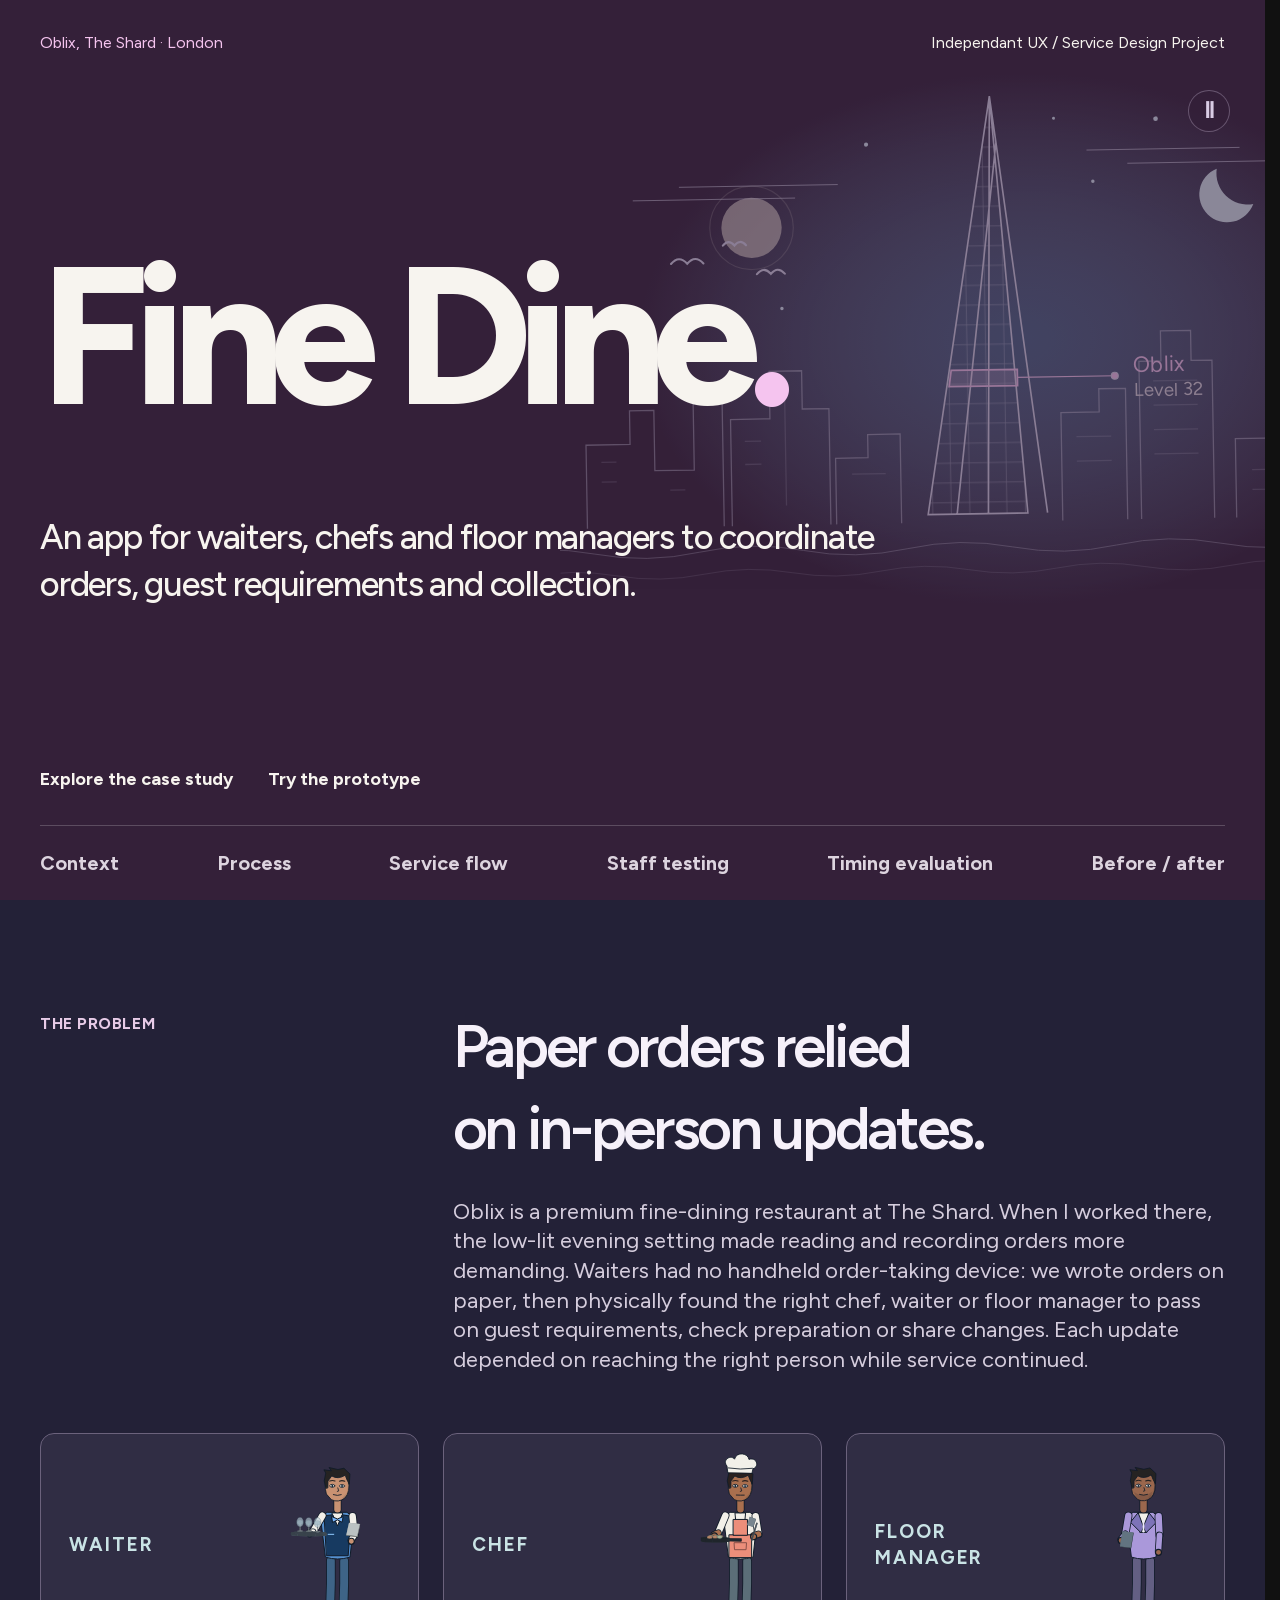
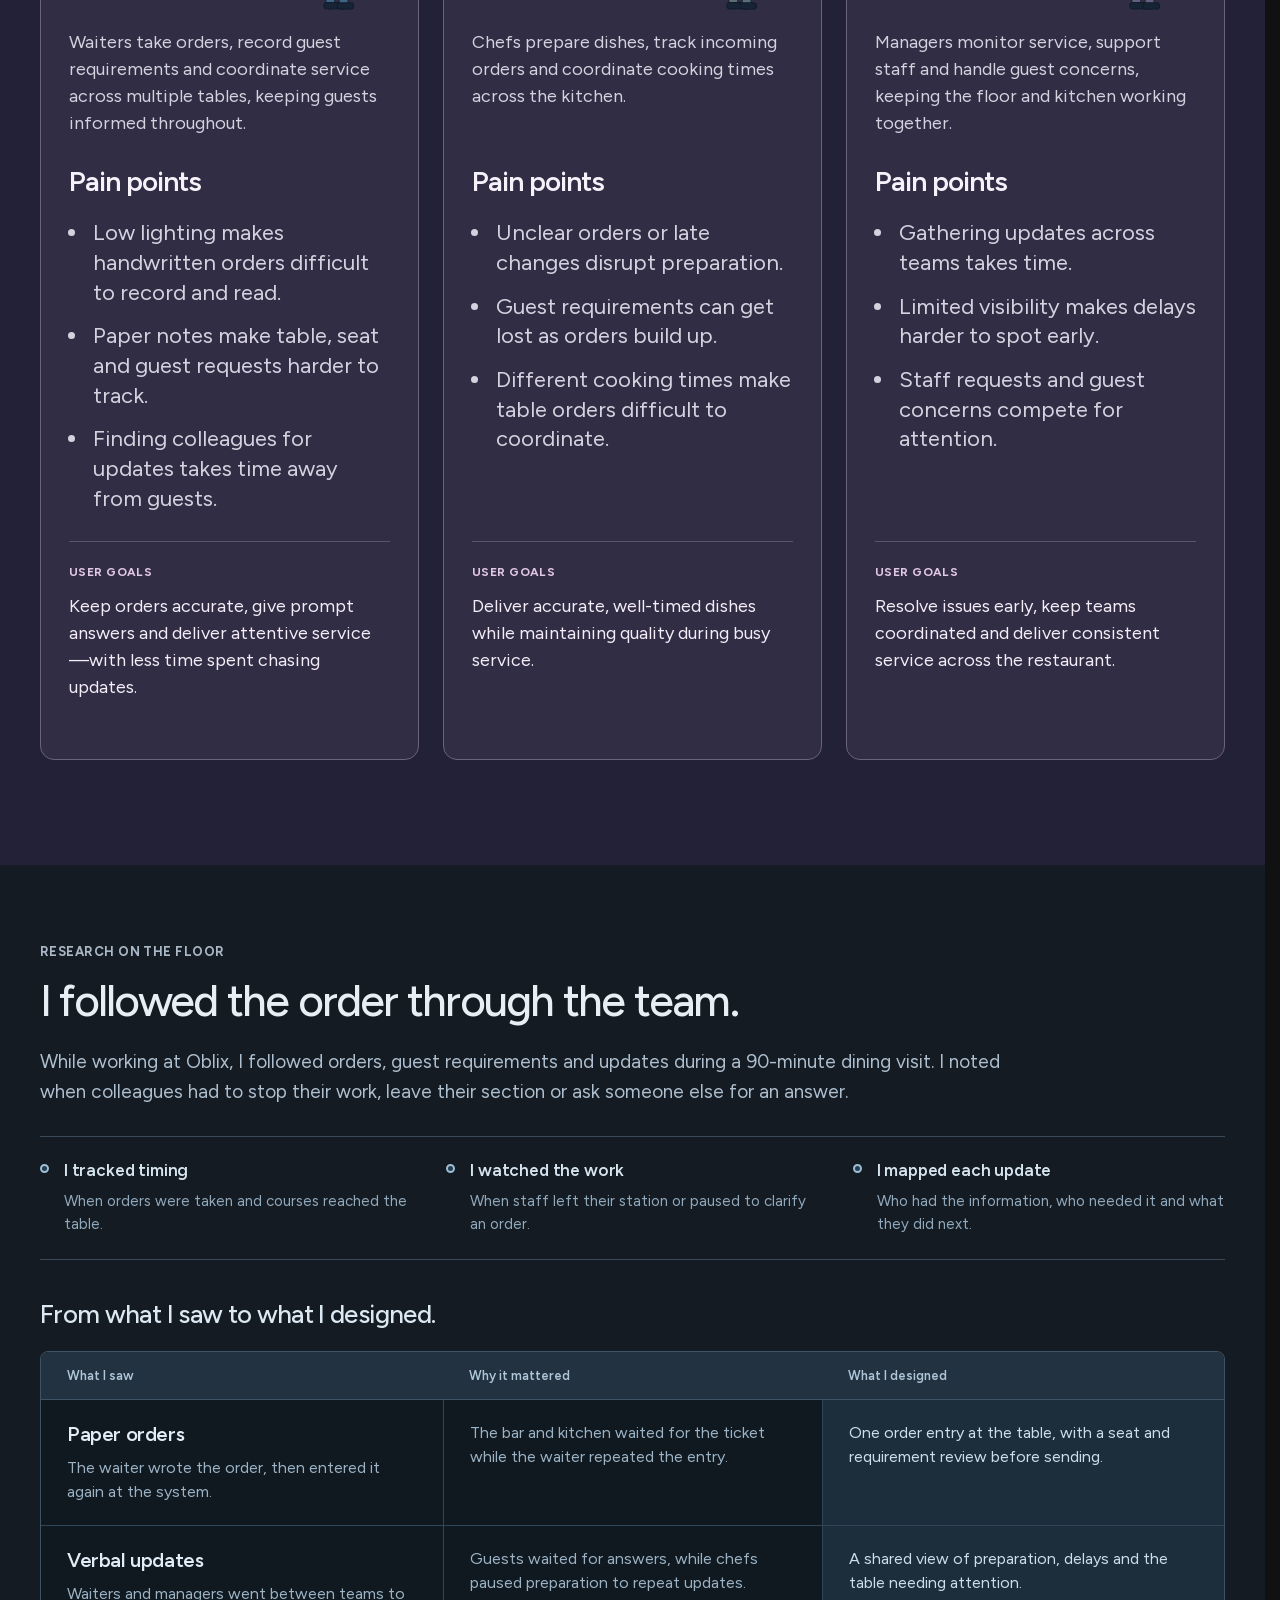
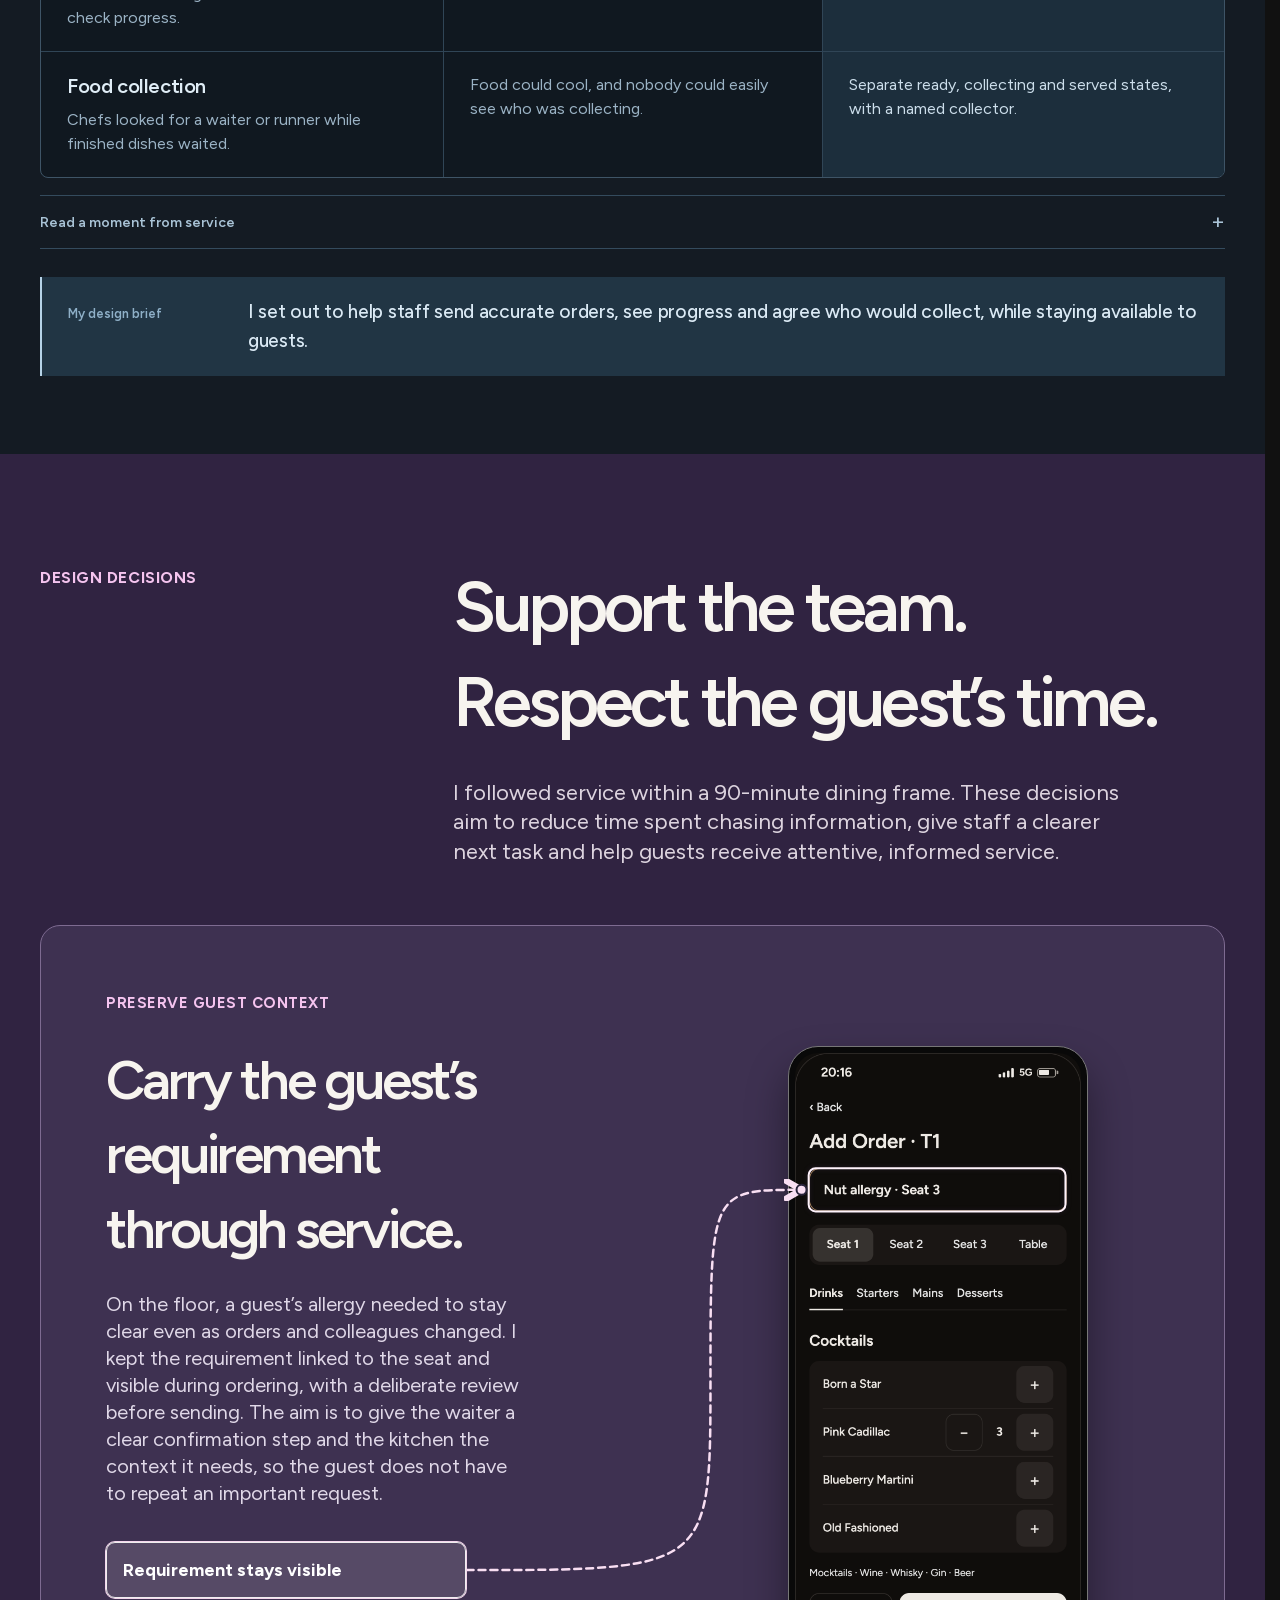
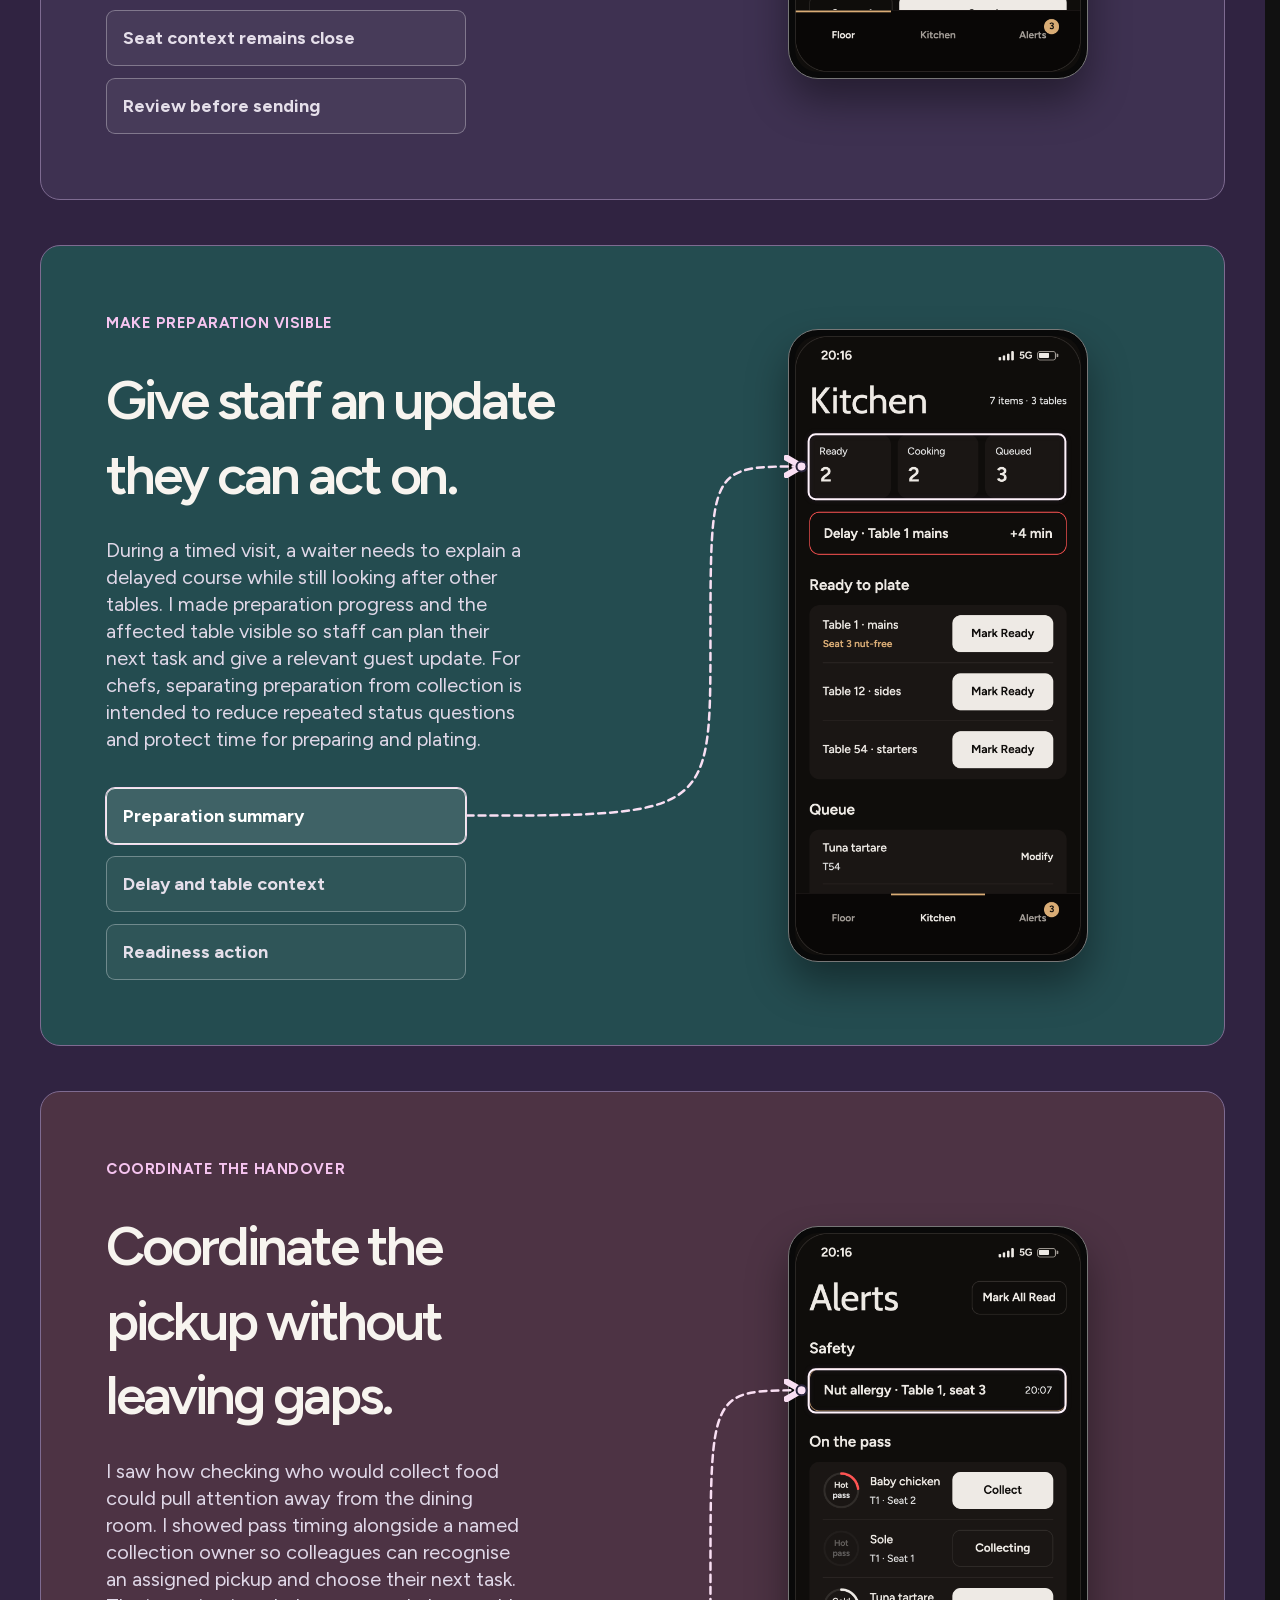
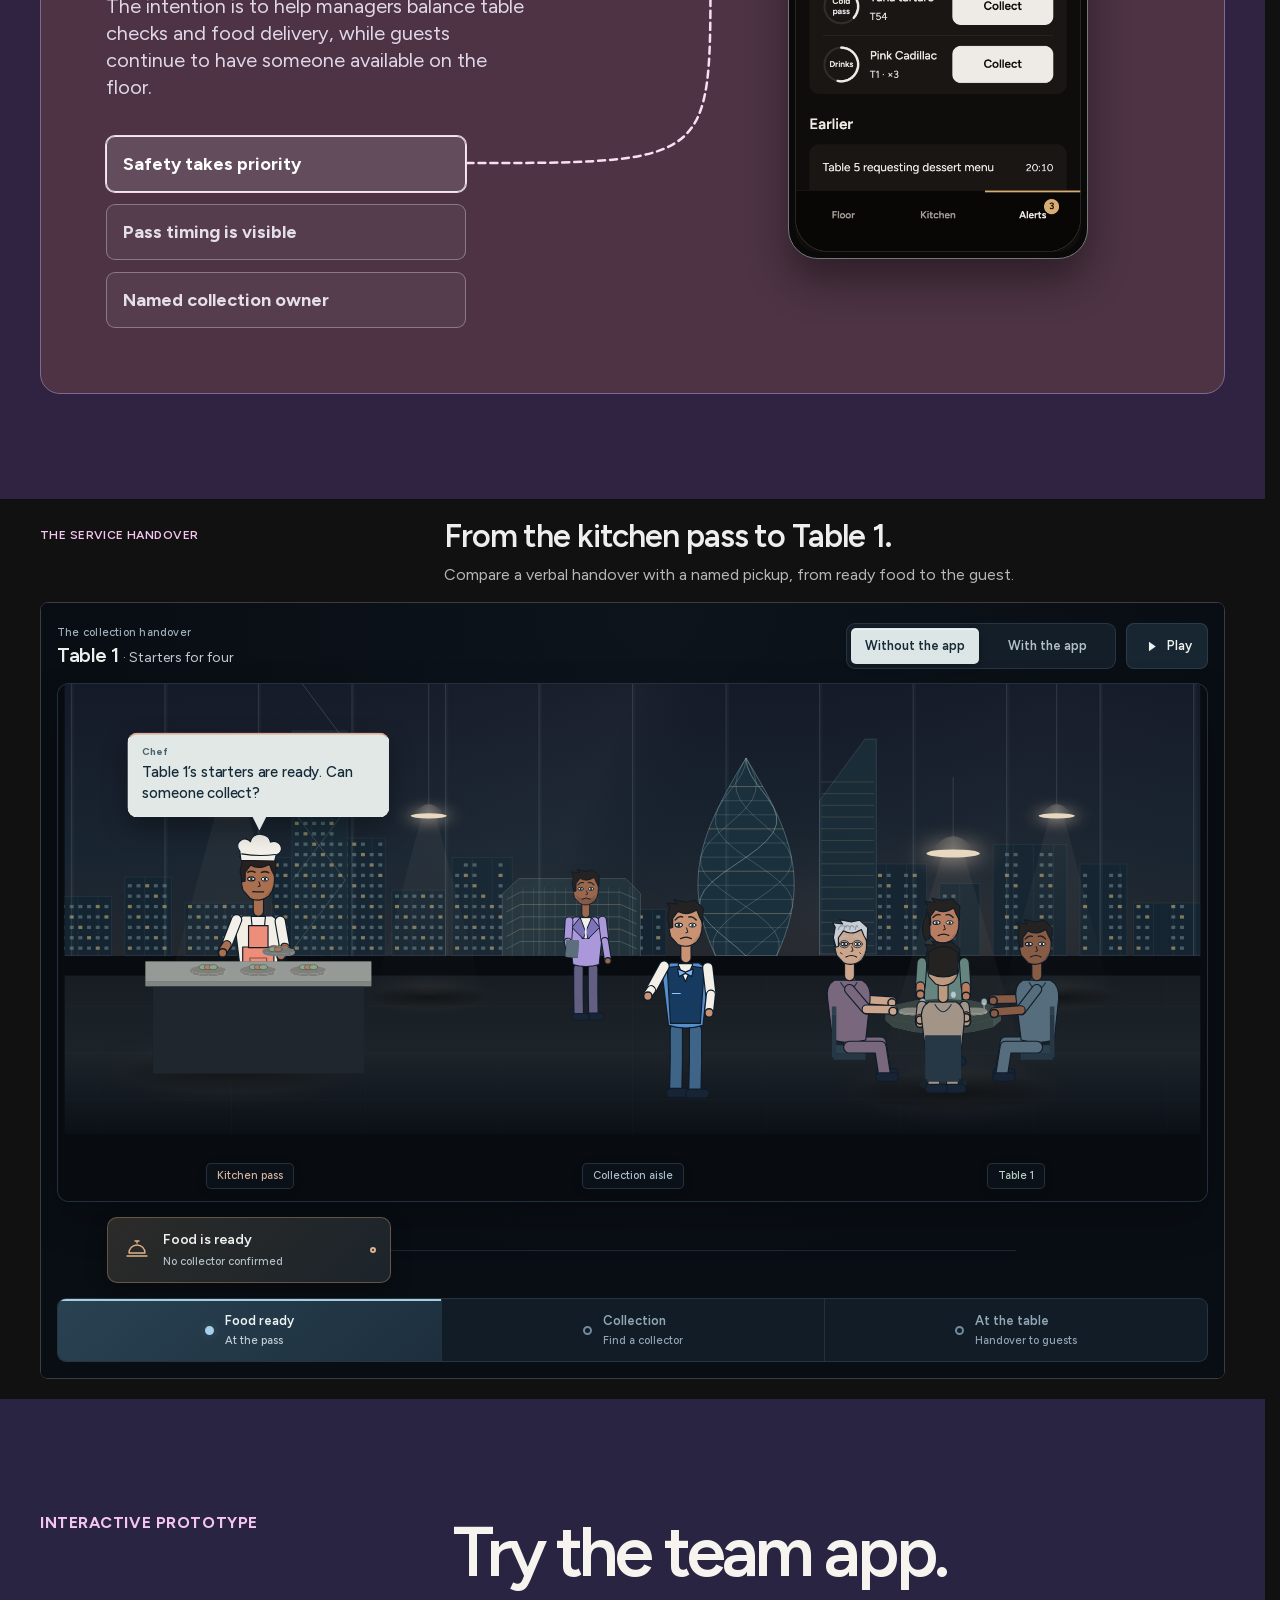
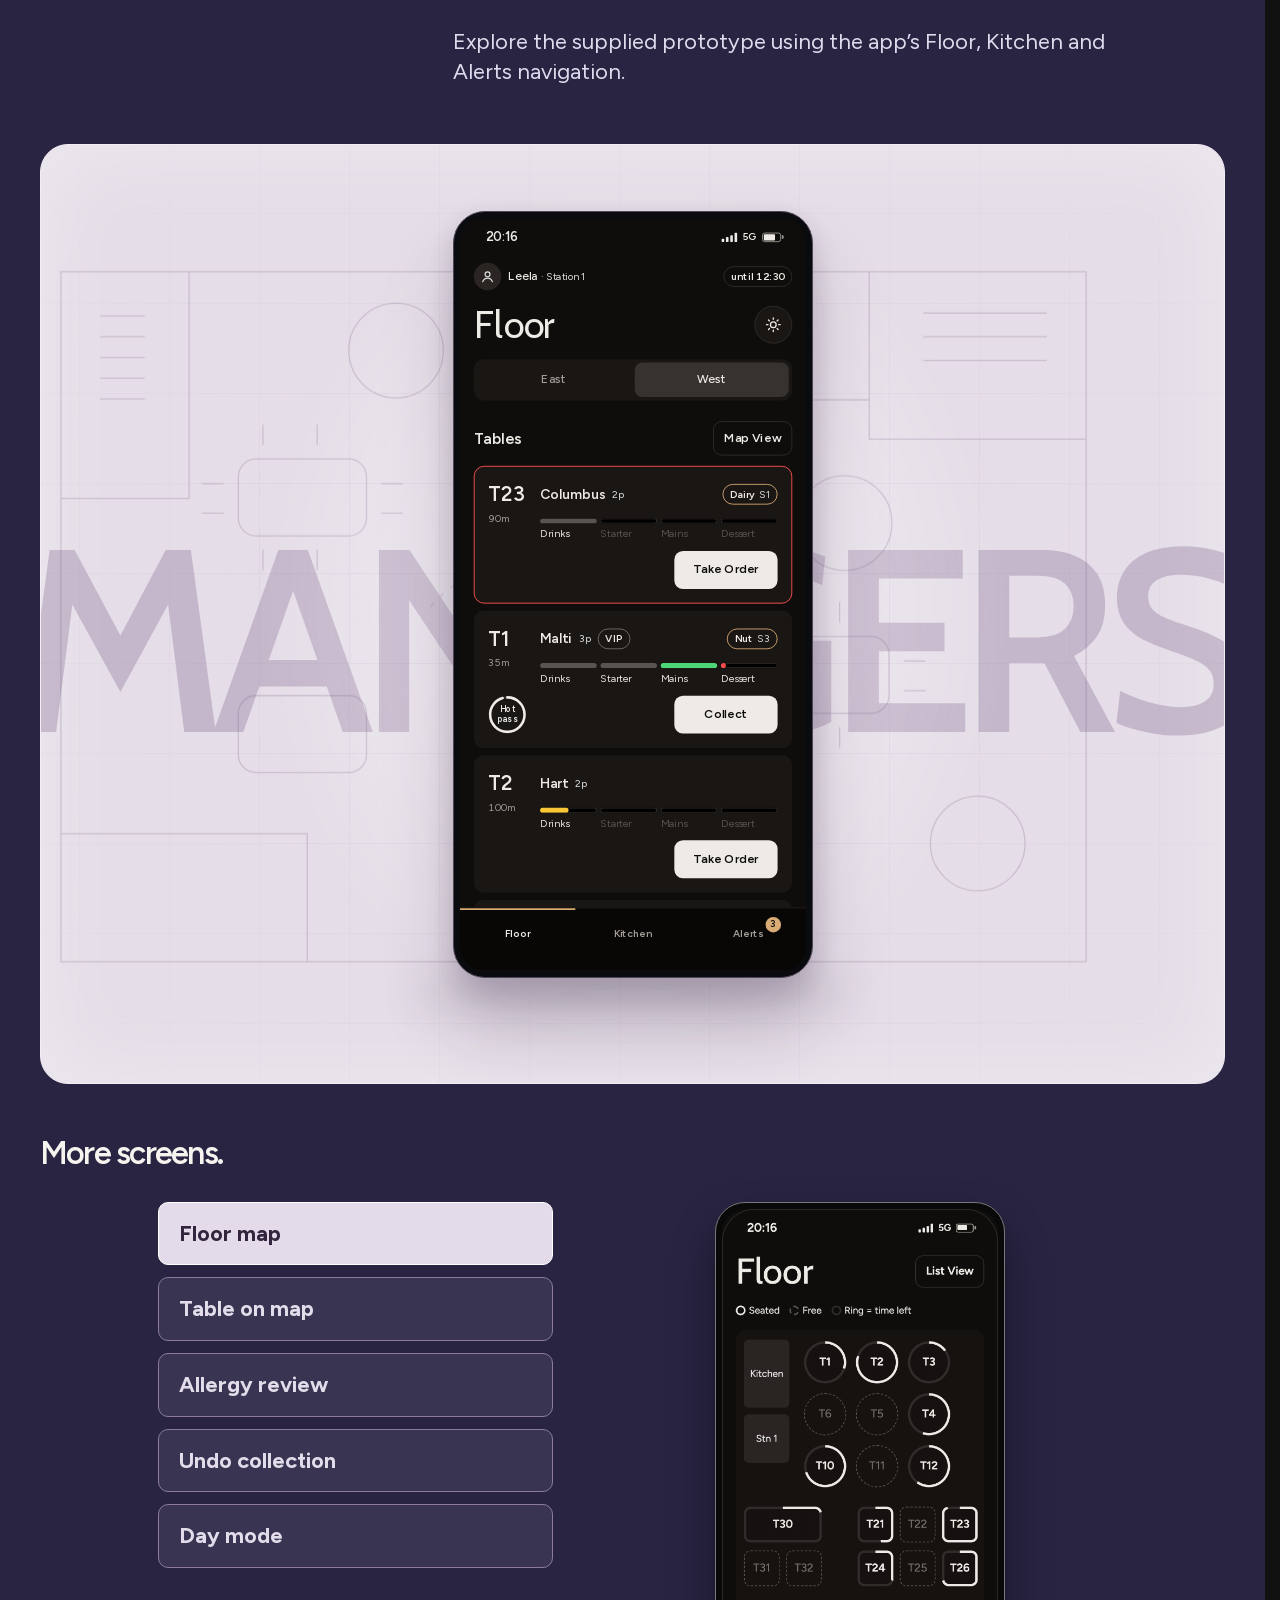
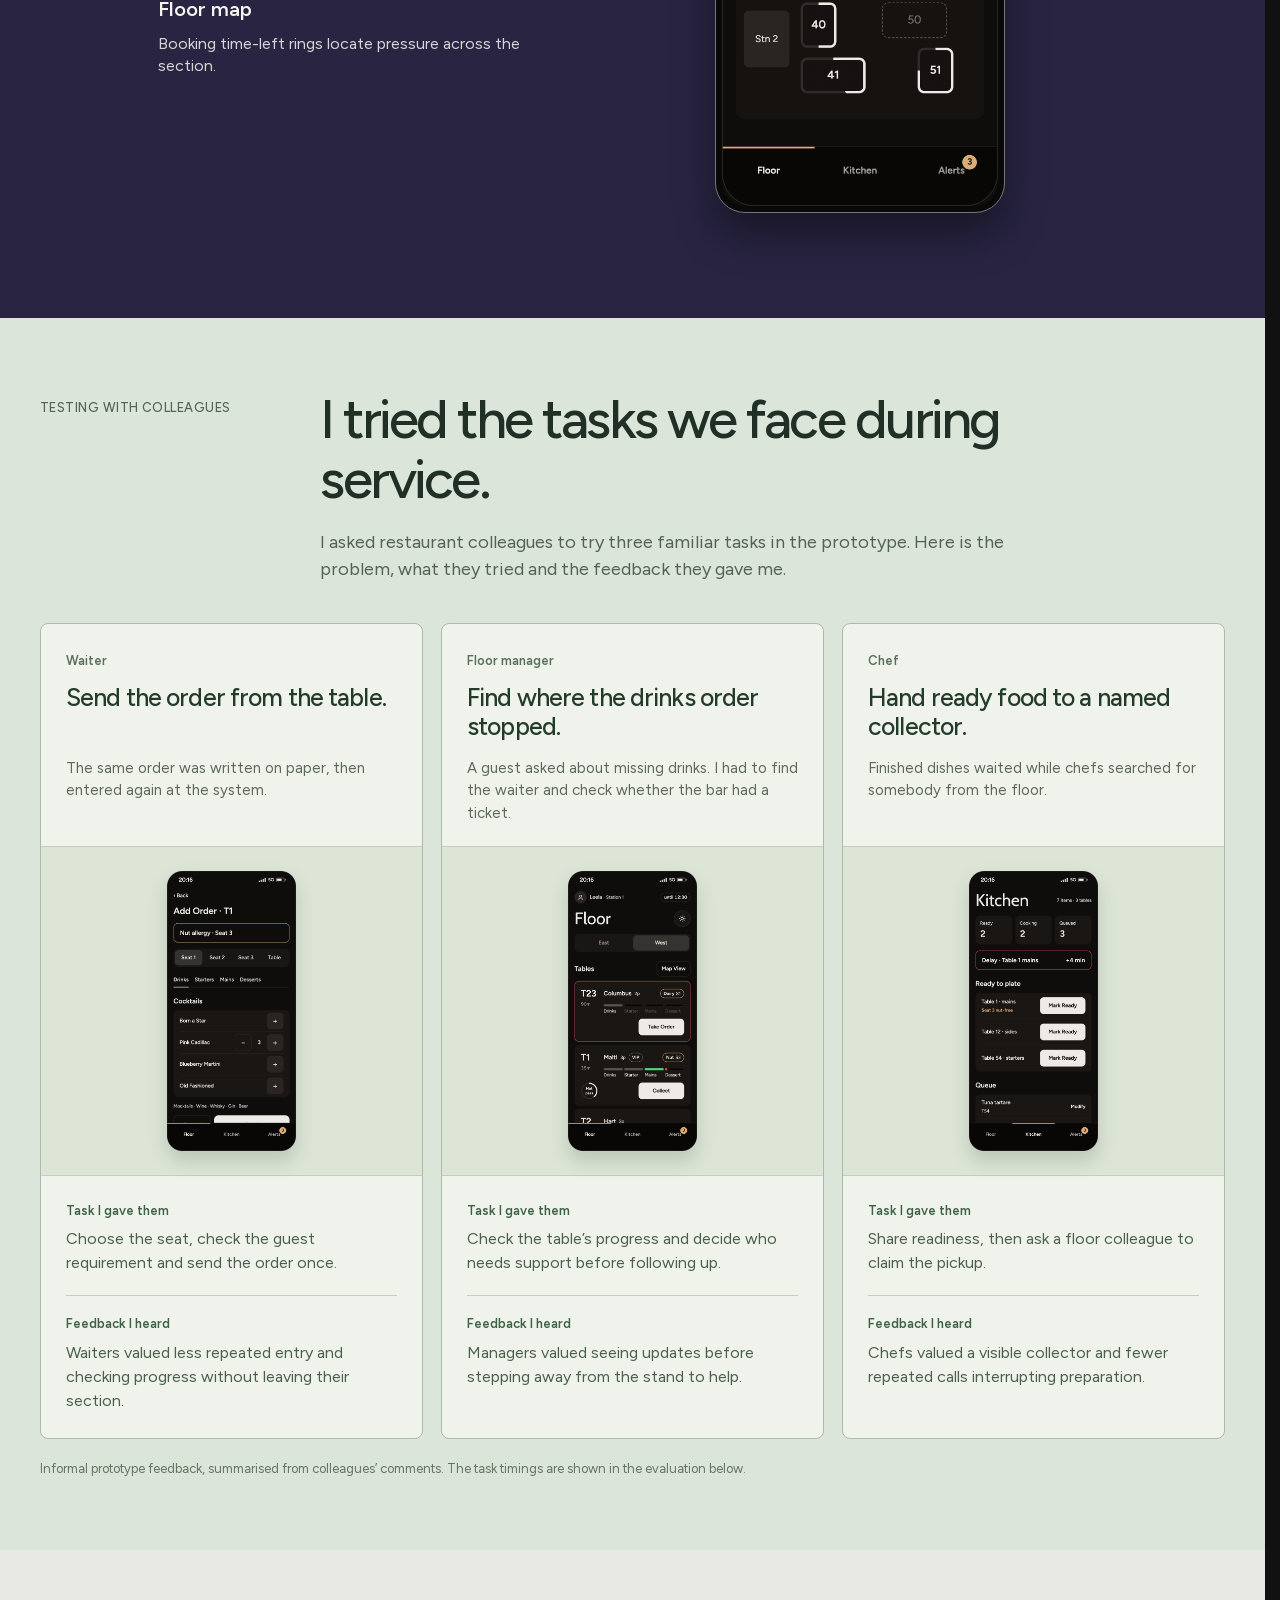
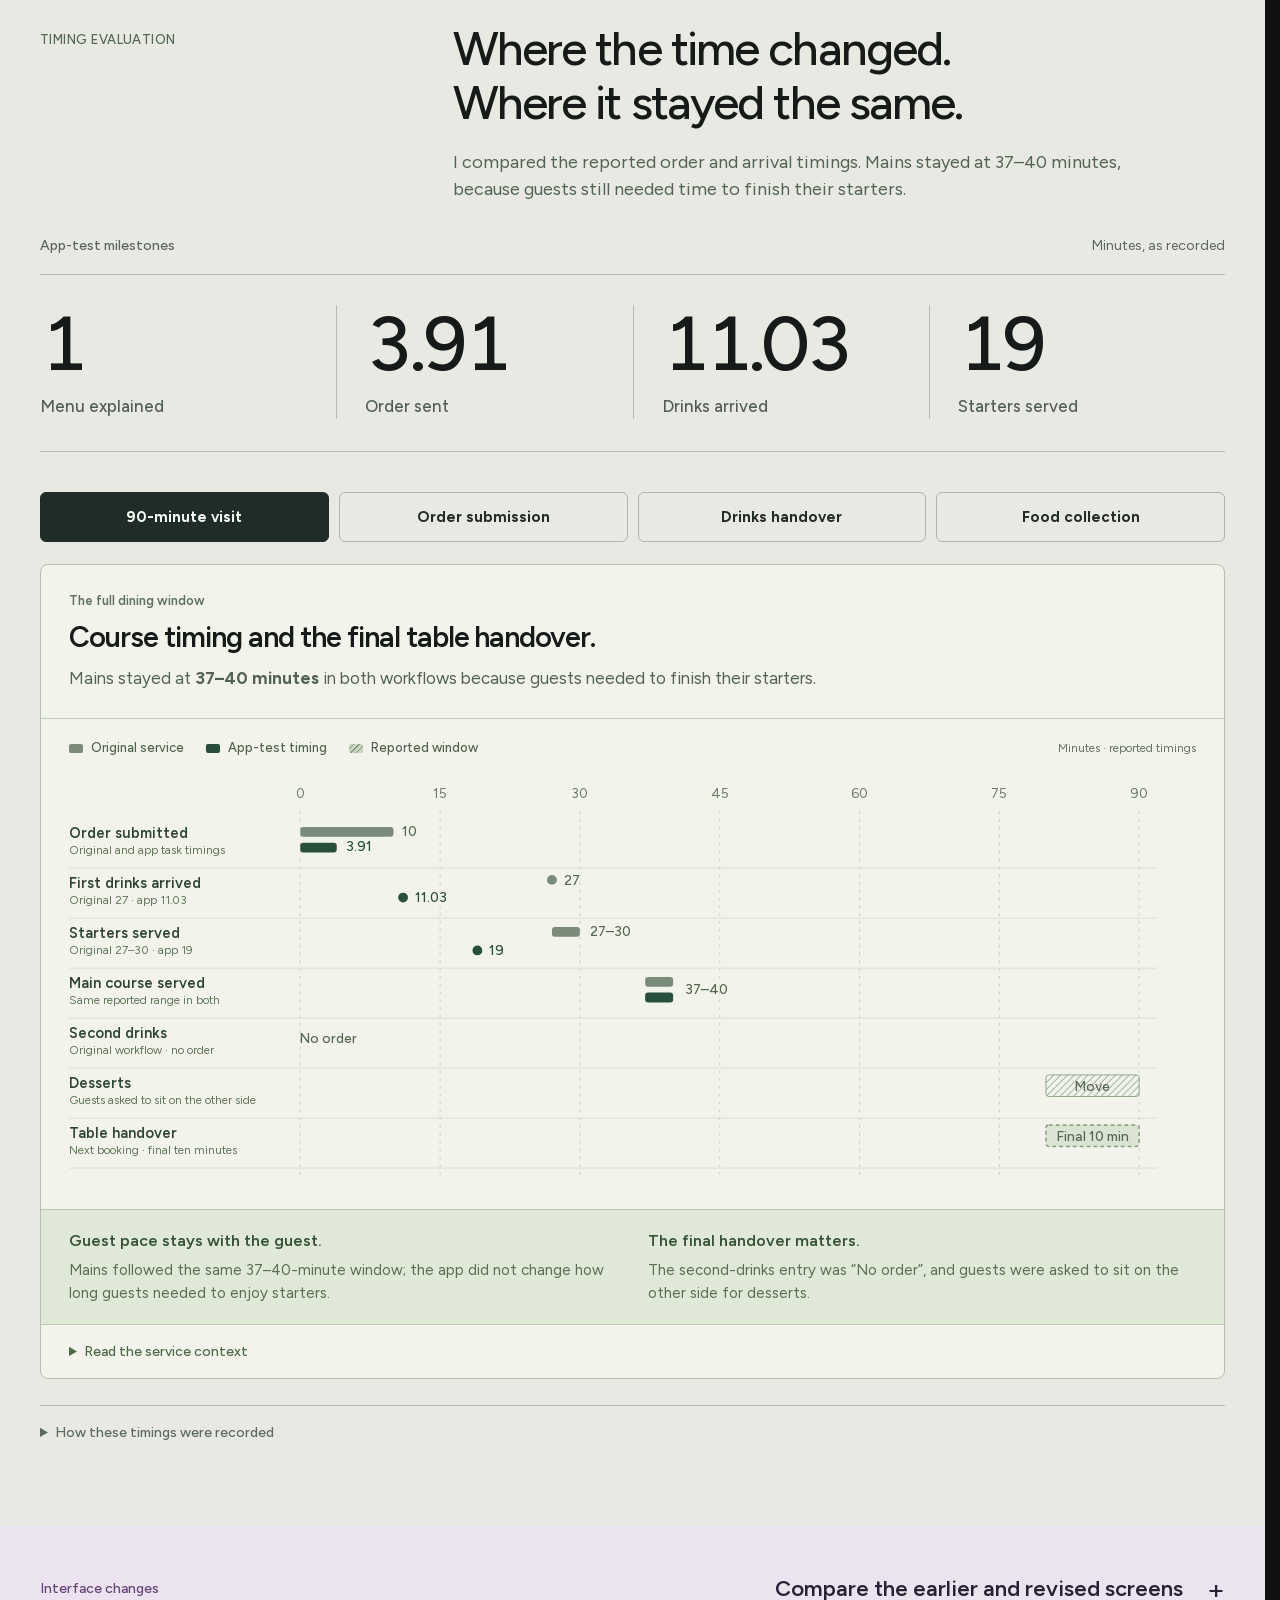
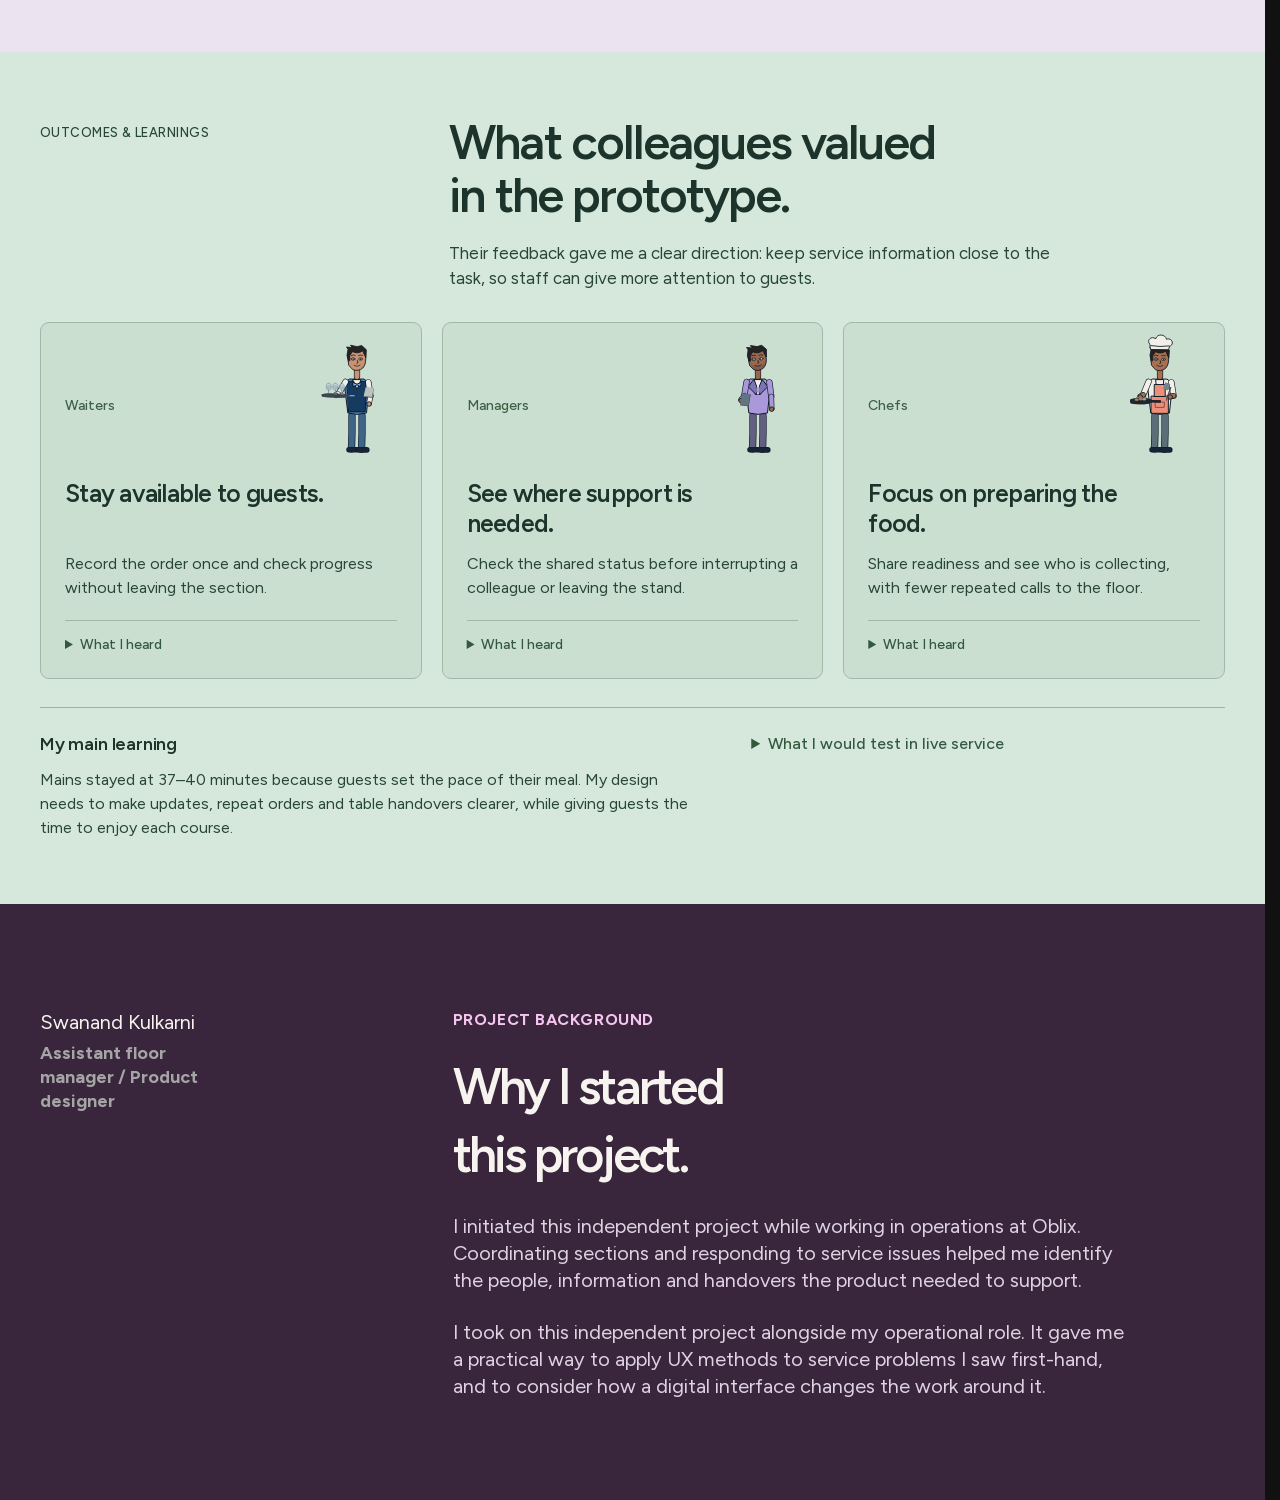
==== commit d43747e9: "Clarify the service handover with a responsive character spotlight" ====
--- a/index.html
+++ b/index.html
@@ -21,7 +21,7 @@
     <details class="research-floor-note"><summary>Read a moment from service<span aria-hidden="true">+</span></summary><p>When a guest asked about missing drinks, I first had to find who took the order and whether the bar had received a ticket. Sometimes that meant asking the guest to repeat the order. That moment showed me why each update needed to reach the right person without another trip between teams.</p></details>
   </div>
   <aside class="research-brief"><span>My design brief</span><p>I set out to help staff send accurate orders, see progress and agree who would collect, while staying available to guests.</p></aside>
-</section><section id="insights" class="section insights-section"><div class="section-heading"><p class="eyebrow">Design decisions</p><div><h2>Support the team.<br>Respect the guest’s time.</h2><p class="lead">I followed service within a 90-minute dining frame. These decisions aim to reduce time spent chasing information, give staff a clearer next task and help guests receive attentive, informed service.</p></div></div><div class="insight-components full-screen-insights"><article class="screen-explainer annotation-stage"><div class="screen-explainer-copy"><span class="eyebrow">Preserve guest context</span><h3>Carry the guest’s requirement through service.</h3><details class="screen-context" open><summary>Why this matters</summary><p>On the floor, a guest’s allergy needed to stay clear even as orders and colleagues changed. I kept the requirement linked to the seat and visible during ordering, with a deliberate review before sending. The aim is to give the waiter a clear confirmation step and the kitchen the context it needs, so the guest does not have to repeat an important request.</p></details><div class="screen-callouts"><button class="screen-callout" data-callout="0" aria-pressed="true">Requirement stays visible</button><button class="screen-callout" data-callout="1" aria-pressed="false">Seat context remains close</button><button class="screen-callout" data-callout="2" aria-pressed="false">Review before sending</button></div></div><div class="screen-explainer-device"><span class="phone-frame "><span class="screen-capture"><img class="latest-screen-image" src="assets/latest-screens/05-add-order.png" alt="Latest supplied order screen" loading="lazy" width="1020" height="2208"></span></span></div></article><article class="screen-explainer annotation-stage"><div class="screen-explainer-copy"><span class="eyebrow">Make preparation visible</span><h3>Give staff an update they can act on.</h3><details class="screen-context" open><summary>Why this matters</summary><p>During a timed visit, a waiter needs to explain a delayed course while still looking after other tables. I made preparation progress and the affected table visible so staff can plan their next task and give a relevant guest update. For chefs, separating preparation from collection is intended to reduce repeated status questions and protect time for preparing and plating.</p></details><div class="screen-callouts"><button class="screen-callout" data-callout="0" aria-pressed="true">Preparation summary</button><button class="screen-callout" data-callout="1" aria-pressed="false">Delay and table context</button><button class="screen-callout" data-callout="2" aria-pressed="false">Readiness action</button></div></div><div class="screen-explainer-device"><span class="phone-frame "><span class="screen-capture"><img class="latest-screen-image" src="assets/latest-screens/07-kitchen.png" alt="Latest supplied kitchen screen" loading="lazy" width="1020" height="2208"></span></span></div></article><article class="screen-explainer annotation-stage"><div class="screen-explainer-copy"><span class="eyebrow">Coordinate the handover</span><h3>Coordinate the pickup without leaving gaps.</h3><details class="screen-context" open><summary>Why this matters</summary><p>I saw how checking who would collect food could pull attention away from the dining room. I showed pass timing alongside a named collection owner so colleagues can recognise an assigned pickup and choose their next task. The intention is to help managers balance table checks and food delivery, while guests continue to have someone available on the floor.</p></details><div class="screen-callouts"><button class="screen-callout" data-callout="0" aria-pressed="true">Safety takes priority</button><button class="screen-callout" data-callout="1" aria-pressed="false">Pass timing is visible</button><button class="screen-callout" data-callout="2" aria-pressed="false">Named collection owner</button></div></div><div class="screen-explainer-device"><span class="phone-frame "><span class="screen-capture"><img class="latest-screen-image" src="assets/latest-screens/08-alerts.png" alt="Latest supplied alerts screen" loading="lazy" width="1020" height="2208"></span></span></div></article></div></section><section id="solution" class="section solution-section" data-type-system><div class="section-heading"><p class="eyebrow">A floor story</p><div><h2>Follow one table through service.</h2><p class="lead">Switch the workflow and choose a moment to see what the team does next.</p></div></div><div class="service-flow-shell"><iframe id="service-flow-demo" src="service-flows/index.html" title="A night on the floor: travel through the service story" loading="lazy"></iframe></div></section><section id="prototype" class="section prototype-section"><div class="prototype-primary-view"><div class="section-heading"><p class="eyebrow">Interactive prototype</p><div><h2>Try the team app.</h2><p class="lead">Explore the supplied prototype using the app’s Floor, Kitchen and Alerts navigation.</p></div></div><div class="prototype-workspace prototype-annotation-stage prototype-depth-stage"><div class="prototype-depth-backdrop" aria-hidden="true"><div class="prototype-depth-grid"></div><span class="prototype-depth-word depth-word-floor">MANAGERS</span><span class="prototype-depth-word depth-word-kitchen">KITCHEN</span><span class="prototype-depth-word depth-word-service">SERVICE</span><svg class="prototype-depth-plan" viewBox="0 0 1200 900" fill="none"><g stroke="currentColor" stroke-width="1.3"><path d="M80 100H1120V800H80ZM80 670H330V800M900 100V270H1120M80 330H210V100M620 100V230H900"/><path d="M120 145H165M120 166H165M120 187H165M120 208H165M120 229H165M955 142H1080M955 166H1080M955 190H1080"/><rect x="260" y="290" width="130" height="78" rx="18"/><rect x="790" y="470" width="130" height="78" rx="18"/><rect x="260" y="530" width="130" height="78" rx="18"/><circle cx="875" cy="355" r="48"/><circle cx="420" cy="180" r="48"/><circle cx="730" cy="720" r="48"/><circle cx="1010" cy="680" r="48"/><path d="M285 276V255M340 276V255M245 315H223M245 345H223M405 315H427M405 345H427M285 382V403M340 382V403M815 456V435M870 456V435M775 495H753M775 525H753M935 495H957M935 525H957M815 562V583M870 562V583"/><path d="M455 440C565 310 665 570 770 425" stroke-dasharray="5 9"/></g></svg><div class="prototype-depth-light"></div></div><div class="prototype-panel" id="prototype-panel" role="region" aria-label="Interactive Fine Dine prototype"><div class="prototype-toolbar"></div><div id="prototype-home"><div class="prototype-device" id="prototype-device"><div class="prototype-screen-viewport"><iframe id="tested-prototype" title="Fine Dine interactive prototype" src="prototype/index.html" loading="lazy"></iframe></div></div></div></div></div></div><div class="export-screen-gallery focused-screen-gallery"><div class="section-heading"><div><h3>More screens.</h3></div></div><div class="screen-gallery-layout"><div class="screen-gallery-sidebar"><div class="screen-gallery-options" role="tablist" aria-label="Additional app views"><button role="tab" id="gallery-tab-0" data-gallery="0" aria-selected="true" aria-controls="gallery-screen-panel" tabindex="0">Floor map</button><button role="tab" id="gallery-tab-1" data-gallery="1" aria-selected="false" aria-controls="gallery-screen-panel" tabindex="-1">Table on map</button><button role="tab" id="gallery-tab-2" data-gallery="2" aria-selected="false" aria-controls="gallery-screen-panel" tabindex="-1">Allergy review</button><button role="tab" id="gallery-tab-3" data-gallery="3" aria-selected="false" aria-controls="gallery-screen-panel" tabindex="-1">Undo collection</button><button role="tab" id="gallery-tab-4" data-gallery="4" aria-selected="false" aria-controls="gallery-screen-panel" tabindex="-1">Day mode</button></div><div id="gallery-screen-caption" aria-live="polite"></div></div><div id="gallery-screen-panel" role="tabpanel" aria-labelledby="gallery-tab-0"></div></div></div></section><section id="testing" class="section testing-section colleague-testing-section" data-type-system aria-labelledby="staff-testing-title"><div class="section-heading"><p class="eyebrow">Testing with colleagues</p><div><h2 id="staff-testing-title">I tried the tasks we face during service.</h2><p class="lead">I asked restaurant colleagues to try three familiar tasks in the prototype. Here is the problem, what they tried and the feedback they gave me.</p></div></div><div class="colleague-test-grid"><article class="colleague-test"><header><span>Waiter</span><h3>Send the order from the table.</h3></header><p class="test-service-problem">The same order was written on paper, then entered again at the system.</p><figure class="test-screen"><img src="assets/latest-screens/05-add-order.png" alt="Original waiter app view used in the prototype task" width="1020" height="2208" loading="lazy"></figure><div class="test-evidence"><div><h4>Task I gave them</h4><p>Choose the seat, check the guest requirement and send the order once.</p></div><div><h4>Feedback I heard</h4><p>Waiters valued less repeated entry and checking progress without leaving their section.</p></div></div></article><article class="colleague-test"><header><span>Floor manager</span><h3>Find where the drinks order stopped.</h3></header><p class="test-service-problem">A guest asked about missing drinks. I had to find the waiter and check whether the bar had a ticket.</p><figure class="test-screen"><img src="assets/latest-screens/01-floor.png" alt="Original floor manager app view used in the prototype task" width="1020" height="2208" loading="lazy"></figure><div class="test-evidence"><div><h4>Task I gave them</h4><p>Check the table’s progress and decide who needs support before following up.</p></div><div><h4>Feedback I heard</h4><p>Managers valued seeing updates before stepping away from the stand to help.</p></div></div></article><article class="colleague-test"><header><span>Chef</span><h3>Hand ready food to a named collector.</h3></header><p class="test-service-problem">Finished dishes waited while chefs searched for somebody from the floor.</p><figure class="test-screen"><img src="assets/latest-screens/07-kitchen.png" alt="Original chef app view used in the prototype task" width="1020" height="2208" loading="lazy"></figure><div class="test-evidence"><div><h4>Task I gave them</h4><p>Share readiness, then ask a floor colleague to claim the pickup.</p></div><div><h4>Feedback I heard</h4><p>Chefs valued a visible collector and fewer repeated calls interrupting preparation.</p></div></div></article></div><p class="staff-testing-context">Informal prototype feedback, summarised from colleagues’ comments. The task timings are shown in the evaluation below.</p></section><section id="evaluation" class="section evaluation-section" data-type-system aria-labelledby="timing-evaluation-title"><div class="section-heading"><p class="eyebrow">Timing evaluation</p><div><h2 id="timing-evaluation-title">Where the time changed.<br>Where it stayed the same.</h2><p class="lead">I compared the reported order and arrival timings. Mains stayed at 37–40 minutes, because guests still needed time to finish their starters.</p></div></div><div class="eval-record-heading"><span>App-test milestones</span><span>Minutes, as recorded</span></div>
+</section><section id="insights" class="section insights-section"><div class="section-heading"><p class="eyebrow">Design decisions</p><div><h2>Support the team.<br>Respect the guest’s time.</h2><p class="lead">I followed service within a 90-minute dining frame. These decisions aim to reduce time spent chasing information, give staff a clearer next task and help guests receive attentive, informed service.</p></div></div><div class="insight-components full-screen-insights"><article class="screen-explainer annotation-stage"><div class="screen-explainer-copy"><span class="eyebrow">Preserve guest context</span><h3>Carry the guest’s requirement through service.</h3><details class="screen-context" open><summary>Why this matters</summary><p>On the floor, a guest’s allergy needed to stay clear even as orders and colleagues changed. I kept the requirement linked to the seat and visible during ordering, with a deliberate review before sending. The aim is to give the waiter a clear confirmation step and the kitchen the context it needs, so the guest does not have to repeat an important request.</p></details><div class="screen-callouts"><button class="screen-callout" data-callout="0" aria-pressed="true">Requirement stays visible</button><button class="screen-callout" data-callout="1" aria-pressed="false">Seat context remains close</button><button class="screen-callout" data-callout="2" aria-pressed="false">Review before sending</button></div></div><div class="screen-explainer-device"><span class="phone-frame "><span class="screen-capture"><img class="latest-screen-image" src="assets/latest-screens/05-add-order.png" alt="Latest supplied order screen" loading="lazy" width="1020" height="2208"></span></span></div></article><article class="screen-explainer annotation-stage"><div class="screen-explainer-copy"><span class="eyebrow">Make preparation visible</span><h3>Give staff an update they can act on.</h3><details class="screen-context" open><summary>Why this matters</summary><p>During a timed visit, a waiter needs to explain a delayed course while still looking after other tables. I made preparation progress and the affected table visible so staff can plan their next task and give a relevant guest update. For chefs, separating preparation from collection is intended to reduce repeated status questions and protect time for preparing and plating.</p></details><div class="screen-callouts"><button class="screen-callout" data-callout="0" aria-pressed="true">Preparation summary</button><button class="screen-callout" data-callout="1" aria-pressed="false">Delay and table context</button><button class="screen-callout" data-callout="2" aria-pressed="false">Readiness action</button></div></div><div class="screen-explainer-device"><span class="phone-frame "><span class="screen-capture"><img class="latest-screen-image" src="assets/latest-screens/07-kitchen.png" alt="Latest supplied kitchen screen" loading="lazy" width="1020" height="2208"></span></span></div></article><article class="screen-explainer annotation-stage"><div class="screen-explainer-copy"><span class="eyebrow">Coordinate the handover</span><h3>Coordinate the pickup without leaving gaps.</h3><details class="screen-context" open><summary>Why this matters</summary><p>I saw how checking who would collect food could pull attention away from the dining room. I showed pass timing alongside a named collection owner so colleagues can recognise an assigned pickup and choose their next task. The intention is to help managers balance table checks and food delivery, while guests continue to have someone available on the floor.</p></details><div class="screen-callouts"><button class="screen-callout" data-callout="0" aria-pressed="true">Safety takes priority</button><button class="screen-callout" data-callout="1" aria-pressed="false">Pass timing is visible</button><button class="screen-callout" data-callout="2" aria-pressed="false">Named collection owner</button></div></div><div class="screen-explainer-device"><span class="phone-frame "><span class="screen-capture"><img class="latest-screen-image" src="assets/latest-screens/08-alerts.png" alt="Latest supplied alerts screen" loading="lazy" width="1020" height="2208"></span></span></div></article></div></section><section id="solution" class="section solution-section" data-type-system><div class="section-heading"><p class="eyebrow">The service handover</p><div><h2>From the kitchen pass to Table 1.</h2><p class="lead">Compare a verbal handover with a named pickup, from ready food to the guest.</p></div></div><div class="service-flow-shell"><iframe id="service-flow-demo" src="service-flows/index.html" title="Follow Table 1’s starters from the kitchen pass to the guests" loading="lazy"></iframe></div></section><section id="prototype" class="section prototype-section"><div class="prototype-primary-view"><div class="section-heading"><p class="eyebrow">Interactive prototype</p><div><h2>Try the team app.</h2><p class="lead">Explore the supplied prototype using the app’s Floor, Kitchen and Alerts navigation.</p></div></div><div class="prototype-workspace prototype-annotation-stage prototype-depth-stage"><div class="prototype-depth-backdrop" aria-hidden="true"><div class="prototype-depth-grid"></div><span class="prototype-depth-word depth-word-floor">MANAGERS</span><span class="prototype-depth-word depth-word-kitchen">KITCHEN</span><span class="prototype-depth-word depth-word-service">SERVICE</span><svg class="prototype-depth-plan" viewBox="0 0 1200 900" fill="none"><g stroke="currentColor" stroke-width="1.3"><path d="M80 100H1120V800H80ZM80 670H330V800M900 100V270H1120M80 330H210V100M620 100V230H900"/><path d="M120 145H165M120 166H165M120 187H165M120 208H165M120 229H165M955 142H1080M955 166H1080M955 190H1080"/><rect x="260" y="290" width="130" height="78" rx="18"/><rect x="790" y="470" width="130" height="78" rx="18"/><rect x="260" y="530" width="130" height="78" rx="18"/><circle cx="875" cy="355" r="48"/><circle cx="420" cy="180" r="48"/><circle cx="730" cy="720" r="48"/><circle cx="1010" cy="680" r="48"/><path d="M285 276V255M340 276V255M245 315H223M245 345H223M405 315H427M405 345H427M285 382V403M340 382V403M815 456V435M870 456V435M775 495H753M775 525H753M935 495H957M935 525H957M815 562V583M870 562V583"/><path d="M455 440C565 310 665 570 770 425" stroke-dasharray="5 9"/></g></svg><div class="prototype-depth-light"></div></div><div class="prototype-panel" id="prototype-panel" role="region" aria-label="Interactive Fine Dine prototype"><div class="prototype-toolbar"></div><div id="prototype-home"><div class="prototype-device" id="prototype-device"><div class="prototype-screen-viewport"><iframe id="tested-prototype" title="Fine Dine interactive prototype" src="prototype/index.html" loading="lazy"></iframe></div></div></div></div></div></div><div class="export-screen-gallery focused-screen-gallery"><div class="section-heading"><div><h3>More screens.</h3></div></div><div class="screen-gallery-layout"><div class="screen-gallery-sidebar"><div class="screen-gallery-options" role="tablist" aria-label="Additional app views"><button role="tab" id="gallery-tab-0" data-gallery="0" aria-selected="true" aria-controls="gallery-screen-panel" tabindex="0">Floor map</button><button role="tab" id="gallery-tab-1" data-gallery="1" aria-selected="false" aria-controls="gallery-screen-panel" tabindex="-1">Table on map</button><button role="tab" id="gallery-tab-2" data-gallery="2" aria-selected="false" aria-controls="gallery-screen-panel" tabindex="-1">Allergy review</button><button role="tab" id="gallery-tab-3" data-gallery="3" aria-selected="false" aria-controls="gallery-screen-panel" tabindex="-1">Undo collection</button><button role="tab" id="gallery-tab-4" data-gallery="4" aria-selected="false" aria-controls="gallery-screen-panel" tabindex="-1">Day mode</button></div><div id="gallery-screen-caption" aria-live="polite"></div></div><div id="gallery-screen-panel" role="tabpanel" aria-labelledby="gallery-tab-0"></div></div></div></section><section id="testing" class="section testing-section colleague-testing-section" data-type-system aria-labelledby="staff-testing-title"><div class="section-heading"><p class="eyebrow">Testing with colleagues</p><div><h2 id="staff-testing-title">I tried the tasks we face during service.</h2><p class="lead">I asked restaurant colleagues to try three familiar tasks in the prototype. Here is the problem, what they tried and the feedback they gave me.</p></div></div><div class="colleague-test-grid"><article class="colleague-test"><header><span>Waiter</span><h3>Send the order from the table.</h3></header><p class="test-service-problem">The same order was written on paper, then entered again at the system.</p><figure class="test-screen"><img src="assets/latest-screens/05-add-order.png" alt="Original waiter app view used in the prototype task" width="1020" height="2208" loading="lazy"></figure><div class="test-evidence"><div><h4>Task I gave them</h4><p>Choose the seat, check the guest requirement and send the order once.</p></div><div><h4>Feedback I heard</h4><p>Waiters valued less repeated entry and checking progress without leaving their section.</p></div></div></article><article class="colleague-test"><header><span>Floor manager</span><h3>Find where the drinks order stopped.</h3></header><p class="test-service-problem">A guest asked about missing drinks. I had to find the waiter and check whether the bar had a ticket.</p><figure class="test-screen"><img src="assets/latest-screens/01-floor.png" alt="Original floor manager app view used in the prototype task" width="1020" height="2208" loading="lazy"></figure><div class="test-evidence"><div><h4>Task I gave them</h4><p>Check the table’s progress and decide who needs support before following up.</p></div><div><h4>Feedback I heard</h4><p>Managers valued seeing updates before stepping away from the stand to help.</p></div></div></article><article class="colleague-test"><header><span>Chef</span><h3>Hand ready food to a named collector.</h3></header><p class="test-service-problem">Finished dishes waited while chefs searched for somebody from the floor.</p><figure class="test-screen"><img src="assets/latest-screens/07-kitchen.png" alt="Original chef app view used in the prototype task" width="1020" height="2208" loading="lazy"></figure><div class="test-evidence"><div><h4>Task I gave them</h4><p>Share readiness, then ask a floor colleague to claim the pickup.</p></div><div><h4>Feedback I heard</h4><p>Chefs valued a visible collector and fewer repeated calls interrupting preparation.</p></div></div></article></div><p class="staff-testing-context">Informal prototype feedback, summarised from colleagues’ comments. The task timings are shown in the evaluation below.</p></section><section id="evaluation" class="section evaluation-section" data-type-system aria-labelledby="timing-evaluation-title"><div class="section-heading"><p class="eyebrow">Timing evaluation</p><div><h2 id="timing-evaluation-title">Where the time changed.<br>Where it stayed the same.</h2><p class="lead">I compared the reported order and arrival timings. Mains stayed at 37–40 minutes, because guests still needed time to finish their starters.</p></div></div><div class="eval-record-heading"><span>App-test milestones</span><span>Minutes, as recorded</span></div>
 <div class="eval-milestone-rail" aria-label="Recorded app-test milestones in minutes">
 <div><strong data-recorded-value="1">1</strong><span>Menu explained</span></div>
 <div><strong data-recorded-value="3.91">3.91</strong><span>Order sent</span></div>
--- a/service-study.css
+++ b/service-study.css
@@ -318,3 +318,7 @@
 #solution[data-type-system] .eyebrow{font-size:12px!important;line-height:1.4!important;font-weight:600}
 @media(min-width:900px){html:has(#solution:target){scroll-padding-top:0}#solution[data-type-system]{height:100svh;min-height:0;padding-block:20px;display:grid;grid-template-rows:auto minmax(0,1fr);gap:16px;scroll-margin-top:0}#solution[data-type-system] .section-heading{margin:0!important;gap:32px;align-items:start}#solution[data-type-system] .service-flow-shell{height:100%;min-height:0;overflow:hidden;border-radius:8px}#solution[data-type-system] #service-flow-demo{height:100%!important;min-height:0}}
 @media(max-width:899px){#solution[data-type-system]{padding-block:44px}#solution[data-type-system] .section-heading{margin-bottom:24px!important}#solution[data-type-system] .section-heading h2{font-size:30px!important}}
+
+/* Keep the complete handover section inside the visible frame at every breakpoint. */
+html:has(#solution:target){scroll-padding-top:0}
+#solution[data-type-system]{scroll-margin-top:0;overflow-anchor:none}
